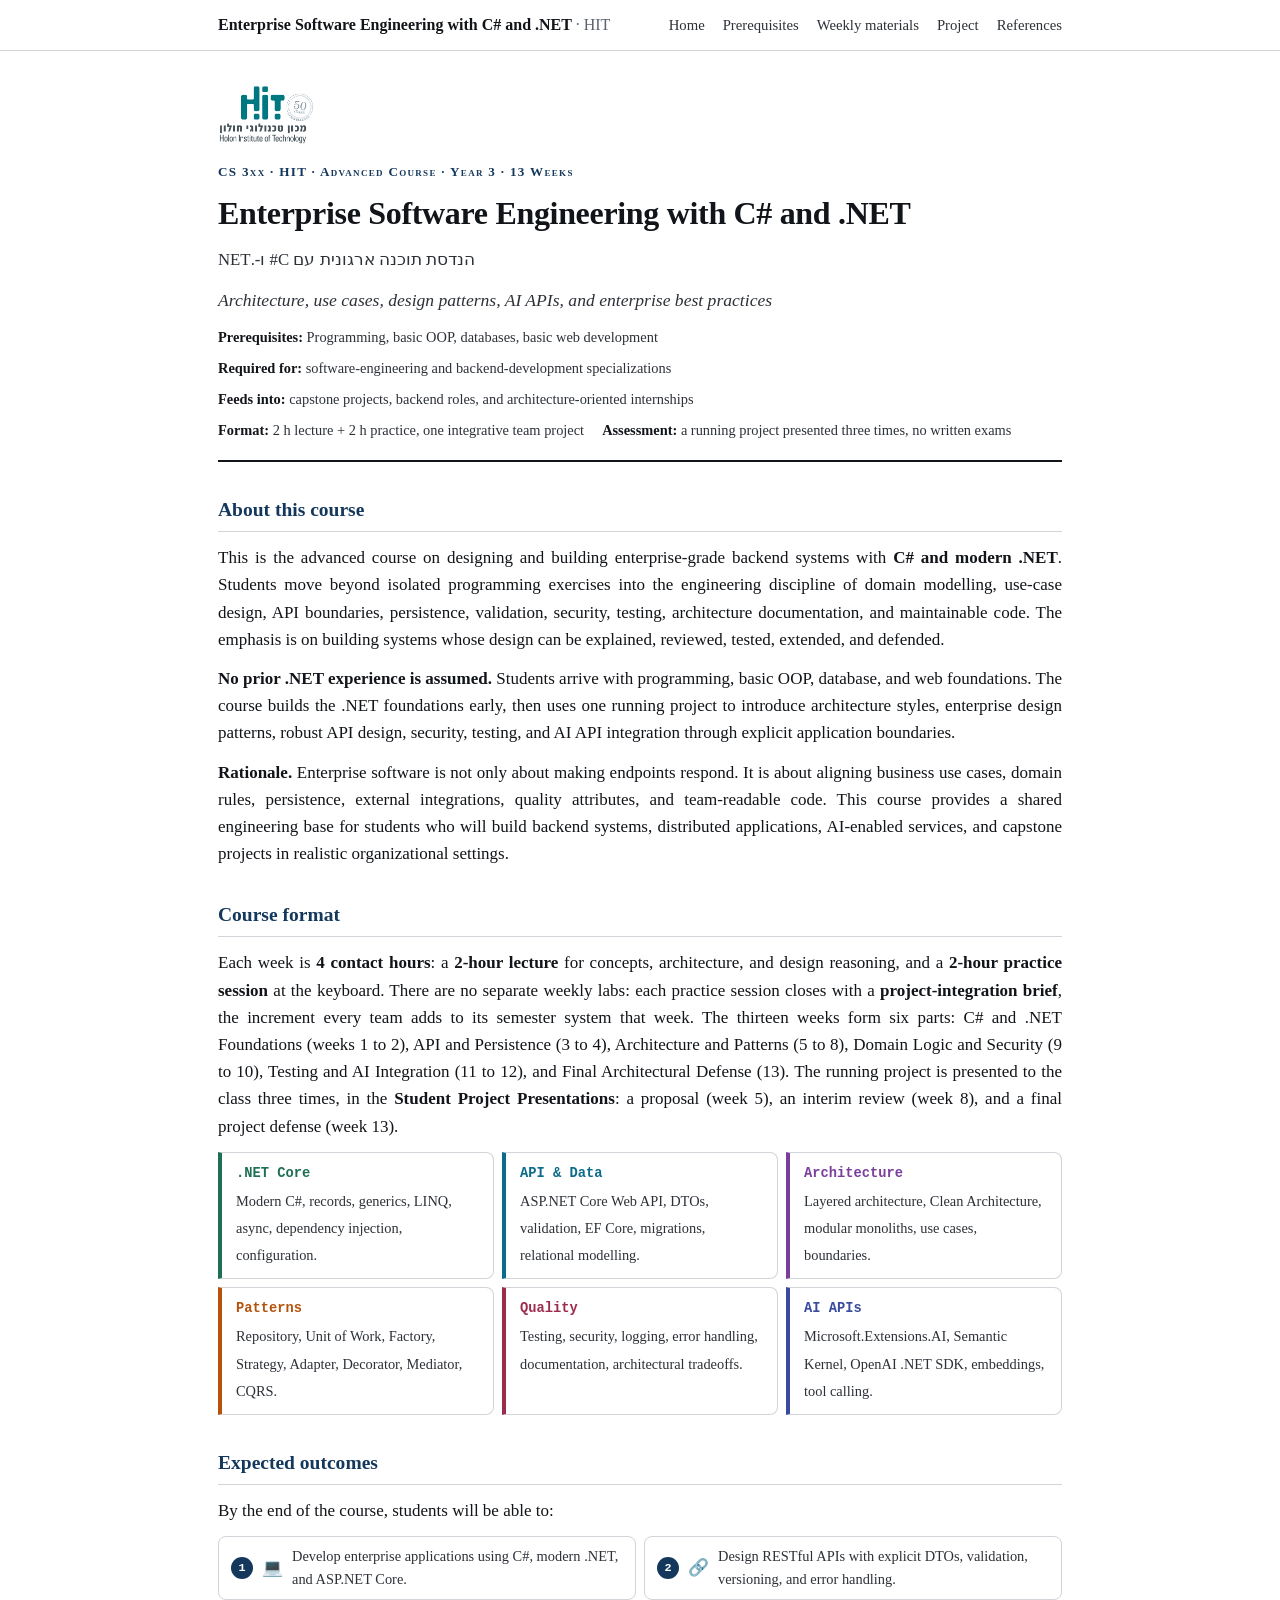
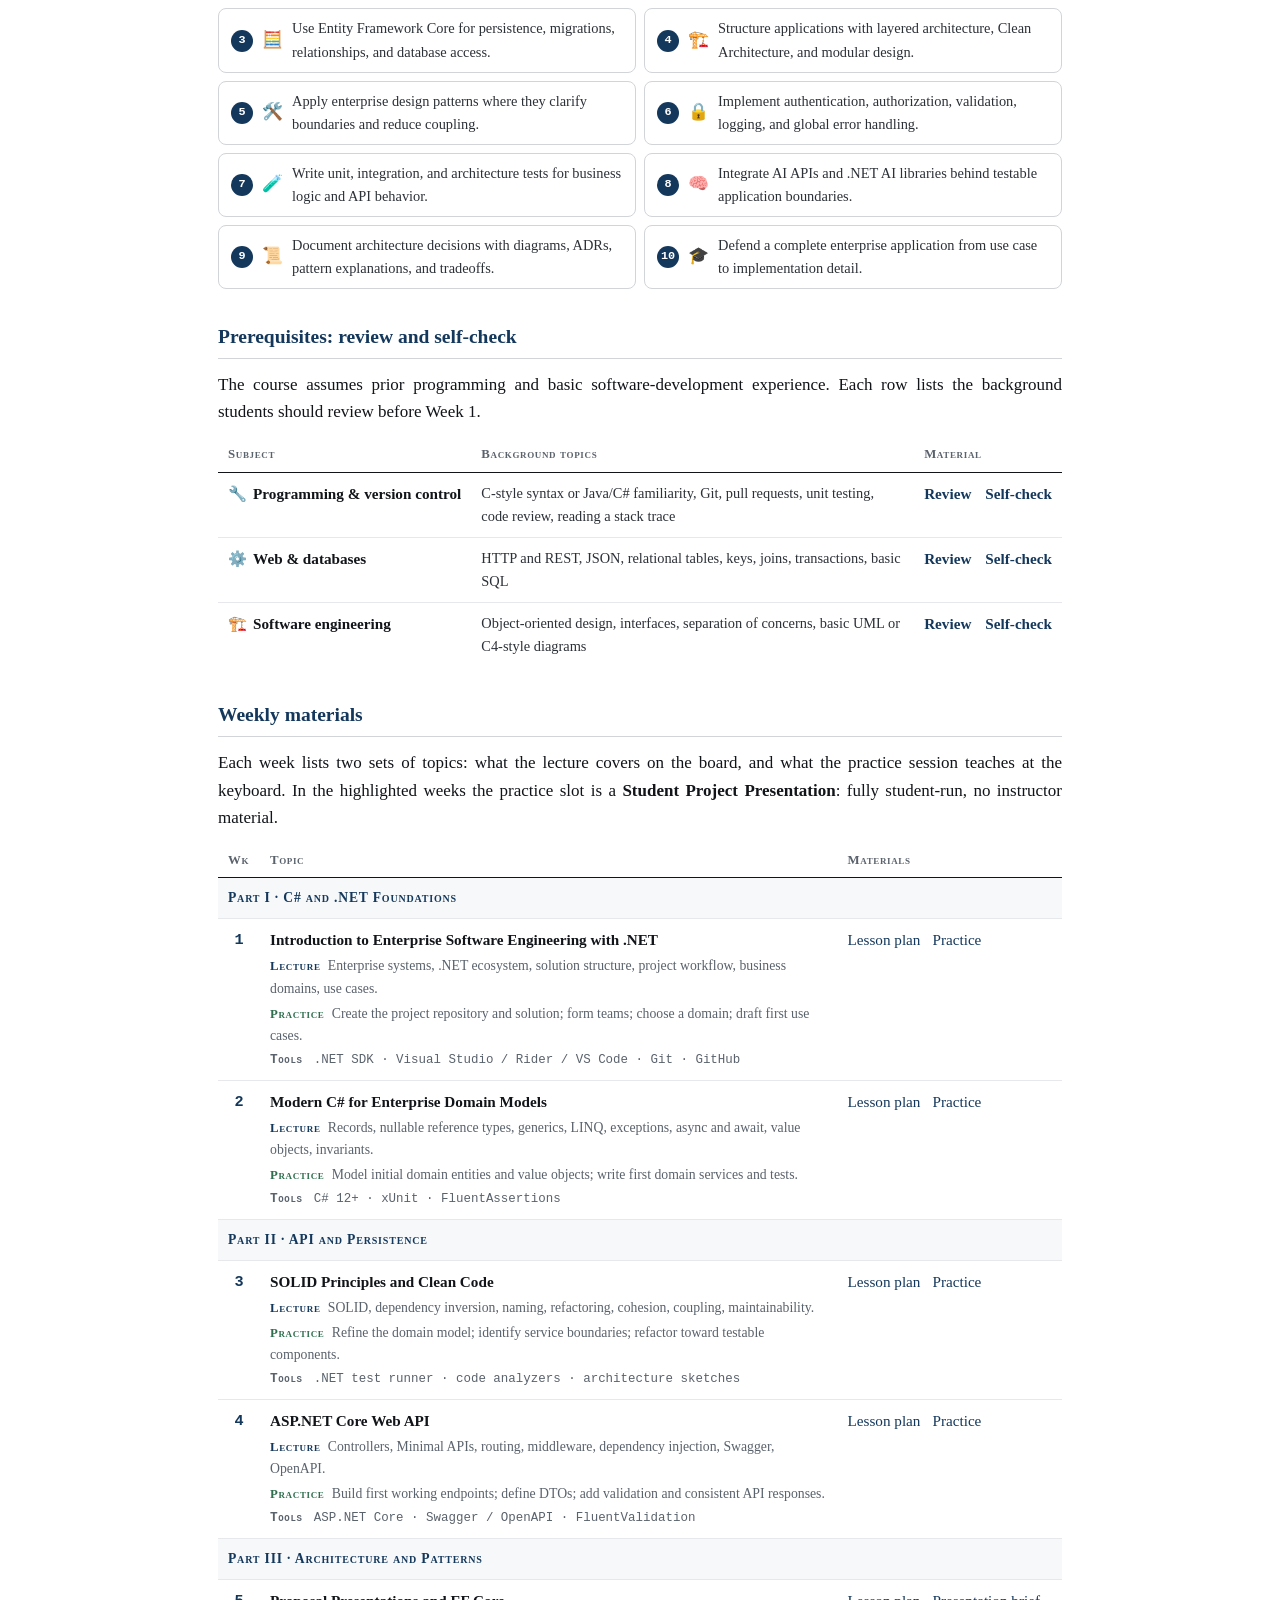
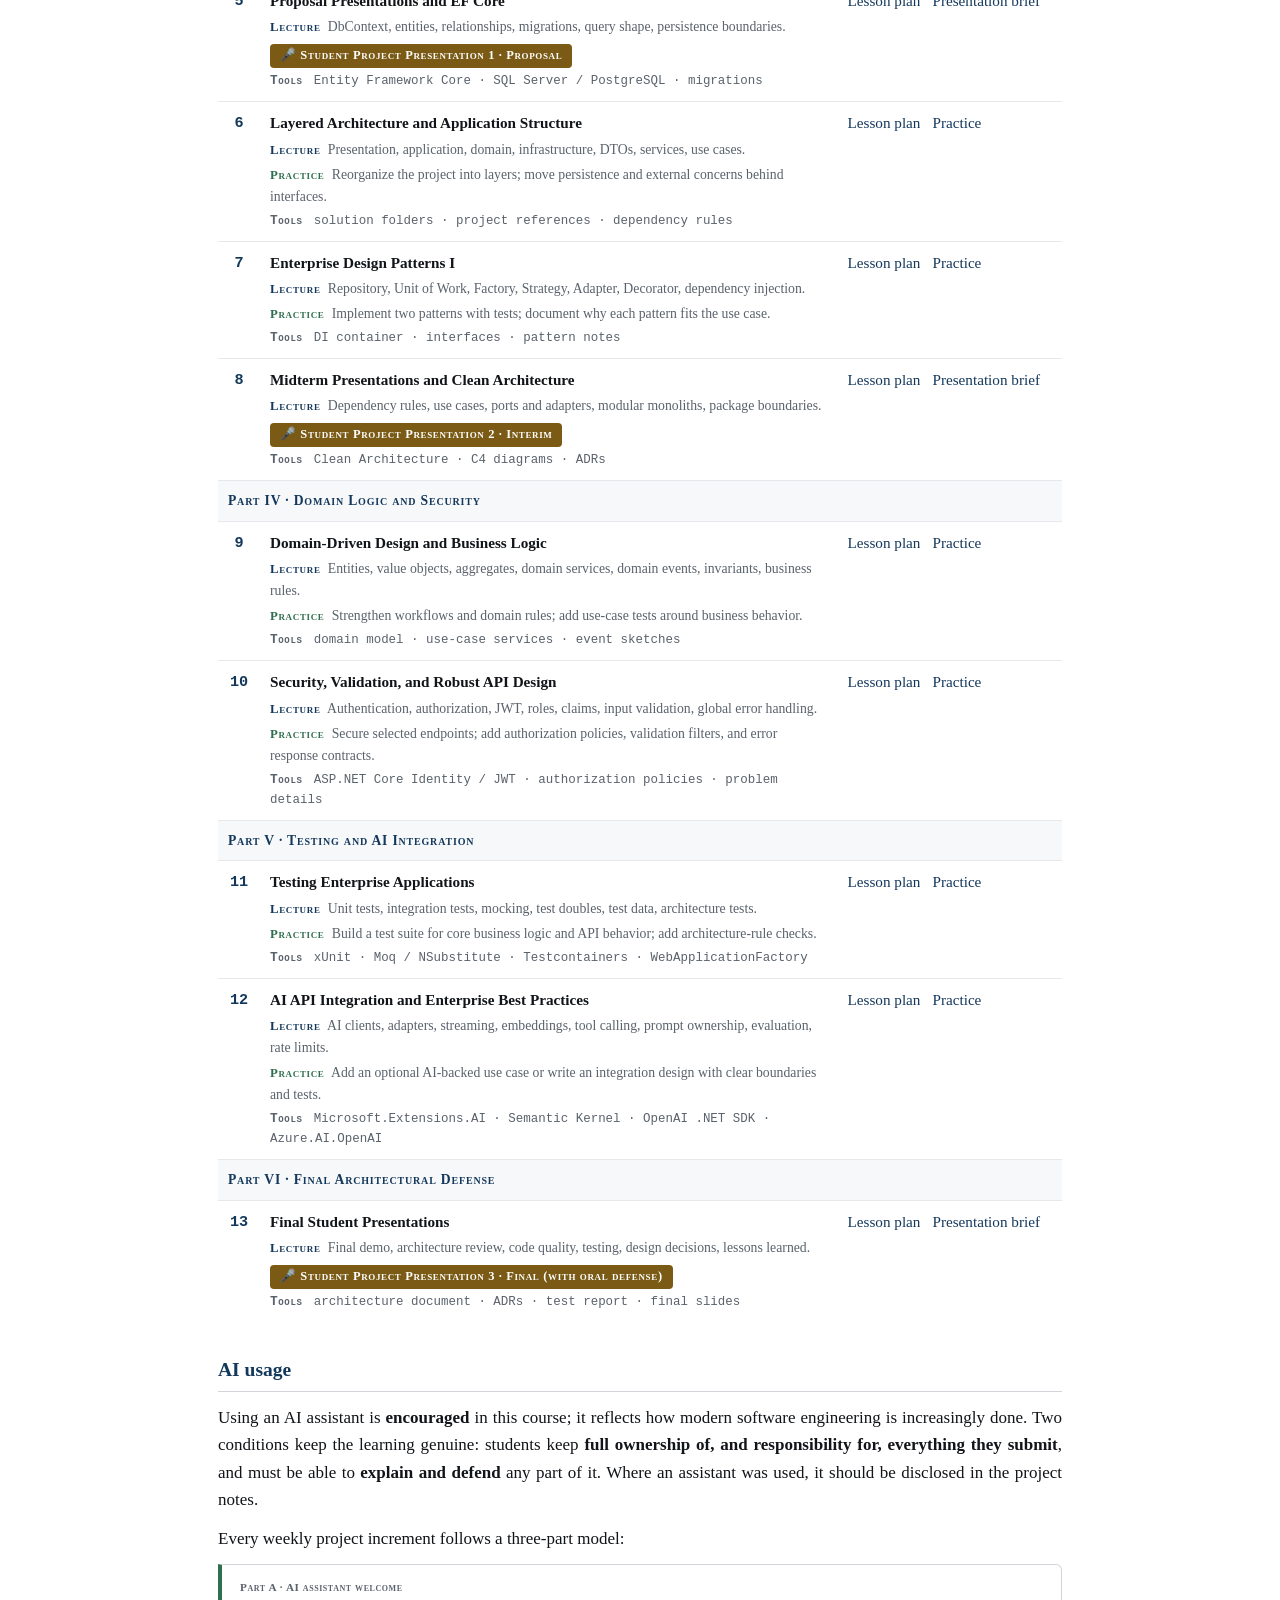
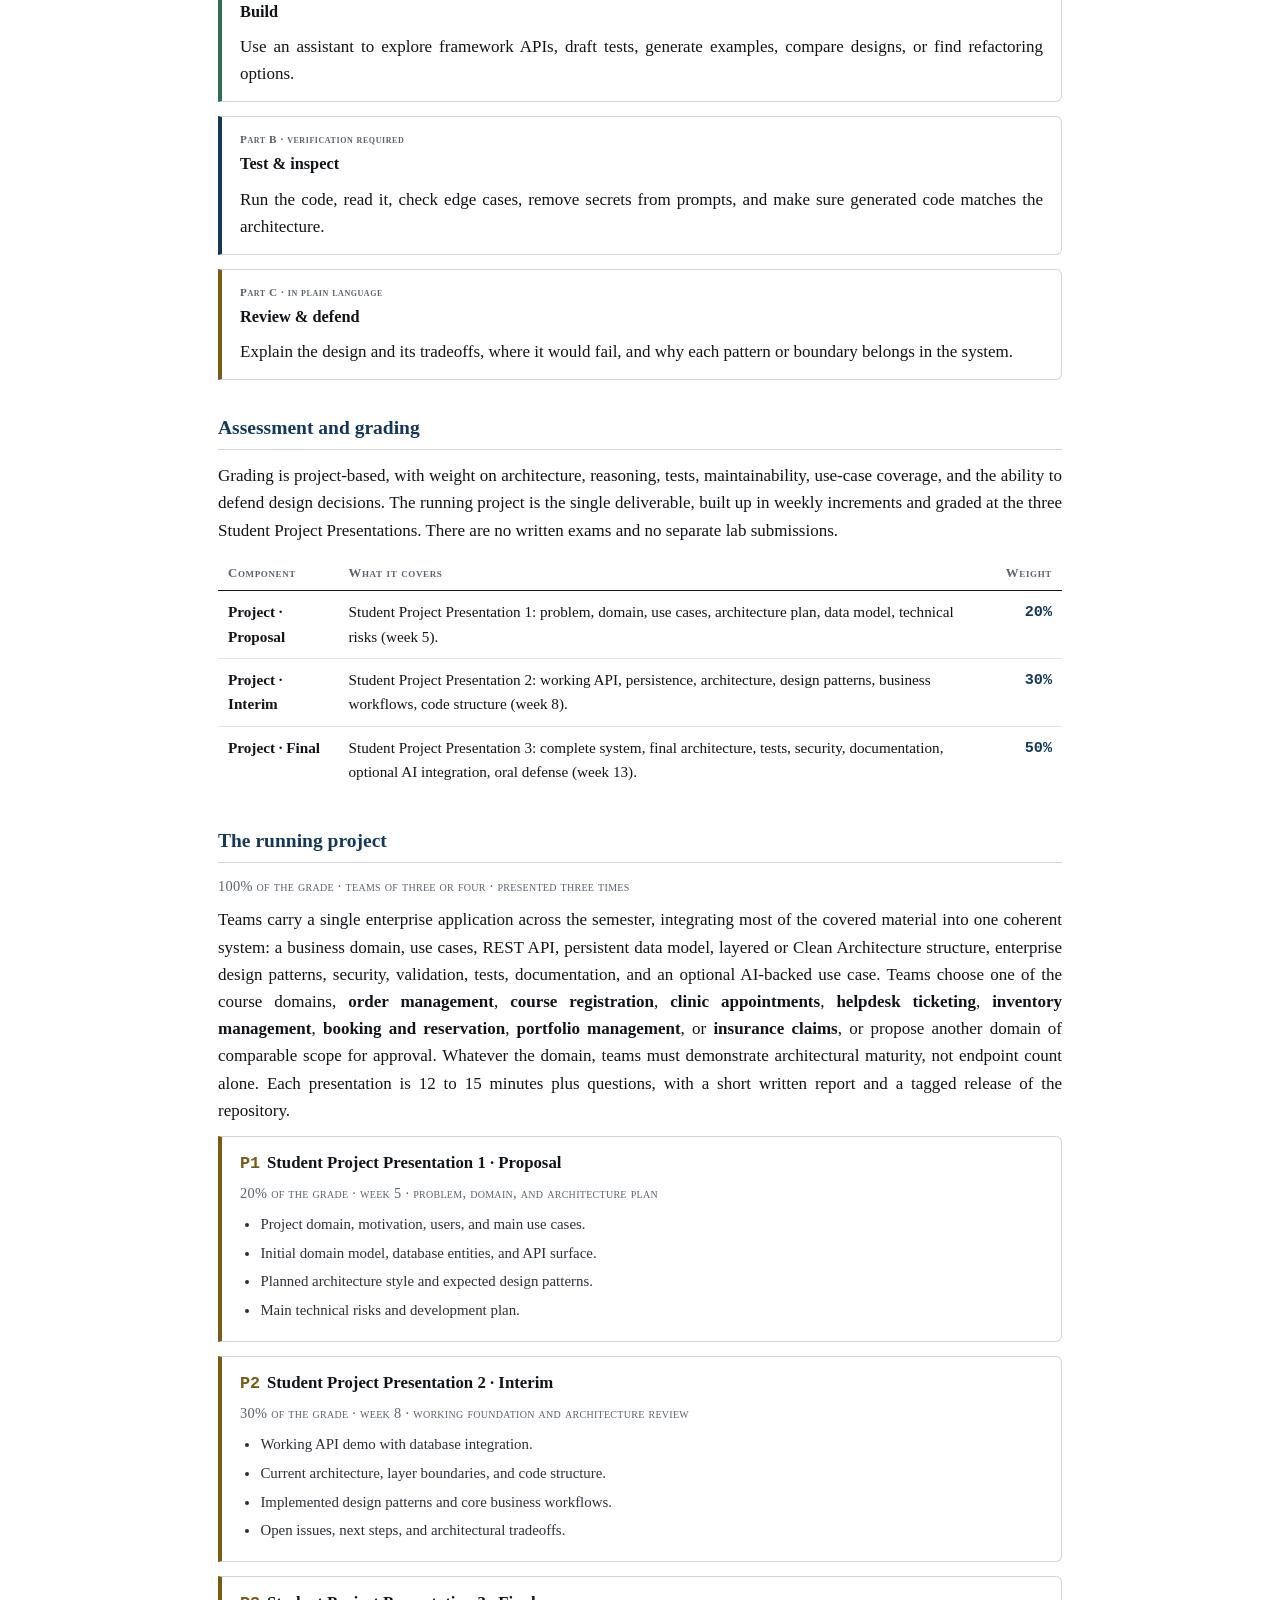
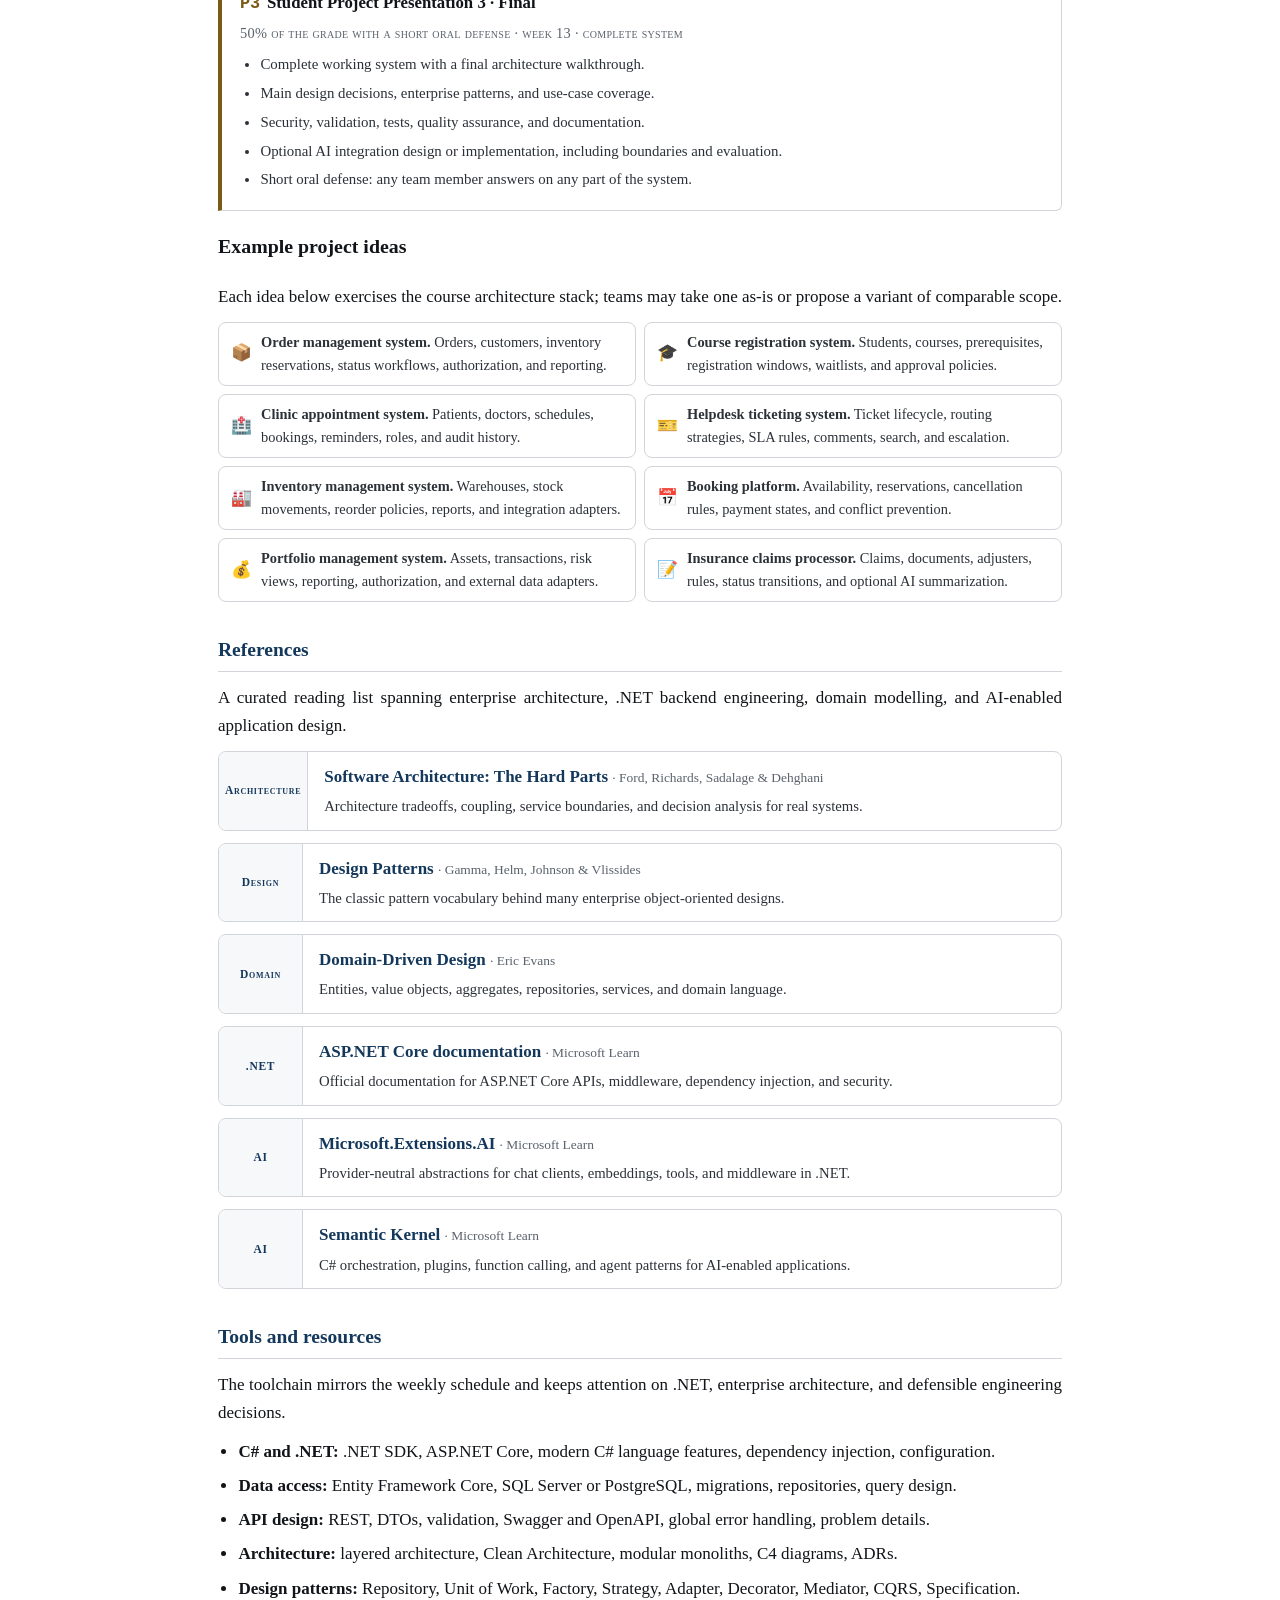
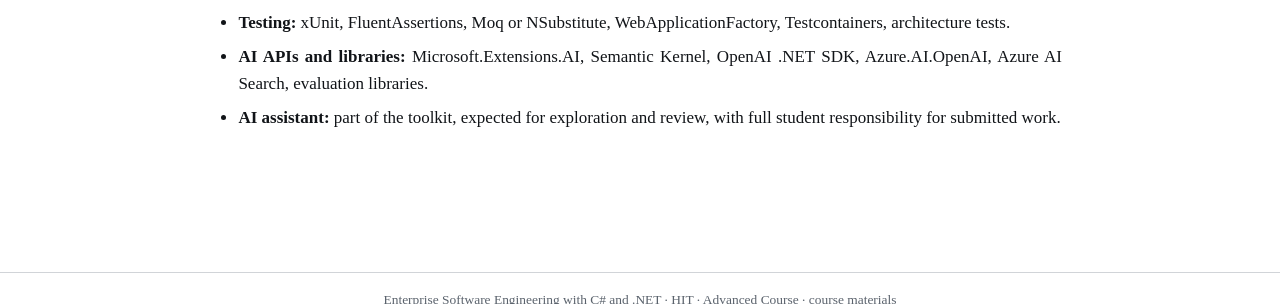
==== index.html @ 1888a698 "Create .NET course site" ====
<!DOCTYPE html>
<html lang="en">
<head>
<meta charset="utf-8">
<meta name="viewport" content="width=device-width, initial-scale=1">
<title>Enterprise Software Engineering with C# and .NET (HIT)</title>
<link rel="stylesheet" href="styles.css">
</head>
<body>

<div class="topnav"><div class="inner">
  <a class="brand" href="index.html">Enterprise Software Engineering with C# and .NET <span>&middot; HIT</span></a>
  <nav>
    <a href="index.html">Home</a>
    <a href="#prereq">Prerequisites</a>
    <a href="#weekly">Weekly materials</a>
    <a href="#project">Project</a>
    <a href="#references">References</a>
  </nav>
</div></div>

<div class="wrap">

  <div class="hero">
    <img class="hitlogo" src="hit-logo.png" alt="Holon Institute of Technology">
    <p class="eyebrow">CS 3xx &middot; HIT &middot; Advanced Course &middot; Year 3 &middot; 13 Weeks</p>
    <h1>Enterprise Software Engineering with C# and .NET</h1>
    <p class="heb" lang="he">הנדסת תוכנה ארגונית עם C# ו-.NET</p>
    <p class="sub">Architecture, use cases, design patterns, AI APIs, and enterprise best practices</p>
    <div class="meta">
      <span><b>Prerequisites:</b> Programming, basic OOP, databases, basic web development</span>
      <span><b>Required for:</b> software-engineering and backend-development specializations</span>
      <span><b>Feeds into:</b> capstone projects, backend roles, and architecture-oriented internships</span>
      <span><b>Format:</b> 2 h lecture + 2 h practice, one integrative team project</span>
      <span><b>Assessment:</b> a running project presented three times, no written exams</span>
    </div>
  </div>

  <h2>About this course</h2>
  <p>This is the advanced course on designing and building enterprise-grade backend systems with <b>C# and modern .NET</b>. Students move beyond isolated programming exercises into the engineering discipline of domain modelling, use-case design, API boundaries, persistence, validation, security, testing, architecture documentation, and maintainable code. The emphasis is on building systems whose design can be explained, reviewed, tested, extended, and defended.</p>
  <p><b>No prior .NET experience is assumed.</b> Students arrive with programming, basic OOP, database, and web foundations. The course builds the .NET foundations early, then uses one running project to introduce architecture styles, enterprise design patterns, robust API design, security, testing, and AI API integration through explicit application boundaries.</p>
  <p><b>Rationale.</b> Enterprise software is not only about making endpoints respond. It is about aligning business use cases, domain rules, persistence, external integrations, quality attributes, and team-readable code. This course provides a shared engineering base for students who will build backend systems, distributed applications, AI-enabled services, and capstone projects in realistic organizational settings.</p>

  <h2>Course format</h2>
  <p>Each week is <b>4 contact hours</b>: a <b>2-hour lecture</b> for concepts, architecture, and design reasoning, and a <b>2-hour practice session</b> at the keyboard. There are no separate weekly labs: each practice session closes with a <b>project-integration brief</b>, the increment every team adds to its semester system that week. The thirteen weeks form six parts: C# and .NET Foundations (weeks 1 to 2), API and Persistence (3 to 4), Architecture and Patterns (5 to 8), Domain Logic and Security (9 to 10), Testing and AI Integration (11 to 12), and Final Architectural Defense (13). The running project is presented to the class three times, in the <b>Student Project Presentations</b>: a proposal (week 5), an interim review (week 8), and a final project defense (week 13).</p>
  <div class="layers">
    <div class="layer l1"><span class="nm">.NET Core</span><span class="ds">Modern C#, records, generics, LINQ, async, dependency injection, configuration.</span></div>
    <div class="layer l2"><span class="nm">API &amp; Data</span><span class="ds">ASP.NET Core Web API, DTOs, validation, EF Core, migrations, relational modelling.</span></div>
    <div class="layer l3"><span class="nm">Architecture</span><span class="ds">Layered architecture, Clean Architecture, modular monoliths, use cases, boundaries.</span></div>
    <div class="layer l4"><span class="nm">Patterns</span><span class="ds">Repository, Unit of Work, Factory, Strategy, Adapter, Decorator, Mediator, CQRS.</span></div>
    <div class="layer l5"><span class="nm">Quality</span><span class="ds">Testing, security, logging, error handling, documentation, architectural tradeoffs.</span></div>
    <div class="layer l6"><span class="nm">AI APIs</span><span class="ds">Microsoft.Extensions.AI, Semantic Kernel, OpenAI .NET SDK, embeddings, tool calling.</span></div>
  </div>

  <h2>Expected outcomes</h2>
  <p>By the end of the course, students will be able to:</p>
  <div class="ocards">
    <div class="ocard"><span class="n">1</span><span class="oi">&#128187;</span><span class="ot">Develop enterprise applications using C#, modern .NET, and ASP.NET Core.</span></div>
    <div class="ocard"><span class="n">2</span><span class="oi">&#128279;</span><span class="ot">Design RESTful APIs with explicit DTOs, validation, versioning, and error handling.</span></div>
    <div class="ocard"><span class="n">3</span><span class="oi">&#129518;</span><span class="ot">Use Entity Framework Core for persistence, migrations, relationships, and database access.</span></div>
    <div class="ocard"><span class="n">4</span><span class="oi">&#127959;&#65039;</span><span class="ot">Structure applications with layered architecture, Clean Architecture, and modular design.</span></div>
    <div class="ocard"><span class="n">5</span><span class="oi">&#128736;&#65039;</span><span class="ot">Apply enterprise design patterns where they clarify boundaries and reduce coupling.</span></div>
    <div class="ocard"><span class="n">6</span><span class="oi">&#128274;</span><span class="ot">Implement authentication, authorization, validation, logging, and global error handling.</span></div>
    <div class="ocard"><span class="n">7</span><span class="oi">&#129514;</span><span class="ot">Write unit, integration, and architecture tests for business logic and API behavior.</span></div>
    <div class="ocard"><span class="n">8</span><span class="oi">&#129504;</span><span class="ot">Integrate AI APIs and .NET AI libraries behind testable application boundaries.</span></div>
    <div class="ocard"><span class="n">9</span><span class="oi">&#128220;</span><span class="ot">Document architecture decisions with diagrams, ADRs, pattern explanations, and tradeoffs.</span></div>
    <div class="ocard"><span class="n">10</span><span class="oi">&#127891;</span><span class="ot">Defend a complete enterprise application from use case to implementation detail.</span></div>
  </div>

  <h2 id="prereq">Prerequisites: review and self-check</h2>
  <p>The course assumes prior programming and basic software-development experience. Each row lists the background students should review before Week 1.</p>
  <table class="prereqs">
    <thead><tr><th>Subject</th><th>Background topics</th><th>Material</th></tr></thead>
    <tbody>
      <tr>
        <td class="subj"><span class="pi">&#128295;</span>Programming &amp; version control</td>
        <td class="top">C-style syntax or Java/C# familiarity, Git, pull requests, unit testing, code review, reading a stack trace</td>
        <td class="lk"><a href="#prereq">Review</a><a href="#prereq">Self-check</a></td>
      </tr>
      <tr>
        <td class="subj"><span class="pi">&#9881;&#65039;</span>Web &amp; databases</td>
        <td class="top">HTTP and REST, JSON, relational tables, keys, joins, transactions, basic SQL</td>
        <td class="lk"><a href="#prereq">Review</a><a href="#prereq">Self-check</a></td>
      </tr>
      <tr>
        <td class="subj"><span class="pi">&#127959;&#65039;</span>Software engineering</td>
        <td class="top">Object-oriented design, interfaces, separation of concerns, basic UML or C4-style diagrams</td>
        <td class="lk"><a href="#prereq">Review</a><a href="#prereq">Self-check</a></td>
      </tr>
    </tbody>
  </table>

  <h2 id="weekly">Weekly materials</h2>
  <p>Each week lists two sets of topics: what the lecture covers on the board, and what the practice session teaches at the keyboard. In the highlighted weeks the practice slot is a <b>Student Project Presentation</b>: fully student-run, no instructor material.</p>
  <table class="weeks">
    <thead><tr><th>Wk</th><th>Topic</th><th>Materials</th></tr></thead>
    <tbody>
      <tr class="part"><td colspan="3">Part I &middot; C# and .NET Foundations</td></tr>
      <tr>
        <td class="wk">1</td>
        <td class="t"><b>Introduction to Enterprise Software Engineering with .NET</b>
          <span class="lp"><i>Lecture</i> Enterprise systems, .NET ecosystem, solution structure, project workflow, business domains, use cases.</span>
          <span class="lp pr"><i>Practice</i> Create the project repository and solution; form teams; choose a domain; draft first use cases.</span>
          <span class="lp tl"><i>Tools</i> .NET SDK &middot; Visual Studio / Rider / VS Code &middot; Git &middot; GitHub</span></td>
        <td class="lk"><a href="lessons/week01.html">Lesson plan</a><a href="lessons/week01.html#practice">Practice</a></td>
      </tr>
      <tr>
        <td class="wk">2</td>
        <td class="t"><b>Modern C# for Enterprise Domain Models</b>
          <span class="lp"><i>Lecture</i> Records, nullable reference types, generics, LINQ, exceptions, async and await, value objects, invariants.</span>
          <span class="lp pr"><i>Practice</i> Model initial domain entities and value objects; write first domain services and tests.</span>
          <span class="lp tl"><i>Tools</i> C# 12+ &middot; xUnit &middot; FluentAssertions</span></td>
        <td class="lk"><a href="lessons/week02.html">Lesson plan</a><a href="lessons/week02.html#practice">Practice</a></td>
      </tr>

      <tr class="part"><td colspan="3">Part II &middot; API and Persistence</td></tr>
      <tr>
        <td class="wk">3</td>
        <td class="t"><b>SOLID Principles and Clean Code</b>
          <span class="lp"><i>Lecture</i> SOLID, dependency inversion, naming, refactoring, cohesion, coupling, maintainability.</span>
          <span class="lp pr"><i>Practice</i> Refine the domain model; identify service boundaries; refactor toward testable components.</span>
          <span class="lp tl"><i>Tools</i> .NET test runner &middot; code analyzers &middot; architecture sketches</span></td>
        <td class="lk"><a href="lessons/week03.html">Lesson plan</a><a href="lessons/week03.html#practice">Practice</a></td>
      </tr>
      <tr>
        <td class="wk">4</td>
        <td class="t"><b>ASP.NET Core Web API</b>
          <span class="lp"><i>Lecture</i> Controllers, Minimal APIs, routing, middleware, dependency injection, Swagger, OpenAPI.</span>
          <span class="lp pr"><i>Practice</i> Build first working endpoints; define DTOs; add validation and consistent API responses.</span>
          <span class="lp tl"><i>Tools</i> ASP.NET Core &middot; Swagger / OpenAPI &middot; FluentValidation</span></td>
        <td class="lk"><a href="lessons/week04.html">Lesson plan</a><a href="lessons/week04.html#practice">Practice</a></td>
      </tr>

      <tr class="part"><td colspan="3">Part III &middot; Architecture and Patterns</td></tr>
      <tr>
        <td class="wk">5</td>
        <td class="t"><b>Proposal Presentations and EF Core</b>
          <span class="lp"><i>Lecture</i> DbContext, entities, relationships, migrations, query shape, persistence boundaries.</span>
          <span class="pres">&#127908; Student Project Presentation 1 &middot; Proposal</span>
          <span class="lp tl"><i>Tools</i> Entity Framework Core &middot; SQL Server / PostgreSQL &middot; migrations</span></td>
        <td class="lk"><a href="lessons/week05.html">Lesson plan</a><a href="lessons/week05.html#practice">Presentation brief</a></td>
      </tr>
      <tr>
        <td class="wk">6</td>
        <td class="t"><b>Layered Architecture and Application Structure</b>
          <span class="lp"><i>Lecture</i> Presentation, application, domain, infrastructure, DTOs, services, use cases.</span>
          <span class="lp pr"><i>Practice</i> Reorganize the project into layers; move persistence and external concerns behind interfaces.</span>
          <span class="lp tl"><i>Tools</i> solution folders &middot; project references &middot; dependency rules</span></td>
        <td class="lk"><a href="lessons/week06.html">Lesson plan</a><a href="lessons/week06.html#practice">Practice</a></td>
      </tr>
      <tr>
        <td class="wk">7</td>
        <td class="t"><b>Enterprise Design Patterns I</b>
          <span class="lp"><i>Lecture</i> Repository, Unit of Work, Factory, Strategy, Adapter, Decorator, dependency injection.</span>
          <span class="lp pr"><i>Practice</i> Implement two patterns with tests; document why each pattern fits the use case.</span>
          <span class="lp tl"><i>Tools</i> DI container &middot; interfaces &middot; pattern notes</span></td>
        <td class="lk"><a href="lessons/week07.html">Lesson plan</a><a href="lessons/week07.html#practice">Practice</a></td>
      </tr>
      <tr>
        <td class="wk">8</td>
        <td class="t"><b>Midterm Presentations and Clean Architecture</b>
          <span class="lp"><i>Lecture</i> Dependency rules, use cases, ports and adapters, modular monoliths, package boundaries.</span>
          <span class="pres">&#127908; Student Project Presentation 2 &middot; Interim</span>
          <span class="lp tl"><i>Tools</i> Clean Architecture &middot; C4 diagrams &middot; ADRs</span></td>
        <td class="lk"><a href="lessons/week08.html">Lesson plan</a><a href="lessons/week08.html#practice">Presentation brief</a></td>
      </tr>

      <tr class="part"><td colspan="3">Part IV &middot; Domain Logic and Security</td></tr>
      <tr>
        <td class="wk">9</td>
        <td class="t"><b>Domain-Driven Design and Business Logic</b>
          <span class="lp"><i>Lecture</i> Entities, value objects, aggregates, domain services, domain events, invariants, business rules.</span>
          <span class="lp pr"><i>Practice</i> Strengthen workflows and domain rules; add use-case tests around business behavior.</span>
          <span class="lp tl"><i>Tools</i> domain model &middot; use-case services &middot; event sketches</span></td>
        <td class="lk"><a href="lessons/week09.html">Lesson plan</a><a href="lessons/week09.html#practice">Practice</a></td>
      </tr>
      <tr>
        <td class="wk">10</td>
        <td class="t"><b>Security, Validation, and Robust API Design</b>
          <span class="lp"><i>Lecture</i> Authentication, authorization, JWT, roles, claims, input validation, global error handling.</span>
          <span class="lp pr"><i>Practice</i> Secure selected endpoints; add authorization policies, validation filters, and error response contracts.</span>
          <span class="lp tl"><i>Tools</i> ASP.NET Core Identity / JWT &middot; authorization policies &middot; problem details</span></td>
        <td class="lk"><a href="lessons/week10.html">Lesson plan</a><a href="lessons/week10.html#practice">Practice</a></td>
      </tr>

      <tr class="part"><td colspan="3">Part V &middot; Testing and AI Integration</td></tr>
      <tr>
        <td class="wk">11</td>
        <td class="t"><b>Testing Enterprise Applications</b>
          <span class="lp"><i>Lecture</i> Unit tests, integration tests, mocking, test doubles, test data, architecture tests.</span>
          <span class="lp pr"><i>Practice</i> Build a test suite for core business logic and API behavior; add architecture-rule checks.</span>
          <span class="lp tl"><i>Tools</i> xUnit &middot; Moq / NSubstitute &middot; Testcontainers &middot; WebApplicationFactory</span></td>
        <td class="lk"><a href="lessons/week11.html">Lesson plan</a><a href="lessons/week11.html#practice">Practice</a></td>
      </tr>
      <tr>
        <td class="wk">12</td>
        <td class="t"><b>AI API Integration and Enterprise Best Practices</b>
          <span class="lp"><i>Lecture</i> AI clients, adapters, streaming, embeddings, tool calling, prompt ownership, evaluation, rate limits.</span>
          <span class="lp pr"><i>Practice</i> Add an optional AI-backed use case or write an integration design with clear boundaries and tests.</span>
          <span class="lp tl"><i>Tools</i> Microsoft.Extensions.AI &middot; Semantic Kernel &middot; OpenAI .NET SDK &middot; Azure.AI.OpenAI</span></td>
        <td class="lk"><a href="lessons/week12.html">Lesson plan</a><a href="lessons/week12.html#practice">Practice</a></td>
      </tr>

      <tr class="part"><td colspan="3">Part VI &middot; Final Architectural Defense</td></tr>
      <tr>
        <td class="wk">13</td>
        <td class="t"><b>Final Student Presentations</b>
          <span class="lp"><i>Lecture</i> Final demo, architecture review, code quality, testing, design decisions, lessons learned.</span>
          <span class="pres">&#127908; Student Project Presentation 3 &middot; Final (with oral defense)</span>
          <span class="lp tl"><i>Tools</i> architecture document &middot; ADRs &middot; test report &middot; final slides</span></td>
        <td class="lk"><a href="lessons/week13.html">Lesson plan</a><a href="lessons/week13.html#practice">Presentation brief</a></td>
      </tr>
    </tbody>
  </table>

  <h2 id="ai-usage">AI usage</h2>
  <p>Using an AI assistant is <b>encouraged</b> in this course; it reflects how modern software engineering is increasingly done. Two conditions keep the learning genuine: students keep <b>full ownership of, and responsibility for, everything they submit</b>, and must be able to <b>explain and defend</b> any part of it. Where an assistant was used, it should be disclosed in the project notes.</p>
  <p>Every weekly project increment follows a three-part model:</p>
  <div class="steps">
    <div class="step a"><h3><span class="tag">Part A &middot; AI assistant welcome</span>Build</h3><p>Use an assistant to explore framework APIs, draft tests, generate examples, compare designs, or find refactoring options.</p></div>
    <div class="step b"><h3><span class="tag">Part B &middot; verification required</span>Test &amp; inspect</h3><p>Run the code, read it, check edge cases, remove secrets from prompts, and make sure generated code matches the architecture.</p></div>
    <div class="step c"><h3><span class="tag">Part C &middot; in plain language</span>Review &amp; defend</h3><p>Explain the design and its tradeoffs, where it would fail, and why each pattern or boundary belongs in the system.</p></div>
  </div>

  <h2>Assessment and grading</h2>
  <p>Grading is project-based, with weight on architecture, reasoning, tests, maintainability, use-case coverage, and the ability to defend design decisions. The running project is the single deliverable, built up in weekly increments and graded at the three Student Project Presentations. There are no written exams and no separate lab submissions.</p>
  <table class="gtab">
    <thead><tr><th>Component</th><th>What it covers</th><th>Weight</th></tr></thead>
    <tbody>
      <tr><td><b>Project &middot; Proposal</b></td><td>Student Project Presentation 1: problem, domain, use cases, architecture plan, data model, technical risks (week 5).</td><td class="pct">20%</td></tr>
      <tr><td><b>Project &middot; Interim</b></td><td>Student Project Presentation 2: working API, persistence, architecture, design patterns, business workflows, code structure (week 8).</td><td class="pct">30%</td></tr>
      <tr><td><b>Project &middot; Final</b></td><td>Student Project Presentation 3: complete system, final architecture, tests, security, documentation, optional AI integration, oral defense (week 13).</td><td class="pct">50%</td></tr>
    </tbody>
  </table>

  <h2 id="project">The running project</h2>
  <p class="projmeta">100% of the grade &middot; teams of three or four &middot; presented three times</p>
  <p>Teams carry a single enterprise application across the semester, integrating most of the covered material into one coherent system: a business domain, use cases, REST API, persistent data model, layered or Clean Architecture structure, enterprise design patterns, security, validation, tests, documentation, and an optional AI-backed use case. Teams choose one of the course domains, <b>order management</b>, <b>course registration</b>, <b>clinic appointments</b>, <b>helpdesk ticketing</b>, <b>inventory management</b>, <b>booking and reservation</b>, <b>portfolio management</b>, or <b>insurance claims</b>, or propose another domain of comparable scope for approval. Whatever the domain, teams must demonstrate architectural maturity, not endpoint count alone. Each presentation is 12 to 15 minutes plus questions, with a short written report and a tagged release of the repository.</p>

  <div class="pcard">
    <h3><span class="n">P1</span>Student Project Presentation 1 &middot; Proposal</h3>
    <p class="projmeta">20% of the grade &middot; week 5 &middot; problem, domain, and architecture plan</p>
    <ul>
      <li>Project domain, motivation, users, and main use cases.</li>
      <li>Initial domain model, database entities, and API surface.</li>
      <li>Planned architecture style and expected design patterns.</li>
      <li>Main technical risks and development plan.</li>
    </ul>
  </div>
  <div class="pcard">
    <h3><span class="n">P2</span>Student Project Presentation 2 &middot; Interim</h3>
    <p class="projmeta">30% of the grade &middot; week 8 &middot; working foundation and architecture review</p>
    <ul>
      <li>Working API demo with database integration.</li>
      <li>Current architecture, layer boundaries, and code structure.</li>
      <li>Implemented design patterns and core business workflows.</li>
      <li>Open issues, next steps, and architectural tradeoffs.</li>
    </ul>
  </div>
  <div class="pcard">
    <h3><span class="n">P3</span>Student Project Presentation 3 &middot; Final</h3>
    <p class="projmeta">50% of the grade with a short oral defense &middot; week 13 &middot; complete system</p>
    <ul>
      <li>Complete working system with a final architecture walkthrough.</li>
      <li>Main design decisions, enterprise patterns, and use-case coverage.</li>
      <li>Security, validation, tests, quality assurance, and documentation.</li>
      <li>Optional AI integration design or implementation, including boundaries and evaluation.</li>
      <li>Short oral defense: any team member answers on any part of the system.</li>
    </ul>
  </div>

  <h3 id="ideas">Example project ideas</h3>
  <p>Each idea below exercises the course architecture stack; teams may take one as-is or propose a variant of comparable scope.</p>
  <div class="ocards">
    <div class="ocard"><span class="oi">&#128230;</span><span class="ot"><b>Order management system.</b> Orders, customers, inventory reservations, status workflows, authorization, and reporting.</span></div>
    <div class="ocard"><span class="oi">&#127891;</span><span class="ot"><b>Course registration system.</b> Students, courses, prerequisites, registration windows, waitlists, and approval policies.</span></div>
    <div class="ocard"><span class="oi">&#127973;</span><span class="ot"><b>Clinic appointment system.</b> Patients, doctors, schedules, bookings, reminders, roles, and audit history.</span></div>
    <div class="ocard"><span class="oi">&#127915;</span><span class="ot"><b>Helpdesk ticketing system.</b> Ticket lifecycle, routing strategies, SLA rules, comments, search, and escalation.</span></div>
    <div class="ocard"><span class="oi">&#127981;</span><span class="ot"><b>Inventory management system.</b> Warehouses, stock movements, reorder policies, reports, and integration adapters.</span></div>
    <div class="ocard"><span class="oi">&#128197;</span><span class="ot"><b>Booking platform.</b> Availability, reservations, cancellation rules, payment states, and conflict prevention.</span></div>
    <div class="ocard"><span class="oi">&#128176;</span><span class="ot"><b>Portfolio management system.</b> Assets, transactions, risk views, reporting, authorization, and external data adapters.</span></div>
    <div class="ocard"><span class="oi">&#128221;</span><span class="ot"><b>Insurance claims processor.</b> Claims, documents, adjusters, rules, status transitions, and optional AI summarization.</span></div>
  </div>

  <h2 id="references">References</h2>
  <p>A curated reading list spanning enterprise architecture, .NET backend engineering, domain modelling, and AI-enabled application design.</p>
  <div class="refgrid">
    <div class="refcard"><div class="kind">Architecture</div><div class="body"><a href="https://www.oreilly.com/library/view/software-architecture-the/9781492086888/">Software Architecture: The Hard Parts</a> <span class="by">&middot; Ford, Richards, Sadalage &amp; Dehghani</span><p class="note">Architecture tradeoffs, coupling, service boundaries, and decision analysis for real systems.</p></div></div>
    <div class="refcard"><div class="kind">Design</div><div class="body"><a href="https://www.oreilly.com/library/view/design-patterns-elements/0201633612/">Design Patterns</a> <span class="by">&middot; Gamma, Helm, Johnson &amp; Vlissides</span><p class="note">The classic pattern vocabulary behind many enterprise object-oriented designs.</p></div></div>
    <div class="refcard"><div class="kind">Domain</div><div class="body"><a href="https://www.domainlanguage.com/ddd/">Domain-Driven Design</a> <span class="by">&middot; Eric Evans</span><p class="note">Entities, value objects, aggregates, repositories, services, and domain language.</p></div></div>
    <div class="refcard"><div class="kind">.NET</div><div class="body"><a href="https://learn.microsoft.com/en-us/aspnet/core/">ASP.NET Core documentation</a> <span class="by">&middot; Microsoft Learn</span><p class="note">Official documentation for ASP.NET Core APIs, middleware, dependency injection, and security.</p></div></div>
    <div class="refcard"><div class="kind">AI</div><div class="body"><a href="https://learn.microsoft.com/en-us/dotnet/ai/microsoft-extensions-ai">Microsoft.Extensions.AI</a> <span class="by">&middot; Microsoft Learn</span><p class="note">Provider-neutral abstractions for chat clients, embeddings, tools, and middleware in .NET.</p></div></div>
    <div class="refcard"><div class="kind">AI</div><div class="body"><a href="https://learn.microsoft.com/en-us/semantic-kernel/">Semantic Kernel</a> <span class="by">&middot; Microsoft Learn</span><p class="note">C# orchestration, plugins, function calling, and agent patterns for AI-enabled applications.</p></div></div>
  </div>

  <h2 id="tools">Tools and resources</h2>
  <p>The toolchain mirrors the weekly schedule and keeps attention on .NET, enterprise architecture, and defensible engineering decisions.</p>
  <ul class="clean">
    <li><b>C# and .NET:</b> .NET SDK, ASP.NET Core, modern C# language features, dependency injection, configuration.</li>
    <li><b>Data access:</b> Entity Framework Core, SQL Server or PostgreSQL, migrations, repositories, query design.</li>
    <li><b>API design:</b> REST, DTOs, validation, Swagger and OpenAPI, global error handling, problem details.</li>
    <li><b>Architecture:</b> layered architecture, Clean Architecture, modular monoliths, C4 diagrams, ADRs.</li>
    <li><b>Design patterns:</b> Repository, Unit of Work, Factory, Strategy, Adapter, Decorator, Mediator, CQRS, Specification.</li>
    <li><b>Testing:</b> xUnit, FluentAssertions, Moq or NSubstitute, WebApplicationFactory, Testcontainers, architecture tests.</li>
    <li><b>AI APIs and libraries:</b> Microsoft.Extensions.AI, Semantic Kernel, OpenAI .NET SDK, Azure.AI.OpenAI, Azure AI Search, evaluation libraries.</li>
    <li><b>AI assistant:</b> part of the toolkit, expected for exploration and review, with full student responsibility for submitted work.</li>
  </ul>

</div>

<footer>Enterprise Software Engineering with C# and .NET &middot; HIT &middot; Advanced Course &middot; course materials</footer>

</body>
</html>
---- styles.css ----
*{ box-sizing:border-box; }
html{ -webkit-text-size-adjust:100%; }
body{
  font-family:"Charter","Iowan Old Style","Source Serif Pro",Georgia,"Times New Roman",serif;
  color:#111418; background:#fff; margin:0; line-height:1.6; font-size:17px;
  hyphens:auto; -webkit-hyphens:auto;
}
p, li, .step li, .timeline .dt, .selfcheck .ans{ text-align:justify; }
.sub, .meta, .eyebrow, .lbl, .wbadge, .secttag, footer, .projmeta, .pager a{ text-align:left; hyphens:none; }
a{ color:#14385c; }
code,.mono{ font-family:ui-monospace,SFMono-Regular,Menlo,Consolas,monospace;
  background:#f4f5f7; padding:1px 5px; border-radius:4px; font-size:.92em; }

.topnav{ border-bottom:1px solid #d1d4d8; background:#fff; position:sticky; top:0; z-index:5; }
.topnav .inner{ max-width:900px; margin:0 auto; padding:12px 28px; display:flex; align-items:baseline; gap:18px; }
.topnav .brand{ font-weight:700; color:#111418; text-decoration:none; font-size:1rem; }
.topnav .brand span{ color:#5a626c; font-weight:400; }
.topnav nav{ margin-left:auto; display:flex; gap:18px; font-size:.92rem; }
.topnav nav a{ text-decoration:none; color:#2c3138; }
.topnav nav a:hover{ color:#14385c; }

.wrap{ max-width:900px; margin:0 auto; padding:34px 28px 80px; }

.hero{ border-bottom:2px solid #111418; padding-bottom:18px; margin-bottom:8px; }
.hitlogo{ display:block; height:60px; width:auto; margin:0 0 16px; }
.hero .eyebrow{ font-size:.82rem; }
.hero h1{ font-size:2rem; margin:0 0 8px; font-weight:700; letter-spacing:-.01em; }
.hero .sub{ color:#2c3138; font-style:italic; font-size:1.1rem; margin:0 0 12px; }
.hero .meta{ display:flex; flex-wrap:wrap; gap:8px 18px; font-size:.9rem; color:#2c3138; }
.hero .meta b{ color:#111418; }
.hero .heb{ color:#2c3138; font-size:1.05rem; margin:0 0 12px; direction:rtl; text-align:left; }

.whead{ border-bottom:2px solid #111418; padding-bottom:16px; margin-bottom:6px; }
.eyebrow{ font-variant:small-caps; letter-spacing:.1em; color:#14385c; font-weight:700; font-size:.8rem; margin:0 0 6px; }
.whead h1{ font-size:1.8rem; line-height:1.2; margin:0 0 8px; font-weight:700; letter-spacing:-.01em; }
.whead .sub{ color:#2c3138; font-size:1.02rem; margin:0; }
.wbadge{ display:inline-block; background:#14385c; color:#fff; font-weight:700; font-size:.78rem;
  letter-spacing:.06em; padding:3px 10px; border-radius:4px; font-variant:small-caps; }
.wbadge.presb{ background:#7a5a14; }
.secttag.presi{ background:#7a5a14; }

h2{ font-size:1.22rem; color:#14385c; font-weight:700; margin:32px 0 12px; padding-bottom:6px; border-bottom:1px solid #d1d4d8; }
h2 .ic{ font-size:.9em; margin-right:.4em; }
h3{ color:#111418; }
p{ margin:0 0 12px; }
ul.clean{ margin:6px 0 14px; padding-left:1.2em; }
ul.clean li{ margin:0 0 7px; }

.btnrow{ display:flex; flex-wrap:wrap; gap:10px; margin:16px 0 0; }
.btn{ border:1px solid #14385c; color:#14385c; text-decoration:none; border-radius:6px; padding:7px 14px; font-size:.9rem; font-weight:700; }
.btn:hover{ background:#14385c; color:#fff; }

.secttag{ display:inline-block; font-variant:small-caps; letter-spacing:.06em; color:#fff;
  background:#14385c; padding:2px 11px; border-radius:4px; font-size:.74rem; font-weight:700; }
.secttag.prac{ background:#2f6f4f; }

.timeline{ border-collapse:collapse; width:100%; font-size:.92rem; margin-top:8px; }
.timeline td{ padding:8px 10px; border-top:1px solid #e6e8eb; vertical-align:top; }
.timeline tr:first-child td{ border-top:0; }
.timeline td.tm{ font-family:ui-monospace,Menlo,Consolas,monospace; color:#14385c; white-space:nowrap; width:104px; font-weight:700; font-size:.85rem; }
.timeline td.mn{ color:#5a626c; white-space:nowrap; width:60px; font-size:.82rem; }
.timeline .dt{ display:block; color:#2c3138; font-size:.9rem; margin-top:2px; }
.timeline .dt-list{ margin:5px 0 0; padding-left:1.15em; }
.timeline .dt-list li{ color:#2c3138; font-size:.9rem; margin:2px 0; text-align:left; }

.callout{ background:#f4f5f7; border-left:3px solid #14385c; border-radius:0 5px 5px 0; padding:12px 16px; margin:14px 0 0; font-size:.96rem; color:#2c3138; }
.callout.hint{ border-left-color:#7a5a14; }
.callout.miss{ border-left-color:#9c3b2e; background:#fbf4f2; }
.callout.check{ border-left-color:#1c6b4a; background:#f1f8f4; }
.callout b{ color:#111418; }

.goals{ background:#f7f8fa; border:1px solid #d1d4d8; border-radius:8px; padding:14px 18px; margin:18px 0 0; }
.goals h2{ border:0; margin:0 0 6px; padding:0; font-size:1.02rem; }

.toolchips{ margin:2px 0 0; text-align:left; }
.toolchips .tc{ display:inline-block; font-family:ui-monospace,SFMono-Regular,Menlo,Consolas,monospace;
  font-size:.78rem; background:#fff; border:1px solid #d1d4d8; border-radius:14px;
  padding:2px 10px; margin:2px 6px 2px 0; color:#14385c; white-space:nowrap; }

.reading li{ margin:0 0 8px; }
.reading li a{ font-weight:700; text-decoration:none; }
.reading li a:hover{ text-decoration:underline; }
.reading .rdnote{ color:#2c3138; }

.selfcheck details{ border:1px solid #d1d4d8; border-radius:6px; padding:9px 14px; margin:0 0 8px; background:#fff; }
.selfcheck summary{ cursor:pointer; font-weight:600; color:#111418; }
.selfcheck summary::marker{ color:#14385c; }
.selfcheck details[open]{ background:#f7f8fa; border-color:#c4ccd6; }
.selfcheck .ans{ margin:9px 0 0; color:#2c3138; }

.pager{ display:flex; justify-content:space-between; gap:12px; margin:26px 0 0; font-size:.9rem; }
.pager a{ text-decoration:none; color:#2c3138; border:1px solid #d1d4d8; border-radius:6px; padding:8px 12px; max-width:46%; }
.pager a:hover{ border-color:#14385c; color:#14385c; }
.pager .nx{ text-align:right; margin-left:auto; }
.pager .lbl{ display:block; font-variant:small-caps; letter-spacing:.06em; font-size:.7rem; color:#5a626c; }

.layers{ display:grid; grid-template-columns:repeat(auto-fill,minmax(250px,1fr)); gap:8px; margin-top:10px; }
.layer{ border:1px solid #d1d4d8; border-left:4px solid #14385c; border-radius:0 8px 8px 0; padding:10px 14px; background:#fff; }
.layer .nm{ font-weight:700; font-family:ui-monospace,Menlo,Consolas,monospace; font-size:.86rem; color:#14385c; display:block; margin-bottom:2px; }
.layer .ds{ color:#2c3138; font-size:.9rem; }
.layer.l1{ border-left-color:#1f6f54; } .layer.l1 .nm{ color:#1f6f54; }
.layer.l2{ border-left-color:#0b6b8a; } .layer.l2 .nm{ color:#0b6b8a; }
.layer.l3{ border-left-color:#7a3e9d; } .layer.l3 .nm{ color:#7a3e9d; }
.layer.l4{ border-left-color:#b5530b; } .layer.l4 .nm{ color:#b5530b; }
.layer.l5{ border-left-color:#9d2b4e; } .layer.l5 .nm{ color:#9d2b4e; }
.layer.l6{ border-left-color:#3a4b9d; } .layer.l6 .nm{ color:#3a4b9d; }

.ocards{ display:grid; grid-template-columns:repeat(auto-fill,minmax(300px,1fr)); gap:8px; margin-top:10px; }
.ocard{ display:flex; align-items:center; gap:9px; border:1px solid #d1d4d8; border-radius:8px; padding:8px 12px; background:#fff; font-size:.9rem; text-align:left; }
.ocard:hover{ border-color:#14385c; }
.ocard .n{ flex:0 0 auto; width:22px; height:22px; border-radius:50%; background:#14385c; color:#fff; font-weight:700; font-size:.74rem; display:flex; align-items:center; justify-content:center; font-family:ui-monospace,Menlo,Consolas,monospace; }
.ocard .oi{ flex:0 0 auto; font-size:1.05rem; line-height:1; }
.ocard .ot{ color:#2c3138; }

.steps{ display:grid; gap:14px; margin:8px 0 0; }
.step{ border:1px solid #d1d4d8; border-left:4px solid #14385c; border-radius:0 6px 6px 0; padding:14px 18px; background:#fff; }
.step.a{ border-left-color:#2f6f4f; }
.step.b{ border-left-color:#14385c; }
.step.c{ border-left-color:#7a5a14; }
.step h3{ margin:0 0 8px; font-size:1.02rem; color:#111418; }
.step h3 .tag{ font-variant:small-caps; letter-spacing:.05em; font-size:.7rem; font-weight:700; color:#5a626c; display:block; margin-bottom:2px; }
.step p{ margin:0; }

.weeks{ border-collapse:collapse; width:100%; font-size:.95rem; margin-top:8px; }
.weeks th{ text-align:left; font-variant:small-caps; letter-spacing:.05em; color:#5a626c; font-weight:700; font-size:.8rem; border-bottom:1.5px solid #111418; padding:7px 10px; }
.weeks td{ padding:9px 10px; border-top:1px solid #e6e8eb; vertical-align:top; }
.weeks tr.part td{ background:#f7f8fa; color:#14385c; font-variant:small-caps; letter-spacing:.06em; font-weight:700; font-size:.85rem; }
.weeks td.wk{ font-family:ui-monospace,Menlo,Consolas,monospace; font-weight:700; color:#14385c; text-align:center; width:42px; }
.weeks td.lk a{ text-decoration:none; margin-right:12px; white-space:nowrap; }
.weeks .t b{ display:block; }
.weeks .t span{ color:#5a626c; font-size:.86rem; }
.weeks .t .lp{ display:block; margin-top:3px; }
.weeks .t .lp i{ font-style:normal; font-variant:small-caps; letter-spacing:.05em; font-weight:700; font-size:.8rem; color:#14385c; margin-right:.3em; }
.weeks .t .lp.pr i{ color:#2f6f4f; }
.weeks .t .lp.tl i{ color:#5a626c; }
.weeks .t .lp.tl{ font-family:ui-monospace,SFMono-Regular,Menlo,Consolas,monospace; font-size:.78rem; }
.weeks .t .pres{ display:inline-block; margin-top:6px; background:#7a5a14; color:#fff; padding:2px 10px; border-radius:4px; font-variant:small-caps; letter-spacing:.05em; font-weight:700; font-size:.78rem; }

.pcard{ border:1px solid #d1d4d8; border-left:4px solid #7a5a14; border-radius:0 6px 6px 0; padding:13px 18px; margin:0 0 14px; background:#fff; }
.pcard h3{ margin:0 0 4px; font-size:1.05rem; color:#111418; }
.pcard h3 .n{ color:#7a5a14; font-family:ui-monospace,Menlo,Consolas,monospace; margin-right:.4em; }
.projmeta{ color:#5a626c; font-size:.9rem; margin:0 0 8px; font-variant:small-caps; letter-spacing:.02em; }
.pcard ul{ margin:6px 0 0; padding-left:1.2em; }
.pcard li{ margin:0 0 5px; font-size:.93rem; color:#2c3138; }

.gtab{ border-collapse:collapse; width:100%; font-size:.95rem; margin-top:8px; }
.gtab th{ text-align:left; font-variant:small-caps; letter-spacing:.05em; color:#5a626c; font-weight:700; font-size:.8rem; border-bottom:1.5px solid #111418; padding:7px 10px; }
.gtab td{ padding:9px 10px; border-top:1px solid #e6e8eb; vertical-align:top; }
.gtab td.pct{ font-family:ui-monospace,Menlo,Consolas,monospace; font-weight:700; text-align:right; color:#14385c; white-space:nowrap; }
.gtab tr.sum td{ border-top:1.5px solid #111418; font-weight:700; }

.prereqs{ border-collapse:collapse; width:100%; font-size:.95rem; margin-top:8px; }
.prereqs th{ text-align:left; font-variant:small-caps; letter-spacing:.05em; color:#5a626c; font-weight:700; font-size:.8rem; border-bottom:1.5px solid #111418; padding:7px 10px; }
.prereqs td{ padding:9px 10px; border-top:1px solid #e6e8eb; vertical-align:top; }
.prereqs td.subj{ white-space:nowrap; font-weight:700; }
.prereqs td.subj .pi{ margin-right:.4em; }
.prereqs td.top{ color:#2c3138; font-size:.9rem; }
.prereqs td.lk a{ white-space:nowrap; text-decoration:none; font-weight:700; }
.prereqs td.lk a+a{ margin-left:14px; }

.refgrid{ display:grid; gap:12px; margin-top:8px; }
.refcard{ border:1px solid #d1d4d8; border-radius:8px; padding:0; overflow:hidden; display:flex; }
.refcard .kind{ flex:0 0 84px; background:#f7f8fa; border-right:1px solid #d1d4d8; display:flex; align-items:center; justify-content:center; text-align:center; font-variant:small-caps; letter-spacing:.06em; font-weight:700; font-size:.72rem; color:#14385c; padding:6px; }
.refcard .body{ padding:11px 16px; }
.refcard .body a{ font-weight:700; text-decoration:none; }
.refcard .body a:hover{ text-decoration:underline; }
.refcard .by{ color:#5a626c; font-size:.84rem; }
.refcard .note{ color:#2c3138; font-size:.92rem; margin:5px 0 0; }

footer{ margin-top:46px; padding-top:16px; border-top:1px solid #d1d4d8; color:#5a626c; font-size:.84rem; text-align:center; }

@media (max-width:680px){
  body{ font-size:16px; }
  .wrap{ padding:24px 18px 64px; }
  .topnav .inner{ padding:10px 18px; }
  .topnav nav{ gap:12px; }
  .refcard{ flex-direction:column; }
  .refcard .kind{ flex-basis:auto; border-right:0; border-bottom:1px solid #d1d4d8; }
}
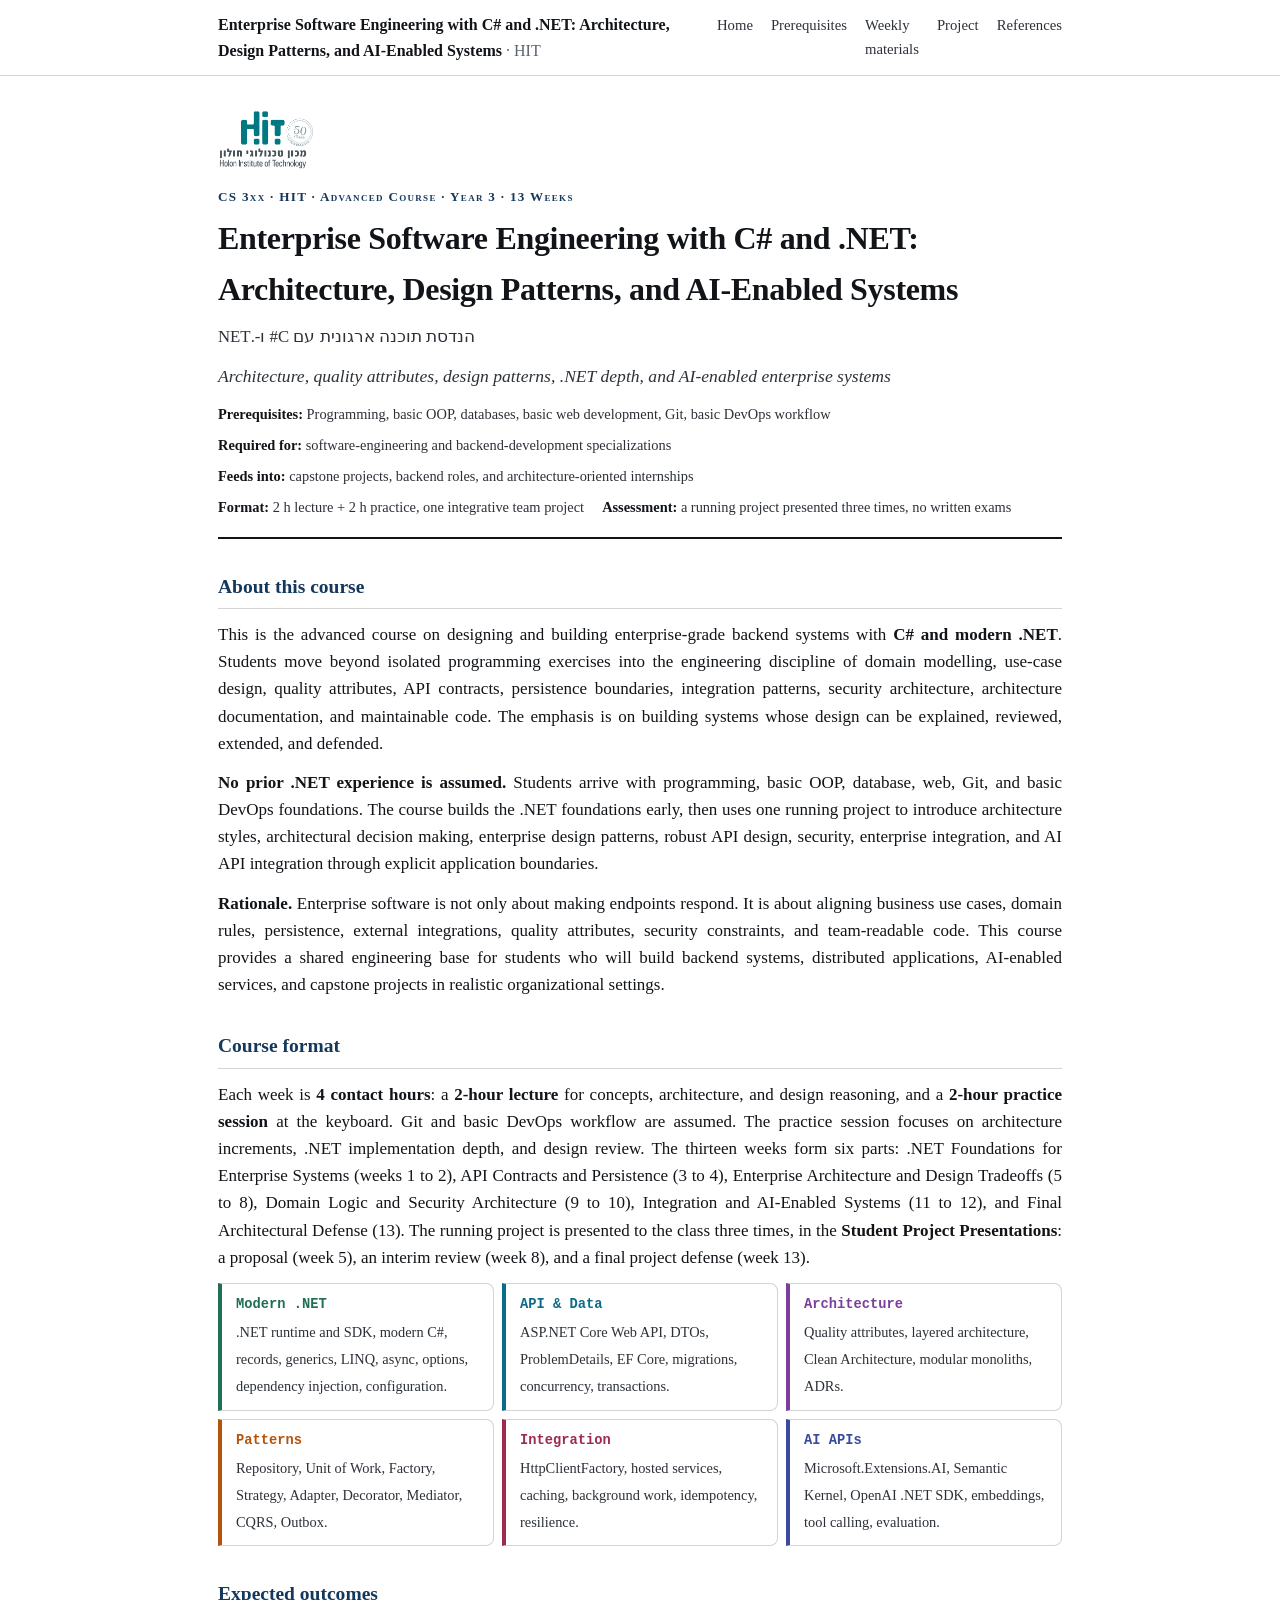
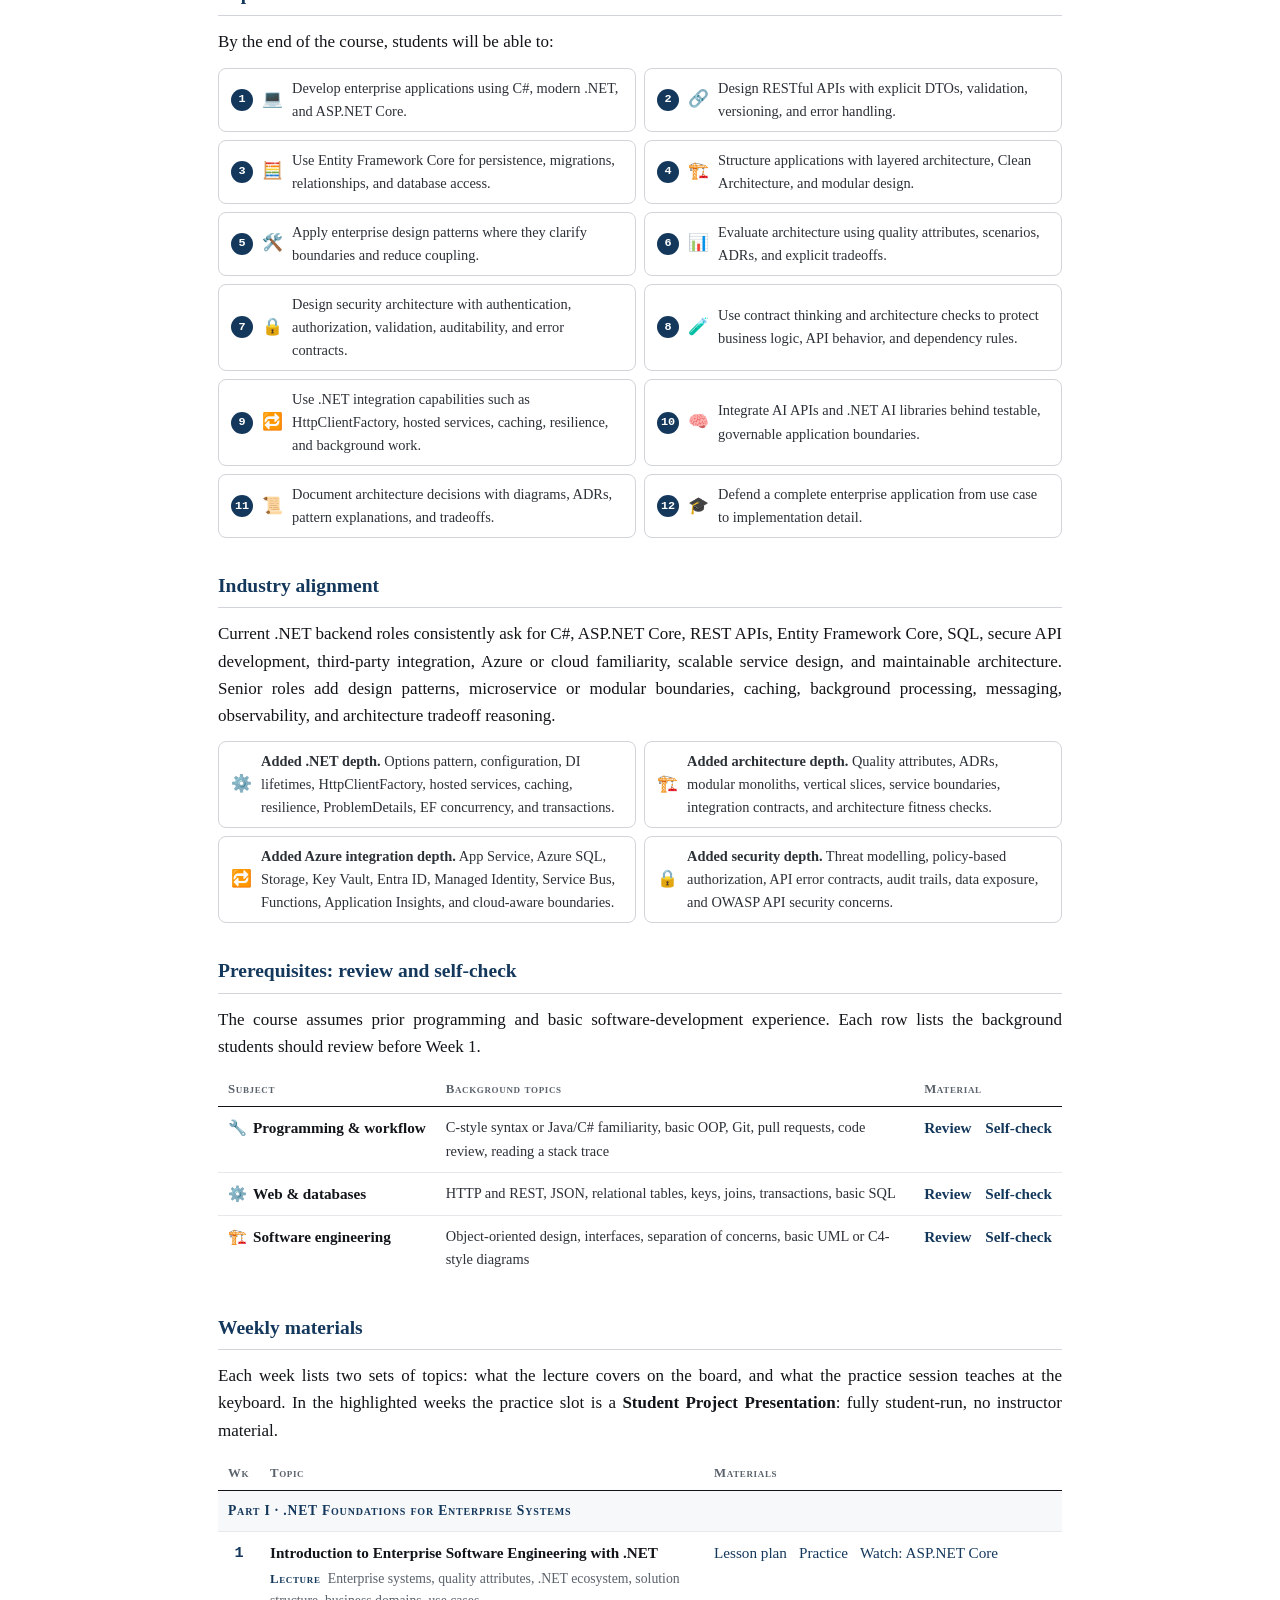
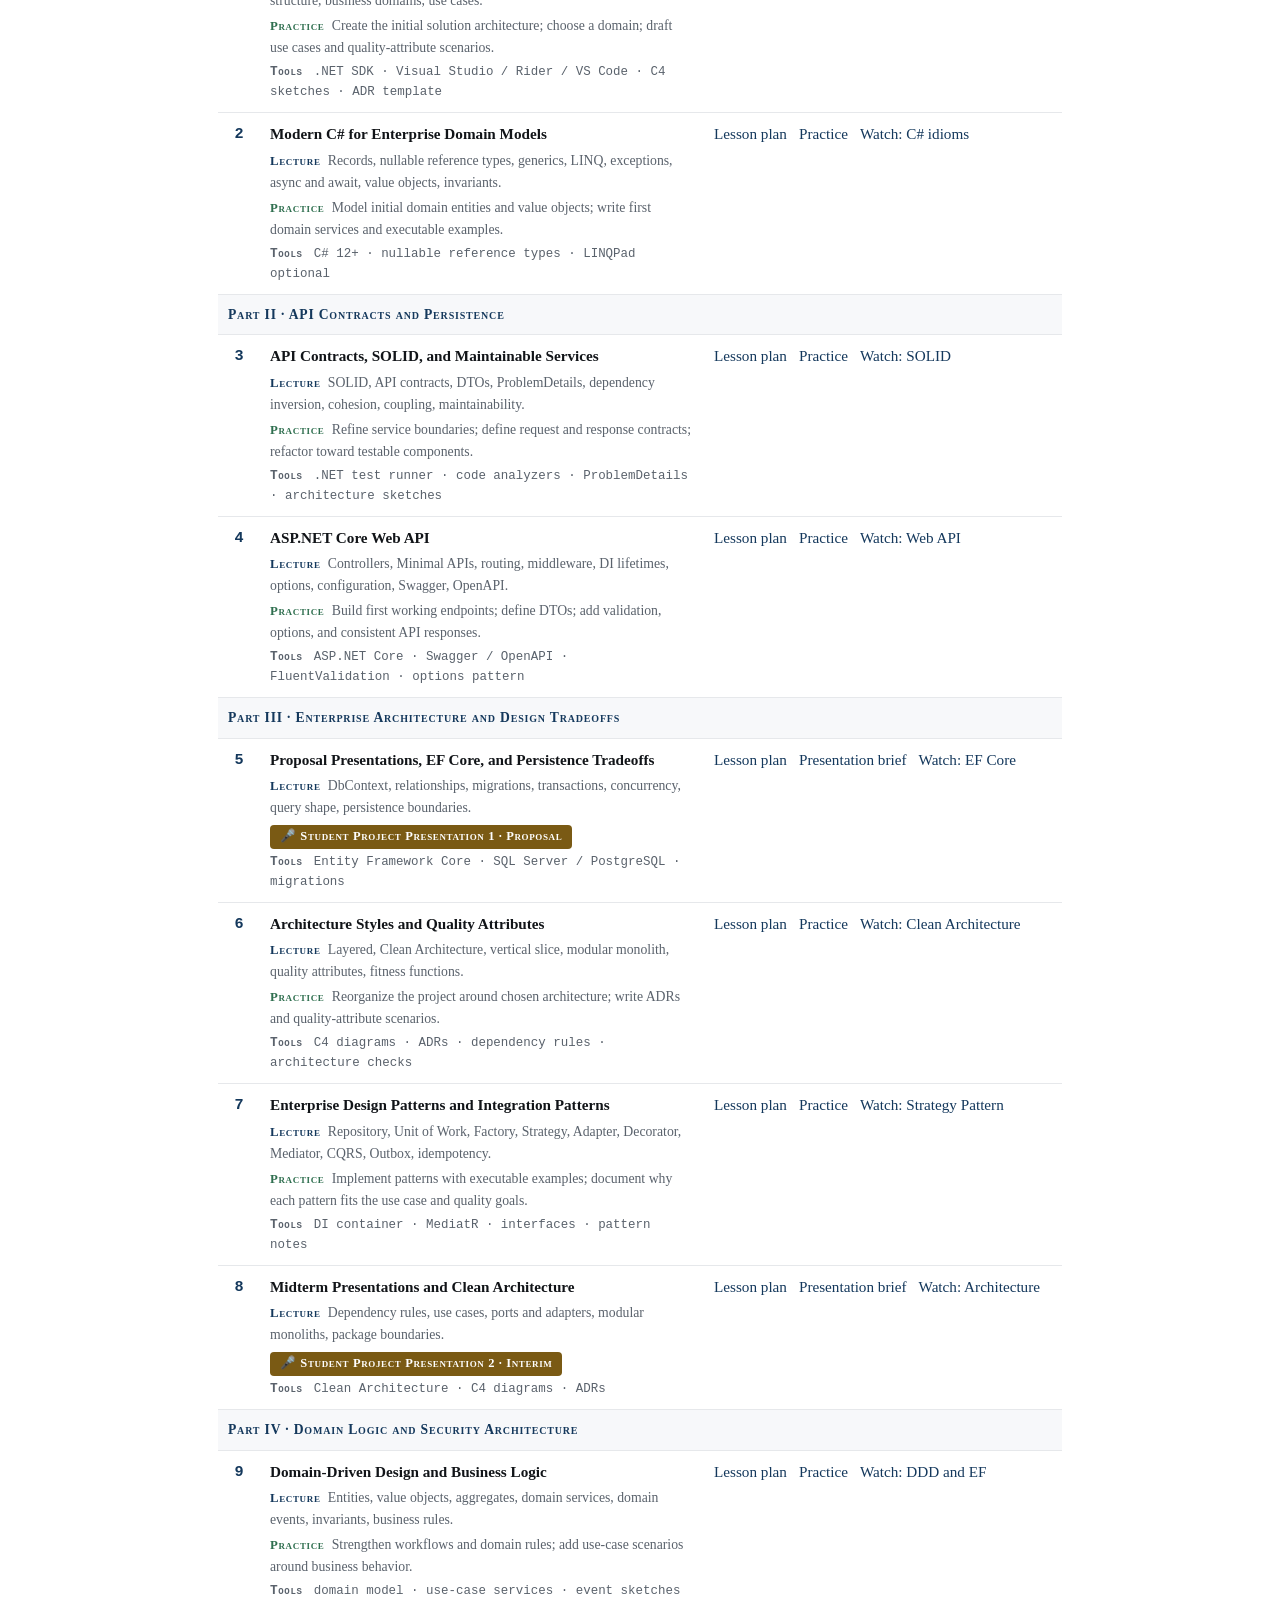
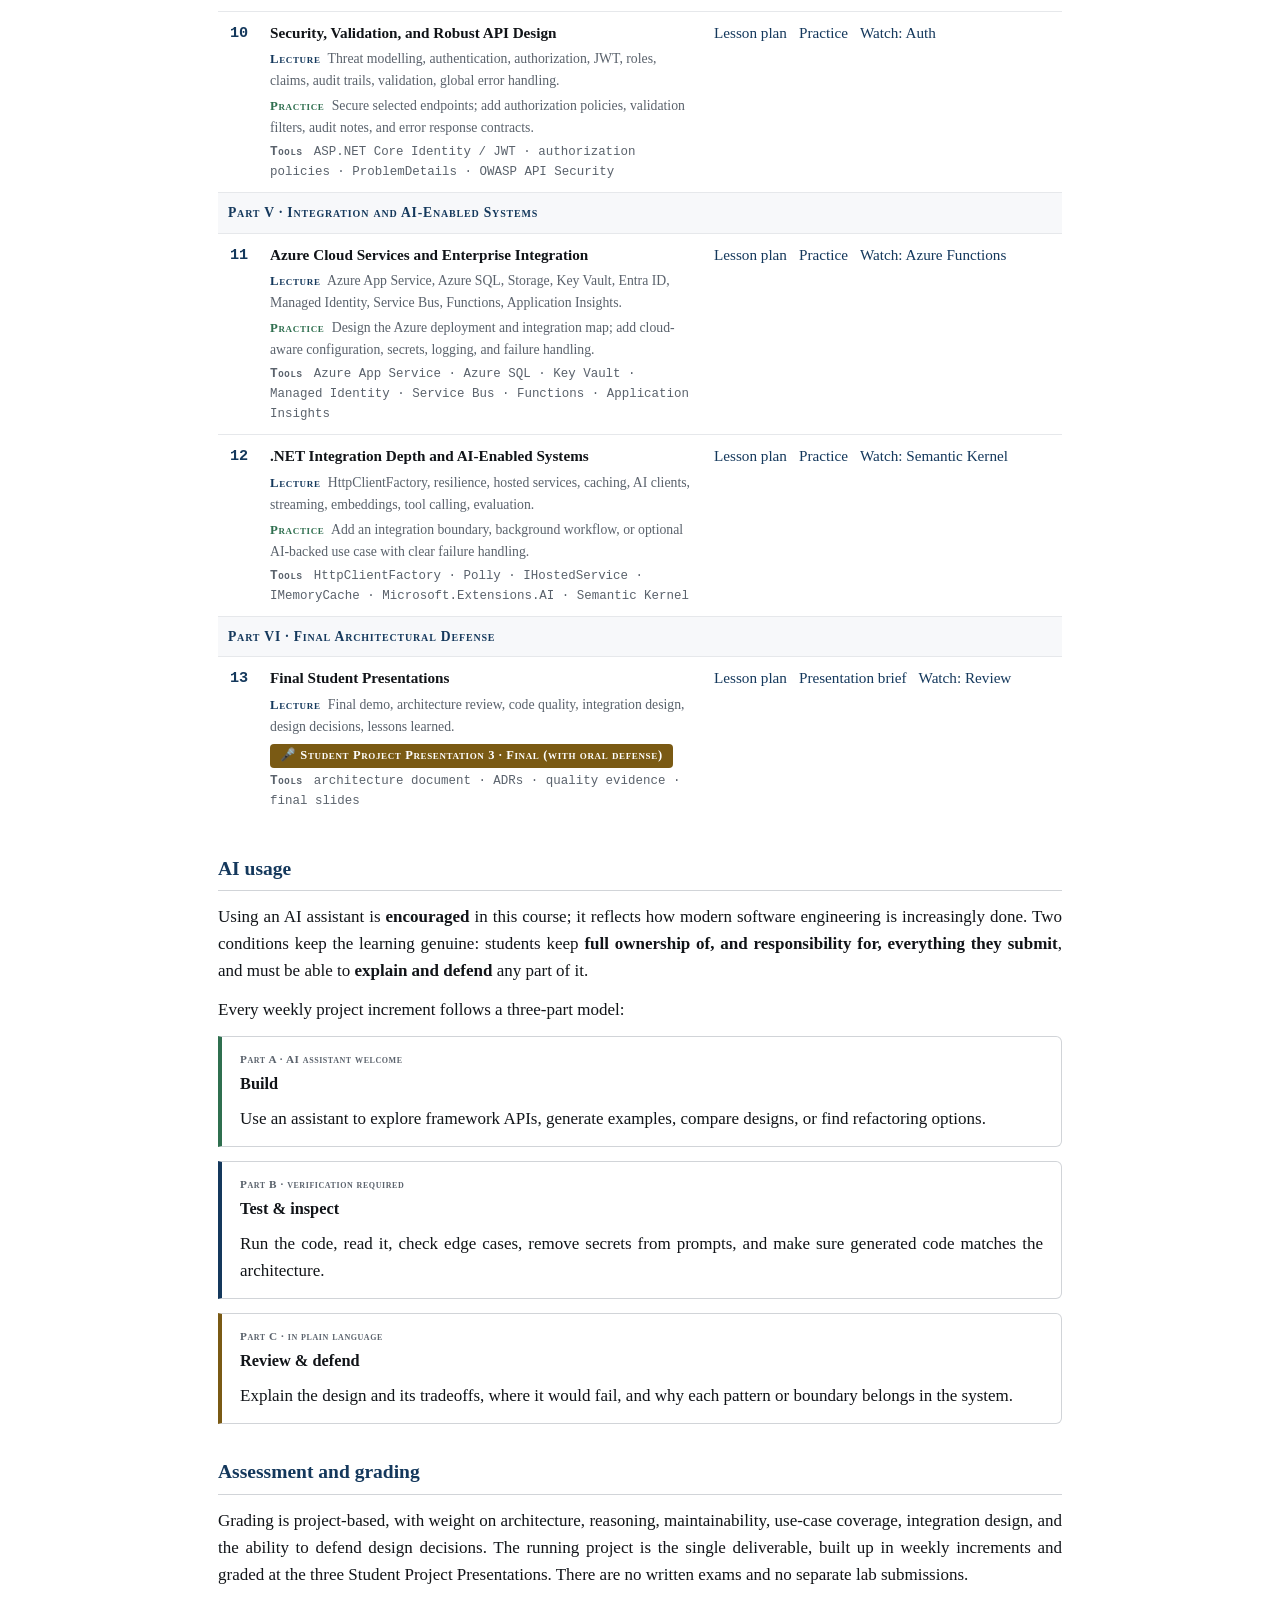
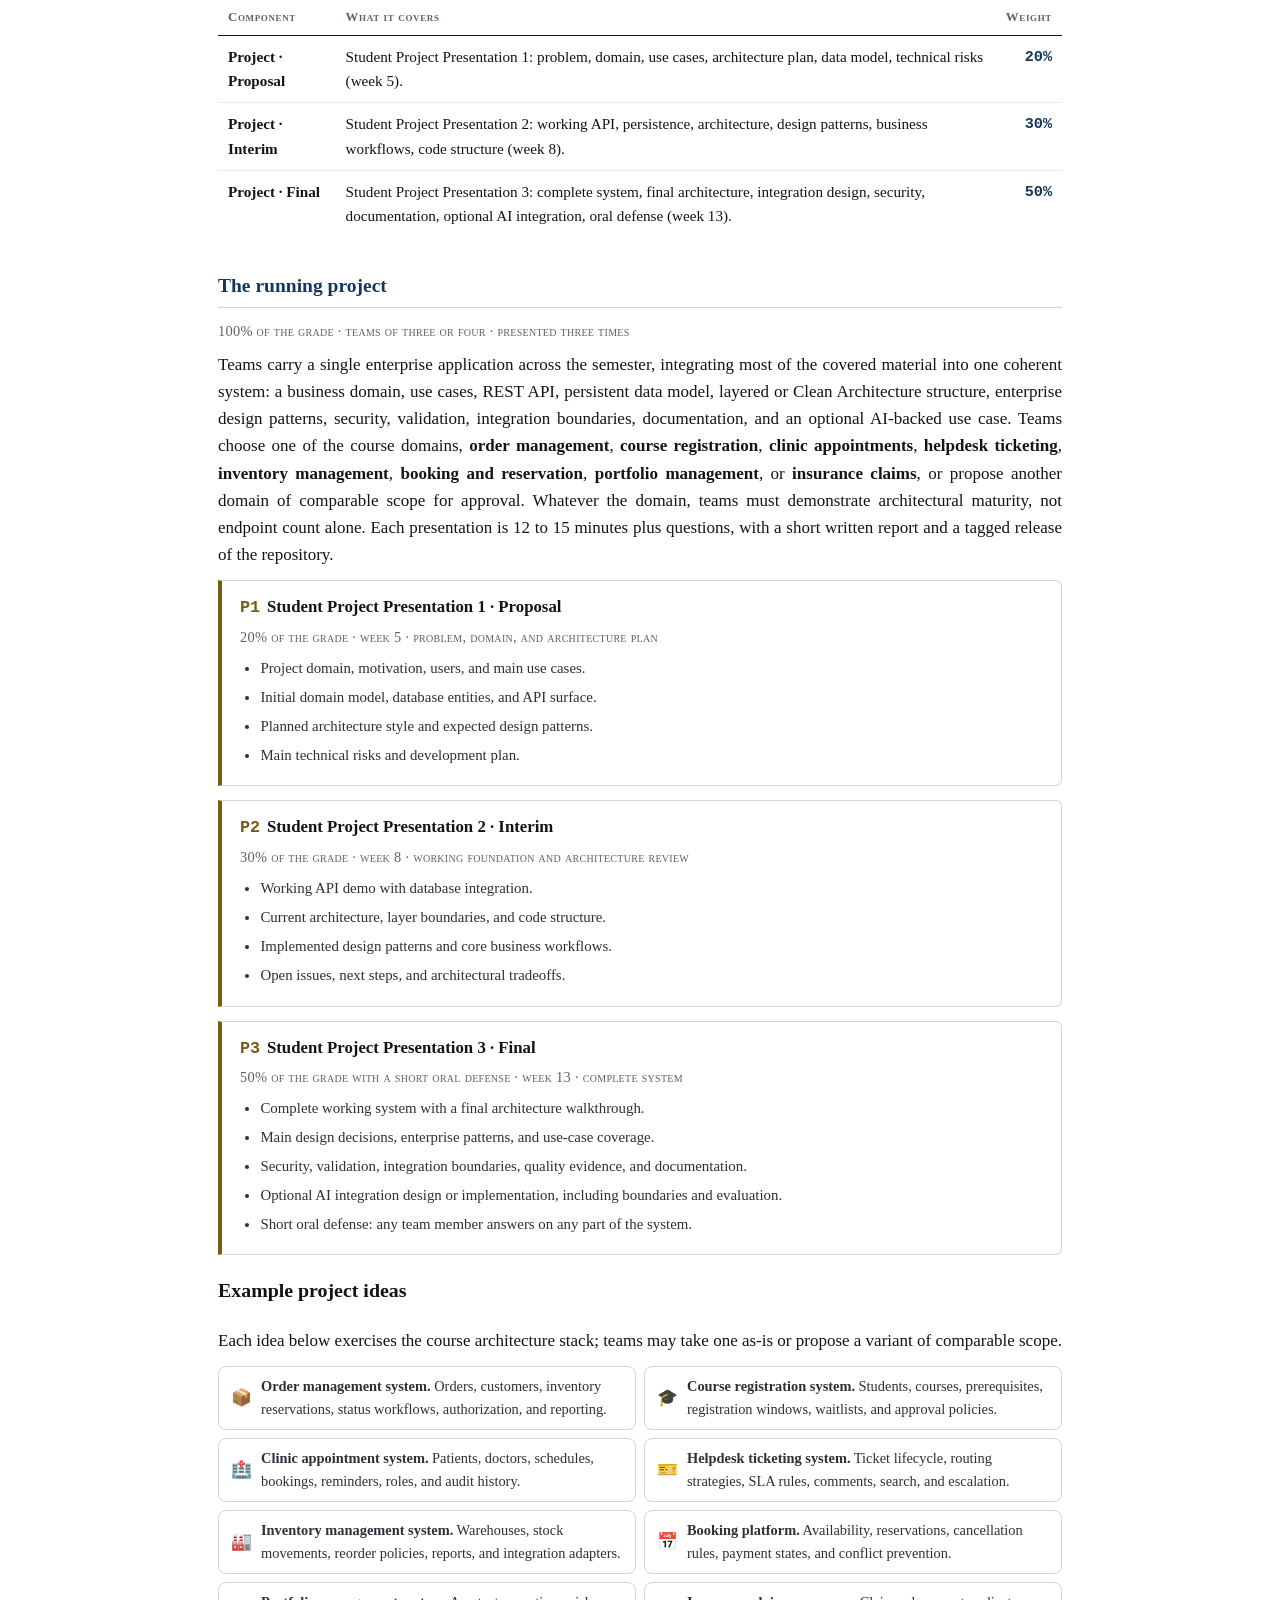
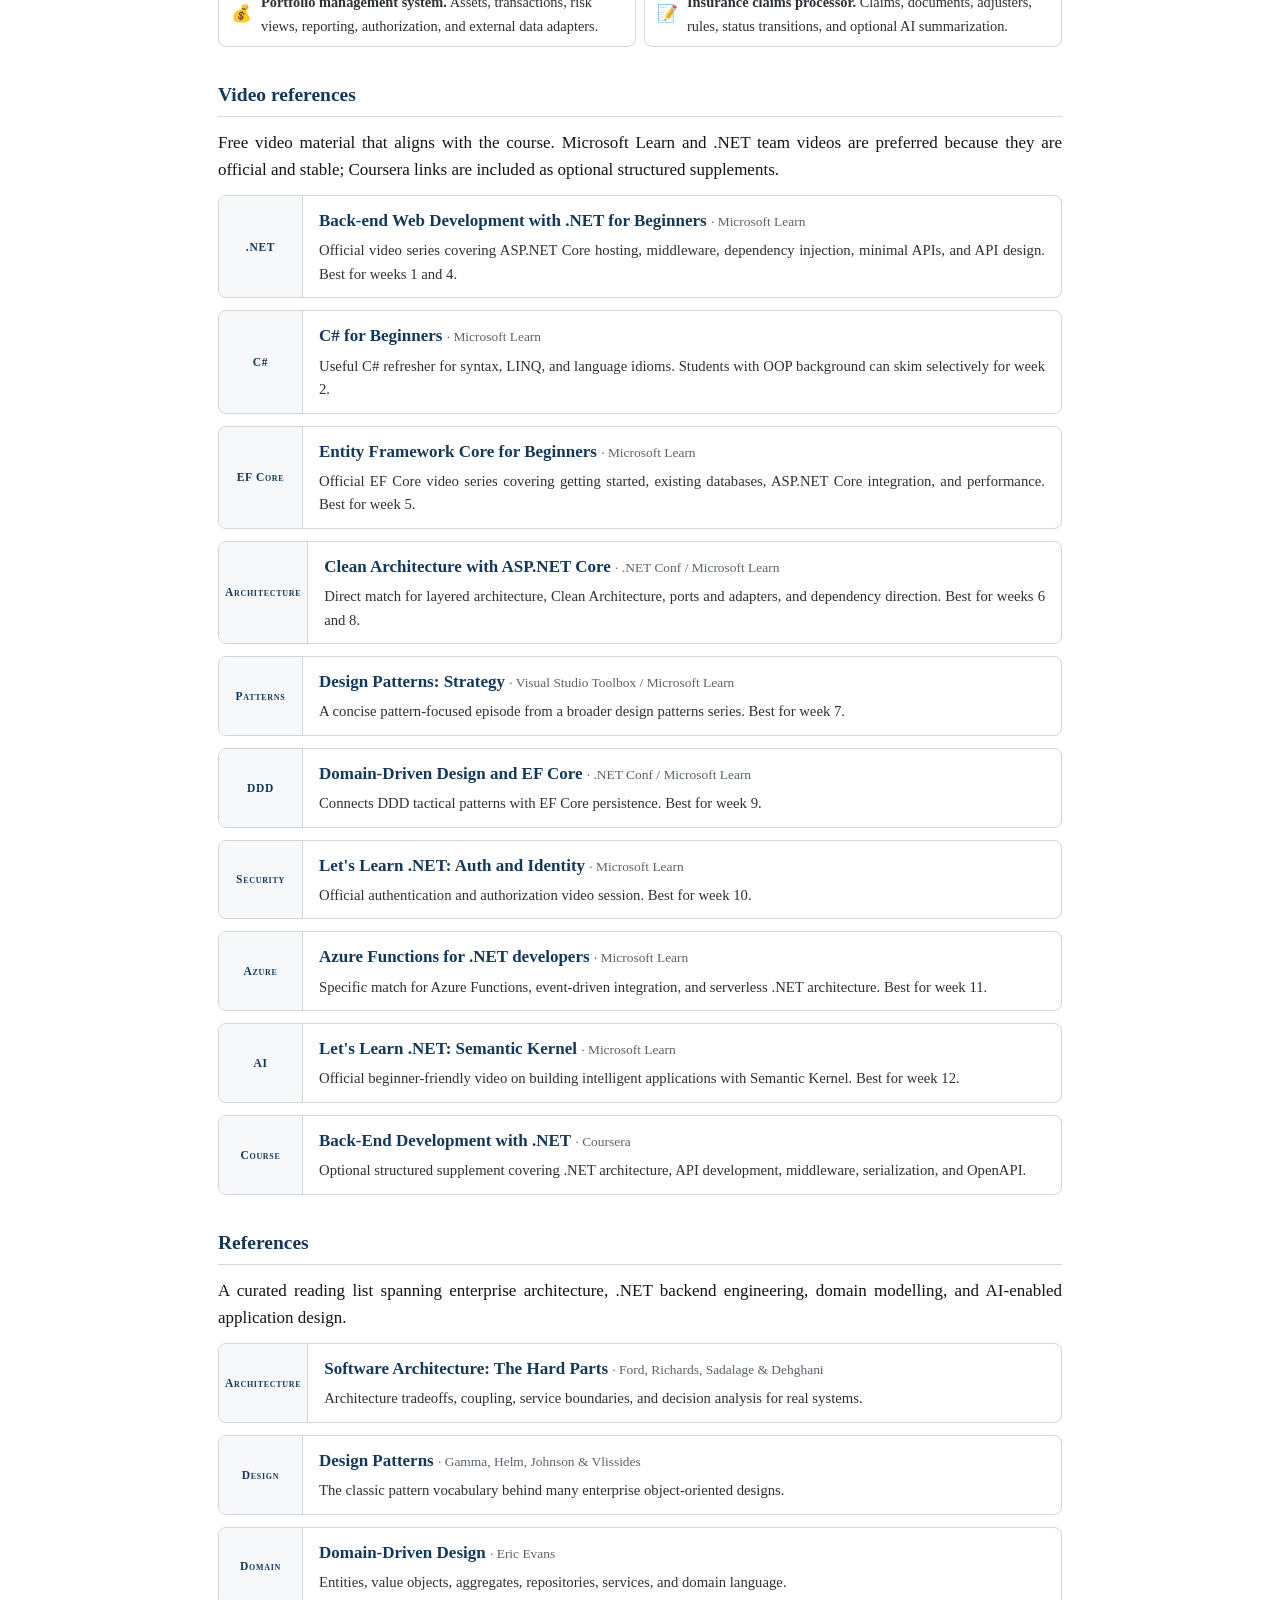
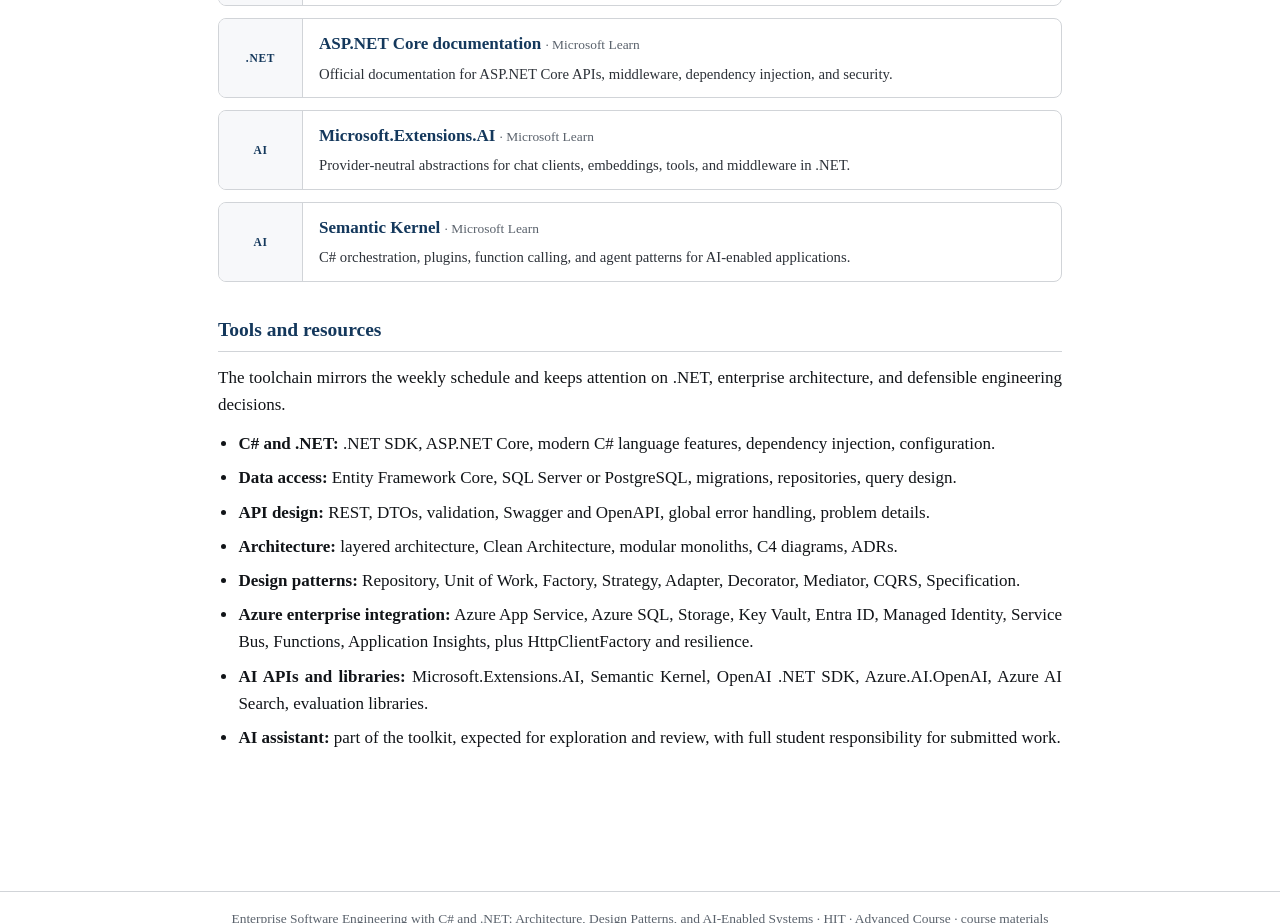
==== commit 47924a41: "Strengthen .NET architecture and Azure course coverage" ====
--- a/index.html
+++ b/index.html
@@ -3,13 +3,13 @@
 <head>
 <meta charset="utf-8">
 <meta name="viewport" content="width=device-width, initial-scale=1">
-<title>Enterprise Software Engineering with C# and .NET (HIT)</title>
+<title>Enterprise Software Engineering with C# and .NET: Architecture, Design Patterns, and AI-Enabled Systems (HIT)</title>
 <link rel="stylesheet" href="styles.css">
 </head>
 <body>
 
 <div class="topnav"><div class="inner">
-  <a class="brand" href="index.html">Enterprise Software Engineering with C# and .NET <span>&middot; HIT</span></a>
+  <a class="brand" href="index.html">Enterprise Software Engineering with C# and .NET: Architecture, Design Patterns, and AI-Enabled Systems <span>&middot; HIT</span></a>
   <nav>
     <a href="index.html">Home</a>
     <a href="#prereq">Prerequisites</a>
@@ -24,11 +24,11 @@
   <div class="hero">
     <img class="hitlogo" src="hit-logo.png" alt="Holon Institute of Technology">
     <p class="eyebrow">CS 3xx &middot; HIT &middot; Advanced Course &middot; Year 3 &middot; 13 Weeks</p>
-    <h1>Enterprise Software Engineering with C# and .NET</h1>
+    <h1>Enterprise Software Engineering with C# and .NET: Architecture, Design Patterns, and AI-Enabled Systems</h1>
     <p class="heb" lang="he">הנדסת תוכנה ארגונית עם C# ו-.NET</p>
-    <p class="sub">Architecture, use cases, design patterns, AI APIs, and enterprise best practices</p>
+    <p class="sub">Architecture, quality attributes, design patterns, .NET depth, and AI-enabled enterprise systems</p>
     <div class="meta">
-      <span><b>Prerequisites:</b> Programming, basic OOP, databases, basic web development</span>
+      <span><b>Prerequisites:</b> Programming, basic OOP, databases, basic web development, Git, basic DevOps workflow</span>
       <span><b>Required for:</b> software-engineering and backend-development specializations</span>
       <span><b>Feeds into:</b> capstone projects, backend roles, and architecture-oriented internships</span>
       <span><b>Format:</b> 2 h lecture + 2 h practice, one integrative team project</span>
@@ -37,19 +37,19 @@
   </div>
 
   <h2>About this course</h2>
-  <p>This is the advanced course on designing and building enterprise-grade backend systems with <b>C# and modern .NET</b>. Students move beyond isolated programming exercises into the engineering discipline of domain modelling, use-case design, API boundaries, persistence, validation, security, testing, architecture documentation, and maintainable code. The emphasis is on building systems whose design can be explained, reviewed, tested, extended, and defended.</p>
-  <p><b>No prior .NET experience is assumed.</b> Students arrive with programming, basic OOP, database, and web foundations. The course builds the .NET foundations early, then uses one running project to introduce architecture styles, enterprise design patterns, robust API design, security, testing, and AI API integration through explicit application boundaries.</p>
-  <p><b>Rationale.</b> Enterprise software is not only about making endpoints respond. It is about aligning business use cases, domain rules, persistence, external integrations, quality attributes, and team-readable code. This course provides a shared engineering base for students who will build backend systems, distributed applications, AI-enabled services, and capstone projects in realistic organizational settings.</p>
+  <p>This is the advanced course on designing and building enterprise-grade backend systems with <b>C# and modern .NET</b>. Students move beyond isolated programming exercises into the engineering discipline of domain modelling, use-case design, quality attributes, API contracts, persistence boundaries, integration patterns, security architecture, architecture documentation, and maintainable code. The emphasis is on building systems whose design can be explained, reviewed, extended, and defended.</p>
+  <p><b>No prior .NET experience is assumed.</b> Students arrive with programming, basic OOP, database, web, Git, and basic DevOps foundations. The course builds the .NET foundations early, then uses one running project to introduce architecture styles, architectural decision making, enterprise design patterns, robust API design, security, enterprise integration, and AI API integration through explicit application boundaries.</p>
+  <p><b>Rationale.</b> Enterprise software is not only about making endpoints respond. It is about aligning business use cases, domain rules, persistence, external integrations, quality attributes, security constraints, and team-readable code. This course provides a shared engineering base for students who will build backend systems, distributed applications, AI-enabled services, and capstone projects in realistic organizational settings.</p>
 
   <h2>Course format</h2>
-  <p>Each week is <b>4 contact hours</b>: a <b>2-hour lecture</b> for concepts, architecture, and design reasoning, and a <b>2-hour practice session</b> at the keyboard. There are no separate weekly labs: each practice session closes with a <b>project-integration brief</b>, the increment every team adds to its semester system that week. The thirteen weeks form six parts: C# and .NET Foundations (weeks 1 to 2), API and Persistence (3 to 4), Architecture and Patterns (5 to 8), Domain Logic and Security (9 to 10), Testing and AI Integration (11 to 12), and Final Architectural Defense (13). The running project is presented to the class three times, in the <b>Student Project Presentations</b>: a proposal (week 5), an interim review (week 8), and a final project defense (week 13).</p>
+  <p>Each week is <b>4 contact hours</b>: a <b>2-hour lecture</b> for concepts, architecture, and design reasoning, and a <b>2-hour practice session</b> at the keyboard. Git and basic DevOps workflow are assumed. The practice session focuses on architecture increments, .NET implementation depth, and design review. The thirteen weeks form six parts: .NET Foundations for Enterprise Systems (weeks 1 to 2), API Contracts and Persistence (3 to 4), Enterprise Architecture and Design Tradeoffs (5 to 8), Domain Logic and Security Architecture (9 to 10), Integration and AI-Enabled Systems (11 to 12), and Final Architectural Defense (13). The running project is presented to the class three times, in the <b>Student Project Presentations</b>: a proposal (week 5), an interim review (week 8), and a final project defense (week 13).</p>
   <div class="layers">
-    <div class="layer l1"><span class="nm">.NET Core</span><span class="ds">Modern C#, records, generics, LINQ, async, dependency injection, configuration.</span></div>
-    <div class="layer l2"><span class="nm">API &amp; Data</span><span class="ds">ASP.NET Core Web API, DTOs, validation, EF Core, migrations, relational modelling.</span></div>
-    <div class="layer l3"><span class="nm">Architecture</span><span class="ds">Layered architecture, Clean Architecture, modular monoliths, use cases, boundaries.</span></div>
-    <div class="layer l4"><span class="nm">Patterns</span><span class="ds">Repository, Unit of Work, Factory, Strategy, Adapter, Decorator, Mediator, CQRS.</span></div>
-    <div class="layer l5"><span class="nm">Quality</span><span class="ds">Testing, security, logging, error handling, documentation, architectural tradeoffs.</span></div>
-    <div class="layer l6"><span class="nm">AI APIs</span><span class="ds">Microsoft.Extensions.AI, Semantic Kernel, OpenAI .NET SDK, embeddings, tool calling.</span></div>
+    <div class="layer l1"><span class="nm">Modern .NET</span><span class="ds">.NET runtime and SDK, modern C#, records, generics, LINQ, async, options, dependency injection, configuration.</span></div>
+    <div class="layer l2"><span class="nm">API &amp; Data</span><span class="ds">ASP.NET Core Web API, DTOs, ProblemDetails, EF Core, migrations, concurrency, transactions.</span></div>
+    <div class="layer l3"><span class="nm">Architecture</span><span class="ds">Quality attributes, layered architecture, Clean Architecture, modular monoliths, ADRs.</span></div>
+    <div class="layer l4"><span class="nm">Patterns</span><span class="ds">Repository, Unit of Work, Factory, Strategy, Adapter, Decorator, Mediator, CQRS, Outbox.</span></div>
+    <div class="layer l5"><span class="nm">Integration</span><span class="ds">HttpClientFactory, hosted services, caching, background work, idempotency, resilience.</span></div>
+    <div class="layer l6"><span class="nm">AI APIs</span><span class="ds">Microsoft.Extensions.AI, Semantic Kernel, OpenAI .NET SDK, embeddings, tool calling, evaluation.</span></div>
   </div>
 
   <h2>Expected outcomes</h2>
@@ -60,11 +60,22 @@
     <div class="ocard"><span class="n">3</span><span class="oi">&#129518;</span><span class="ot">Use Entity Framework Core for persistence, migrations, relationships, and database access.</span></div>
     <div class="ocard"><span class="n">4</span><span class="oi">&#127959;&#65039;</span><span class="ot">Structure applications with layered architecture, Clean Architecture, and modular design.</span></div>
     <div class="ocard"><span class="n">5</span><span class="oi">&#128736;&#65039;</span><span class="ot">Apply enterprise design patterns where they clarify boundaries and reduce coupling.</span></div>
-    <div class="ocard"><span class="n">6</span><span class="oi">&#128274;</span><span class="ot">Implement authentication, authorization, validation, logging, and global error handling.</span></div>
-    <div class="ocard"><span class="n">7</span><span class="oi">&#129514;</span><span class="ot">Write unit, integration, and architecture tests for business logic and API behavior.</span></div>
-    <div class="ocard"><span class="n">8</span><span class="oi">&#129504;</span><span class="ot">Integrate AI APIs and .NET AI libraries behind testable application boundaries.</span></div>
-    <div class="ocard"><span class="n">9</span><span class="oi">&#128220;</span><span class="ot">Document architecture decisions with diagrams, ADRs, pattern explanations, and tradeoffs.</span></div>
-    <div class="ocard"><span class="n">10</span><span class="oi">&#127891;</span><span class="ot">Defend a complete enterprise application from use case to implementation detail.</span></div>
+    <div class="ocard"><span class="n">6</span><span class="oi">&#128202;</span><span class="ot">Evaluate architecture using quality attributes, scenarios, ADRs, and explicit tradeoffs.</span></div>
+    <div class="ocard"><span class="n">7</span><span class="oi">&#128274;</span><span class="ot">Design security architecture with authentication, authorization, validation, auditability, and error contracts.</span></div>
+    <div class="ocard"><span class="n">8</span><span class="oi">&#129514;</span><span class="ot">Use contract thinking and architecture checks to protect business logic, API behavior, and dependency rules.</span></div>
+    <div class="ocard"><span class="n">9</span><span class="oi">&#128257;</span><span class="ot">Use .NET integration capabilities such as HttpClientFactory, hosted services, caching, resilience, and background work.</span></div>
+    <div class="ocard"><span class="n">10</span><span class="oi">&#129504;</span><span class="ot">Integrate AI APIs and .NET AI libraries behind testable, governable application boundaries.</span></div>
+    <div class="ocard"><span class="n">11</span><span class="oi">&#128220;</span><span class="ot">Document architecture decisions with diagrams, ADRs, pattern explanations, and tradeoffs.</span></div>
+    <div class="ocard"><span class="n">12</span><span class="oi">&#127891;</span><span class="ot">Defend a complete enterprise application from use case to implementation detail.</span></div>
+  </div>
+
+  <h2>Industry alignment</h2>
+  <p>Current .NET backend roles consistently ask for C#, ASP.NET Core, REST APIs, Entity Framework Core, SQL, secure API development, third-party integration, Azure or cloud familiarity, scalable service design, and maintainable architecture. Senior roles add design patterns, microservice or modular boundaries, caching, background processing, messaging, observability, and architecture tradeoff reasoning.</p>
+  <div class="ocards">
+    <div class="ocard"><span class="oi">&#9881;&#65039;</span><span class="ot"><b>Added .NET depth.</b> Options pattern, configuration, DI lifetimes, HttpClientFactory, hosted services, caching, resilience, ProblemDetails, EF concurrency, and transactions.</span></div>
+    <div class="ocard"><span class="oi">&#127959;&#65039;</span><span class="ot"><b>Added architecture depth.</b> Quality attributes, ADRs, modular monoliths, vertical slices, service boundaries, integration contracts, and architecture fitness checks.</span></div>
+    <div class="ocard"><span class="oi">&#128257;</span><span class="ot"><b>Added Azure integration depth.</b> App Service, Azure SQL, Storage, Key Vault, Entra ID, Managed Identity, Service Bus, Functions, Application Insights, and cloud-aware boundaries.</span></div>
+    <div class="ocard"><span class="oi">&#128274;</span><span class="ot"><b>Added security depth.</b> Threat modelling, policy-based authorization, API error contracts, audit trails, data exposure, and OWASP API security concerns.</span></div>
   </div>
 
   <h2 id="prereq">Prerequisites: review and self-check</h2>
@@ -73,8 +84,8 @@
     <thead><tr><th>Subject</th><th>Background topics</th><th>Material</th></tr></thead>
     <tbody>
       <tr>
-        <td class="subj"><span class="pi">&#128295;</span>Programming &amp; version control</td>
-        <td class="top">C-style syntax or Java/C# familiarity, Git, pull requests, unit testing, code review, reading a stack trace</td>
+        <td class="subj"><span class="pi">&#128295;</span>Programming &amp; workflow</td>
+        <td class="top">C-style syntax or Java/C# familiarity, basic OOP, Git, pull requests, code review, reading a stack trace</td>
         <td class="lk"><a href="#prereq">Review</a><a href="#prereq">Self-check</a></td>
       </tr>
       <tr>
@@ -95,66 +106,66 @@
   <table class="weeks">
     <thead><tr><th>Wk</th><th>Topic</th><th>Materials</th></tr></thead>
     <tbody>
-      <tr class="part"><td colspan="3">Part I &middot; C# and .NET Foundations</td></tr>
+      <tr class="part"><td colspan="3">Part I &middot; .NET Foundations for Enterprise Systems</td></tr>
       <tr>
         <td class="wk">1</td>
         <td class="t"><b>Introduction to Enterprise Software Engineering with .NET</b>
-          <span class="lp"><i>Lecture</i> Enterprise systems, .NET ecosystem, solution structure, project workflow, business domains, use cases.</span>
-          <span class="lp pr"><i>Practice</i> Create the project repository and solution; form teams; choose a domain; draft first use cases.</span>
-          <span class="lp tl"><i>Tools</i> .NET SDK &middot; Visual Studio / Rider / VS Code &middot; Git &middot; GitHub</span></td>
-        <td class="lk"><a href="lessons/week01.html">Lesson plan</a><a href="lessons/week01.html#practice">Practice</a></td>
+          <span class="lp"><i>Lecture</i> Enterprise systems, quality attributes, .NET ecosystem, solution structure, business domains, use cases.</span>
+          <span class="lp pr"><i>Practice</i> Create the initial solution architecture; choose a domain; draft use cases and quality-attribute scenarios.</span>
+          <span class="lp tl"><i>Tools</i> .NET SDK &middot; Visual Studio / Rider / VS Code &middot; C4 sketches &middot; ADR template</span></td>
+        <td class="lk"><a href="lessons/week01.html">Lesson plan</a><a href="lessons/week01.html#practice">Practice</a><a href="https://learn.microsoft.com/en-us/shows/back-end-web-development-with-dotnet-for-beginners/what-is-aspnet-core-back-end">Watch: ASP.NET Core</a></td>
       </tr>
       <tr>
         <td class="wk">2</td>
         <td class="t"><b>Modern C# for Enterprise Domain Models</b>
           <span class="lp"><i>Lecture</i> Records, nullable reference types, generics, LINQ, exceptions, async and await, value objects, invariants.</span>
-          <span class="lp pr"><i>Practice</i> Model initial domain entities and value objects; write first domain services and tests.</span>
-          <span class="lp tl"><i>Tools</i> C# 12+ &middot; xUnit &middot; FluentAssertions</span></td>
-        <td class="lk"><a href="lessons/week02.html">Lesson plan</a><a href="lessons/week02.html#practice">Practice</a></td>
-      </tr>
-
-      <tr class="part"><td colspan="3">Part II &middot; API and Persistence</td></tr>
+          <span class="lp pr"><i>Practice</i> Model initial domain entities and value objects; write first domain services and executable examples.</span>
+          <span class="lp tl"><i>Tools</i> C# 12+ &middot; nullable reference types &middot; LINQPad optional</span></td>
+        <td class="lk"><a href="lessons/week02.html">Lesson plan</a><a href="lessons/week02.html#practice">Practice</a><a href="https://learn.microsoft.com/en-us/shows/csharp-for-beginners/">Watch: C# idioms</a></td>
+      </tr>
+
+      <tr class="part"><td colspan="3">Part II &middot; API Contracts and Persistence</td></tr>
       <tr>
         <td class="wk">3</td>
-        <td class="t"><b>SOLID Principles and Clean Code</b>
-          <span class="lp"><i>Lecture</i> SOLID, dependency inversion, naming, refactoring, cohesion, coupling, maintainability.</span>
-          <span class="lp pr"><i>Practice</i> Refine the domain model; identify service boundaries; refactor toward testable components.</span>
-          <span class="lp tl"><i>Tools</i> .NET test runner &middot; code analyzers &middot; architecture sketches</span></td>
-        <td class="lk"><a href="lessons/week03.html">Lesson plan</a><a href="lessons/week03.html#practice">Practice</a></td>
+        <td class="t"><b>API Contracts, SOLID, and Maintainable Services</b>
+          <span class="lp"><i>Lecture</i> SOLID, API contracts, DTOs, ProblemDetails, dependency inversion, cohesion, coupling, maintainability.</span>
+          <span class="lp pr"><i>Practice</i> Refine service boundaries; define request and response contracts; refactor toward testable components.</span>
+          <span class="lp tl"><i>Tools</i> .NET test runner &middot; code analyzers &middot; ProblemDetails &middot; architecture sketches</span></td>
+        <td class="lk"><a href="lessons/week03.html">Lesson plan</a><a href="lessons/week03.html#practice">Practice</a><a href="https://www.coursera.org/learn/packt-asp-net-core-solid-and-clean-architecture-net-5-and-up-iqwi9">Watch: SOLID</a></td>
       </tr>
       <tr>
         <td class="wk">4</td>
         <td class="t"><b>ASP.NET Core Web API</b>
-          <span class="lp"><i>Lecture</i> Controllers, Minimal APIs, routing, middleware, dependency injection, Swagger, OpenAPI.</span>
-          <span class="lp pr"><i>Practice</i> Build first working endpoints; define DTOs; add validation and consistent API responses.</span>
-          <span class="lp tl"><i>Tools</i> ASP.NET Core &middot; Swagger / OpenAPI &middot; FluentValidation</span></td>
-        <td class="lk"><a href="lessons/week04.html">Lesson plan</a><a href="lessons/week04.html#practice">Practice</a></td>
-      </tr>
-
-      <tr class="part"><td colspan="3">Part III &middot; Architecture and Patterns</td></tr>
+          <span class="lp"><i>Lecture</i> Controllers, Minimal APIs, routing, middleware, DI lifetimes, options, configuration, Swagger, OpenAPI.</span>
+          <span class="lp pr"><i>Practice</i> Build first working endpoints; define DTOs; add validation, options, and consistent API responses.</span>
+          <span class="lp tl"><i>Tools</i> ASP.NET Core &middot; Swagger / OpenAPI &middot; FluentValidation &middot; options pattern</span></td>
+        <td class="lk"><a href="lessons/week04.html">Lesson plan</a><a href="lessons/week04.html#practice">Practice</a><a href="https://learn.microsoft.com/en-us/shows/back-end-web-development-with-dotnet-for-beginners/implementing-a-web-api-in-dotnet-backend-web-development-with-dotnet-for-beginners">Watch: Web API</a></td>
+      </tr>
+
+      <tr class="part"><td colspan="3">Part III &middot; Enterprise Architecture and Design Tradeoffs</td></tr>
       <tr>
         <td class="wk">5</td>
-        <td class="t"><b>Proposal Presentations and EF Core</b>
-          <span class="lp"><i>Lecture</i> DbContext, entities, relationships, migrations, query shape, persistence boundaries.</span>
+        <td class="t"><b>Proposal Presentations, EF Core, and Persistence Tradeoffs</b>
+          <span class="lp"><i>Lecture</i> DbContext, relationships, migrations, transactions, concurrency, query shape, persistence boundaries.</span>
           <span class="pres">&#127908; Student Project Presentation 1 &middot; Proposal</span>
           <span class="lp tl"><i>Tools</i> Entity Framework Core &middot; SQL Server / PostgreSQL &middot; migrations</span></td>
-        <td class="lk"><a href="lessons/week05.html">Lesson plan</a><a href="lessons/week05.html#practice">Presentation brief</a></td>
+        <td class="lk"><a href="lessons/week05.html">Lesson plan</a><a href="lessons/week05.html#practice">Presentation brief</a><a href="https://learn.microsoft.com/en-us/shows/entity-framework-core-for-beginners/getting-started-with-entity-framework-core">Watch: EF Core</a></td>
       </tr>
       <tr>
         <td class="wk">6</td>
-        <td class="t"><b>Layered Architecture and Application Structure</b>
-          <span class="lp"><i>Lecture</i> Presentation, application, domain, infrastructure, DTOs, services, use cases.</span>
-          <span class="lp pr"><i>Practice</i> Reorganize the project into layers; move persistence and external concerns behind interfaces.</span>
-          <span class="lp tl"><i>Tools</i> solution folders &middot; project references &middot; dependency rules</span></td>
-        <td class="lk"><a href="lessons/week06.html">Lesson plan</a><a href="lessons/week06.html#practice">Practice</a></td>
+        <td class="t"><b>Architecture Styles and Quality Attributes</b>
+          <span class="lp"><i>Lecture</i> Layered, Clean Architecture, vertical slice, modular monolith, quality attributes, fitness functions.</span>
+          <span class="lp pr"><i>Practice</i> Reorganize the project around chosen architecture; write ADRs and quality-attribute scenarios.</span>
+          <span class="lp tl"><i>Tools</i> C4 diagrams &middot; ADRs &middot; dependency rules &middot; architecture checks</span></td>
+        <td class="lk"><a href="lessons/week06.html">Lesson plan</a><a href="lessons/week06.html#practice">Practice</a><a href="https://learn.microsoft.com/en-us/shows/dotnetconf-2021/clean-architecture-with-aspnet-core-6">Watch: Clean Architecture</a></td>
       </tr>
       <tr>
         <td class="wk">7</td>
-        <td class="t"><b>Enterprise Design Patterns I</b>
-          <span class="lp"><i>Lecture</i> Repository, Unit of Work, Factory, Strategy, Adapter, Decorator, dependency injection.</span>
-          <span class="lp pr"><i>Practice</i> Implement two patterns with tests; document why each pattern fits the use case.</span>
-          <span class="lp tl"><i>Tools</i> DI container &middot; interfaces &middot; pattern notes</span></td>
-        <td class="lk"><a href="lessons/week07.html">Lesson plan</a><a href="lessons/week07.html#practice">Practice</a></td>
+        <td class="t"><b>Enterprise Design Patterns and Integration Patterns</b>
+          <span class="lp"><i>Lecture</i> Repository, Unit of Work, Factory, Strategy, Adapter, Decorator, Mediator, CQRS, Outbox, idempotency.</span>
+          <span class="lp pr"><i>Practice</i> Implement patterns with executable examples; document why each pattern fits the use case and quality goals.</span>
+          <span class="lp tl"><i>Tools</i> DI container &middot; MediatR &middot; interfaces &middot; pattern notes</span></td>
+        <td class="lk"><a href="lessons/week07.html">Lesson plan</a><a href="lessons/week07.html#practice">Practice</a><a href="https://learn.microsoft.com/en-us/shows/visual-studio-toolbox/design-patterns-strategy">Watch: Strategy Pattern</a></td>
       </tr>
       <tr>
         <td class="wk">8</td>
@@ -162,80 +173,80 @@
           <span class="lp"><i>Lecture</i> Dependency rules, use cases, ports and adapters, modular monoliths, package boundaries.</span>
           <span class="pres">&#127908; Student Project Presentation 2 &middot; Interim</span>
           <span class="lp tl"><i>Tools</i> Clean Architecture &middot; C4 diagrams &middot; ADRs</span></td>
-        <td class="lk"><a href="lessons/week08.html">Lesson plan</a><a href="lessons/week08.html#practice">Presentation brief</a></td>
-      </tr>
-
-      <tr class="part"><td colspan="3">Part IV &middot; Domain Logic and Security</td></tr>
+        <td class="lk"><a href="lessons/week08.html">Lesson plan</a><a href="lessons/week08.html#practice">Presentation brief</a><a href="https://learn.microsoft.com/en-us/shows/dotnetconf-2021/clean-architecture-with-aspnet-core-6">Watch: Architecture</a></td>
+      </tr>
+
+      <tr class="part"><td colspan="3">Part IV &middot; Domain Logic and Security Architecture</td></tr>
       <tr>
         <td class="wk">9</td>
         <td class="t"><b>Domain-Driven Design and Business Logic</b>
           <span class="lp"><i>Lecture</i> Entities, value objects, aggregates, domain services, domain events, invariants, business rules.</span>
-          <span class="lp pr"><i>Practice</i> Strengthen workflows and domain rules; add use-case tests around business behavior.</span>
+          <span class="lp pr"><i>Practice</i> Strengthen workflows and domain rules; add use-case scenarios around business behavior.</span>
           <span class="lp tl"><i>Tools</i> domain model &middot; use-case services &middot; event sketches</span></td>
-        <td class="lk"><a href="lessons/week09.html">Lesson plan</a><a href="lessons/week09.html#practice">Practice</a></td>
+        <td class="lk"><a href="lessons/week09.html">Lesson plan</a><a href="lessons/week09.html#practice">Practice</a><a href="https://learn.microsoft.com/en-us/shows/dotnetconf-focus-on-microservices/the-intersection-of-microservices-domain-driven-design-and-entity-framework-core">Watch: DDD and EF</a></td>
       </tr>
       <tr>
         <td class="wk">10</td>
         <td class="t"><b>Security, Validation, and Robust API Design</b>
-          <span class="lp"><i>Lecture</i> Authentication, authorization, JWT, roles, claims, input validation, global error handling.</span>
-          <span class="lp pr"><i>Practice</i> Secure selected endpoints; add authorization policies, validation filters, and error response contracts.</span>
-          <span class="lp tl"><i>Tools</i> ASP.NET Core Identity / JWT &middot; authorization policies &middot; problem details</span></td>
-        <td class="lk"><a href="lessons/week10.html">Lesson plan</a><a href="lessons/week10.html#practice">Practice</a></td>
-      </tr>
-
-      <tr class="part"><td colspan="3">Part V &middot; Testing and AI Integration</td></tr>
+          <span class="lp"><i>Lecture</i> Threat modelling, authentication, authorization, JWT, roles, claims, audit trails, validation, global error handling.</span>
+          <span class="lp pr"><i>Practice</i> Secure selected endpoints; add authorization policies, validation filters, audit notes, and error response contracts.</span>
+          <span class="lp tl"><i>Tools</i> ASP.NET Core Identity / JWT &middot; authorization policies &middot; ProblemDetails &middot; OWASP API Security</span></td>
+        <td class="lk"><a href="lessons/week10.html">Lesson plan</a><a href="lessons/week10.html#practice">Practice</a><a href="https://learn.microsoft.com/en-us/shows/lets-learn-dotnet/lets-learn-dotnet-auth-and-identity">Watch: Auth</a></td>
+      </tr>
+
+      <tr class="part"><td colspan="3">Part V &middot; Integration and AI-Enabled Systems</td></tr>
       <tr>
         <td class="wk">11</td>
-        <td class="t"><b>Testing Enterprise Applications</b>
-          <span class="lp"><i>Lecture</i> Unit tests, integration tests, mocking, test doubles, test data, architecture tests.</span>
-          <span class="lp pr"><i>Practice</i> Build a test suite for core business logic and API behavior; add architecture-rule checks.</span>
-          <span class="lp tl"><i>Tools</i> xUnit &middot; Moq / NSubstitute &middot; Testcontainers &middot; WebApplicationFactory</span></td>
-        <td class="lk"><a href="lessons/week11.html">Lesson plan</a><a href="lessons/week11.html#practice">Practice</a></td>
+        <td class="t"><b>Azure Cloud Services and Enterprise Integration</b>
+          <span class="lp"><i>Lecture</i> Azure App Service, Azure SQL, Storage, Key Vault, Entra ID, Managed Identity, Service Bus, Functions, Application Insights.</span>
+          <span class="lp pr"><i>Practice</i> Design the Azure deployment and integration map; add cloud-aware configuration, secrets, logging, and failure handling.</span>
+          <span class="lp tl"><i>Tools</i> Azure App Service &middot; Azure SQL &middot; Key Vault &middot; Managed Identity &middot; Service Bus &middot; Functions &middot; Application Insights</span></td>
+        <td class="lk"><a href="lessons/week11.html">Lesson plan</a><a href="lessons/week11.html#practice">Practice</a><a href="https://learn.microsoft.com/en-us/shows/visual-studio-live-2023/azure-functions-for-dotnet-developers-everything-you-need-to-know">Watch: Azure Functions</a></td>
       </tr>
       <tr>
         <td class="wk">12</td>
-        <td class="t"><b>AI API Integration and Enterprise Best Practices</b>
-          <span class="lp"><i>Lecture</i> AI clients, adapters, streaming, embeddings, tool calling, prompt ownership, evaluation, rate limits.</span>
-          <span class="lp pr"><i>Practice</i> Add an optional AI-backed use case or write an integration design with clear boundaries and tests.</span>
-          <span class="lp tl"><i>Tools</i> Microsoft.Extensions.AI &middot; Semantic Kernel &middot; OpenAI .NET SDK &middot; Azure.AI.OpenAI</span></td>
-        <td class="lk"><a href="lessons/week12.html">Lesson plan</a><a href="lessons/week12.html#practice">Practice</a></td>
+        <td class="t"><b>.NET Integration Depth and AI-Enabled Systems</b>
+          <span class="lp"><i>Lecture</i> HttpClientFactory, resilience, hosted services, caching, AI clients, streaming, embeddings, tool calling, evaluation.</span>
+          <span class="lp pr"><i>Practice</i> Add an integration boundary, background workflow, or optional AI-backed use case with clear failure handling.</span>
+          <span class="lp tl"><i>Tools</i> HttpClientFactory &middot; Polly &middot; IHostedService &middot; IMemoryCache &middot; Microsoft.Extensions.AI &middot; Semantic Kernel</span></td>
+        <td class="lk"><a href="lessons/week12.html">Lesson plan</a><a href="lessons/week12.html#practice">Practice</a><a href="https://learn.microsoft.com/en-us/shows/lets-learn-dotnet/lets-learn-dotnet-semantic-kernel">Watch: Semantic Kernel</a></td>
       </tr>
 
       <tr class="part"><td colspan="3">Part VI &middot; Final Architectural Defense</td></tr>
       <tr>
         <td class="wk">13</td>
         <td class="t"><b>Final Student Presentations</b>
-          <span class="lp"><i>Lecture</i> Final demo, architecture review, code quality, testing, design decisions, lessons learned.</span>
+          <span class="lp"><i>Lecture</i> Final demo, architecture review, code quality, integration design, design decisions, lessons learned.</span>
           <span class="pres">&#127908; Student Project Presentation 3 &middot; Final (with oral defense)</span>
-          <span class="lp tl"><i>Tools</i> architecture document &middot; ADRs &middot; test report &middot; final slides</span></td>
-        <td class="lk"><a href="lessons/week13.html">Lesson plan</a><a href="lessons/week13.html#practice">Presentation brief</a></td>
+          <span class="lp tl"><i>Tools</i> architecture document &middot; ADRs &middot; quality evidence &middot; final slides</span></td>
+        <td class="lk"><a href="lessons/week13.html">Lesson plan</a><a href="lessons/week13.html#practice">Presentation brief</a><a href="https://learn.microsoft.com/en-us/shows/dotnetconf-2021/clean-architecture-with-aspnet-core-6">Watch: Review</a></td>
       </tr>
     </tbody>
   </table>
 
   <h2 id="ai-usage">AI usage</h2>
-  <p>Using an AI assistant is <b>encouraged</b> in this course; it reflects how modern software engineering is increasingly done. Two conditions keep the learning genuine: students keep <b>full ownership of, and responsibility for, everything they submit</b>, and must be able to <b>explain and defend</b> any part of it. Where an assistant was used, it should be disclosed in the project notes.</p>
+  <p>Using an AI assistant is <b>encouraged</b> in this course; it reflects how modern software engineering is increasingly done. Two conditions keep the learning genuine: students keep <b>full ownership of, and responsibility for, everything they submit</b>, and must be able to <b>explain and defend</b> any part of it.</p>
   <p>Every weekly project increment follows a three-part model:</p>
   <div class="steps">
-    <div class="step a"><h3><span class="tag">Part A &middot; AI assistant welcome</span>Build</h3><p>Use an assistant to explore framework APIs, draft tests, generate examples, compare designs, or find refactoring options.</p></div>
+    <div class="step a"><h3><span class="tag">Part A &middot; AI assistant welcome</span>Build</h3><p>Use an assistant to explore framework APIs, generate examples, compare designs, or find refactoring options.</p></div>
     <div class="step b"><h3><span class="tag">Part B &middot; verification required</span>Test &amp; inspect</h3><p>Run the code, read it, check edge cases, remove secrets from prompts, and make sure generated code matches the architecture.</p></div>
     <div class="step c"><h3><span class="tag">Part C &middot; in plain language</span>Review &amp; defend</h3><p>Explain the design and its tradeoffs, where it would fail, and why each pattern or boundary belongs in the system.</p></div>
   </div>
 
   <h2>Assessment and grading</h2>
-  <p>Grading is project-based, with weight on architecture, reasoning, tests, maintainability, use-case coverage, and the ability to defend design decisions. The running project is the single deliverable, built up in weekly increments and graded at the three Student Project Presentations. There are no written exams and no separate lab submissions.</p>
+  <p>Grading is project-based, with weight on architecture, reasoning, maintainability, use-case coverage, integration design, and the ability to defend design decisions. The running project is the single deliverable, built up in weekly increments and graded at the three Student Project Presentations. There are no written exams and no separate lab submissions.</p>
   <table class="gtab">
     <thead><tr><th>Component</th><th>What it covers</th><th>Weight</th></tr></thead>
     <tbody>
       <tr><td><b>Project &middot; Proposal</b></td><td>Student Project Presentation 1: problem, domain, use cases, architecture plan, data model, technical risks (week 5).</td><td class="pct">20%</td></tr>
       <tr><td><b>Project &middot; Interim</b></td><td>Student Project Presentation 2: working API, persistence, architecture, design patterns, business workflows, code structure (week 8).</td><td class="pct">30%</td></tr>
-      <tr><td><b>Project &middot; Final</b></td><td>Student Project Presentation 3: complete system, final architecture, tests, security, documentation, optional AI integration, oral defense (week 13).</td><td class="pct">50%</td></tr>
+      <tr><td><b>Project &middot; Final</b></td><td>Student Project Presentation 3: complete system, final architecture, integration design, security, documentation, optional AI integration, oral defense (week 13).</td><td class="pct">50%</td></tr>
     </tbody>
   </table>
 
   <h2 id="project">The running project</h2>
   <p class="projmeta">100% of the grade &middot; teams of three or four &middot; presented three times</p>
-  <p>Teams carry a single enterprise application across the semester, integrating most of the covered material into one coherent system: a business domain, use cases, REST API, persistent data model, layered or Clean Architecture structure, enterprise design patterns, security, validation, tests, documentation, and an optional AI-backed use case. Teams choose one of the course domains, <b>order management</b>, <b>course registration</b>, <b>clinic appointments</b>, <b>helpdesk ticketing</b>, <b>inventory management</b>, <b>booking and reservation</b>, <b>portfolio management</b>, or <b>insurance claims</b>, or propose another domain of comparable scope for approval. Whatever the domain, teams must demonstrate architectural maturity, not endpoint count alone. Each presentation is 12 to 15 minutes plus questions, with a short written report and a tagged release of the repository.</p>
+  <p>Teams carry a single enterprise application across the semester, integrating most of the covered material into one coherent system: a business domain, use cases, REST API, persistent data model, layered or Clean Architecture structure, enterprise design patterns, security, validation, integration boundaries, documentation, and an optional AI-backed use case. Teams choose one of the course domains, <b>order management</b>, <b>course registration</b>, <b>clinic appointments</b>, <b>helpdesk ticketing</b>, <b>inventory management</b>, <b>booking and reservation</b>, <b>portfolio management</b>, or <b>insurance claims</b>, or propose another domain of comparable scope for approval. Whatever the domain, teams must demonstrate architectural maturity, not endpoint count alone. Each presentation is 12 to 15 minutes plus questions, with a short written report and a tagged release of the repository.</p>
 
   <div class="pcard">
     <h3><span class="n">P1</span>Student Project Presentation 1 &middot; Proposal</h3>
@@ -263,7 +274,7 @@
     <ul>
       <li>Complete working system with a final architecture walkthrough.</li>
       <li>Main design decisions, enterprise patterns, and use-case coverage.</li>
-      <li>Security, validation, tests, quality assurance, and documentation.</li>
+      <li>Security, validation, integration boundaries, quality evidence, and documentation.</li>
       <li>Optional AI integration design or implementation, including boundaries and evaluation.</li>
       <li>Short oral defense: any team member answers on any part of the system.</li>
     </ul>
@@ -282,6 +293,21 @@
     <div class="ocard"><span class="oi">&#128221;</span><span class="ot"><b>Insurance claims processor.</b> Claims, documents, adjusters, rules, status transitions, and optional AI summarization.</span></div>
   </div>
 
+  <h2 id="video-references">Video references</h2>
+  <p>Free video material that aligns with the course. Microsoft Learn and .NET team videos are preferred because they are official and stable; Coursera links are included as optional structured supplements.</p>
+  <div class="refgrid">
+    <div class="refcard"><div class="kind">.NET</div><div class="body"><a href="https://learn.microsoft.com/en-us/shows/back-end-web-development-with-dotnet-for-beginners/">Back-end Web Development with .NET for Beginners</a> <span class="by">&middot; Microsoft Learn</span><p class="note">Official video series covering ASP.NET Core hosting, middleware, dependency injection, minimal APIs, and API design. Best for weeks 1 and 4.</p></div></div>
+    <div class="refcard"><div class="kind">C#</div><div class="body"><a href="https://learn.microsoft.com/en-us/shows/csharp-for-beginners/">C# for Beginners</a> <span class="by">&middot; Microsoft Learn</span><p class="note">Useful C# refresher for syntax, LINQ, and language idioms. Students with OOP background can skim selectively for week 2.</p></div></div>
+    <div class="refcard"><div class="kind">EF Core</div><div class="body"><a href="https://learn.microsoft.com/en-us/shows/entity-framework-core-for-beginners/">Entity Framework Core for Beginners</a> <span class="by">&middot; Microsoft Learn</span><p class="note">Official EF Core video series covering getting started, existing databases, ASP.NET Core integration, and performance. Best for week 5.</p></div></div>
+    <div class="refcard"><div class="kind">Architecture</div><div class="body"><a href="https://learn.microsoft.com/en-us/shows/dotnetconf-2021/clean-architecture-with-aspnet-core-6">Clean Architecture with ASP.NET Core</a> <span class="by">&middot; .NET Conf / Microsoft Learn</span><p class="note">Direct match for layered architecture, Clean Architecture, ports and adapters, and dependency direction. Best for weeks 6 and 8.</p></div></div>
+    <div class="refcard"><div class="kind">Patterns</div><div class="body"><a href="https://learn.microsoft.com/en-us/shows/visual-studio-toolbox/design-patterns-strategy">Design Patterns: Strategy</a> <span class="by">&middot; Visual Studio Toolbox / Microsoft Learn</span><p class="note">A concise pattern-focused episode from a broader design patterns series. Best for week 7.</p></div></div>
+    <div class="refcard"><div class="kind">DDD</div><div class="body"><a href="https://learn.microsoft.com/en-us/shows/dotnetconf-focus-on-microservices/the-intersection-of-microservices-domain-driven-design-and-entity-framework-core">Domain-Driven Design and EF Core</a> <span class="by">&middot; .NET Conf / Microsoft Learn</span><p class="note">Connects DDD tactical patterns with EF Core persistence. Best for week 9.</p></div></div>
+    <div class="refcard"><div class="kind">Security</div><div class="body"><a href="https://learn.microsoft.com/en-us/shows/lets-learn-dotnet/lets-learn-dotnet-auth-and-identity">Let's Learn .NET: Auth and Identity</a> <span class="by">&middot; Microsoft Learn</span><p class="note">Official authentication and authorization video session. Best for week 10.</p></div></div>
+    <div class="refcard"><div class="kind">Azure</div><div class="body"><a href="https://learn.microsoft.com/en-us/shows/visual-studio-live-2023/azure-functions-for-dotnet-developers-everything-you-need-to-know">Azure Functions for .NET developers</a> <span class="by">&middot; Microsoft Learn</span><p class="note">Specific match for Azure Functions, event-driven integration, and serverless .NET architecture. Best for week 11.</p></div></div>
+    <div class="refcard"><div class="kind">AI</div><div class="body"><a href="https://learn.microsoft.com/en-us/shows/lets-learn-dotnet/lets-learn-dotnet-semantic-kernel">Let's Learn .NET: Semantic Kernel</a> <span class="by">&middot; Microsoft Learn</span><p class="note">Official beginner-friendly video on building intelligent applications with Semantic Kernel. Best for week 12.</p></div></div>
+    <div class="refcard"><div class="kind">Course</div><div class="body"><a href="https://www.coursera.org/learn/back-end-development-with-dotnet">Back-End Development with .NET</a> <span class="by">&middot; Coursera</span><p class="note">Optional structured supplement covering .NET architecture, API development, middleware, serialization, and OpenAPI.</p></div></div>
+  </div>
+
   <h2 id="references">References</h2>
   <p>A curated reading list spanning enterprise architecture, .NET backend engineering, domain modelling, and AI-enabled application design.</p>
   <div class="refgrid">
@@ -301,14 +327,14 @@
     <li><b>API design:</b> REST, DTOs, validation, Swagger and OpenAPI, global error handling, problem details.</li>
     <li><b>Architecture:</b> layered architecture, Clean Architecture, modular monoliths, C4 diagrams, ADRs.</li>
     <li><b>Design patterns:</b> Repository, Unit of Work, Factory, Strategy, Adapter, Decorator, Mediator, CQRS, Specification.</li>
-    <li><b>Testing:</b> xUnit, FluentAssertions, Moq or NSubstitute, WebApplicationFactory, Testcontainers, architecture tests.</li>
+    <li><b>Azure enterprise integration:</b> Azure App Service, Azure SQL, Storage, Key Vault, Entra ID, Managed Identity, Service Bus, Functions, Application Insights, plus HttpClientFactory and resilience.</li>
     <li><b>AI APIs and libraries:</b> Microsoft.Extensions.AI, Semantic Kernel, OpenAI .NET SDK, Azure.AI.OpenAI, Azure AI Search, evaluation libraries.</li>
     <li><b>AI assistant:</b> part of the toolkit, expected for exploration and review, with full student responsibility for submitted work.</li>
   </ul>
 
 </div>
 
-<footer>Enterprise Software Engineering with C# and .NET &middot; HIT &middot; Advanced Course &middot; course materials</footer>
+<footer>Enterprise Software Engineering with C# and .NET: Architecture, Design Patterns, and AI-Enabled Systems &middot; HIT &middot; Advanced Course &middot; course materials</footer>
 
 </body>
 </html>
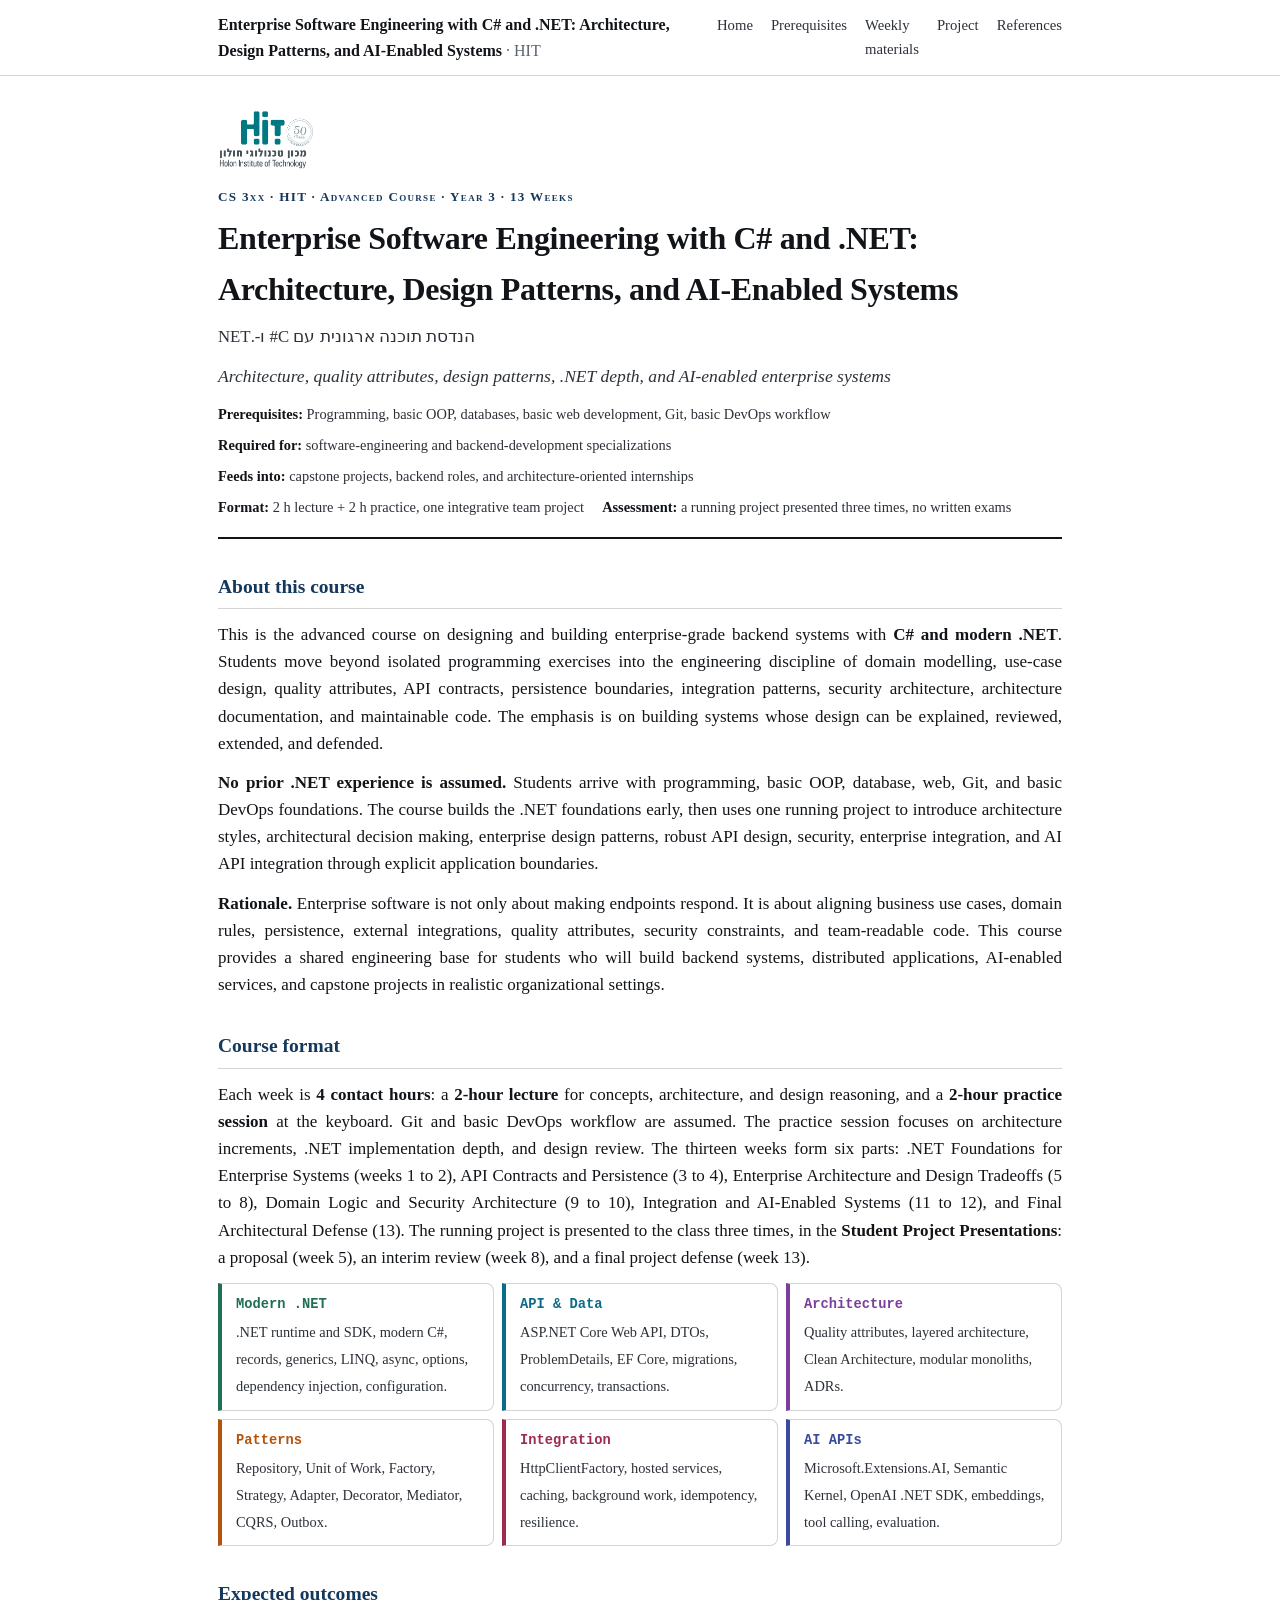
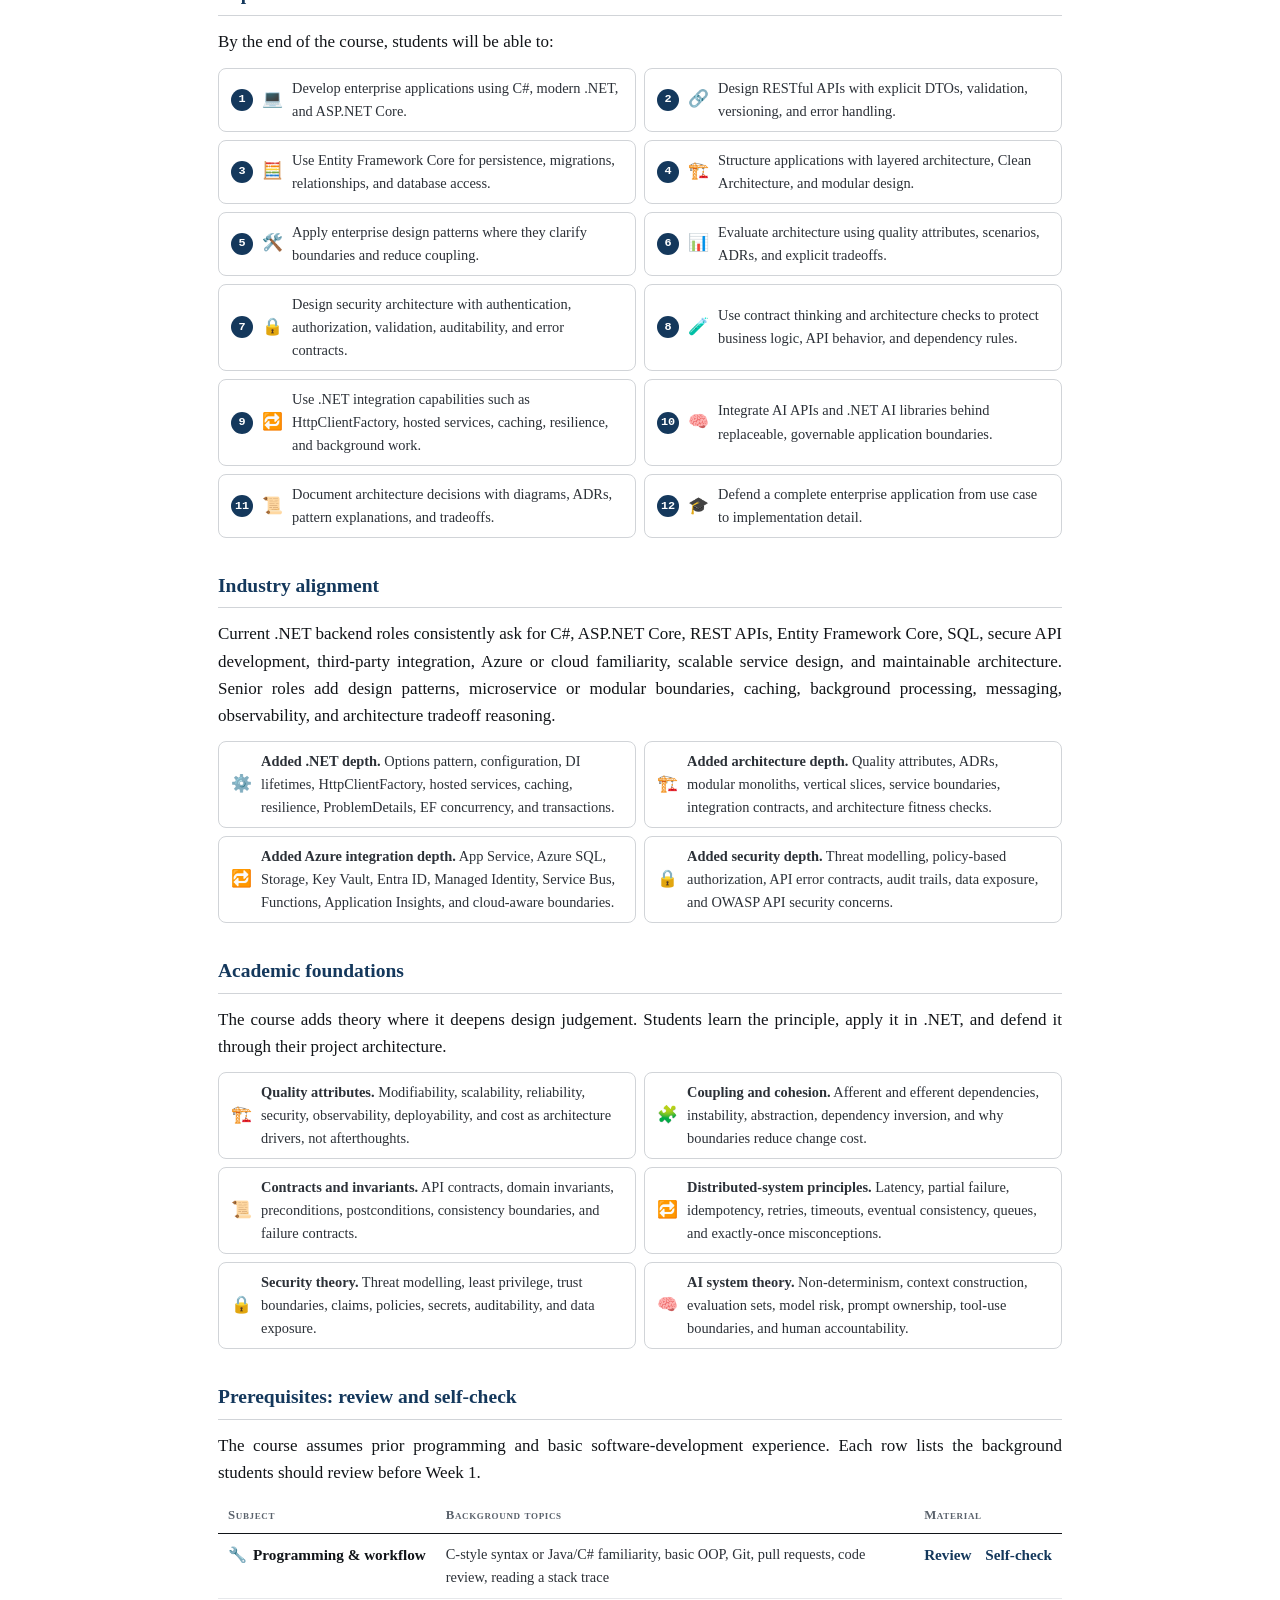
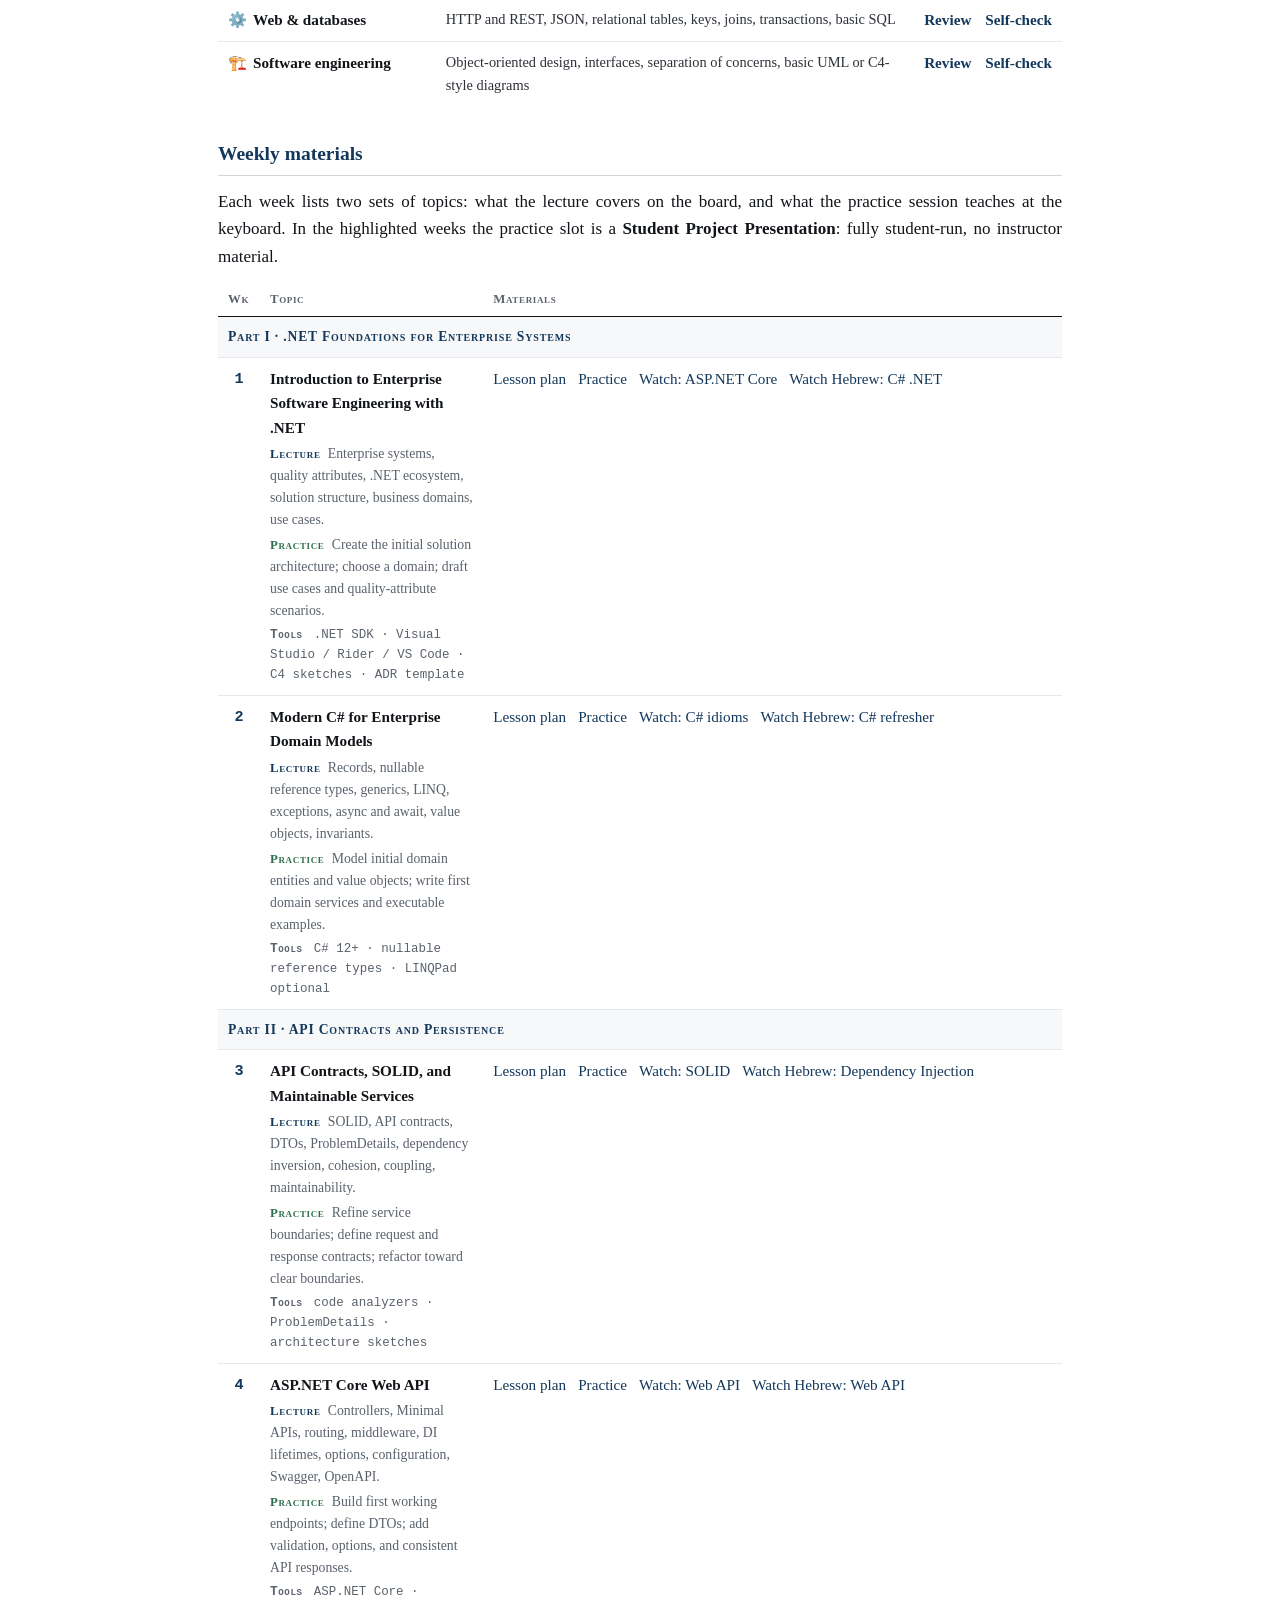
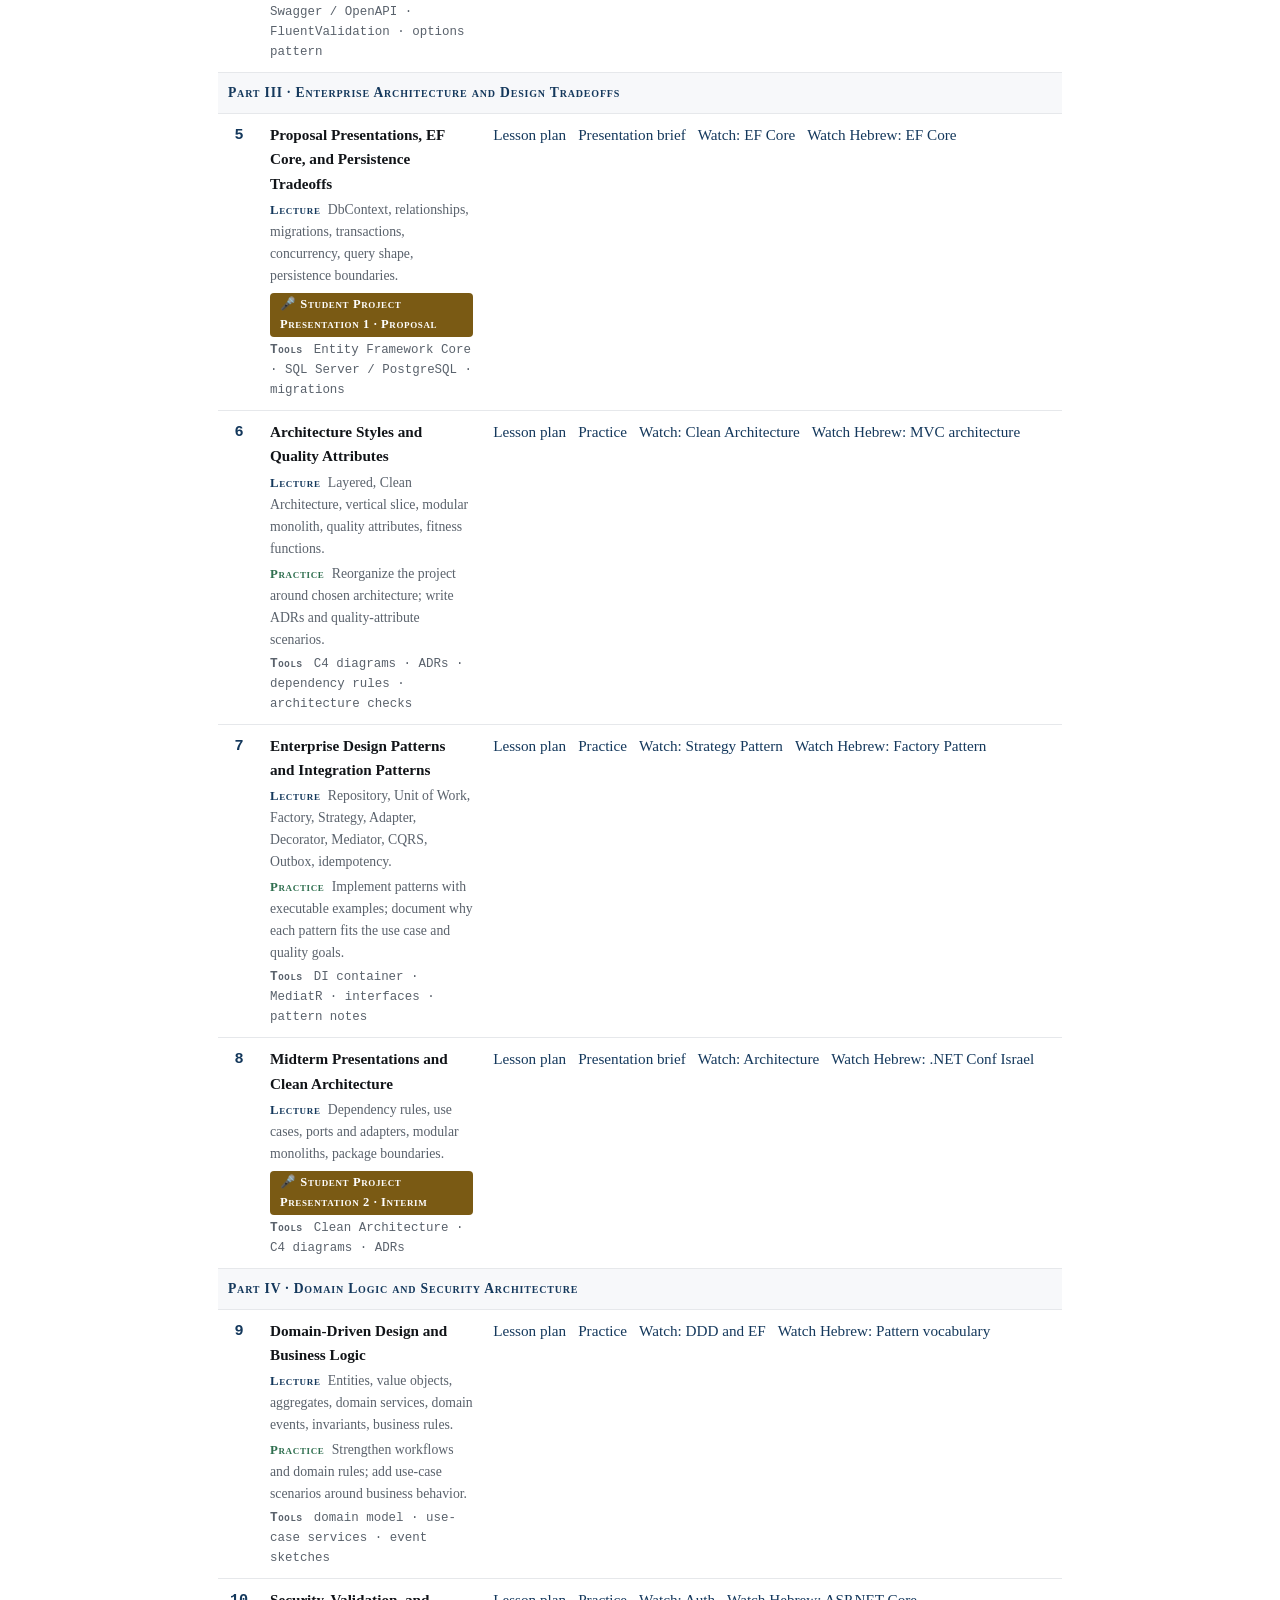
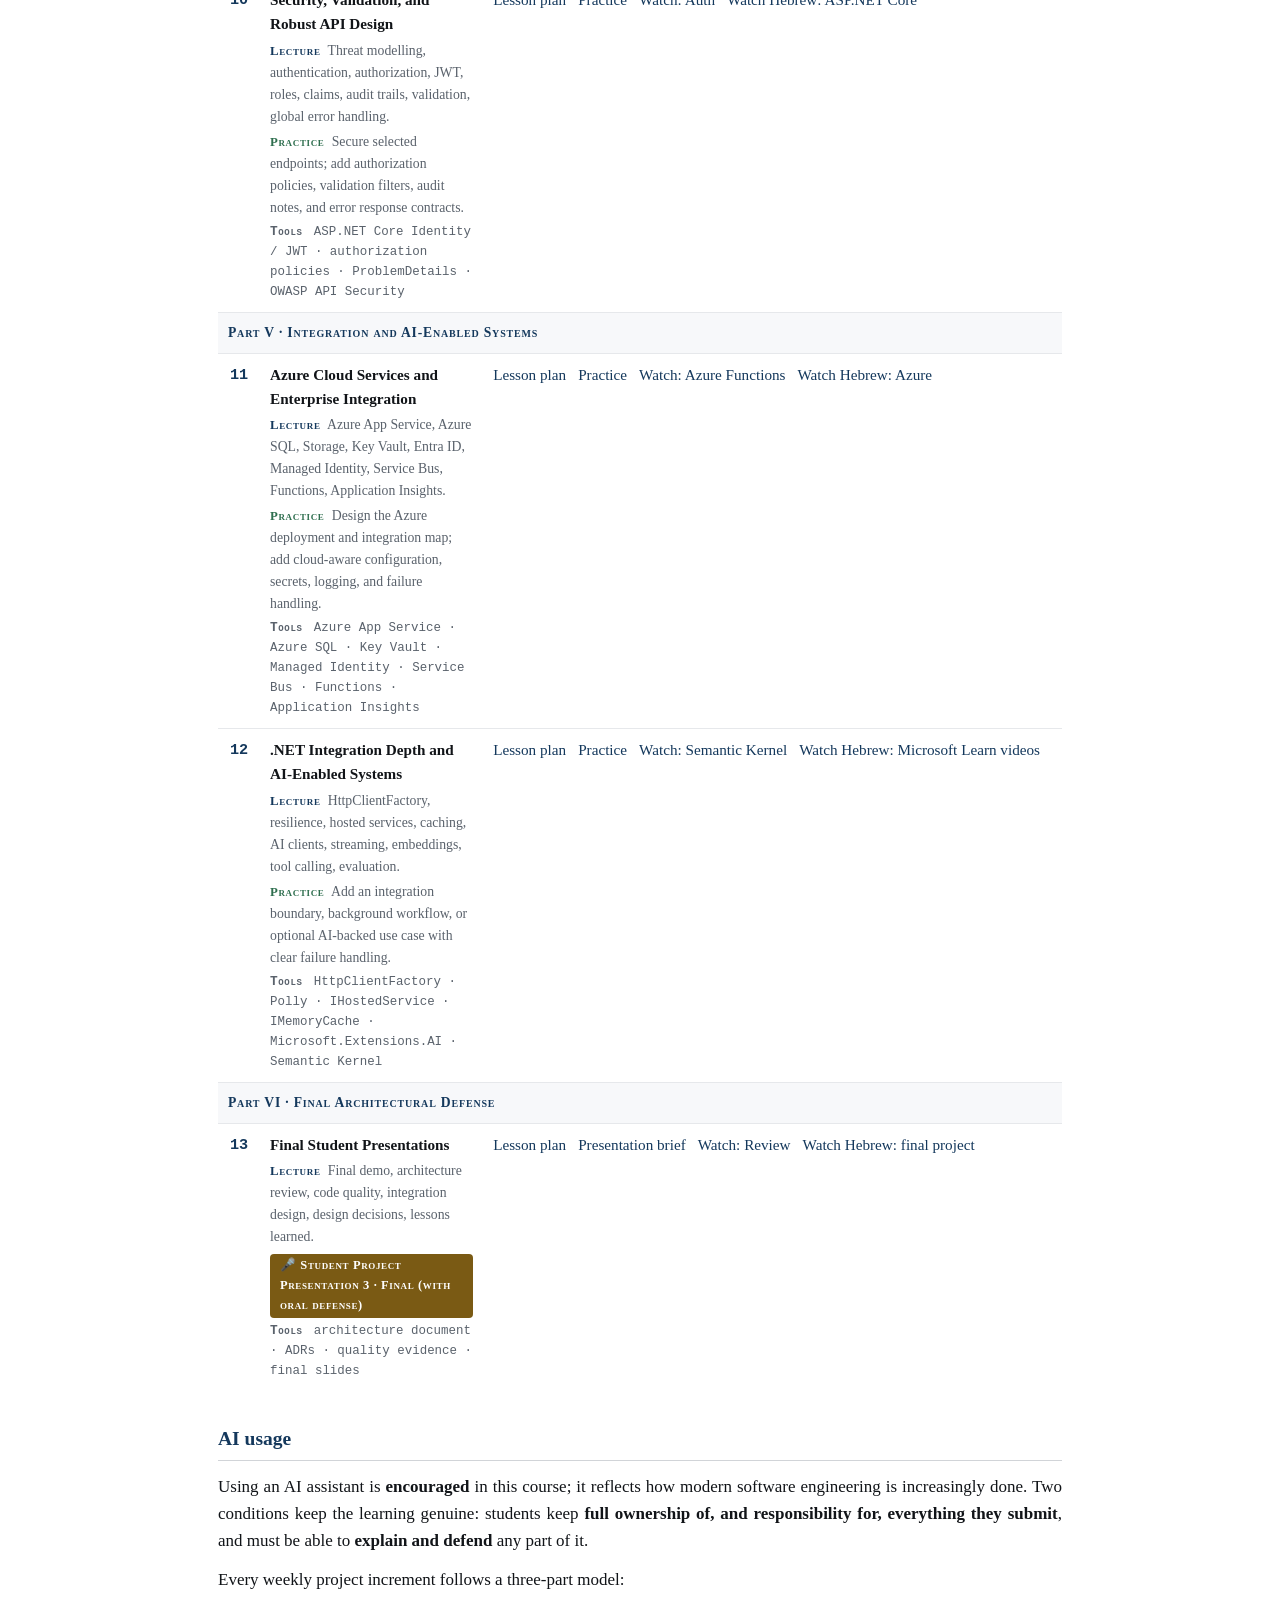
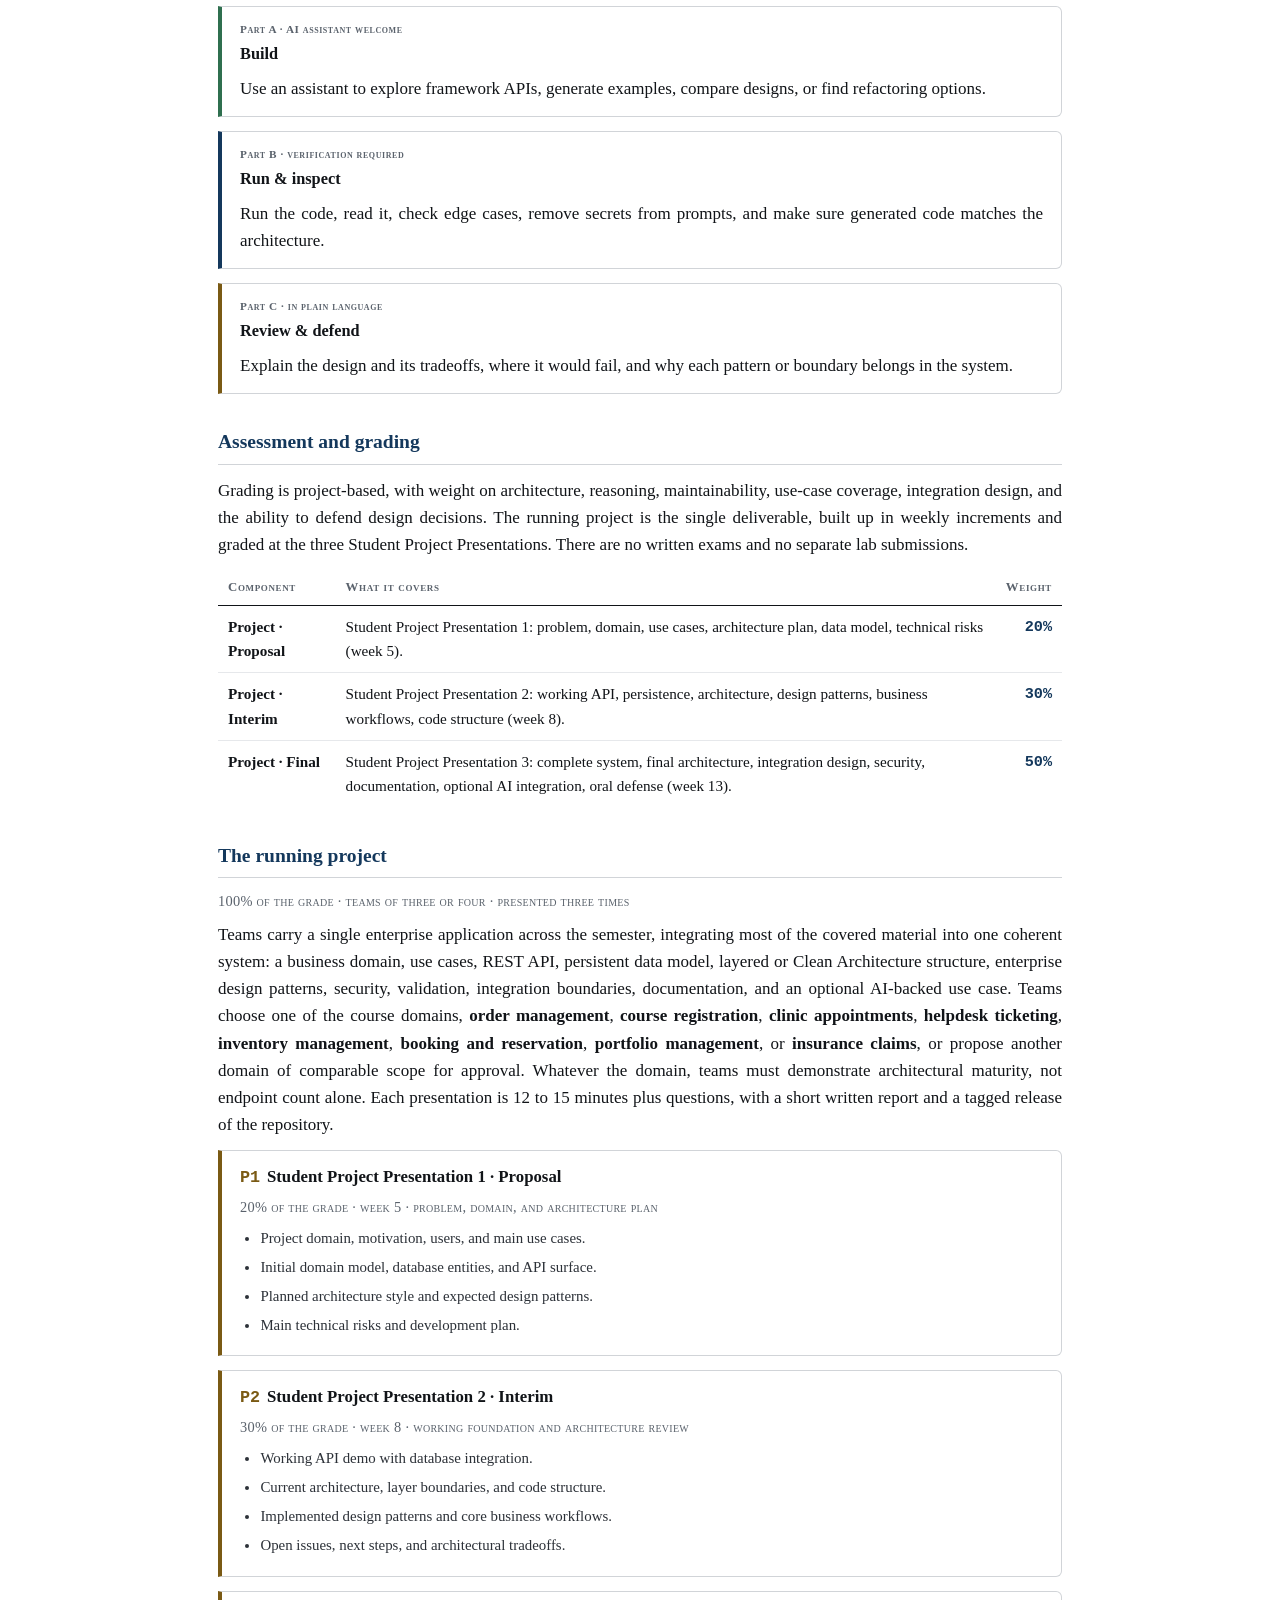
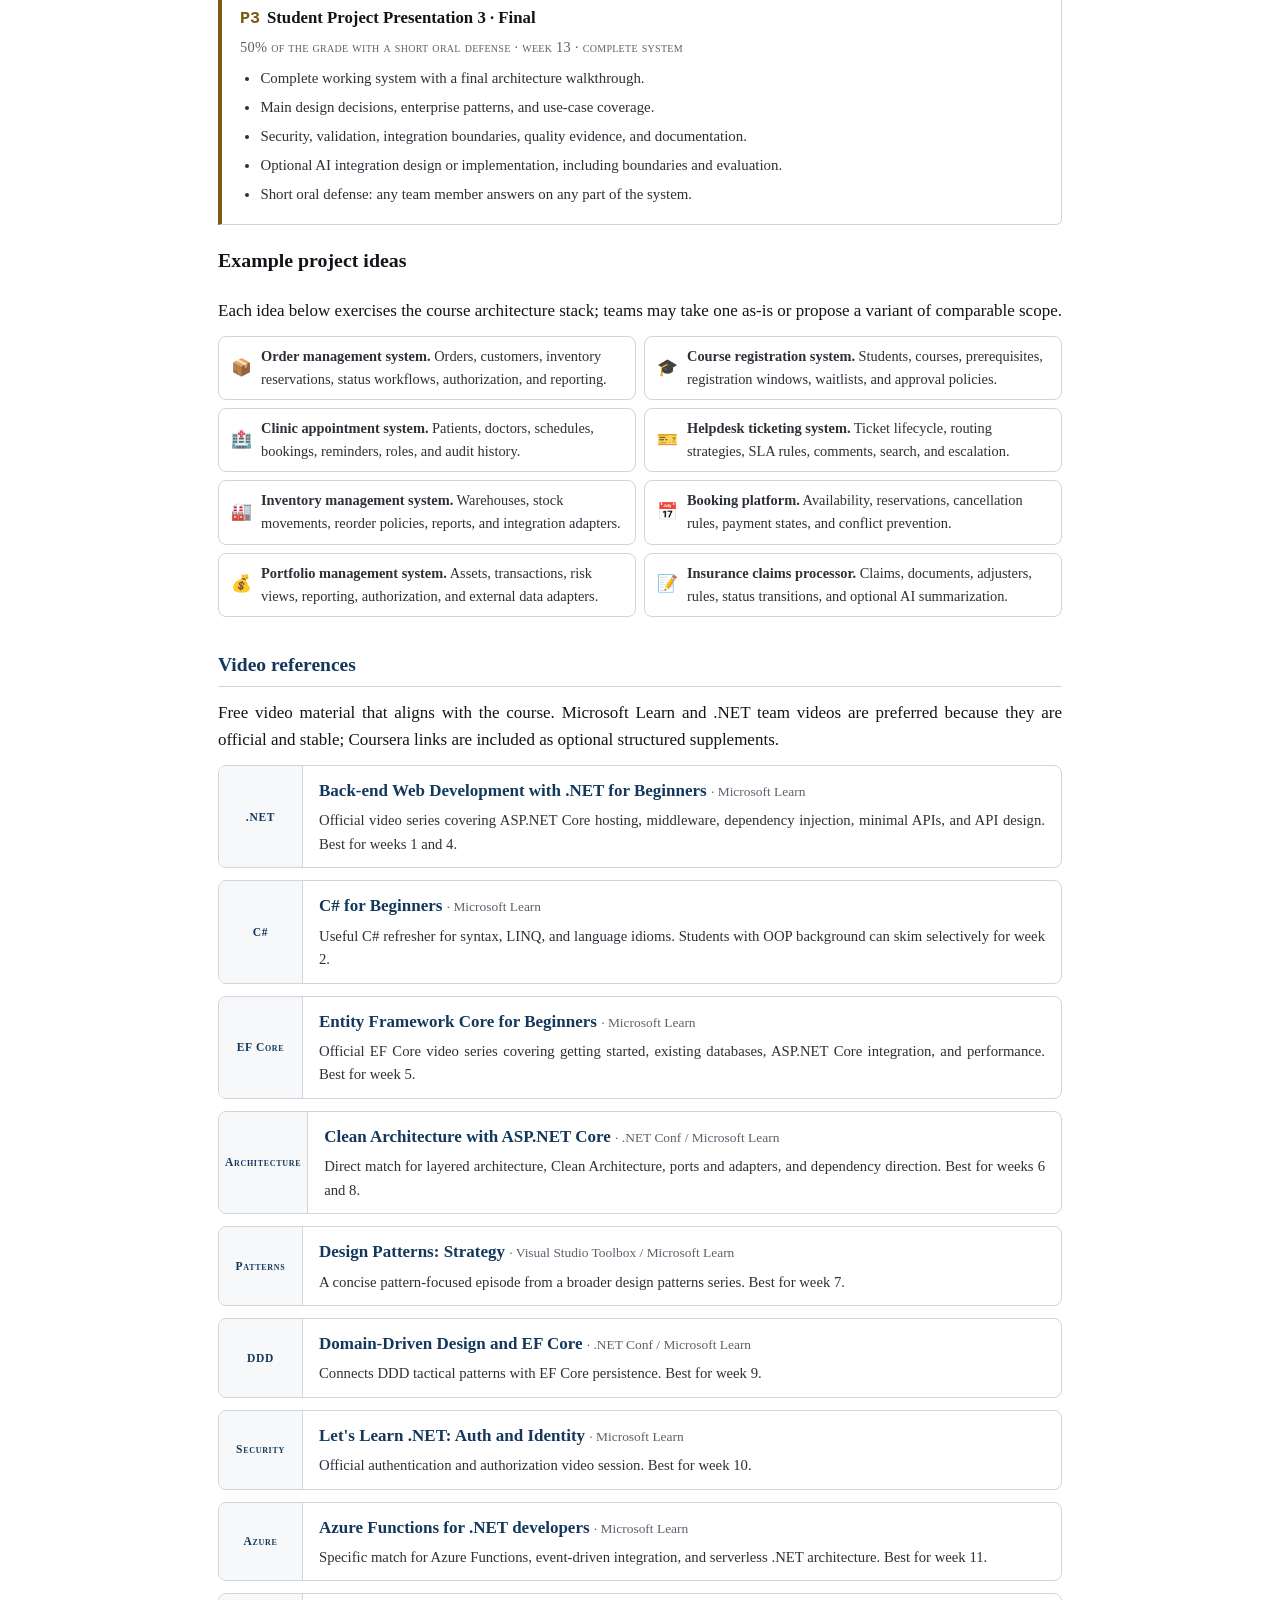
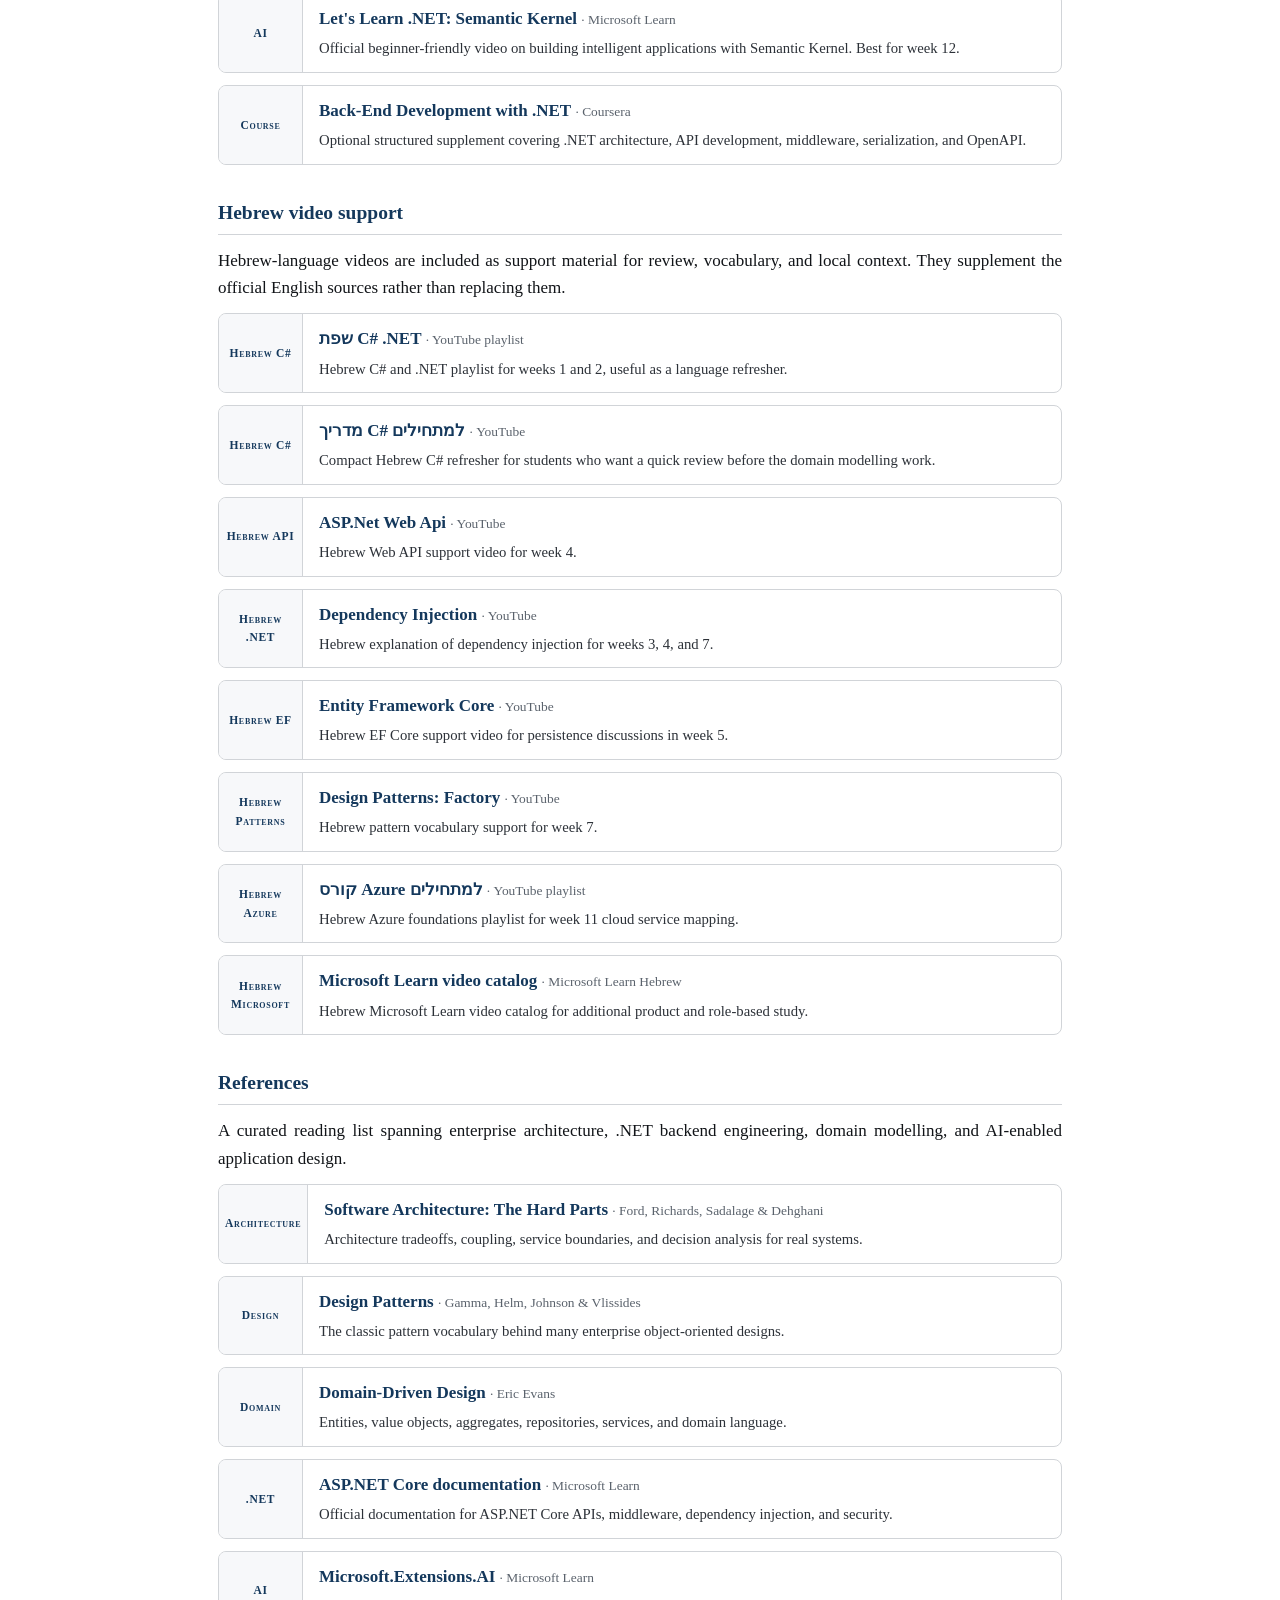
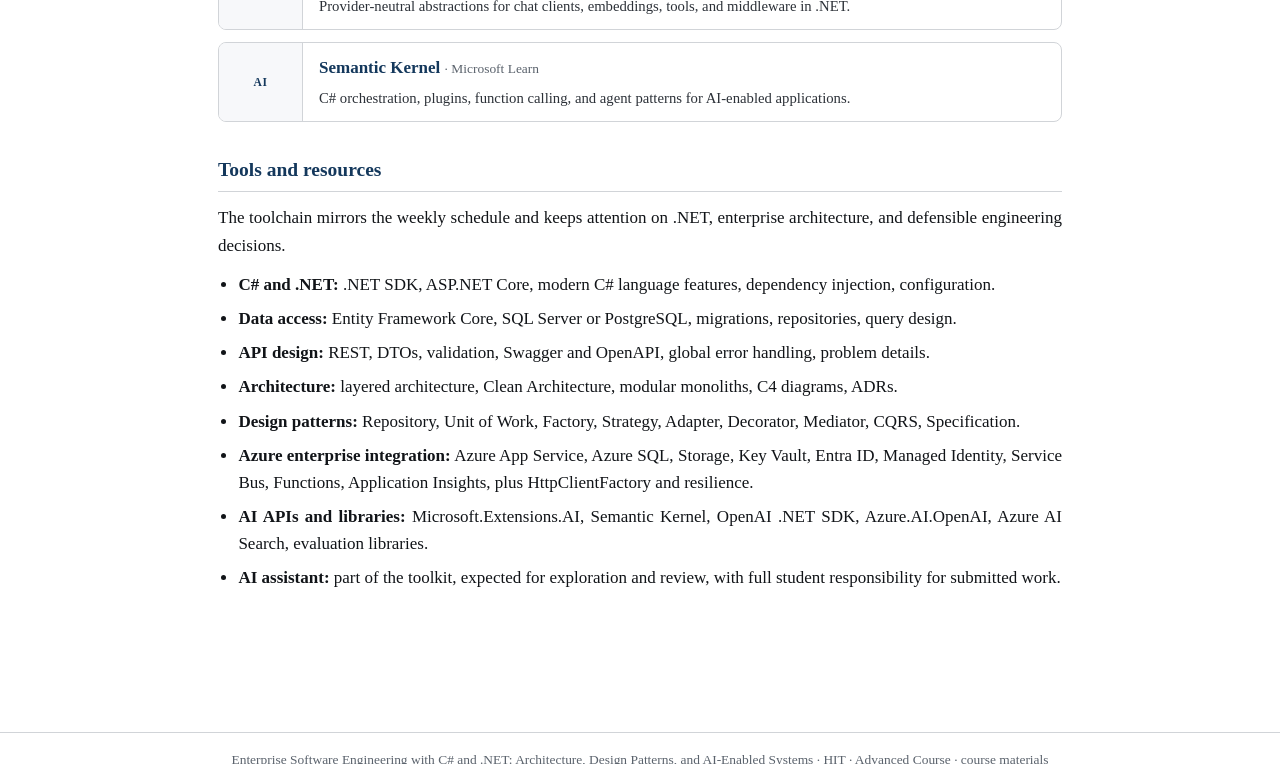
==== commit 7f630590: "Add Hebrew video support and academic foundations" ====
--- a/index.html
+++ b/index.html
@@ -64,7 +64,7 @@
     <div class="ocard"><span class="n">7</span><span class="oi">&#128274;</span><span class="ot">Design security architecture with authentication, authorization, validation, auditability, and error contracts.</span></div>
     <div class="ocard"><span class="n">8</span><span class="oi">&#129514;</span><span class="ot">Use contract thinking and architecture checks to protect business logic, API behavior, and dependency rules.</span></div>
     <div class="ocard"><span class="n">9</span><span class="oi">&#128257;</span><span class="ot">Use .NET integration capabilities such as HttpClientFactory, hosted services, caching, resilience, and background work.</span></div>
-    <div class="ocard"><span class="n">10</span><span class="oi">&#129504;</span><span class="ot">Integrate AI APIs and .NET AI libraries behind testable, governable application boundaries.</span></div>
+    <div class="ocard"><span class="n">10</span><span class="oi">&#129504;</span><span class="ot">Integrate AI APIs and .NET AI libraries behind replaceable, governable application boundaries.</span></div>
     <div class="ocard"><span class="n">11</span><span class="oi">&#128220;</span><span class="ot">Document architecture decisions with diagrams, ADRs, pattern explanations, and tradeoffs.</span></div>
     <div class="ocard"><span class="n">12</span><span class="oi">&#127891;</span><span class="ot">Defend a complete enterprise application from use case to implementation detail.</span></div>
   </div>
@@ -78,6 +78,17 @@
     <div class="ocard"><span class="oi">&#128274;</span><span class="ot"><b>Added security depth.</b> Threat modelling, policy-based authorization, API error contracts, audit trails, data exposure, and OWASP API security concerns.</span></div>
   </div>
 
+  <h2>Academic foundations</h2>
+  <p>The course adds theory where it deepens design judgement. Students learn the principle, apply it in .NET, and defend it through their project architecture.</p>
+  <div class="ocards">
+    <div class="ocard"><span class="oi">&#127959;&#65039;</span><span class="ot"><b>Quality attributes.</b> Modifiability, scalability, reliability, security, observability, deployability, and cost as architecture drivers, not afterthoughts.</span></div>
+    <div class="ocard"><span class="oi">&#129513;</span><span class="ot"><b>Coupling and cohesion.</b> Afferent and efferent dependencies, instability, abstraction, dependency inversion, and why boundaries reduce change cost.</span></div>
+    <div class="ocard"><span class="oi">&#128220;</span><span class="ot"><b>Contracts and invariants.</b> API contracts, domain invariants, preconditions, postconditions, consistency boundaries, and failure contracts.</span></div>
+    <div class="ocard"><span class="oi">&#128257;</span><span class="ot"><b>Distributed-system principles.</b> Latency, partial failure, idempotency, retries, timeouts, eventual consistency, queues, and exactly-once misconceptions.</span></div>
+    <div class="ocard"><span class="oi">&#128274;</span><span class="ot"><b>Security theory.</b> Threat modelling, least privilege, trust boundaries, claims, policies, secrets, auditability, and data exposure.</span></div>
+    <div class="ocard"><span class="oi">&#129504;</span><span class="ot"><b>AI system theory.</b> Non-determinism, context construction, evaluation sets, model risk, prompt ownership, tool-use boundaries, and human accountability.</span></div>
+  </div>
+
   <h2 id="prereq">Prerequisites: review and self-check</h2>
   <p>The course assumes prior programming and basic software-development experience. Each row lists the background students should review before Week 1.</p>
   <table class="prereqs">
@@ -113,7 +124,7 @@
           <span class="lp"><i>Lecture</i> Enterprise systems, quality attributes, .NET ecosystem, solution structure, business domains, use cases.</span>
           <span class="lp pr"><i>Practice</i> Create the initial solution architecture; choose a domain; draft use cases and quality-attribute scenarios.</span>
           <span class="lp tl"><i>Tools</i> .NET SDK &middot; Visual Studio / Rider / VS Code &middot; C4 sketches &middot; ADR template</span></td>
-        <td class="lk"><a href="lessons/week01.html">Lesson plan</a><a href="lessons/week01.html#practice">Practice</a><a href="https://learn.microsoft.com/en-us/shows/back-end-web-development-with-dotnet-for-beginners/what-is-aspnet-core-back-end">Watch: ASP.NET Core</a></td>
+        <td class="lk"><a href="lessons/week01.html">Lesson plan</a><a href="lessons/week01.html#practice">Practice</a><a href="https://learn.microsoft.com/en-us/shows/back-end-web-development-with-dotnet-for-beginners/what-is-aspnet-core-back-end">Watch: ASP.NET Core</a><a href="https://www.youtube.com/playlist?list=PL3LHCvSXd3vr4uvpvkYGT3muNy_lXV3wT">Watch Hebrew: C# .NET</a></td>
       </tr>
       <tr>
         <td class="wk">2</td>
@@ -121,7 +132,7 @@
           <span class="lp"><i>Lecture</i> Records, nullable reference types, generics, LINQ, exceptions, async and await, value objects, invariants.</span>
           <span class="lp pr"><i>Practice</i> Model initial domain entities and value objects; write first domain services and executable examples.</span>
           <span class="lp tl"><i>Tools</i> C# 12+ &middot; nullable reference types &middot; LINQPad optional</span></td>
-        <td class="lk"><a href="lessons/week02.html">Lesson plan</a><a href="lessons/week02.html#practice">Practice</a><a href="https://learn.microsoft.com/en-us/shows/csharp-for-beginners/">Watch: C# idioms</a></td>
+        <td class="lk"><a href="lessons/week02.html">Lesson plan</a><a href="lessons/week02.html#practice">Practice</a><a href="https://learn.microsoft.com/en-us/shows/csharp-for-beginners/">Watch: C# idioms</a><a href="https://www.youtube.com/watch?v=3QIvNWXvtxY">Watch Hebrew: C# refresher</a></td>
       </tr>
 
       <tr class="part"><td colspan="3">Part II &middot; API Contracts and Persistence</td></tr>
@@ -129,9 +140,9 @@
         <td class="wk">3</td>
         <td class="t"><b>API Contracts, SOLID, and Maintainable Services</b>
           <span class="lp"><i>Lecture</i> SOLID, API contracts, DTOs, ProblemDetails, dependency inversion, cohesion, coupling, maintainability.</span>
-          <span class="lp pr"><i>Practice</i> Refine service boundaries; define request and response contracts; refactor toward testable components.</span>
-          <span class="lp tl"><i>Tools</i> .NET test runner &middot; code analyzers &middot; ProblemDetails &middot; architecture sketches</span></td>
-        <td class="lk"><a href="lessons/week03.html">Lesson plan</a><a href="lessons/week03.html#practice">Practice</a><a href="https://www.coursera.org/learn/packt-asp-net-core-solid-and-clean-architecture-net-5-and-up-iqwi9">Watch: SOLID</a></td>
+          <span class="lp pr"><i>Practice</i> Refine service boundaries; define request and response contracts; refactor toward clear boundaries.</span>
+          <span class="lp tl"><i>Tools</i> code analyzers &middot; ProblemDetails &middot; architecture sketches</span></td>
+        <td class="lk"><a href="lessons/week03.html">Lesson plan</a><a href="lessons/week03.html#practice">Practice</a><a href="https://www.coursera.org/learn/packt-asp-net-core-solid-and-clean-architecture-net-5-and-up-iqwi9">Watch: SOLID</a><a href="https://www.youtube.com/watch?v=tV2PAF2Ea30">Watch Hebrew: Dependency Injection</a></td>
       </tr>
       <tr>
         <td class="wk">4</td>
@@ -139,7 +150,7 @@
           <span class="lp"><i>Lecture</i> Controllers, Minimal APIs, routing, middleware, DI lifetimes, options, configuration, Swagger, OpenAPI.</span>
           <span class="lp pr"><i>Practice</i> Build first working endpoints; define DTOs; add validation, options, and consistent API responses.</span>
           <span class="lp tl"><i>Tools</i> ASP.NET Core &middot; Swagger / OpenAPI &middot; FluentValidation &middot; options pattern</span></td>
-        <td class="lk"><a href="lessons/week04.html">Lesson plan</a><a href="lessons/week04.html#practice">Practice</a><a href="https://learn.microsoft.com/en-us/shows/back-end-web-development-with-dotnet-for-beginners/implementing-a-web-api-in-dotnet-backend-web-development-with-dotnet-for-beginners">Watch: Web API</a></td>
+        <td class="lk"><a href="lessons/week04.html">Lesson plan</a><a href="lessons/week04.html#practice">Practice</a><a href="https://learn.microsoft.com/en-us/shows/back-end-web-development-with-dotnet-for-beginners/implementing-a-web-api-in-dotnet-backend-web-development-with-dotnet-for-beginners">Watch: Web API</a><a href="https://www.youtube.com/watch?v=dR7lTKiCC1M">Watch Hebrew: Web API</a></td>
       </tr>
 
       <tr class="part"><td colspan="3">Part III &middot; Enterprise Architecture and Design Tradeoffs</td></tr>
@@ -149,7 +160,7 @@
           <span class="lp"><i>Lecture</i> DbContext, relationships, migrations, transactions, concurrency, query shape, persistence boundaries.</span>
           <span class="pres">&#127908; Student Project Presentation 1 &middot; Proposal</span>
           <span class="lp tl"><i>Tools</i> Entity Framework Core &middot; SQL Server / PostgreSQL &middot; migrations</span></td>
-        <td class="lk"><a href="lessons/week05.html">Lesson plan</a><a href="lessons/week05.html#practice">Presentation brief</a><a href="https://learn.microsoft.com/en-us/shows/entity-framework-core-for-beginners/getting-started-with-entity-framework-core">Watch: EF Core</a></td>
+        <td class="lk"><a href="lessons/week05.html">Lesson plan</a><a href="lessons/week05.html#practice">Presentation brief</a><a href="https://learn.microsoft.com/en-us/shows/entity-framework-core-for-beginners/getting-started-with-entity-framework-core">Watch: EF Core</a><a href="https://www.youtube.com/watch?v=6x9EXYKLHuE">Watch Hebrew: EF Core</a></td>
       </tr>
       <tr>
         <td class="wk">6</td>
@@ -157,7 +168,7 @@
           <span class="lp"><i>Lecture</i> Layered, Clean Architecture, vertical slice, modular monolith, quality attributes, fitness functions.</span>
           <span class="lp pr"><i>Practice</i> Reorganize the project around chosen architecture; write ADRs and quality-attribute scenarios.</span>
           <span class="lp tl"><i>Tools</i> C4 diagrams &middot; ADRs &middot; dependency rules &middot; architecture checks</span></td>
-        <td class="lk"><a href="lessons/week06.html">Lesson plan</a><a href="lessons/week06.html#practice">Practice</a><a href="https://learn.microsoft.com/en-us/shows/dotnetconf-2021/clean-architecture-with-aspnet-core-6">Watch: Clean Architecture</a></td>
+        <td class="lk"><a href="lessons/week06.html">Lesson plan</a><a href="lessons/week06.html#practice">Practice</a><a href="https://learn.microsoft.com/en-us/shows/dotnetconf-2021/clean-architecture-with-aspnet-core-6">Watch: Clean Architecture</a><a href="https://www.youtube.com/watch?v=ksqeTyX1Pe4">Watch Hebrew: MVC architecture</a></td>
       </tr>
       <tr>
         <td class="wk">7</td>
@@ -165,7 +176,7 @@
           <span class="lp"><i>Lecture</i> Repository, Unit of Work, Factory, Strategy, Adapter, Decorator, Mediator, CQRS, Outbox, idempotency.</span>
           <span class="lp pr"><i>Practice</i> Implement patterns with executable examples; document why each pattern fits the use case and quality goals.</span>
           <span class="lp tl"><i>Tools</i> DI container &middot; MediatR &middot; interfaces &middot; pattern notes</span></td>
-        <td class="lk"><a href="lessons/week07.html">Lesson plan</a><a href="lessons/week07.html#practice">Practice</a><a href="https://learn.microsoft.com/en-us/shows/visual-studio-toolbox/design-patterns-strategy">Watch: Strategy Pattern</a></td>
+        <td class="lk"><a href="lessons/week07.html">Lesson plan</a><a href="lessons/week07.html#practice">Practice</a><a href="https://learn.microsoft.com/en-us/shows/visual-studio-toolbox/design-patterns-strategy">Watch: Strategy Pattern</a><a href="https://www.youtube.com/watch?v=WxRHA9PnYSg">Watch Hebrew: Factory Pattern</a></td>
       </tr>
       <tr>
         <td class="wk">8</td>
@@ -173,7 +184,7 @@
           <span class="lp"><i>Lecture</i> Dependency rules, use cases, ports and adapters, modular monoliths, package boundaries.</span>
           <span class="pres">&#127908; Student Project Presentation 2 &middot; Interim</span>
           <span class="lp tl"><i>Tools</i> Clean Architecture &middot; C4 diagrams &middot; ADRs</span></td>
-        <td class="lk"><a href="lessons/week08.html">Lesson plan</a><a href="lessons/week08.html#practice">Presentation brief</a><a href="https://learn.microsoft.com/en-us/shows/dotnetconf-2021/clean-architecture-with-aspnet-core-6">Watch: Architecture</a></td>
+        <td class="lk"><a href="lessons/week08.html">Lesson plan</a><a href="lessons/week08.html#practice">Presentation brief</a><a href="https://learn.microsoft.com/en-us/shows/dotnetconf-2021/clean-architecture-with-aspnet-core-6">Watch: Architecture</a><a href="https://www.youtube.com/watch?v=QpOtg8Y6NSU">Watch Hebrew: .NET Conf Israel</a></td>
       </tr>
 
       <tr class="part"><td colspan="3">Part IV &middot; Domain Logic and Security Architecture</td></tr>
@@ -183,7 +194,7 @@
           <span class="lp"><i>Lecture</i> Entities, value objects, aggregates, domain services, domain events, invariants, business rules.</span>
           <span class="lp pr"><i>Practice</i> Strengthen workflows and domain rules; add use-case scenarios around business behavior.</span>
           <span class="lp tl"><i>Tools</i> domain model &middot; use-case services &middot; event sketches</span></td>
-        <td class="lk"><a href="lessons/week09.html">Lesson plan</a><a href="lessons/week09.html#practice">Practice</a><a href="https://learn.microsoft.com/en-us/shows/dotnetconf-focus-on-microservices/the-intersection-of-microservices-domain-driven-design-and-entity-framework-core">Watch: DDD and EF</a></td>
+        <td class="lk"><a href="lessons/week09.html">Lesson plan</a><a href="lessons/week09.html#practice">Practice</a><a href="https://learn.microsoft.com/en-us/shows/dotnetconf-focus-on-microservices/the-intersection-of-microservices-domain-driven-design-and-entity-framework-core">Watch: DDD and EF</a><a href="https://www.youtube.com/watch?v=AIs6tFCt6Tg">Watch Hebrew: Pattern vocabulary</a></td>
       </tr>
       <tr>
         <td class="wk">10</td>
@@ -191,7 +202,7 @@
           <span class="lp"><i>Lecture</i> Threat modelling, authentication, authorization, JWT, roles, claims, audit trails, validation, global error handling.</span>
           <span class="lp pr"><i>Practice</i> Secure selected endpoints; add authorization policies, validation filters, audit notes, and error response contracts.</span>
           <span class="lp tl"><i>Tools</i> ASP.NET Core Identity / JWT &middot; authorization policies &middot; ProblemDetails &middot; OWASP API Security</span></td>
-        <td class="lk"><a href="lessons/week10.html">Lesson plan</a><a href="lessons/week10.html#practice">Practice</a><a href="https://learn.microsoft.com/en-us/shows/lets-learn-dotnet/lets-learn-dotnet-auth-and-identity">Watch: Auth</a></td>
+        <td class="lk"><a href="lessons/week10.html">Lesson plan</a><a href="lessons/week10.html#practice">Practice</a><a href="https://learn.microsoft.com/en-us/shows/lets-learn-dotnet/lets-learn-dotnet-auth-and-identity">Watch: Auth</a><a href="https://www.youtube.com/watch?v=uHllKQrVB-E">Watch Hebrew: ASP.NET Core</a></td>
       </tr>
 
       <tr class="part"><td colspan="3">Part V &middot; Integration and AI-Enabled Systems</td></tr>
@@ -201,7 +212,7 @@
           <span class="lp"><i>Lecture</i> Azure App Service, Azure SQL, Storage, Key Vault, Entra ID, Managed Identity, Service Bus, Functions, Application Insights.</span>
           <span class="lp pr"><i>Practice</i> Design the Azure deployment and integration map; add cloud-aware configuration, secrets, logging, and failure handling.</span>
           <span class="lp tl"><i>Tools</i> Azure App Service &middot; Azure SQL &middot; Key Vault &middot; Managed Identity &middot; Service Bus &middot; Functions &middot; Application Insights</span></td>
-        <td class="lk"><a href="lessons/week11.html">Lesson plan</a><a href="lessons/week11.html#practice">Practice</a><a href="https://learn.microsoft.com/en-us/shows/visual-studio-live-2023/azure-functions-for-dotnet-developers-everything-you-need-to-know">Watch: Azure Functions</a></td>
+        <td class="lk"><a href="lessons/week11.html">Lesson plan</a><a href="lessons/week11.html#practice">Practice</a><a href="https://learn.microsoft.com/en-us/shows/visual-studio-live-2023/azure-functions-for-dotnet-developers-everything-you-need-to-know">Watch: Azure Functions</a><a href="https://www.youtube.com/playlist?list=PL3LHCvSXd3vqMjufSR6IITKZn9W7JL-nu">Watch Hebrew: Azure</a></td>
       </tr>
       <tr>
         <td class="wk">12</td>
@@ -209,7 +220,7 @@
           <span class="lp"><i>Lecture</i> HttpClientFactory, resilience, hosted services, caching, AI clients, streaming, embeddings, tool calling, evaluation.</span>
           <span class="lp pr"><i>Practice</i> Add an integration boundary, background workflow, or optional AI-backed use case with clear failure handling.</span>
           <span class="lp tl"><i>Tools</i> HttpClientFactory &middot; Polly &middot; IHostedService &middot; IMemoryCache &middot; Microsoft.Extensions.AI &middot; Semantic Kernel</span></td>
-        <td class="lk"><a href="lessons/week12.html">Lesson plan</a><a href="lessons/week12.html#practice">Practice</a><a href="https://learn.microsoft.com/en-us/shows/lets-learn-dotnet/lets-learn-dotnet-semantic-kernel">Watch: Semantic Kernel</a></td>
+        <td class="lk"><a href="lessons/week12.html">Lesson plan</a><a href="lessons/week12.html#practice">Practice</a><a href="https://learn.microsoft.com/en-us/shows/lets-learn-dotnet/lets-learn-dotnet-semantic-kernel">Watch: Semantic Kernel</a><a href="https://learn.microsoft.com/he-il/training/course-videos-on-shows">Watch Hebrew: Microsoft Learn videos</a></td>
       </tr>
 
       <tr class="part"><td colspan="3">Part VI &middot; Final Architectural Defense</td></tr>
@@ -219,7 +230,7 @@
           <span class="lp"><i>Lecture</i> Final demo, architecture review, code quality, integration design, design decisions, lessons learned.</span>
           <span class="pres">&#127908; Student Project Presentation 3 &middot; Final (with oral defense)</span>
           <span class="lp tl"><i>Tools</i> architecture document &middot; ADRs &middot; quality evidence &middot; final slides</span></td>
-        <td class="lk"><a href="lessons/week13.html">Lesson plan</a><a href="lessons/week13.html#practice">Presentation brief</a><a href="https://learn.microsoft.com/en-us/shows/dotnetconf-2021/clean-architecture-with-aspnet-core-6">Watch: Review</a></td>
+        <td class="lk"><a href="lessons/week13.html">Lesson plan</a><a href="lessons/week13.html#practice">Presentation brief</a><a href="https://learn.microsoft.com/en-us/shows/dotnetconf-2021/clean-architecture-with-aspnet-core-6">Watch: Review</a><a href="https://www.youtube.com/watch?v=dRnRZDqKD0Y">Watch Hebrew: final project</a></td>
       </tr>
     </tbody>
   </table>
@@ -229,7 +240,7 @@
   <p>Every weekly project increment follows a three-part model:</p>
   <div class="steps">
     <div class="step a"><h3><span class="tag">Part A &middot; AI assistant welcome</span>Build</h3><p>Use an assistant to explore framework APIs, generate examples, compare designs, or find refactoring options.</p></div>
-    <div class="step b"><h3><span class="tag">Part B &middot; verification required</span>Test &amp; inspect</h3><p>Run the code, read it, check edge cases, remove secrets from prompts, and make sure generated code matches the architecture.</p></div>
+    <div class="step b"><h3><span class="tag">Part B &middot; verification required</span>Run &amp; inspect</h3><p>Run the code, read it, check edge cases, remove secrets from prompts, and make sure generated code matches the architecture.</p></div>
     <div class="step c"><h3><span class="tag">Part C &middot; in plain language</span>Review &amp; defend</h3><p>Explain the design and its tradeoffs, where it would fail, and why each pattern or boundary belongs in the system.</p></div>
   </div>
 
@@ -308,6 +319,19 @@
     <div class="refcard"><div class="kind">Course</div><div class="body"><a href="https://www.coursera.org/learn/back-end-development-with-dotnet">Back-End Development with .NET</a> <span class="by">&middot; Coursera</span><p class="note">Optional structured supplement covering .NET architecture, API development, middleware, serialization, and OpenAPI.</p></div></div>
   </div>
 
+  <h2 id="hebrew-videos">Hebrew video support</h2>
+  <p>Hebrew-language videos are included as support material for review, vocabulary, and local context. They supplement the official English sources rather than replacing them.</p>
+  <div class="refgrid">
+    <div class="refcard"><div class="kind">Hebrew C#</div><div class="body"><a href="https://www.youtube.com/playlist?list=PL3LHCvSXd3vr4uvpvkYGT3muNy_lXV3wT">שפת C# .NET</a> <span class="by">&middot; YouTube playlist</span><p class="note">Hebrew C# and .NET playlist for weeks 1 and 2, useful as a language refresher.</p></div></div>
+    <div class="refcard"><div class="kind">Hebrew C#</div><div class="body"><a href="https://www.youtube.com/watch?v=3QIvNWXvtxY">מדריך C# למתחילים</a> <span class="by">&middot; YouTube</span><p class="note">Compact Hebrew C# refresher for students who want a quick review before the domain modelling work.</p></div></div>
+    <div class="refcard"><div class="kind">Hebrew API</div><div class="body"><a href="https://www.youtube.com/watch?v=dR7lTKiCC1M">ASP.Net Web Api</a> <span class="by">&middot; YouTube</span><p class="note">Hebrew Web API support video for week 4.</p></div></div>
+    <div class="refcard"><div class="kind">Hebrew .NET</div><div class="body"><a href="https://www.youtube.com/watch?v=tV2PAF2Ea30">Dependency Injection</a> <span class="by">&middot; YouTube</span><p class="note">Hebrew explanation of dependency injection for weeks 3, 4, and 7.</p></div></div>
+    <div class="refcard"><div class="kind">Hebrew EF</div><div class="body"><a href="https://www.youtube.com/watch?v=6x9EXYKLHuE">Entity Framework Core</a> <span class="by">&middot; YouTube</span><p class="note">Hebrew EF Core support video for persistence discussions in week 5.</p></div></div>
+    <div class="refcard"><div class="kind">Hebrew Patterns</div><div class="body"><a href="https://www.youtube.com/watch?v=WxRHA9PnYSg">Design Patterns: Factory</a> <span class="by">&middot; YouTube</span><p class="note">Hebrew pattern vocabulary support for week 7.</p></div></div>
+    <div class="refcard"><div class="kind">Hebrew Azure</div><div class="body"><a href="https://www.youtube.com/playlist?list=PL3LHCvSXd3vqMjufSR6IITKZn9W7JL-nu">קורס Azure למתחילים</a> <span class="by">&middot; YouTube playlist</span><p class="note">Hebrew Azure foundations playlist for week 11 cloud service mapping.</p></div></div>
+    <div class="refcard"><div class="kind">Hebrew Microsoft</div><div class="body"><a href="https://learn.microsoft.com/he-il/training/course-videos-on-shows">Microsoft Learn video catalog</a> <span class="by">&middot; Microsoft Learn Hebrew</span><p class="note">Hebrew Microsoft Learn video catalog for additional product and role-based study.</p></div></div>
+  </div>
+
   <h2 id="references">References</h2>
   <p>A curated reading list spanning enterprise architecture, .NET backend engineering, domain modelling, and AI-enabled application design.</p>
   <div class="refgrid">
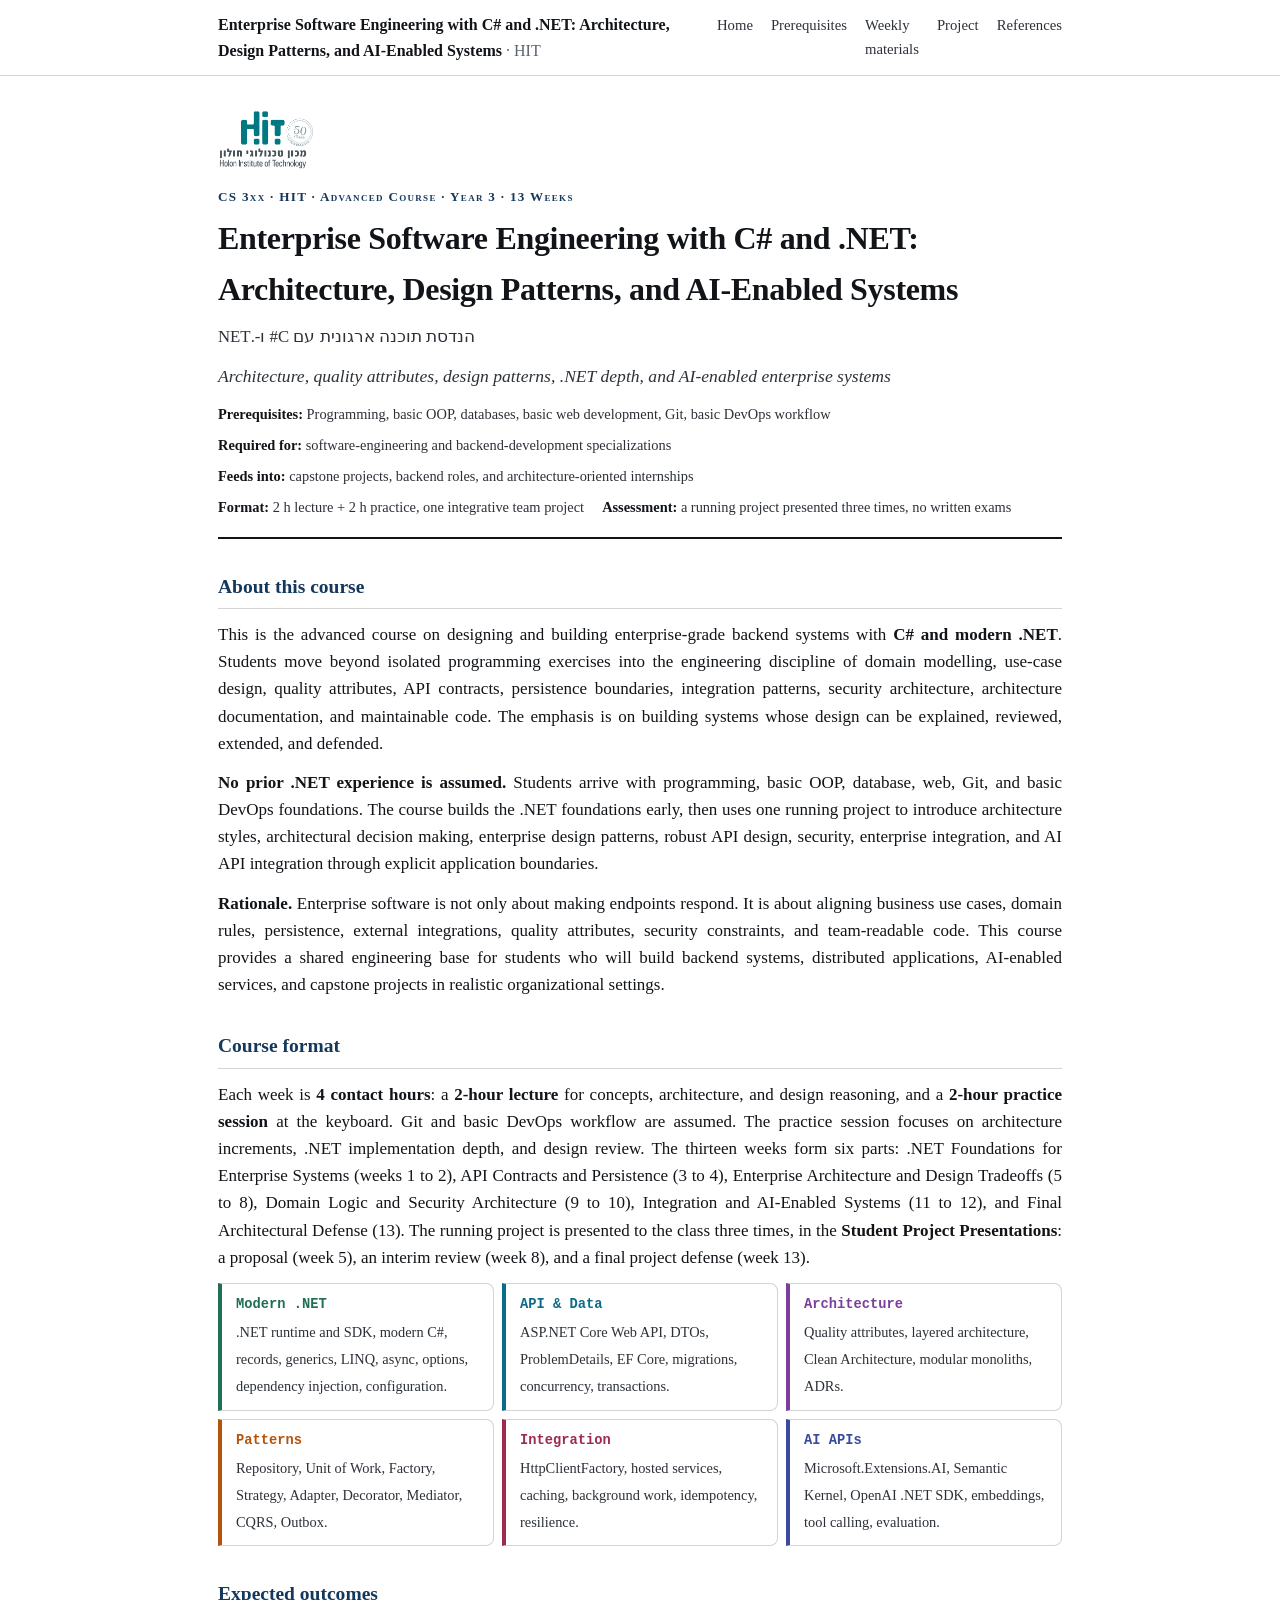
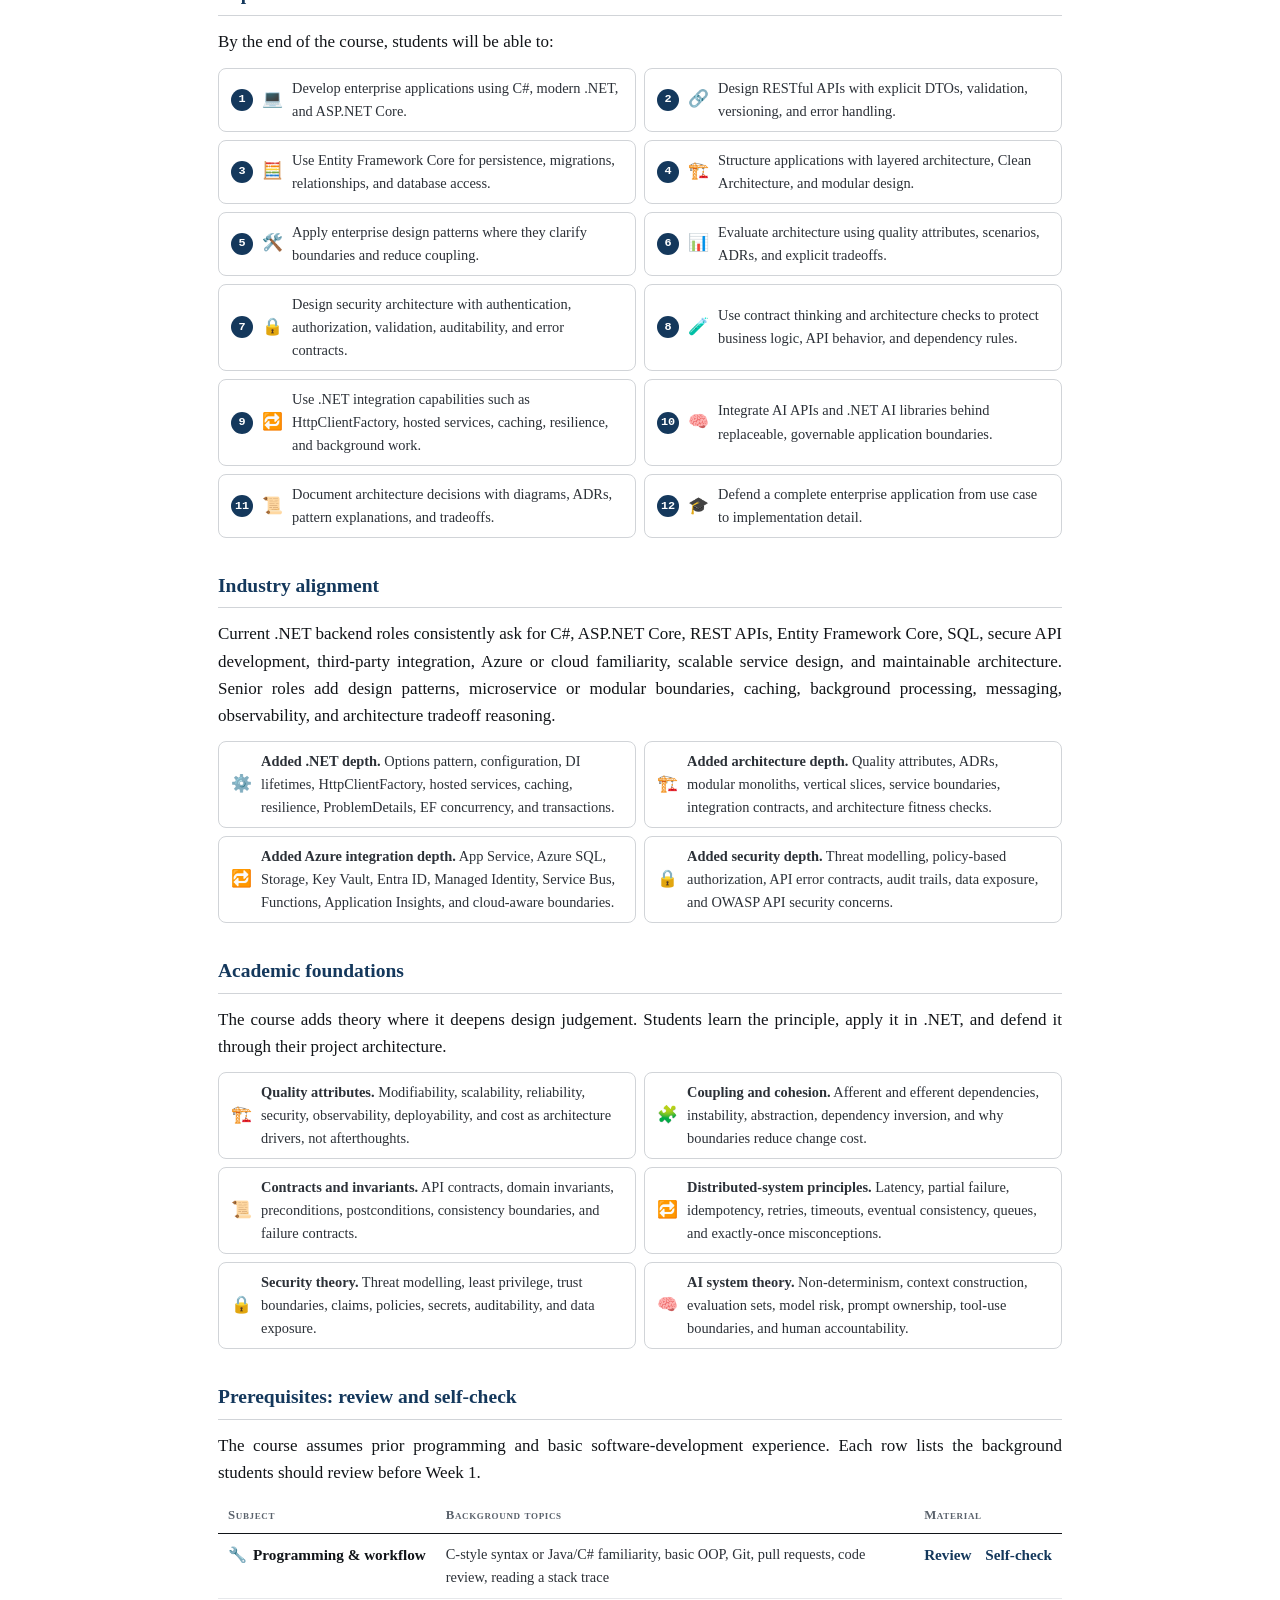
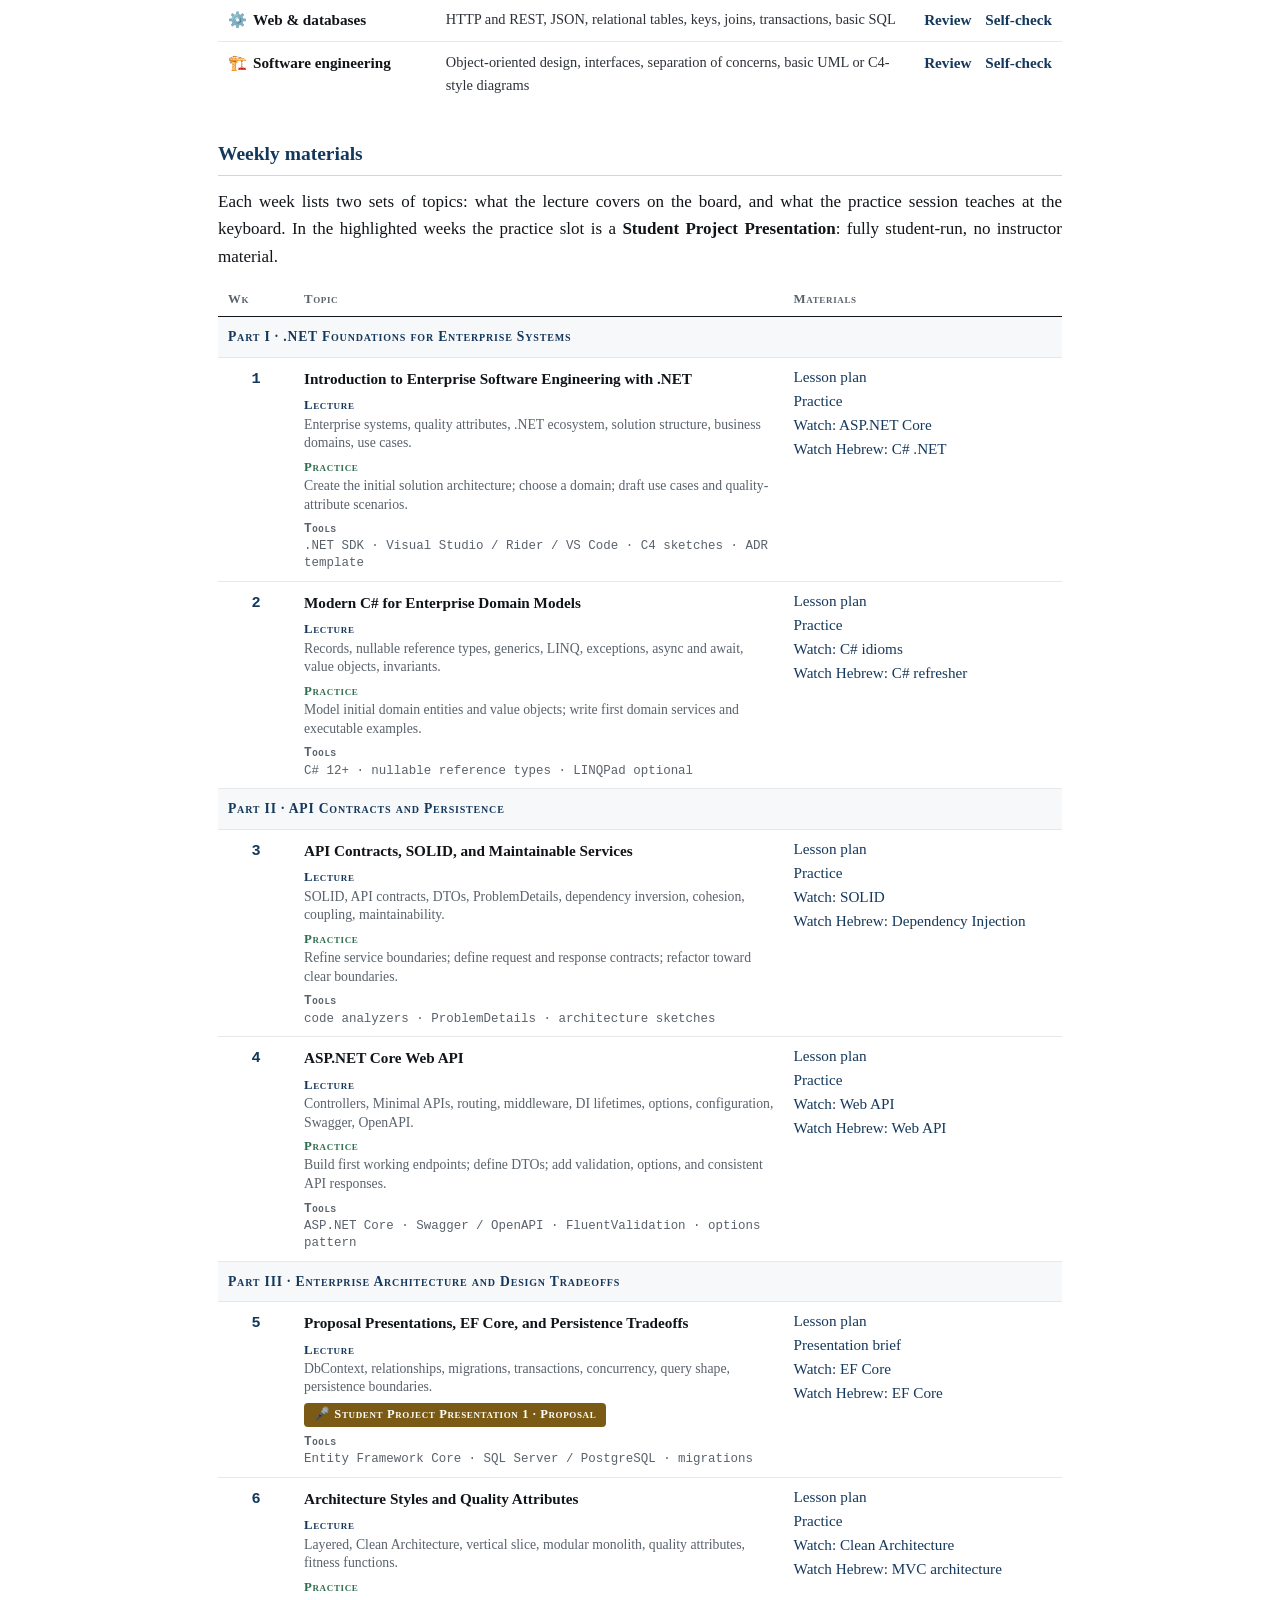
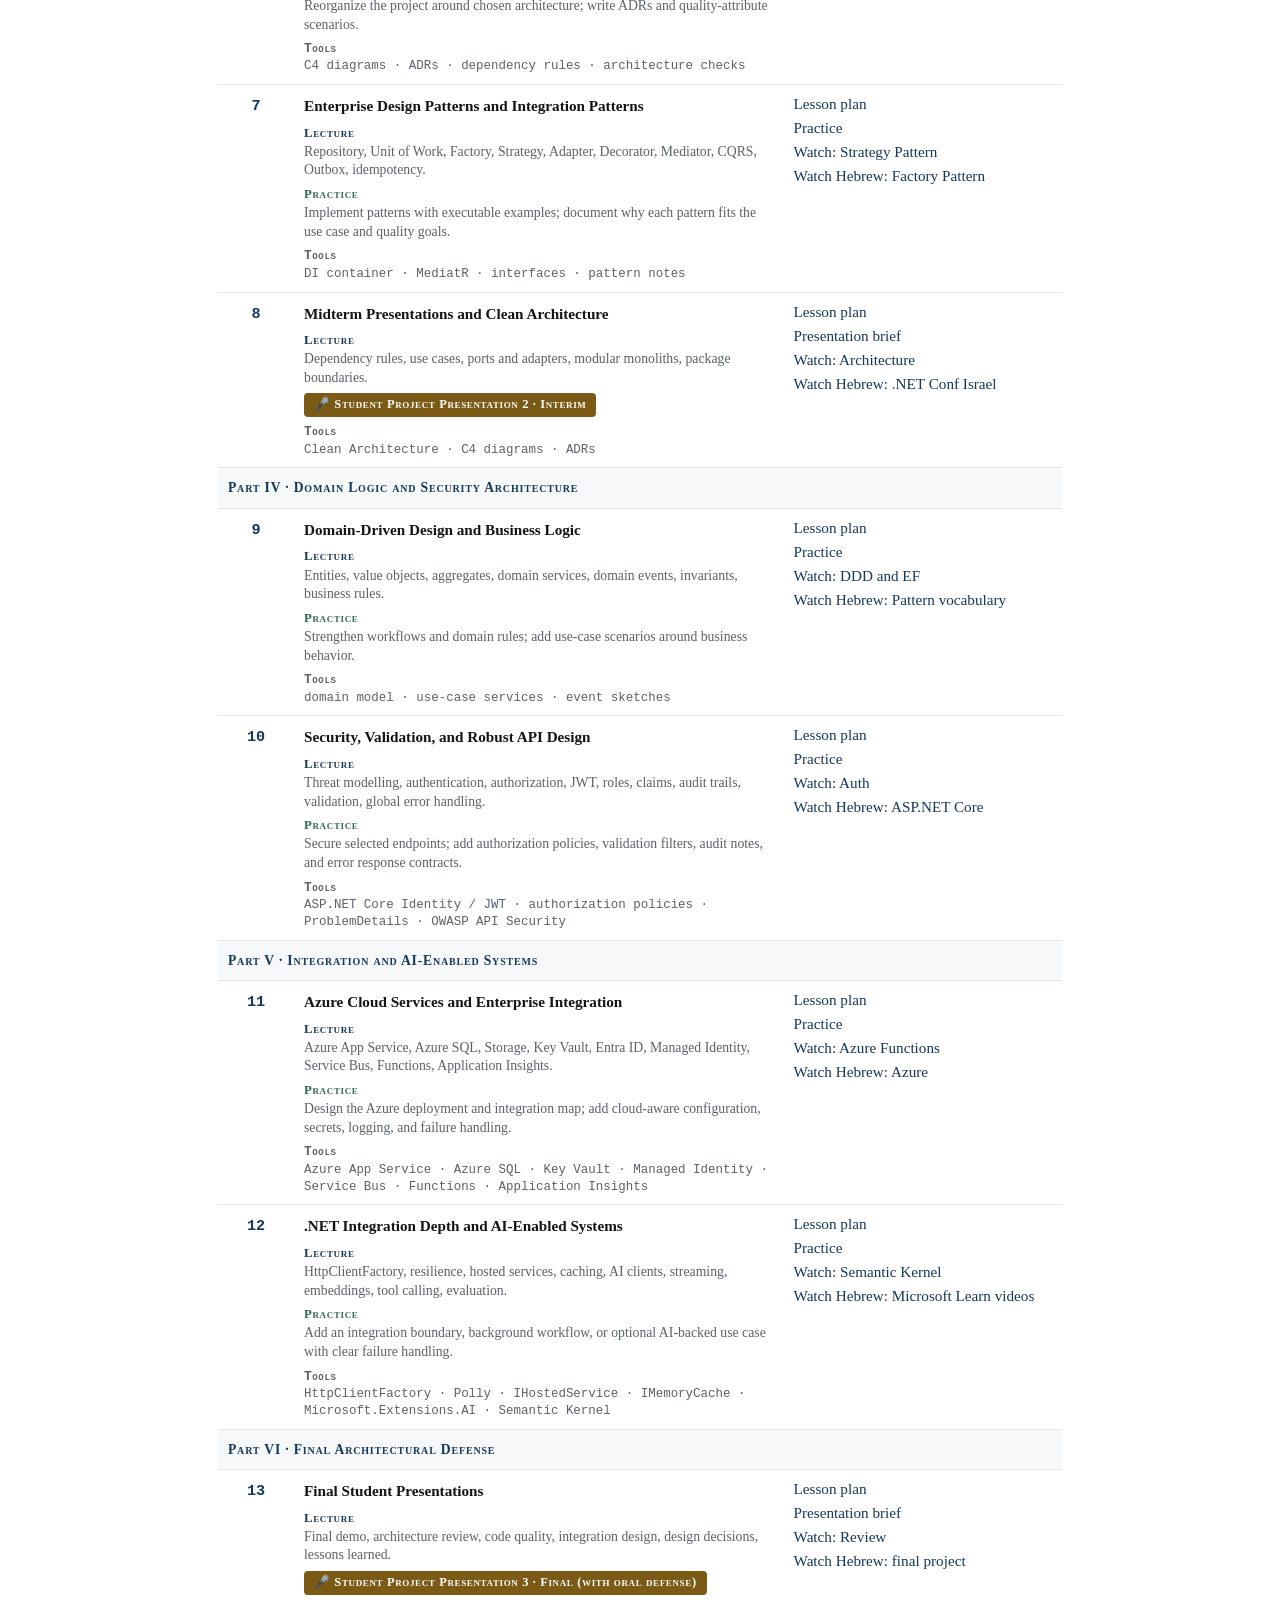
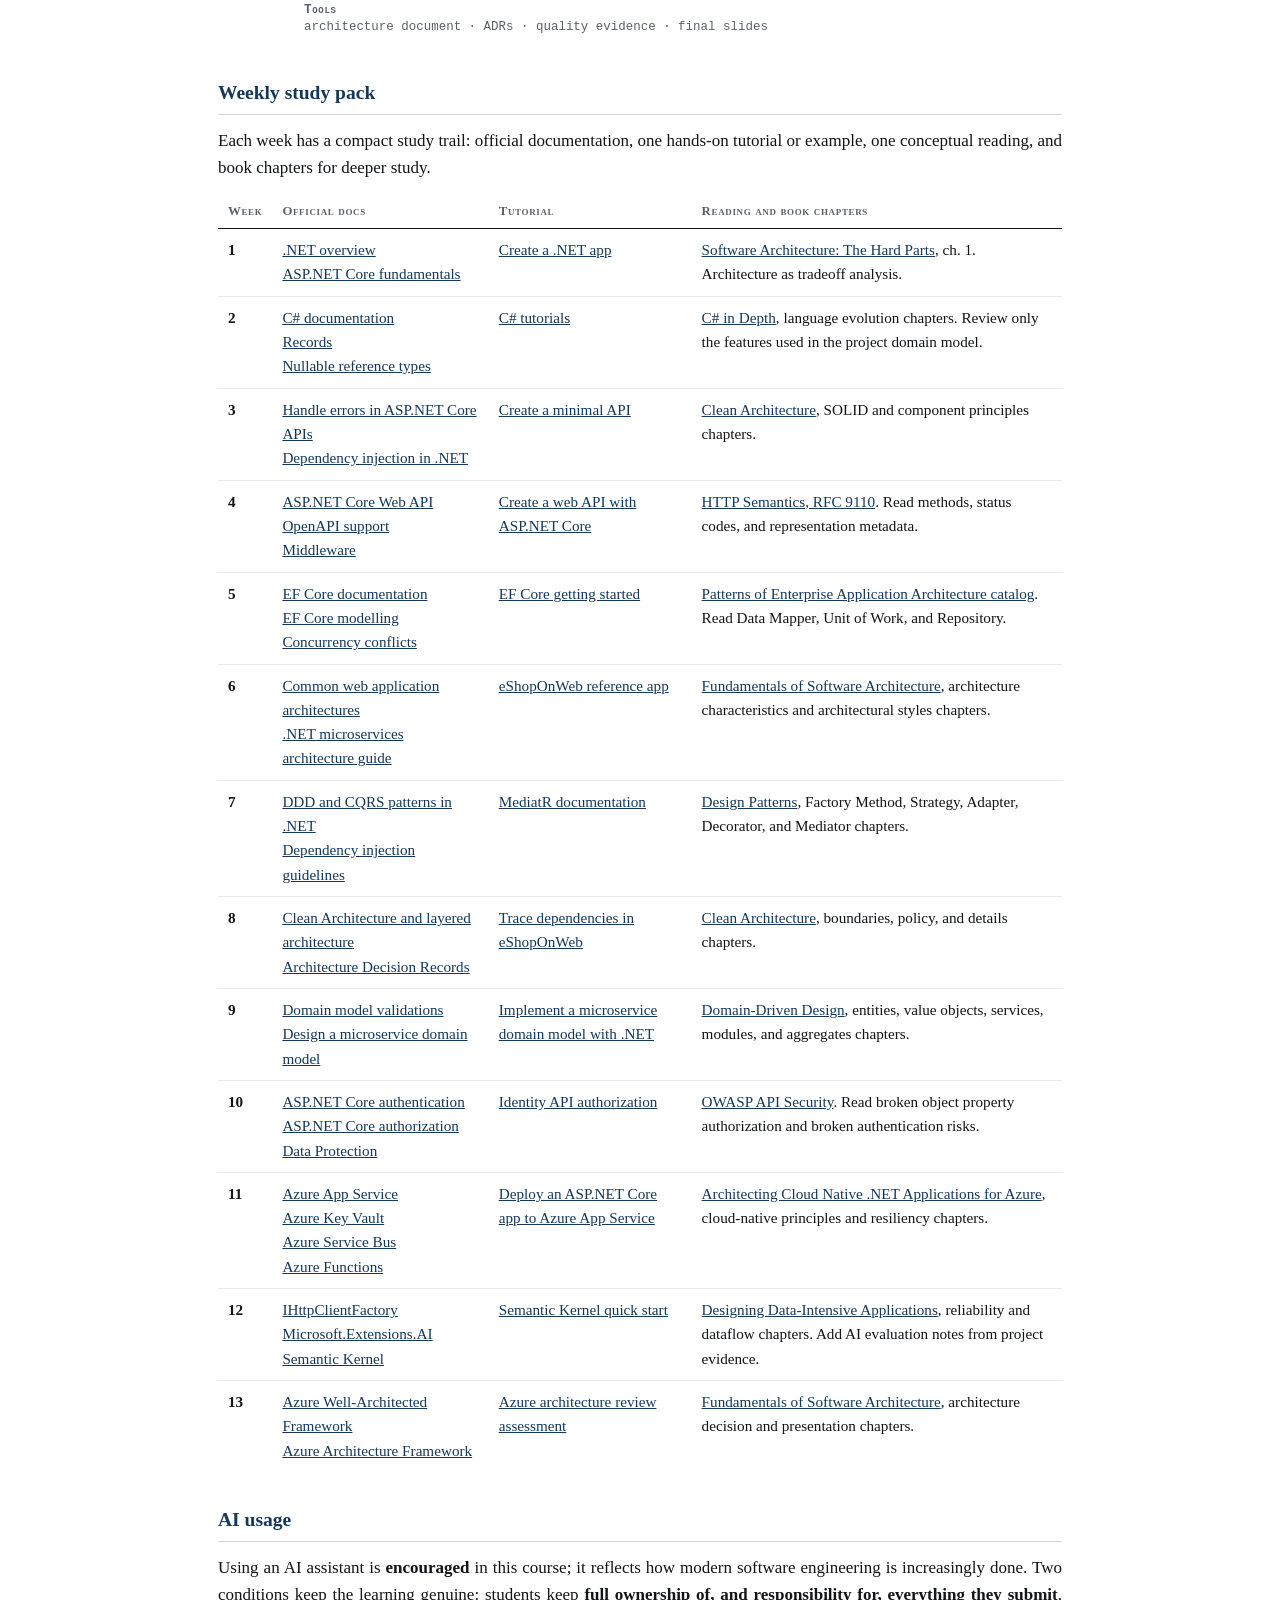
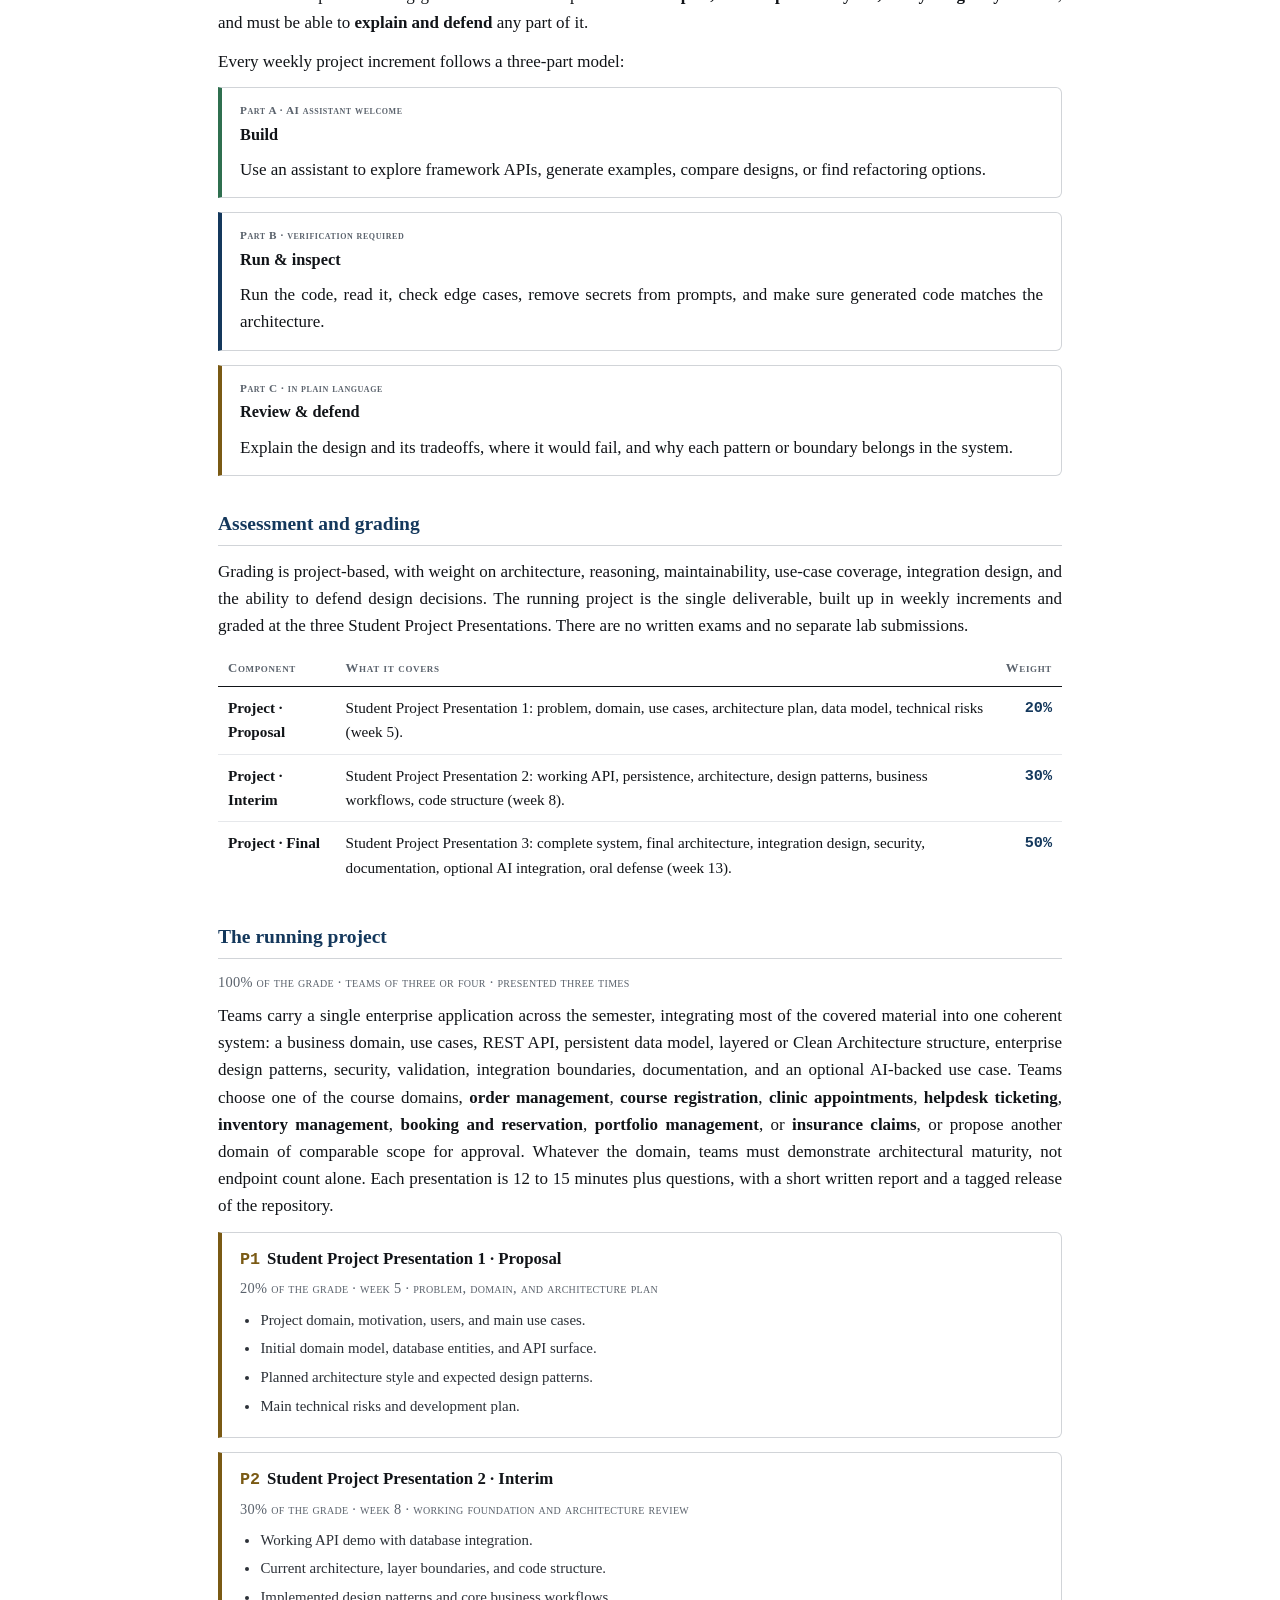
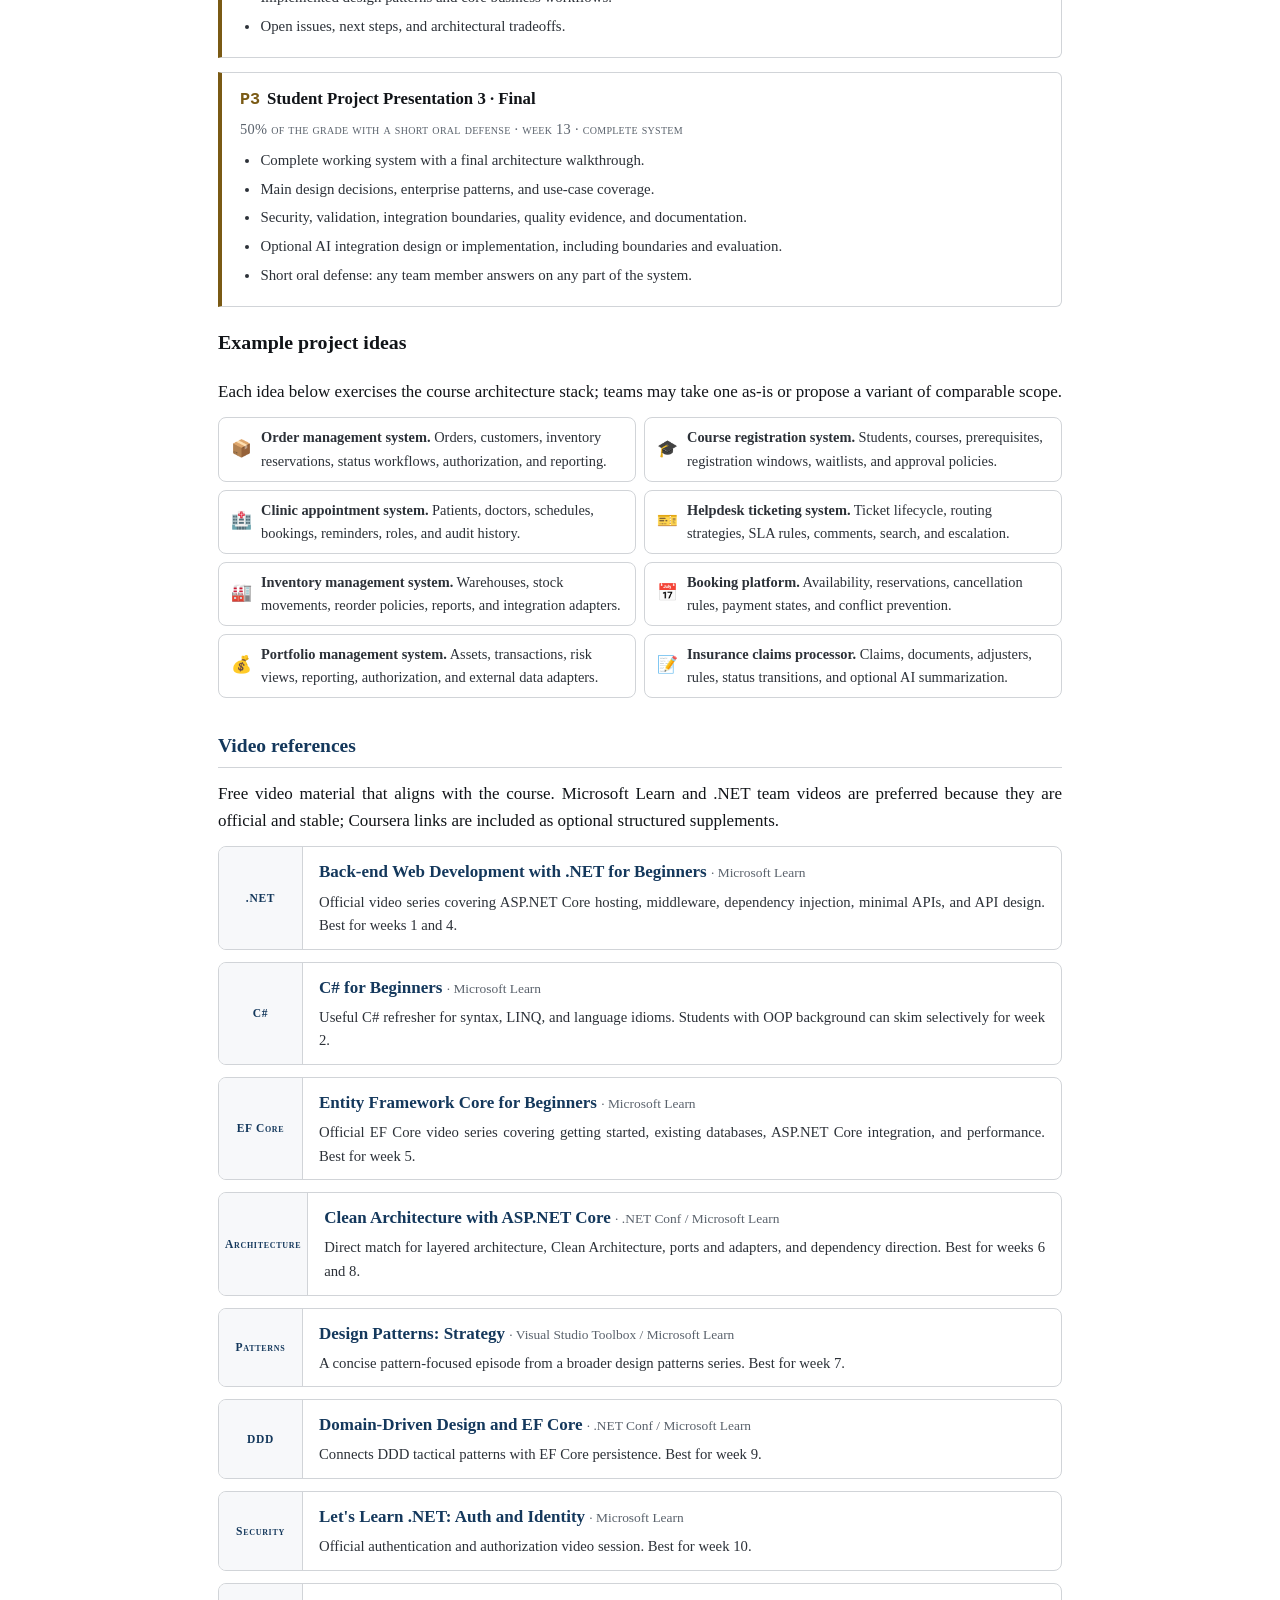
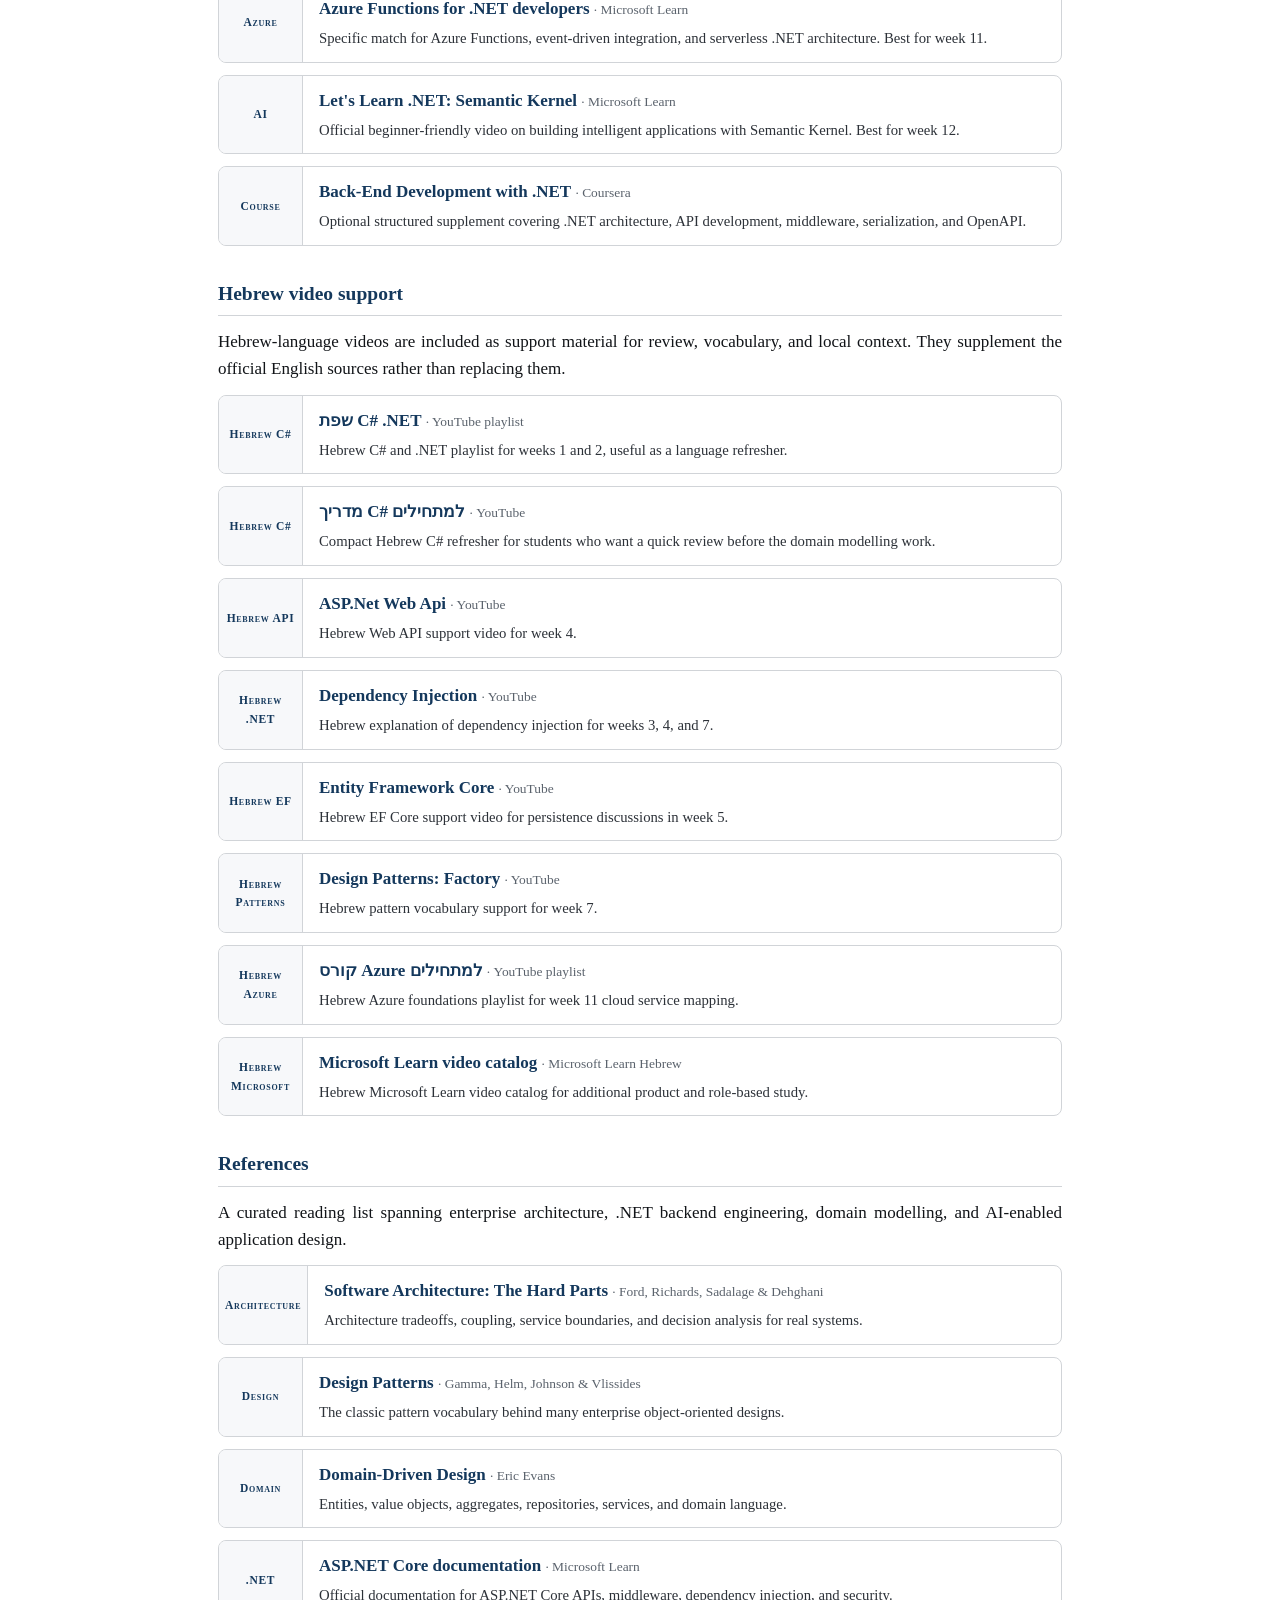
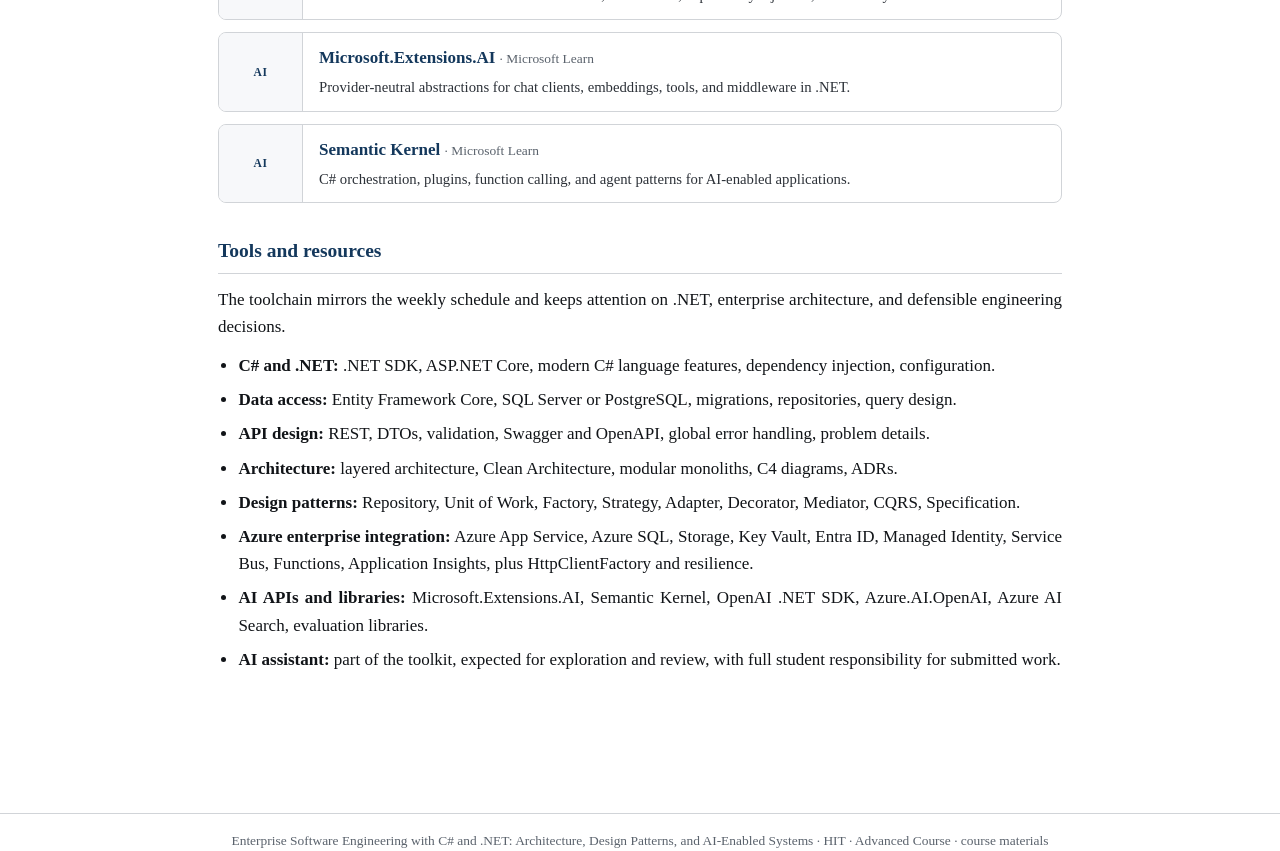
==== commit f63e1963: "Add weekly study pack and improve schedule layout" ====
--- a/index.html
+++ b/index.html
@@ -235,6 +235,92 @@
     </tbody>
   </table>
 
+  <h2 id="study-pack">Weekly study pack</h2>
+  <p>Each week has a compact study trail: official documentation, one hands-on tutorial or example, one conceptual reading, and book chapters for deeper study.</p>
+  <table class="gtab">
+    <thead><tr><th>Week</th><th>Official docs</th><th>Tutorial</th><th>Reading and book chapters</th></tr></thead>
+    <tbody>
+      <tr>
+        <td><b>1</b></td>
+        <td><a href="https://learn.microsoft.com/en-us/dotnet/core/introduction">.NET overview</a><br><a href="https://learn.microsoft.com/en-us/aspnet/core/fundamentals/">ASP.NET Core fundamentals</a></td>
+        <td><a href="https://learn.microsoft.com/en-us/dotnet/core/tutorials/with-visual-studio-code">Create a .NET app</a></td>
+        <td><a href="https://www.oreilly.com/library/view/software-architecture-the/9781492086888/">Software Architecture: The Hard Parts</a>, ch. 1. Architecture as tradeoff analysis.</td>
+      </tr>
+      <tr>
+        <td><b>2</b></td>
+        <td><a href="https://learn.microsoft.com/en-us/dotnet/csharp/">C# documentation</a><br><a href="https://learn.microsoft.com/en-us/dotnet/csharp/language-reference/builtin-types/record">Records</a><br><a href="https://learn.microsoft.com/en-us/dotnet/csharp/nullable-references">Nullable reference types</a></td>
+        <td><a href="https://learn.microsoft.com/en-us/dotnet/csharp/tour-of-csharp/tutorials/">C# tutorials</a></td>
+        <td><a href="https://csharpindepth.com/">C# in Depth</a>, language evolution chapters. Review only the features used in the project domain model.</td>
+      </tr>
+      <tr>
+        <td><b>3</b></td>
+        <td><a href="https://learn.microsoft.com/en-us/aspnet/core/web-api/handle-errors">Handle errors in ASP.NET Core APIs</a><br><a href="https://learn.microsoft.com/en-us/dotnet/core/extensions/dependency-injection">Dependency injection in .NET</a></td>
+        <td><a href="https://learn.microsoft.com/en-us/aspnet/core/tutorials/min-web-api">Create a minimal API</a></td>
+        <td><a href="https://www.oreilly.com/library/view/clean-architecture-a/9780134494272/">Clean Architecture</a>, SOLID and component principles chapters.</td>
+      </tr>
+      <tr>
+        <td><b>4</b></td>
+        <td><a href="https://learn.microsoft.com/en-us/aspnet/core/web-api/">ASP.NET Core Web API</a><br><a href="https://learn.microsoft.com/en-us/aspnet/core/fundamentals/openapi/">OpenAPI support</a><br><a href="https://learn.microsoft.com/en-us/aspnet/core/fundamentals/middleware/">Middleware</a></td>
+        <td><a href="https://learn.microsoft.com/en-us/aspnet/core/tutorials/first-web-api">Create a web API with ASP.NET Core</a></td>
+        <td><a href="https://www.rfc-editor.org/rfc/rfc9110">HTTP Semantics, RFC 9110</a>. Read methods, status codes, and representation metadata.</td>
+      </tr>
+      <tr>
+        <td><b>5</b></td>
+        <td><a href="https://learn.microsoft.com/en-us/ef/core/">EF Core documentation</a><br><a href="https://learn.microsoft.com/en-us/ef/core/modeling/">EF Core modelling</a><br><a href="https://learn.microsoft.com/en-us/ef/core/saving/concurrency">Concurrency conflicts</a></td>
+        <td><a href="https://learn.microsoft.com/en-us/ef/core/get-started/overview/first-app">EF Core getting started</a></td>
+        <td><a href="https://martinfowler.com/eaaCatalog/">Patterns of Enterprise Application Architecture catalog</a>. Read Data Mapper, Unit of Work, and Repository.</td>
+      </tr>
+      <tr>
+        <td><b>6</b></td>
+        <td><a href="https://learn.microsoft.com/en-us/dotnet/architecture/modern-web-apps-azure/common-web-application-architectures">Common web application architectures</a><br><a href="https://learn.microsoft.com/en-us/dotnet/architecture/microservices/">.NET microservices architecture guide</a></td>
+        <td><a href="https://github.com/dotnet-architecture/eShopOnWeb">eShopOnWeb reference app</a></td>
+        <td><a href="https://www.oreilly.com/library/view/fundamentals-of-software/9781492043447/">Fundamentals of Software Architecture</a>, architecture characteristics and architectural styles chapters.</td>
+      </tr>
+      <tr>
+        <td><b>7</b></td>
+        <td><a href="https://learn.microsoft.com/en-us/dotnet/architecture/microservices/microservice-ddd-cqrs-patterns/">DDD and CQRS patterns in .NET</a><br><a href="https://learn.microsoft.com/en-us/dotnet/core/extensions/dependency-injection-guidelines">Dependency injection guidelines</a></td>
+        <td><a href="https://github.com/jbogard/MediatR/wiki">MediatR documentation</a></td>
+        <td><a href="https://www.oreilly.com/library/view/design-patterns-elements/0201633612/">Design Patterns</a>, Factory Method, Strategy, Adapter, Decorator, and Mediator chapters.</td>
+      </tr>
+      <tr>
+        <td><b>8</b></td>
+        <td><a href="https://learn.microsoft.com/en-us/dotnet/architecture/modern-web-apps-azure/common-web-application-architectures">Clean Architecture and layered architecture</a><br><a href="https://adr.github.io/">Architecture Decision Records</a></td>
+        <td><a href="https://github.com/dotnet-architecture/eShopOnWeb">Trace dependencies in eShopOnWeb</a></td>
+        <td><a href="https://www.oreilly.com/library/view/clean-architecture-a/9780134494272/">Clean Architecture</a>, boundaries, policy, and details chapters.</td>
+      </tr>
+      <tr>
+        <td><b>9</b></td>
+        <td><a href="https://learn.microsoft.com/en-us/dotnet/architecture/microservices/microservice-ddd-cqrs-patterns/domain-model-layer-validations">Domain model validations</a><br><a href="https://learn.microsoft.com/en-us/dotnet/architecture/microservices/microservice-ddd-cqrs-patterns/microservice-domain-model">Design a microservice domain model</a></td>
+        <td><a href="https://learn.microsoft.com/en-us/dotnet/architecture/microservices/microservice-ddd-cqrs-patterns/net-core-microservice-domain-model">Implement a microservice domain model with .NET</a></td>
+        <td><a href="https://www.domainlanguage.com/ddd/">Domain-Driven Design</a>, entities, value objects, services, modules, and aggregates chapters.</td>
+      </tr>
+      <tr>
+        <td><b>10</b></td>
+        <td><a href="https://learn.microsoft.com/en-us/aspnet/core/security/authentication/">ASP.NET Core authentication</a><br><a href="https://learn.microsoft.com/en-us/aspnet/core/security/authorization/">ASP.NET Core authorization</a><br><a href="https://learn.microsoft.com/en-us/aspnet/core/security/data-protection/introduction">Data Protection</a></td>
+        <td><a href="https://learn.microsoft.com/en-us/aspnet/core/security/authentication/identity-api-authorization">Identity API authorization</a></td>
+        <td><a href="https://owasp.org/API-Security/">OWASP API Security</a>. Read broken object property authorization and broken authentication risks.</td>
+      </tr>
+      <tr>
+        <td><b>11</b></td>
+        <td><a href="https://learn.microsoft.com/en-us/azure/app-service/">Azure App Service</a><br><a href="https://learn.microsoft.com/en-us/azure/key-vault/general/overview">Azure Key Vault</a><br><a href="https://learn.microsoft.com/en-us/azure/service-bus-messaging/service-bus-messaging-overview">Azure Service Bus</a><br><a href="https://learn.microsoft.com/en-us/azure/azure-functions/functions-overview">Azure Functions</a></td>
+        <td><a href="https://learn.microsoft.com/en-us/azure/app-service/quickstart-dotnetcore">Deploy an ASP.NET Core app to Azure App Service</a></td>
+        <td><a href="https://learn.microsoft.com/en-us/dotnet/architecture/cloud-native/">Architecting Cloud Native .NET Applications for Azure</a>, cloud-native principles and resiliency chapters.</td>
+      </tr>
+      <tr>
+        <td><b>12</b></td>
+        <td><a href="https://learn.microsoft.com/en-us/dotnet/core/extensions/httpclient-factory">IHttpClientFactory</a><br><a href="https://learn.microsoft.com/en-us/dotnet/ai/microsoft-extensions-ai">Microsoft.Extensions.AI</a><br><a href="https://learn.microsoft.com/en-us/semantic-kernel/">Semantic Kernel</a></td>
+        <td><a href="https://learn.microsoft.com/en-us/semantic-kernel/get-started/quick-start-guide">Semantic Kernel quick start</a></td>
+        <td><a href="https://www.oreilly.com/library/view/designing-data-intensive-applications/9781491903063/">Designing Data-Intensive Applications</a>, reliability and dataflow chapters. Add AI evaluation notes from project evidence.</td>
+      </tr>
+      <tr>
+        <td><b>13</b></td>
+        <td><a href="https://learn.microsoft.com/en-us/azure/well-architected/">Azure Well-Architected Framework</a><br><a href="https://learn.microsoft.com/en-us/azure/architecture/framework/">Azure Architecture Framework</a></td>
+        <td><a href="https://learn.microsoft.com/en-us/assessments/azure-architecture-review/">Azure architecture review assessment</a></td>
+        <td><a href="https://www.oreilly.com/library/view/fundamentals-of-software/9781492043447/">Fundamentals of Software Architecture</a>, architecture decision and presentation chapters.</td>
+      </tr>
+    </tbody>
+  </table>
+
   <h2 id="ai-usage">AI usage</h2>
   <p>Using an AI assistant is <b>encouraged</b> in this course; it reflects how modern software engineering is increasingly done. Two conditions keep the learning genuine: students keep <b>full ownership of, and responsibility for, everything they submit</b>, and must be able to <b>explain and defend</b> any part of it.</p>
   <p>Every weekly project increment follows a three-part model:</p>
--- a/styles.css
+++ b/styles.css
@@ -121,16 +121,20 @@
 .step h3 .tag{ font-variant:small-caps; letter-spacing:.05em; font-size:.7rem; font-weight:700; color:#5a626c; display:block; margin-bottom:2px; }
 .step p{ margin:0; }
 
-.weeks{ border-collapse:collapse; width:100%; font-size:.95rem; margin-top:8px; }
+.weeks{ border-collapse:collapse; width:100%; font-size:.95rem; margin-top:8px; table-layout:fixed; }
 .weeks th{ text-align:left; font-variant:small-caps; letter-spacing:.05em; color:#5a626c; font-weight:700; font-size:.8rem; border-bottom:1.5px solid #111418; padding:7px 10px; }
 .weeks td{ padding:9px 10px; border-top:1px solid #e6e8eb; vertical-align:top; }
+.weeks th:nth-child(1){ width:76px; }
+.weeks th:nth-child(2){ width:58%; }
+.weeks th:nth-child(3){ width:auto; }
 .weeks tr.part td{ background:#f7f8fa; color:#14385c; font-variant:small-caps; letter-spacing:.06em; font-weight:700; font-size:.85rem; }
-.weeks td.wk{ font-family:ui-monospace,Menlo,Consolas,monospace; font-weight:700; color:#14385c; text-align:center; width:42px; }
-.weeks td.lk a{ text-decoration:none; margin-right:12px; white-space:nowrap; }
+.weeks td.wk{ font-family:ui-monospace,Menlo,Consolas,monospace; font-weight:700; color:#14385c; text-align:center; width:76px; white-space:nowrap; }
+.weeks td.lk{ min-width:190px; }
+.weeks td.lk a{ display:block; text-decoration:none; margin:0 0 5px; white-space:normal; line-height:1.25; }
 .weeks .t b{ display:block; }
 .weeks .t span{ color:#5a626c; font-size:.86rem; }
-.weeks .t .lp{ display:block; margin-top:3px; }
-.weeks .t .lp i{ font-style:normal; font-variant:small-caps; letter-spacing:.05em; font-weight:700; font-size:.8rem; color:#14385c; margin-right:.3em; }
+.weeks .t .lp{ display:block; margin-top:6px; line-height:1.35; }
+.weeks .t .lp i{ display:block; font-style:normal; font-variant:small-caps; letter-spacing:.05em; font-weight:700; font-size:.8rem; color:#14385c; margin:0 0 1px; }
 .weeks .t .lp.pr i{ color:#2f6f4f; }
 .weeks .t .lp.tl i{ color:#5a626c; }
 .weeks .t .lp.tl{ font-family:ui-monospace,SFMono-Regular,Menlo,Consolas,monospace; font-size:.78rem; }
@@ -174,6 +178,13 @@
   .wrap{ padding:24px 18px 64px; }
   .topnav .inner{ padding:10px 18px; }
   .topnav nav{ gap:12px; }
+  .weeks{ table-layout:auto; font-size:.88rem; }
+  .weeks th:nth-child(1){ width:54px; }
+  .weeks th:nth-child(2){ width:auto; }
+  .weeks td.wk{ width:54px; padding-left:6px; padding-right:6px; }
+  .weeks td{ padding-left:7px; padding-right:7px; }
+  .weeks .t .lp{ margin-top:7px; }
+  .weeks td.lk{ min-width:0; }
   .refcard{ flex-direction:column; }
   .refcard .kind{ flex-basis:auto; border-right:0; border-bottom:1px solid #d1d4d8; }
 }
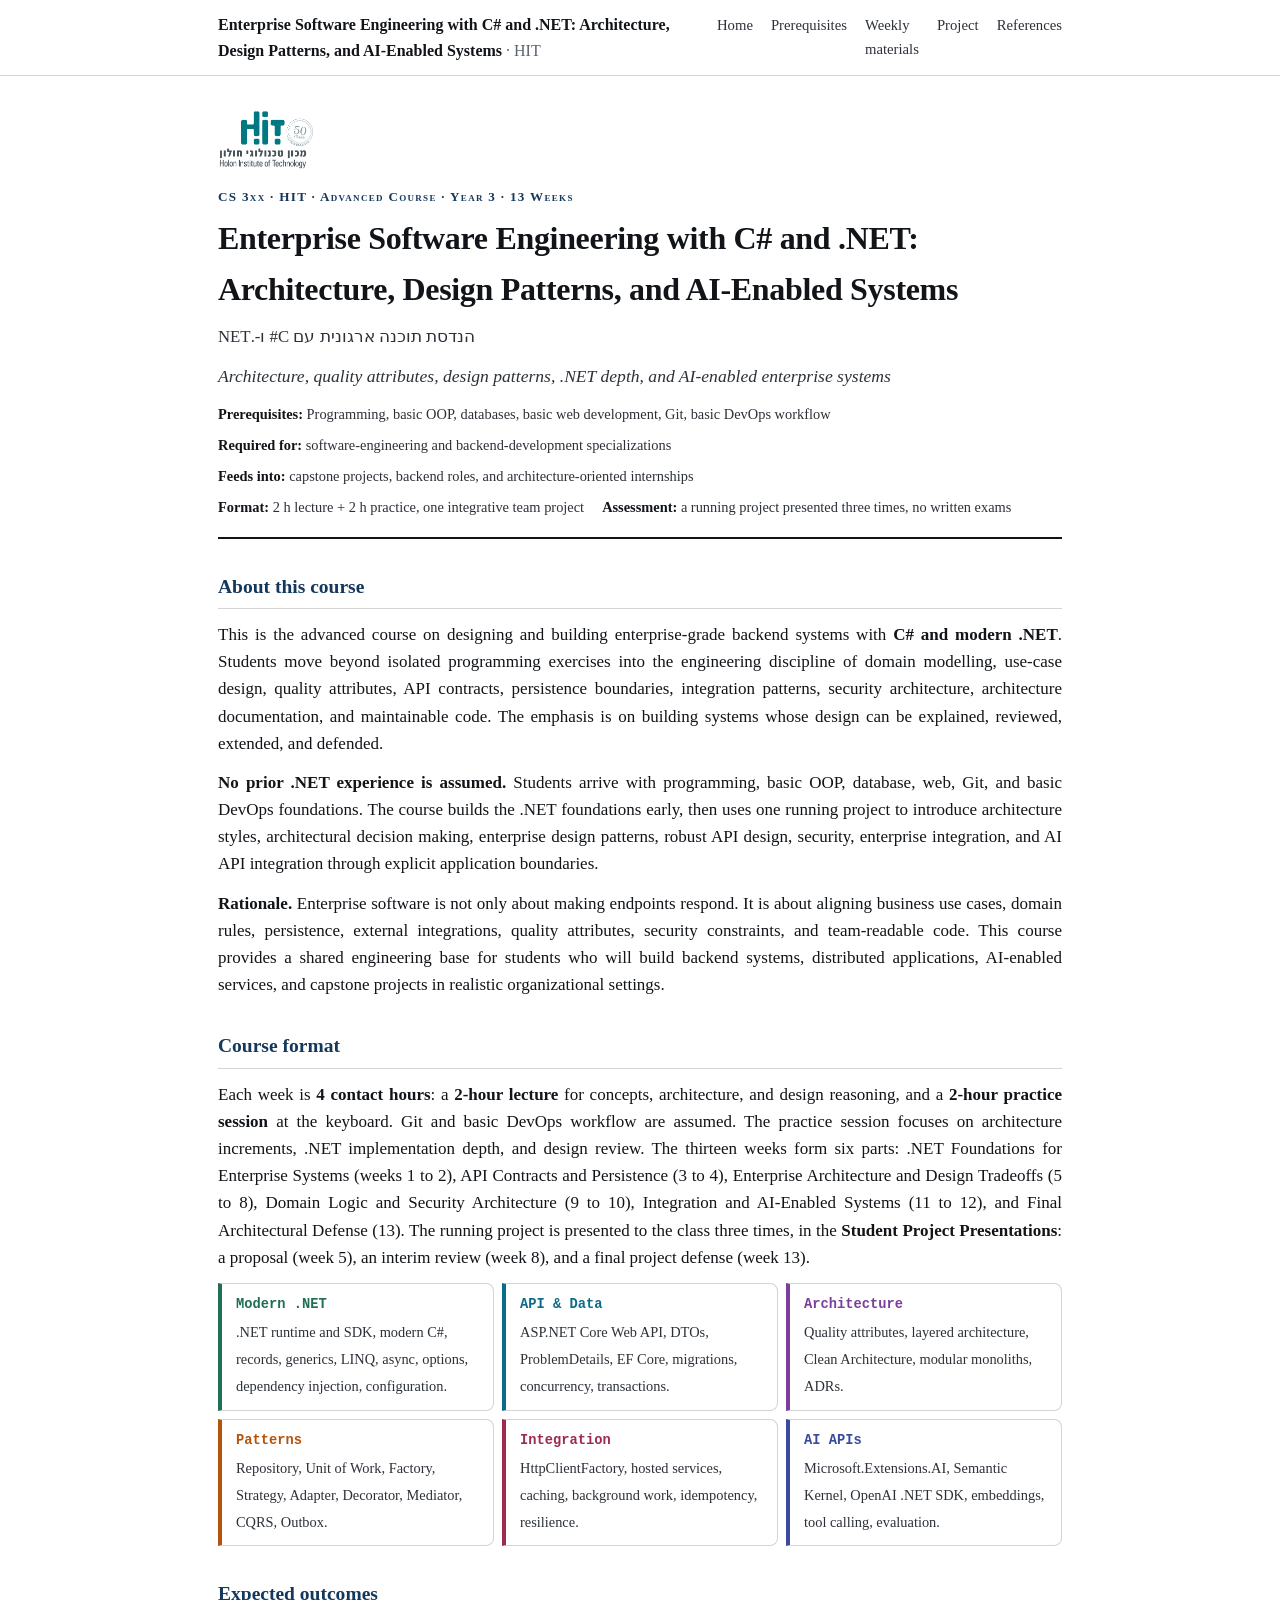
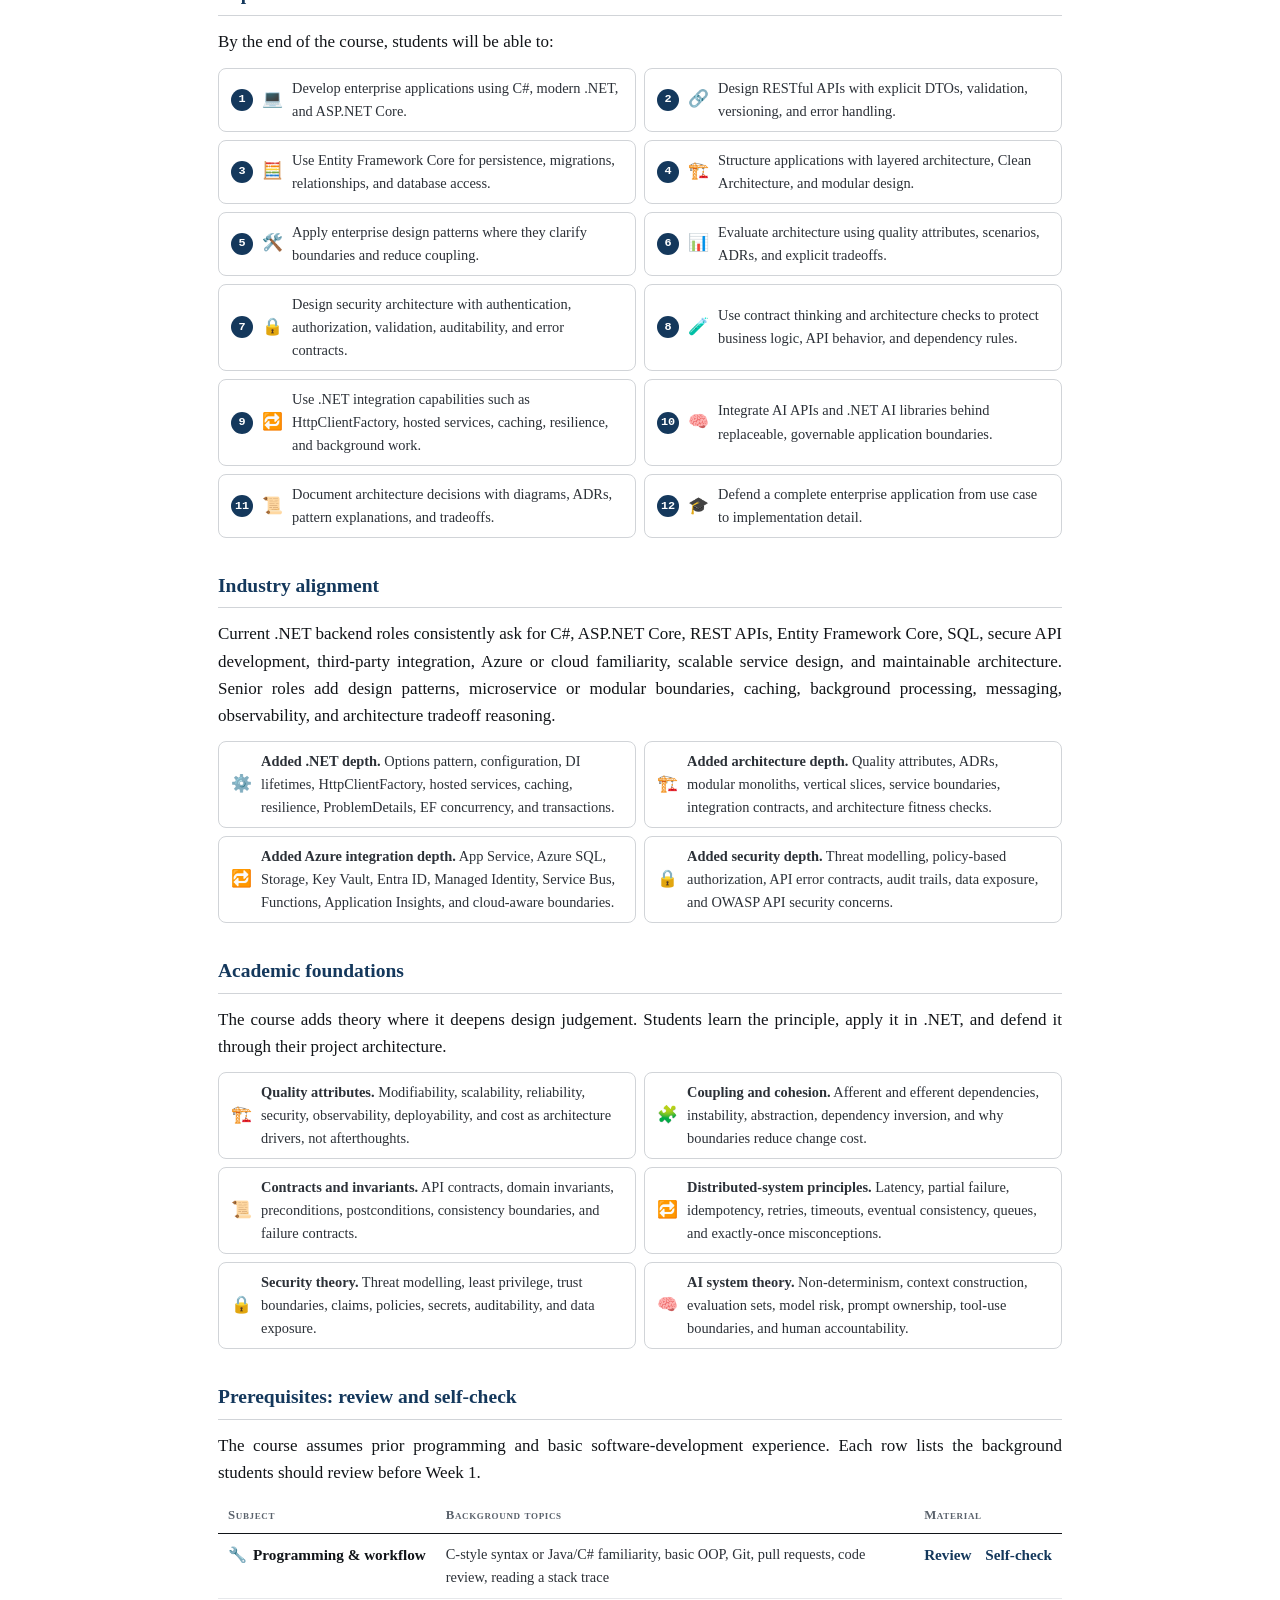
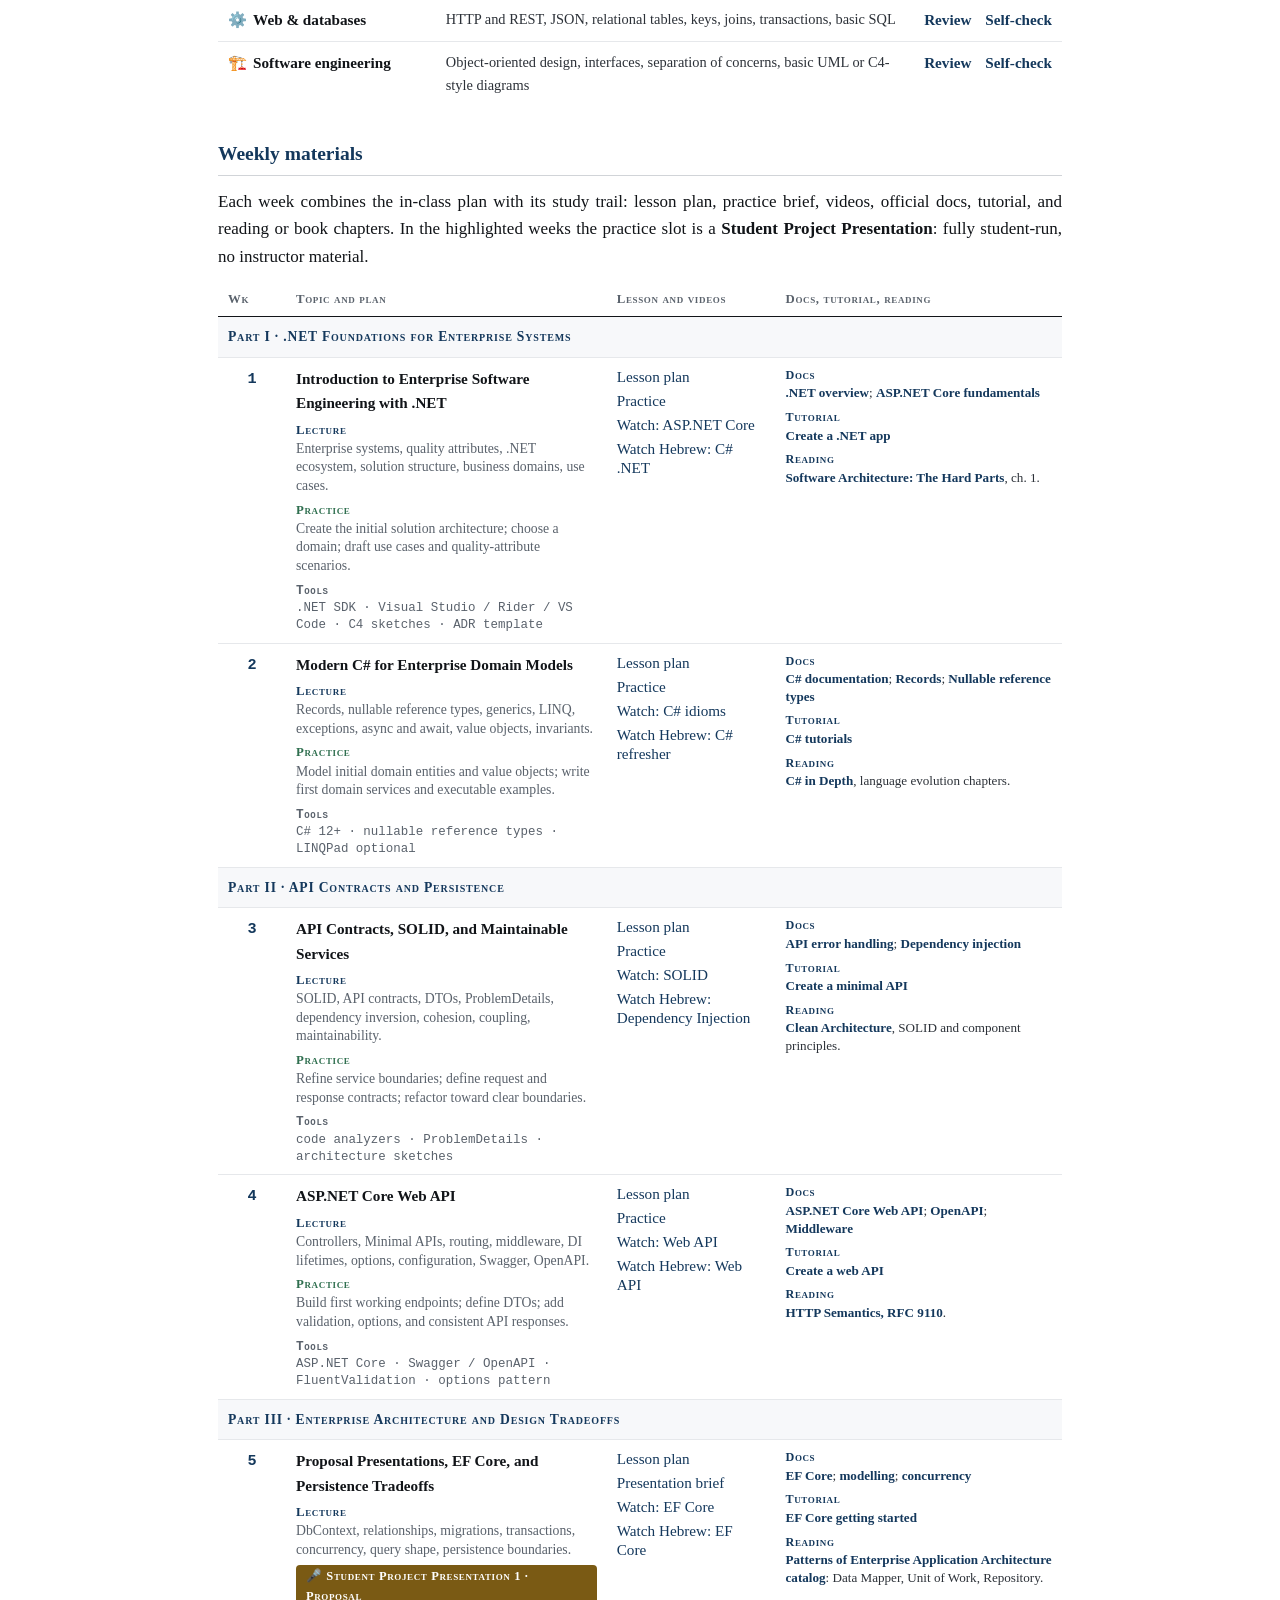
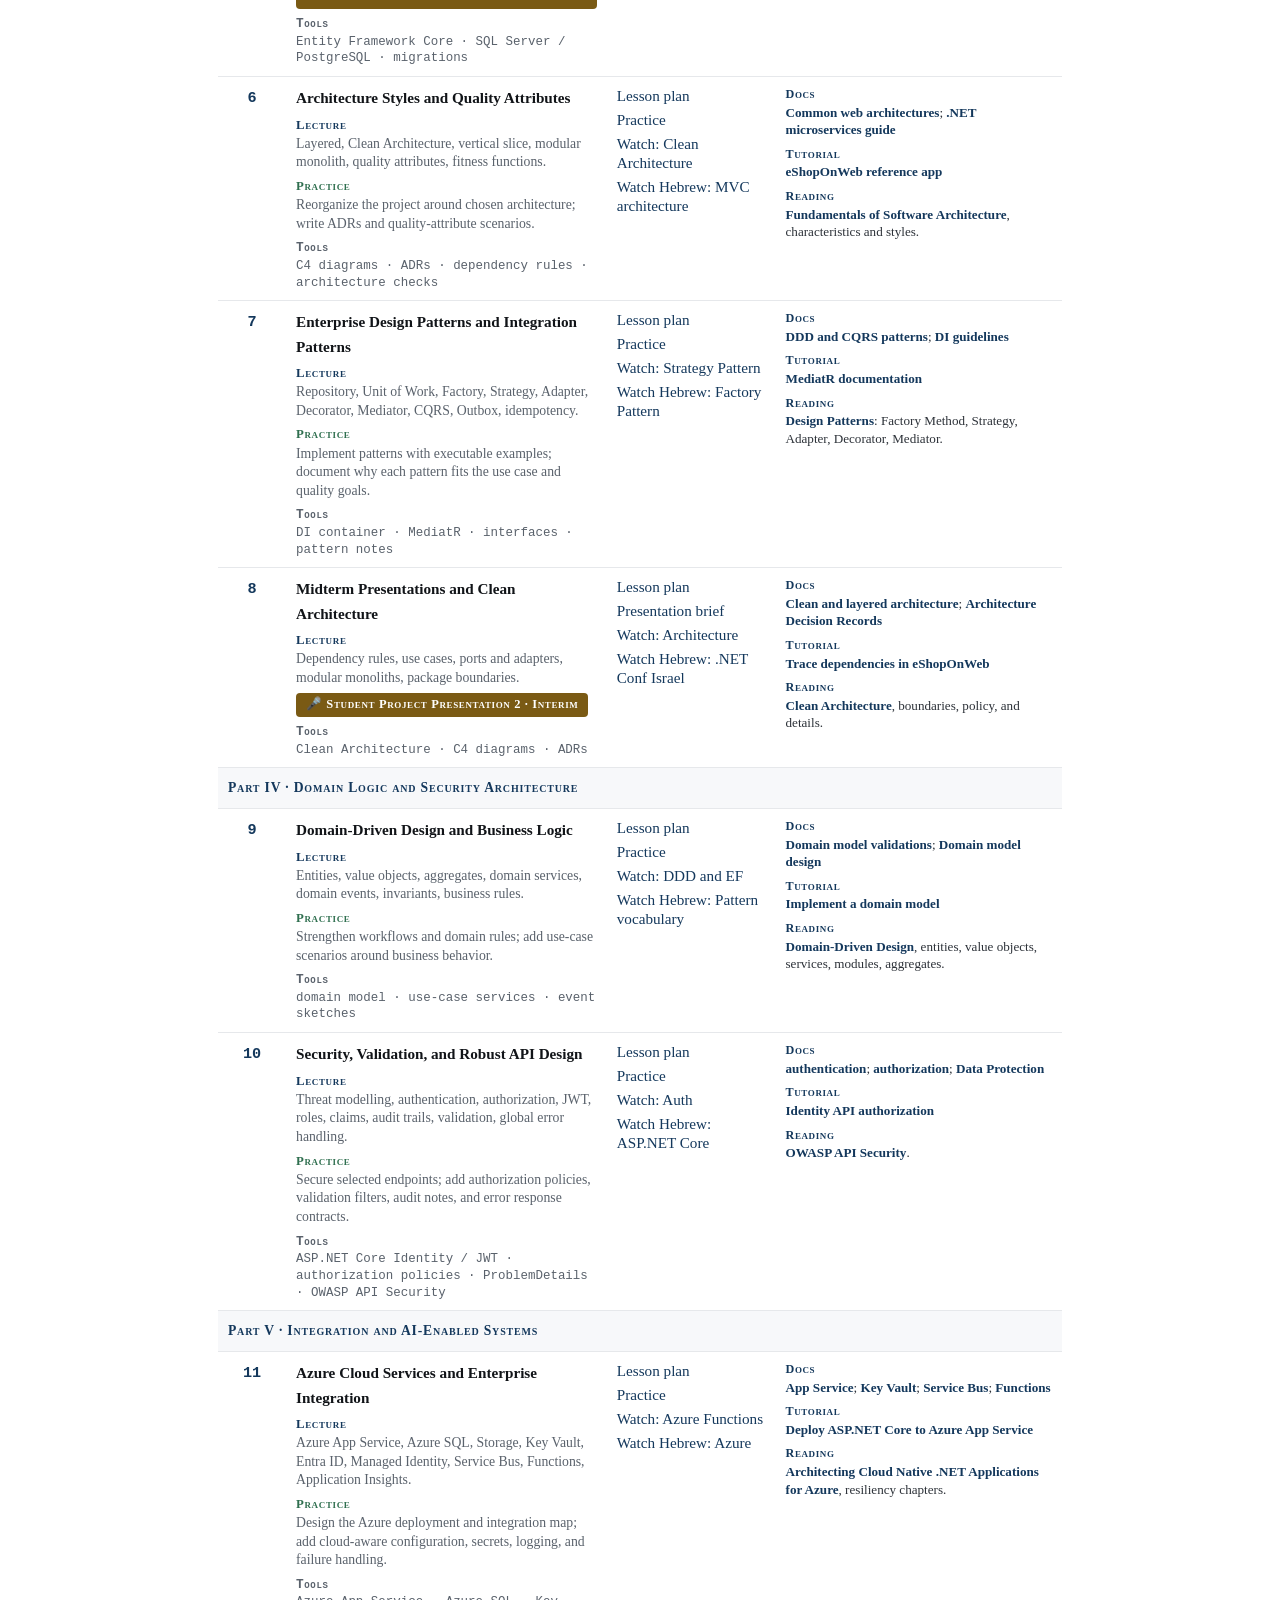
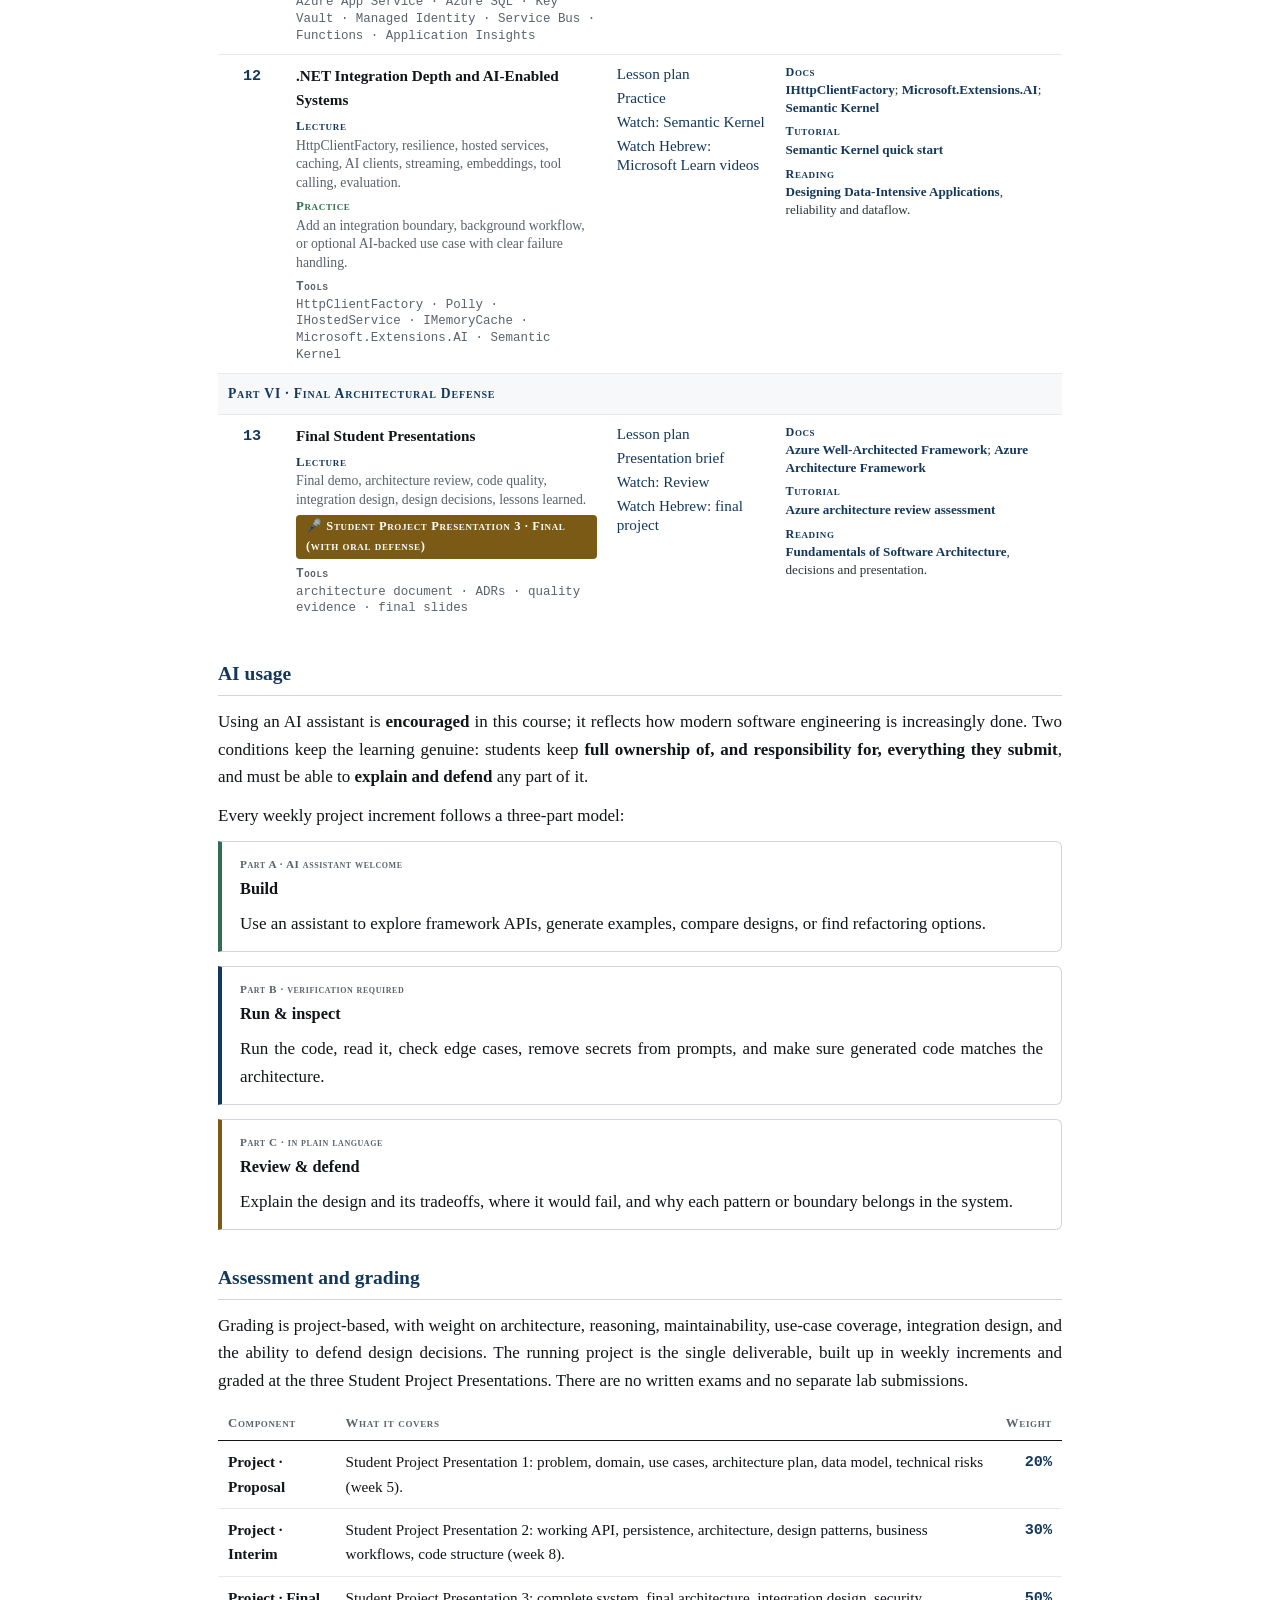
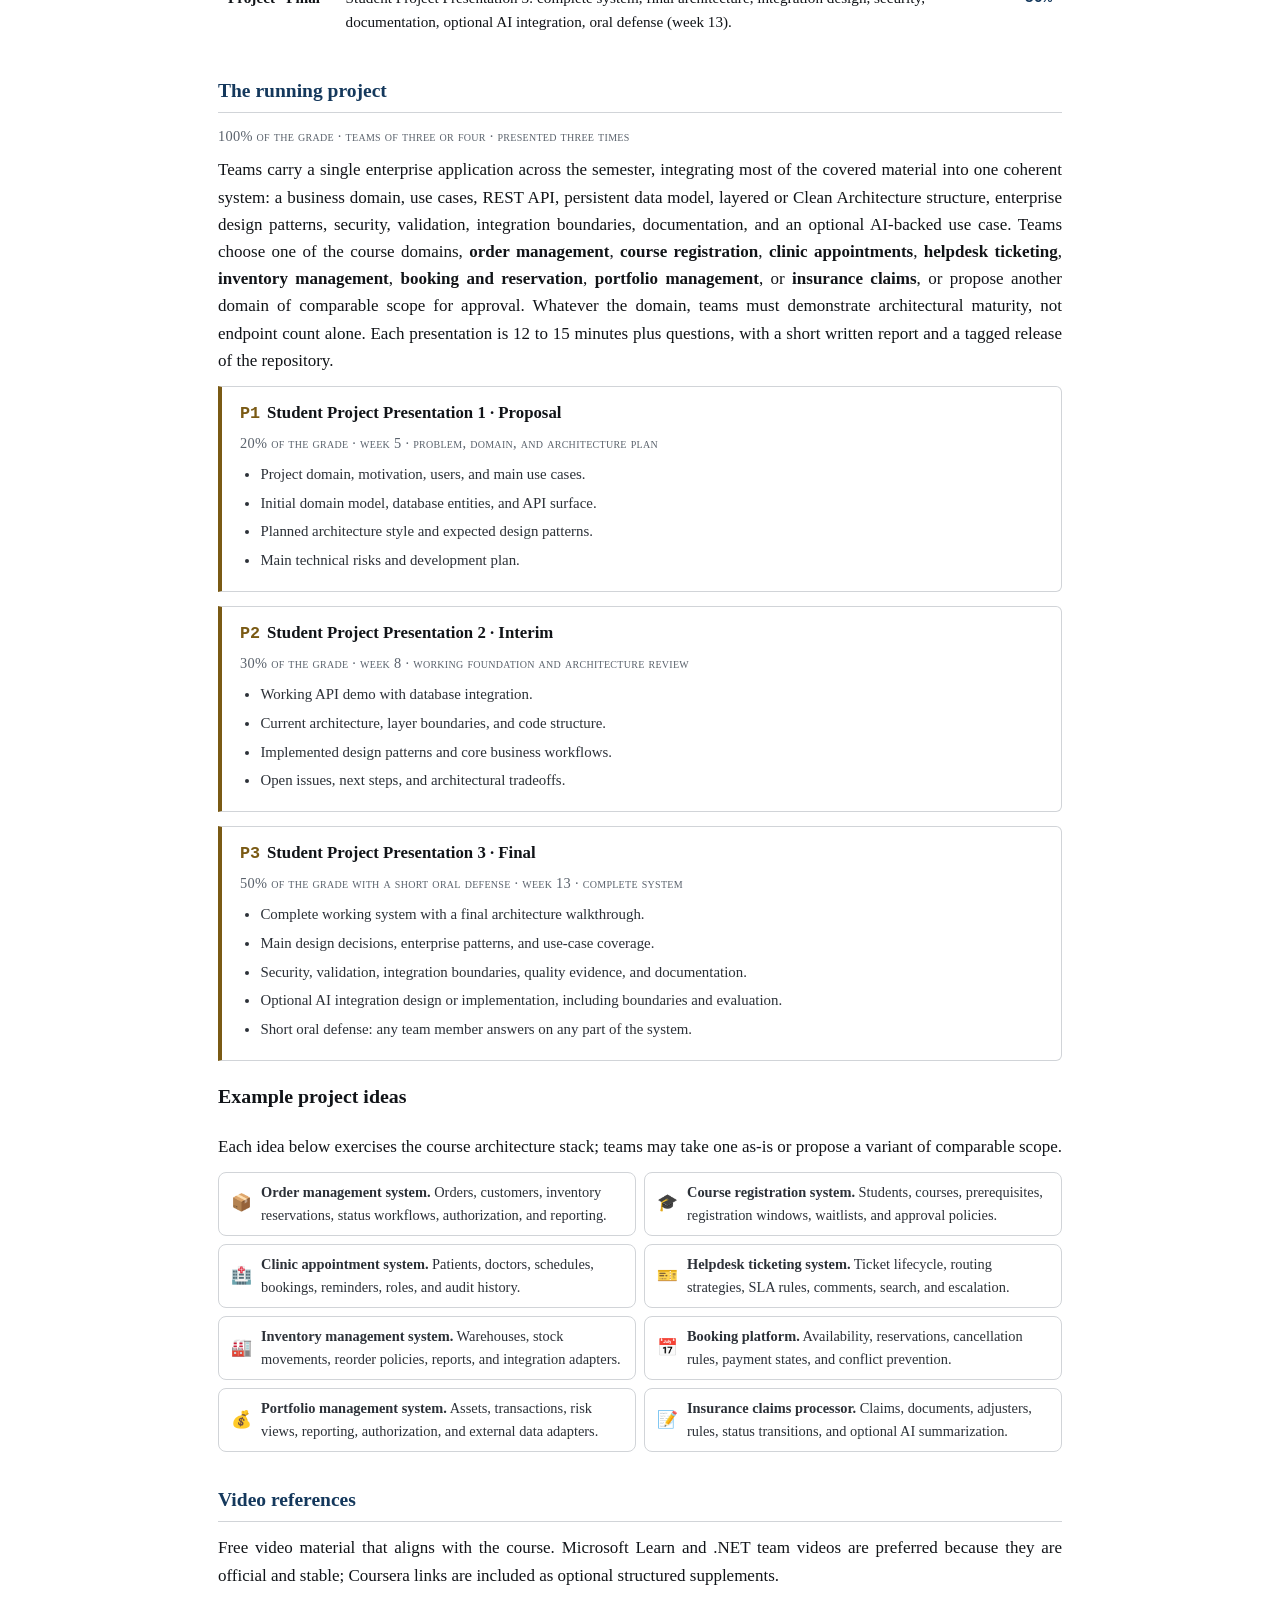
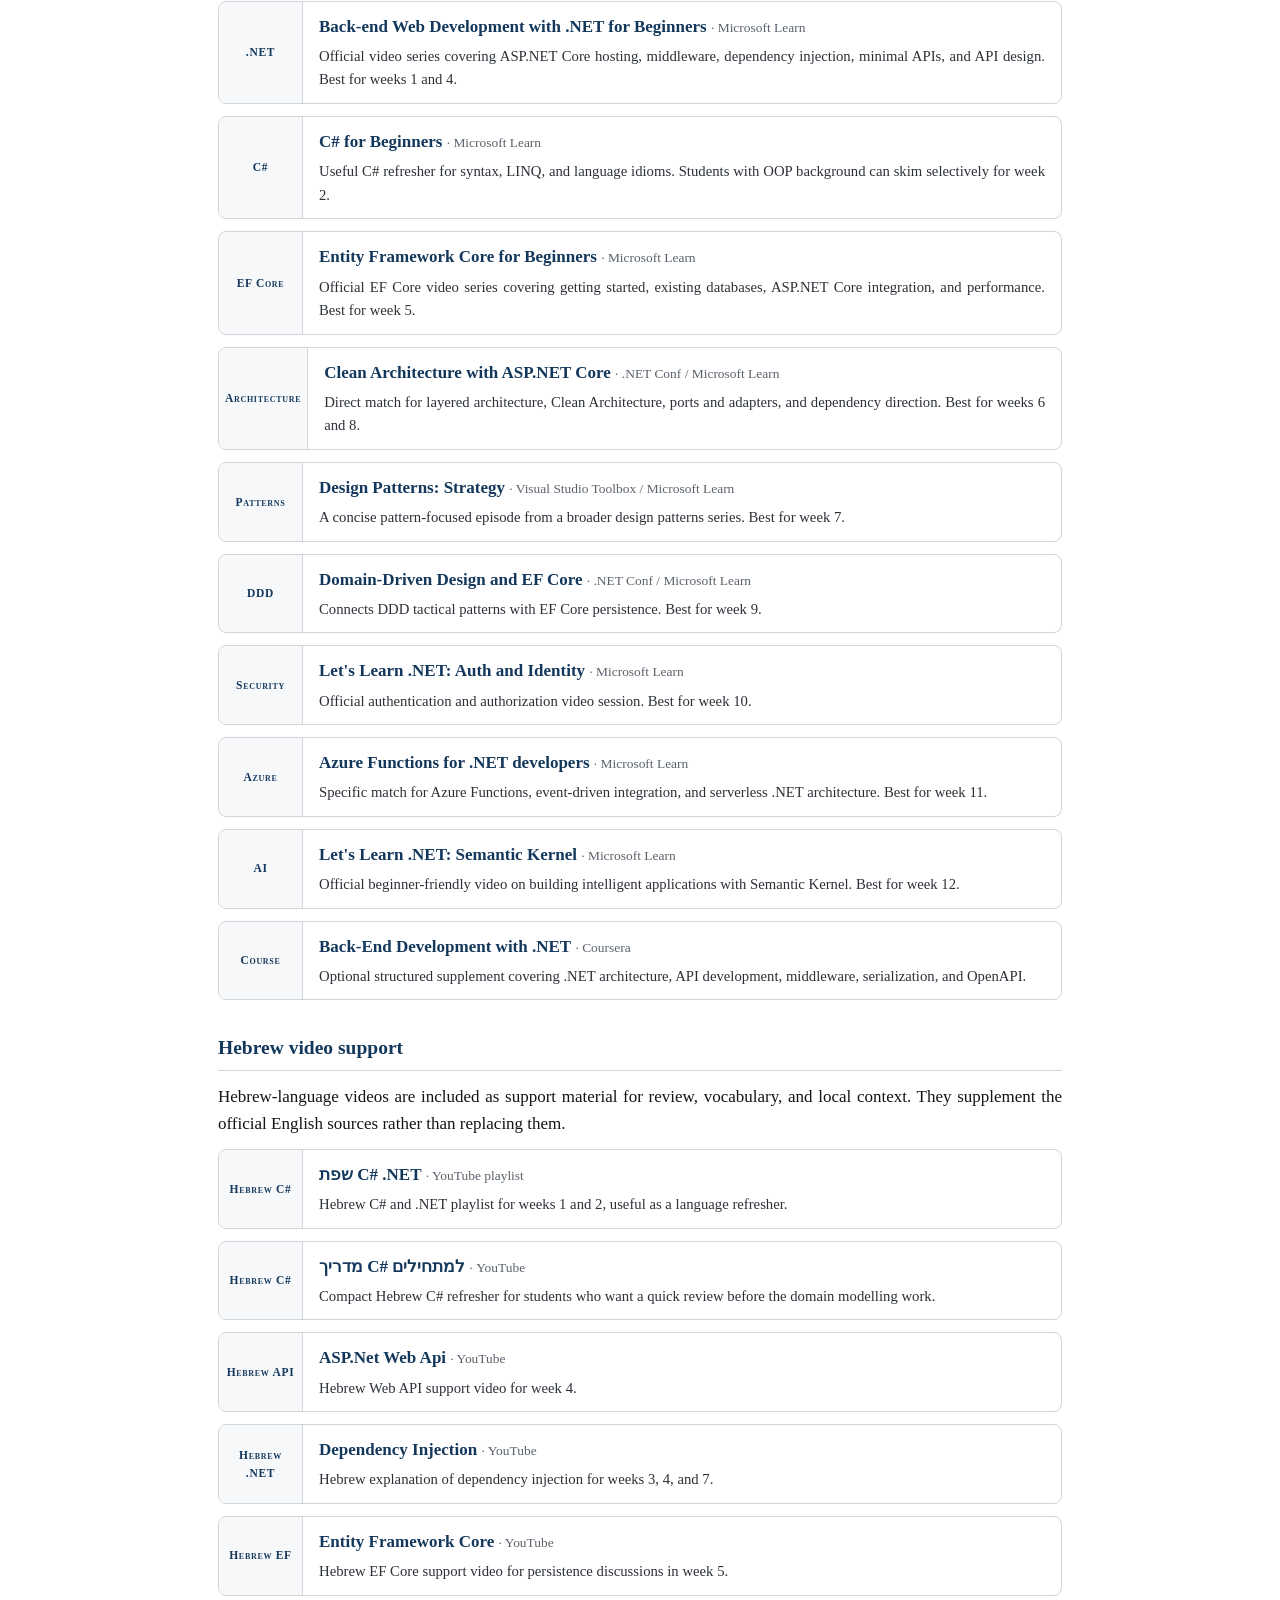
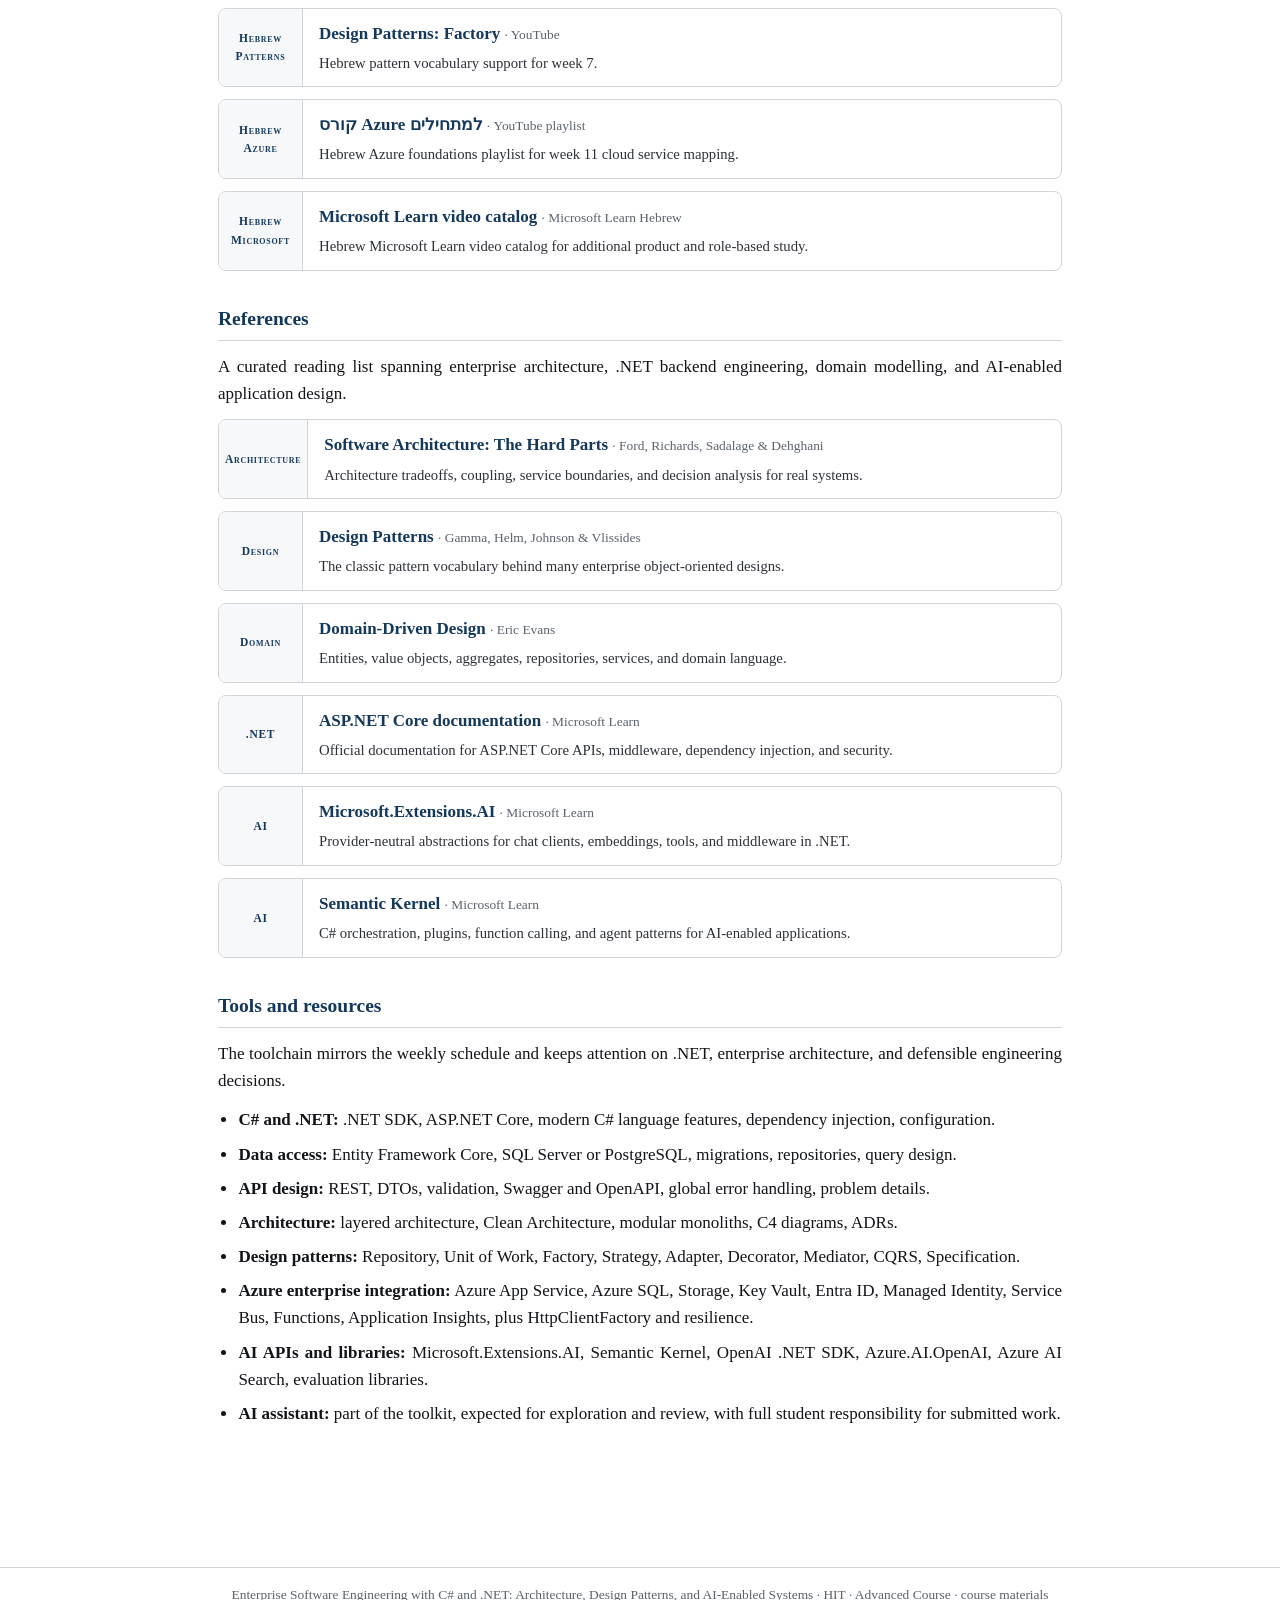
==== commit e2466d03: "Merge weekly plan with study resources" ====
--- a/index.html
+++ b/index.html
@@ -113,11 +113,11 @@
   </table>
 
   <h2 id="weekly">Weekly materials</h2>
-  <p>Each week lists two sets of topics: what the lecture covers on the board, and what the practice session teaches at the keyboard. In the highlighted weeks the practice slot is a <b>Student Project Presentation</b>: fully student-run, no instructor material.</p>
+  <p>Each week combines the in-class plan with its study trail: lesson plan, practice brief, videos, official docs, tutorial, and reading or book chapters. In the highlighted weeks the practice slot is a <b>Student Project Presentation</b>: fully student-run, no instructor material.</p>
   <table class="weeks">
-    <thead><tr><th>Wk</th><th>Topic</th><th>Materials</th></tr></thead>
+    <thead><tr><th>Wk</th><th>Topic and plan</th><th>Lesson and videos</th><th>Docs, tutorial, reading</th></tr></thead>
     <tbody>
-      <tr class="part"><td colspan="3">Part I &middot; .NET Foundations for Enterprise Systems</td></tr>
+      <tr class="part"><td colspan="4">Part I &middot; .NET Foundations for Enterprise Systems</td></tr>
       <tr>
         <td class="wk">1</td>
         <td class="t"><b>Introduction to Enterprise Software Engineering with .NET</b>
@@ -125,6 +125,7 @@
           <span class="lp pr"><i>Practice</i> Create the initial solution architecture; choose a domain; draft use cases and quality-attribute scenarios.</span>
           <span class="lp tl"><i>Tools</i> .NET SDK &middot; Visual Studio / Rider / VS Code &middot; C4 sketches &middot; ADR template</span></td>
         <td class="lk"><a href="lessons/week01.html">Lesson plan</a><a href="lessons/week01.html#practice">Practice</a><a href="https://learn.microsoft.com/en-us/shows/back-end-web-development-with-dotnet-for-beginners/what-is-aspnet-core-back-end">Watch: ASP.NET Core</a><a href="https://www.youtube.com/playlist?list=PL3LHCvSXd3vr4uvpvkYGT3muNy_lXV3wT">Watch Hebrew: C# .NET</a></td>
+        <td class="study"><span class="study-block"><i>Docs</i> <a href="https://learn.microsoft.com/en-us/dotnet/core/introduction">.NET overview</a>; <a href="https://learn.microsoft.com/en-us/aspnet/core/fundamentals/">ASP.NET Core fundamentals</a></span><span class="study-block"><i>Tutorial</i> <a href="https://learn.microsoft.com/en-us/dotnet/core/tutorials/with-visual-studio-code">Create a .NET app</a></span><span class="study-block"><i>Reading</i> <a href="https://www.oreilly.com/library/view/software-architecture-the/9781492086888/">Software Architecture: The Hard Parts</a>, ch. 1.</span></td>
       </tr>
       <tr>
         <td class="wk">2</td>
@@ -133,9 +134,10 @@
           <span class="lp pr"><i>Practice</i> Model initial domain entities and value objects; write first domain services and executable examples.</span>
           <span class="lp tl"><i>Tools</i> C# 12+ &middot; nullable reference types &middot; LINQPad optional</span></td>
         <td class="lk"><a href="lessons/week02.html">Lesson plan</a><a href="lessons/week02.html#practice">Practice</a><a href="https://learn.microsoft.com/en-us/shows/csharp-for-beginners/">Watch: C# idioms</a><a href="https://www.youtube.com/watch?v=3QIvNWXvtxY">Watch Hebrew: C# refresher</a></td>
-      </tr>
-
-      <tr class="part"><td colspan="3">Part II &middot; API Contracts and Persistence</td></tr>
+        <td class="study"><span class="study-block"><i>Docs</i> <a href="https://learn.microsoft.com/en-us/dotnet/csharp/">C# documentation</a>; <a href="https://learn.microsoft.com/en-us/dotnet/csharp/language-reference/builtin-types/record">Records</a>; <a href="https://learn.microsoft.com/en-us/dotnet/csharp/nullable-references">Nullable reference types</a></span><span class="study-block"><i>Tutorial</i> <a href="https://learn.microsoft.com/en-us/dotnet/csharp/tour-of-csharp/tutorials/">C# tutorials</a></span><span class="study-block"><i>Reading</i> <a href="https://csharpindepth.com/">C# in Depth</a>, language evolution chapters.</span></td>
+      </tr>
+
+      <tr class="part"><td colspan="4">Part II &middot; API Contracts and Persistence</td></tr>
       <tr>
         <td class="wk">3</td>
         <td class="t"><b>API Contracts, SOLID, and Maintainable Services</b>
@@ -143,6 +145,7 @@
           <span class="lp pr"><i>Practice</i> Refine service boundaries; define request and response contracts; refactor toward clear boundaries.</span>
           <span class="lp tl"><i>Tools</i> code analyzers &middot; ProblemDetails &middot; architecture sketches</span></td>
         <td class="lk"><a href="lessons/week03.html">Lesson plan</a><a href="lessons/week03.html#practice">Practice</a><a href="https://www.coursera.org/learn/packt-asp-net-core-solid-and-clean-architecture-net-5-and-up-iqwi9">Watch: SOLID</a><a href="https://www.youtube.com/watch?v=tV2PAF2Ea30">Watch Hebrew: Dependency Injection</a></td>
+        <td class="study"><span class="study-block"><i>Docs</i> <a href="https://learn.microsoft.com/en-us/aspnet/core/web-api/handle-errors">API error handling</a>; <a href="https://learn.microsoft.com/en-us/dotnet/core/extensions/dependency-injection">Dependency injection</a></span><span class="study-block"><i>Tutorial</i> <a href="https://learn.microsoft.com/en-us/aspnet/core/tutorials/min-web-api">Create a minimal API</a></span><span class="study-block"><i>Reading</i> <a href="https://www.oreilly.com/library/view/clean-architecture-a/9780134494272/">Clean Architecture</a>, SOLID and component principles.</span></td>
       </tr>
       <tr>
         <td class="wk">4</td>
@@ -151,9 +154,10 @@
           <span class="lp pr"><i>Practice</i> Build first working endpoints; define DTOs; add validation, options, and consistent API responses.</span>
           <span class="lp tl"><i>Tools</i> ASP.NET Core &middot; Swagger / OpenAPI &middot; FluentValidation &middot; options pattern</span></td>
         <td class="lk"><a href="lessons/week04.html">Lesson plan</a><a href="lessons/week04.html#practice">Practice</a><a href="https://learn.microsoft.com/en-us/shows/back-end-web-development-with-dotnet-for-beginners/implementing-a-web-api-in-dotnet-backend-web-development-with-dotnet-for-beginners">Watch: Web API</a><a href="https://www.youtube.com/watch?v=dR7lTKiCC1M">Watch Hebrew: Web API</a></td>
-      </tr>
-
-      <tr class="part"><td colspan="3">Part III &middot; Enterprise Architecture and Design Tradeoffs</td></tr>
+        <td class="study"><span class="study-block"><i>Docs</i> <a href="https://learn.microsoft.com/en-us/aspnet/core/web-api/">ASP.NET Core Web API</a>; <a href="https://learn.microsoft.com/en-us/aspnet/core/fundamentals/openapi/">OpenAPI</a>; <a href="https://learn.microsoft.com/en-us/aspnet/core/fundamentals/middleware/">Middleware</a></span><span class="study-block"><i>Tutorial</i> <a href="https://learn.microsoft.com/en-us/aspnet/core/tutorials/first-web-api">Create a web API</a></span><span class="study-block"><i>Reading</i> <a href="https://www.rfc-editor.org/rfc/rfc9110">HTTP Semantics, RFC 9110</a>.</span></td>
+      </tr>
+
+      <tr class="part"><td colspan="4">Part III &middot; Enterprise Architecture and Design Tradeoffs</td></tr>
       <tr>
         <td class="wk">5</td>
         <td class="t"><b>Proposal Presentations, EF Core, and Persistence Tradeoffs</b>
@@ -161,6 +165,7 @@
           <span class="pres">&#127908; Student Project Presentation 1 &middot; Proposal</span>
           <span class="lp tl"><i>Tools</i> Entity Framework Core &middot; SQL Server / PostgreSQL &middot; migrations</span></td>
         <td class="lk"><a href="lessons/week05.html">Lesson plan</a><a href="lessons/week05.html#practice">Presentation brief</a><a href="https://learn.microsoft.com/en-us/shows/entity-framework-core-for-beginners/getting-started-with-entity-framework-core">Watch: EF Core</a><a href="https://www.youtube.com/watch?v=6x9EXYKLHuE">Watch Hebrew: EF Core</a></td>
+        <td class="study"><span class="study-block"><i>Docs</i> <a href="https://learn.microsoft.com/en-us/ef/core/">EF Core</a>; <a href="https://learn.microsoft.com/en-us/ef/core/modeling/">modelling</a>; <a href="https://learn.microsoft.com/en-us/ef/core/saving/concurrency">concurrency</a></span><span class="study-block"><i>Tutorial</i> <a href="https://learn.microsoft.com/en-us/ef/core/get-started/overview/first-app">EF Core getting started</a></span><span class="study-block"><i>Reading</i> <a href="https://martinfowler.com/eaaCatalog/">Patterns of Enterprise Application Architecture catalog</a>: Data Mapper, Unit of Work, Repository.</span></td>
       </tr>
       <tr>
         <td class="wk">6</td>
@@ -169,6 +174,7 @@
           <span class="lp pr"><i>Practice</i> Reorganize the project around chosen architecture; write ADRs and quality-attribute scenarios.</span>
           <span class="lp tl"><i>Tools</i> C4 diagrams &middot; ADRs &middot; dependency rules &middot; architecture checks</span></td>
         <td class="lk"><a href="lessons/week06.html">Lesson plan</a><a href="lessons/week06.html#practice">Practice</a><a href="https://learn.microsoft.com/en-us/shows/dotnetconf-2021/clean-architecture-with-aspnet-core-6">Watch: Clean Architecture</a><a href="https://www.youtube.com/watch?v=ksqeTyX1Pe4">Watch Hebrew: MVC architecture</a></td>
+        <td class="study"><span class="study-block"><i>Docs</i> <a href="https://learn.microsoft.com/en-us/dotnet/architecture/modern-web-apps-azure/common-web-application-architectures">Common web architectures</a>; <a href="https://learn.microsoft.com/en-us/dotnet/architecture/microservices/">.NET microservices guide</a></span><span class="study-block"><i>Tutorial</i> <a href="https://github.com/dotnet-architecture/eShopOnWeb">eShopOnWeb reference app</a></span><span class="study-block"><i>Reading</i> <a href="https://www.oreilly.com/library/view/fundamentals-of-software/9781492043447/">Fundamentals of Software Architecture</a>, characteristics and styles.</span></td>
       </tr>
       <tr>
         <td class="wk">7</td>
@@ -177,6 +183,7 @@
           <span class="lp pr"><i>Practice</i> Implement patterns with executable examples; document why each pattern fits the use case and quality goals.</span>
           <span class="lp tl"><i>Tools</i> DI container &middot; MediatR &middot; interfaces &middot; pattern notes</span></td>
         <td class="lk"><a href="lessons/week07.html">Lesson plan</a><a href="lessons/week07.html#practice">Practice</a><a href="https://learn.microsoft.com/en-us/shows/visual-studio-toolbox/design-patterns-strategy">Watch: Strategy Pattern</a><a href="https://www.youtube.com/watch?v=WxRHA9PnYSg">Watch Hebrew: Factory Pattern</a></td>
+        <td class="study"><span class="study-block"><i>Docs</i> <a href="https://learn.microsoft.com/en-us/dotnet/architecture/microservices/microservice-ddd-cqrs-patterns/">DDD and CQRS patterns</a>; <a href="https://learn.microsoft.com/en-us/dotnet/core/extensions/dependency-injection-guidelines">DI guidelines</a></span><span class="study-block"><i>Tutorial</i> <a href="https://github.com/jbogard/MediatR/wiki">MediatR documentation</a></span><span class="study-block"><i>Reading</i> <a href="https://www.oreilly.com/library/view/design-patterns-elements/0201633612/">Design Patterns</a>: Factory Method, Strategy, Adapter, Decorator, Mediator.</span></td>
       </tr>
       <tr>
         <td class="wk">8</td>
@@ -185,9 +192,10 @@
           <span class="pres">&#127908; Student Project Presentation 2 &middot; Interim</span>
           <span class="lp tl"><i>Tools</i> Clean Architecture &middot; C4 diagrams &middot; ADRs</span></td>
         <td class="lk"><a href="lessons/week08.html">Lesson plan</a><a href="lessons/week08.html#practice">Presentation brief</a><a href="https://learn.microsoft.com/en-us/shows/dotnetconf-2021/clean-architecture-with-aspnet-core-6">Watch: Architecture</a><a href="https://www.youtube.com/watch?v=QpOtg8Y6NSU">Watch Hebrew: .NET Conf Israel</a></td>
-      </tr>
-
-      <tr class="part"><td colspan="3">Part IV &middot; Domain Logic and Security Architecture</td></tr>
+        <td class="study"><span class="study-block"><i>Docs</i> <a href="https://learn.microsoft.com/en-us/dotnet/architecture/modern-web-apps-azure/common-web-application-architectures">Clean and layered architecture</a>; <a href="https://adr.github.io/">Architecture Decision Records</a></span><span class="study-block"><i>Tutorial</i> <a href="https://github.com/dotnet-architecture/eShopOnWeb">Trace dependencies in eShopOnWeb</a></span><span class="study-block"><i>Reading</i> <a href="https://www.oreilly.com/library/view/clean-architecture-a/9780134494272/">Clean Architecture</a>, boundaries, policy, and details.</span></td>
+      </tr>
+
+      <tr class="part"><td colspan="4">Part IV &middot; Domain Logic and Security Architecture</td></tr>
       <tr>
         <td class="wk">9</td>
         <td class="t"><b>Domain-Driven Design and Business Logic</b>
@@ -195,6 +203,7 @@
           <span class="lp pr"><i>Practice</i> Strengthen workflows and domain rules; add use-case scenarios around business behavior.</span>
           <span class="lp tl"><i>Tools</i> domain model &middot; use-case services &middot; event sketches</span></td>
         <td class="lk"><a href="lessons/week09.html">Lesson plan</a><a href="lessons/week09.html#practice">Practice</a><a href="https://learn.microsoft.com/en-us/shows/dotnetconf-focus-on-microservices/the-intersection-of-microservices-domain-driven-design-and-entity-framework-core">Watch: DDD and EF</a><a href="https://www.youtube.com/watch?v=AIs6tFCt6Tg">Watch Hebrew: Pattern vocabulary</a></td>
+        <td class="study"><span class="study-block"><i>Docs</i> <a href="https://learn.microsoft.com/en-us/dotnet/architecture/microservices/microservice-ddd-cqrs-patterns/domain-model-layer-validations">Domain model validations</a>; <a href="https://learn.microsoft.com/en-us/dotnet/architecture/microservices/microservice-ddd-cqrs-patterns/microservice-domain-model">Domain model design</a></span><span class="study-block"><i>Tutorial</i> <a href="https://learn.microsoft.com/en-us/dotnet/architecture/microservices/microservice-ddd-cqrs-patterns/net-core-microservice-domain-model">Implement a domain model</a></span><span class="study-block"><i>Reading</i> <a href="https://www.domainlanguage.com/ddd/">Domain-Driven Design</a>, entities, value objects, services, modules, aggregates.</span></td>
       </tr>
       <tr>
         <td class="wk">10</td>
@@ -203,9 +212,10 @@
           <span class="lp pr"><i>Practice</i> Secure selected endpoints; add authorization policies, validation filters, audit notes, and error response contracts.</span>
           <span class="lp tl"><i>Tools</i> ASP.NET Core Identity / JWT &middot; authorization policies &middot; ProblemDetails &middot; OWASP API Security</span></td>
         <td class="lk"><a href="lessons/week10.html">Lesson plan</a><a href="lessons/week10.html#practice">Practice</a><a href="https://learn.microsoft.com/en-us/shows/lets-learn-dotnet/lets-learn-dotnet-auth-and-identity">Watch: Auth</a><a href="https://www.youtube.com/watch?v=uHllKQrVB-E">Watch Hebrew: ASP.NET Core</a></td>
-      </tr>
-
-      <tr class="part"><td colspan="3">Part V &middot; Integration and AI-Enabled Systems</td></tr>
+        <td class="study"><span class="study-block"><i>Docs</i> <a href="https://learn.microsoft.com/en-us/aspnet/core/security/authentication/">authentication</a>; <a href="https://learn.microsoft.com/en-us/aspnet/core/security/authorization/">authorization</a>; <a href="https://learn.microsoft.com/en-us/aspnet/core/security/data-protection/introduction">Data Protection</a></span><span class="study-block"><i>Tutorial</i> <a href="https://learn.microsoft.com/en-us/aspnet/core/security/authentication/identity-api-authorization">Identity API authorization</a></span><span class="study-block"><i>Reading</i> <a href="https://owasp.org/API-Security/">OWASP API Security</a>.</span></td>
+      </tr>
+
+      <tr class="part"><td colspan="4">Part V &middot; Integration and AI-Enabled Systems</td></tr>
       <tr>
         <td class="wk">11</td>
         <td class="t"><b>Azure Cloud Services and Enterprise Integration</b>
@@ -213,6 +223,7 @@
           <span class="lp pr"><i>Practice</i> Design the Azure deployment and integration map; add cloud-aware configuration, secrets, logging, and failure handling.</span>
           <span class="lp tl"><i>Tools</i> Azure App Service &middot; Azure SQL &middot; Key Vault &middot; Managed Identity &middot; Service Bus &middot; Functions &middot; Application Insights</span></td>
         <td class="lk"><a href="lessons/week11.html">Lesson plan</a><a href="lessons/week11.html#practice">Practice</a><a href="https://learn.microsoft.com/en-us/shows/visual-studio-live-2023/azure-functions-for-dotnet-developers-everything-you-need-to-know">Watch: Azure Functions</a><a href="https://www.youtube.com/playlist?list=PL3LHCvSXd3vqMjufSR6IITKZn9W7JL-nu">Watch Hebrew: Azure</a></td>
+        <td class="study"><span class="study-block"><i>Docs</i> <a href="https://learn.microsoft.com/en-us/azure/app-service/">App Service</a>; <a href="https://learn.microsoft.com/en-us/azure/key-vault/general/overview">Key Vault</a>; <a href="https://learn.microsoft.com/en-us/azure/service-bus-messaging/service-bus-messaging-overview">Service Bus</a>; <a href="https://learn.microsoft.com/en-us/azure/azure-functions/functions-overview">Functions</a></span><span class="study-block"><i>Tutorial</i> <a href="https://learn.microsoft.com/en-us/azure/app-service/quickstart-dotnetcore">Deploy ASP.NET Core to Azure App Service</a></span><span class="study-block"><i>Reading</i> <a href="https://learn.microsoft.com/en-us/dotnet/architecture/cloud-native/">Architecting Cloud Native .NET Applications for Azure</a>, resiliency chapters.</span></td>
       </tr>
       <tr>
         <td class="wk">12</td>
@@ -221,9 +232,10 @@
           <span class="lp pr"><i>Practice</i> Add an integration boundary, background workflow, or optional AI-backed use case with clear failure handling.</span>
           <span class="lp tl"><i>Tools</i> HttpClientFactory &middot; Polly &middot; IHostedService &middot; IMemoryCache &middot; Microsoft.Extensions.AI &middot; Semantic Kernel</span></td>
         <td class="lk"><a href="lessons/week12.html">Lesson plan</a><a href="lessons/week12.html#practice">Practice</a><a href="https://learn.microsoft.com/en-us/shows/lets-learn-dotnet/lets-learn-dotnet-semantic-kernel">Watch: Semantic Kernel</a><a href="https://learn.microsoft.com/he-il/training/course-videos-on-shows">Watch Hebrew: Microsoft Learn videos</a></td>
-      </tr>
-
-      <tr class="part"><td colspan="3">Part VI &middot; Final Architectural Defense</td></tr>
+        <td class="study"><span class="study-block"><i>Docs</i> <a href="https://learn.microsoft.com/en-us/dotnet/core/extensions/httpclient-factory">IHttpClientFactory</a>; <a href="https://learn.microsoft.com/en-us/dotnet/ai/microsoft-extensions-ai">Microsoft.Extensions.AI</a>; <a href="https://learn.microsoft.com/en-us/semantic-kernel/">Semantic Kernel</a></span><span class="study-block"><i>Tutorial</i> <a href="https://learn.microsoft.com/en-us/semantic-kernel/get-started/quick-start-guide">Semantic Kernel quick start</a></span><span class="study-block"><i>Reading</i> <a href="https://www.oreilly.com/library/view/designing-data-intensive-applications/9781491903063/">Designing Data-Intensive Applications</a>, reliability and dataflow.</span></td>
+      </tr>
+
+      <tr class="part"><td colspan="4">Part VI &middot; Final Architectural Defense</td></tr>
       <tr>
         <td class="wk">13</td>
         <td class="t"><b>Final Student Presentations</b>
@@ -231,97 +243,12 @@
           <span class="pres">&#127908; Student Project Presentation 3 &middot; Final (with oral defense)</span>
           <span class="lp tl"><i>Tools</i> architecture document &middot; ADRs &middot; quality evidence &middot; final slides</span></td>
         <td class="lk"><a href="lessons/week13.html">Lesson plan</a><a href="lessons/week13.html#practice">Presentation brief</a><a href="https://learn.microsoft.com/en-us/shows/dotnetconf-2021/clean-architecture-with-aspnet-core-6">Watch: Review</a><a href="https://www.youtube.com/watch?v=dRnRZDqKD0Y">Watch Hebrew: final project</a></td>
+        <td class="study"><span class="study-block"><i>Docs</i> <a href="https://learn.microsoft.com/en-us/azure/well-architected/">Azure Well-Architected Framework</a>; <a href="https://learn.microsoft.com/en-us/azure/architecture/framework/">Azure Architecture Framework</a></span><span class="study-block"><i>Tutorial</i> <a href="https://learn.microsoft.com/en-us/assessments/azure-architecture-review/">Azure architecture review assessment</a></span><span class="study-block"><i>Reading</i> <a href="https://www.oreilly.com/library/view/fundamentals-of-software/9781492043447/">Fundamentals of Software Architecture</a>, decisions and presentation.</span></td>
       </tr>
     </tbody>
   </table>
 
-  <h2 id="study-pack">Weekly study pack</h2>
-  <p>Each week has a compact study trail: official documentation, one hands-on tutorial or example, one conceptual reading, and book chapters for deeper study.</p>
-  <table class="gtab">
-    <thead><tr><th>Week</th><th>Official docs</th><th>Tutorial</th><th>Reading and book chapters</th></tr></thead>
-    <tbody>
-      <tr>
-        <td><b>1</b></td>
-        <td><a href="https://learn.microsoft.com/en-us/dotnet/core/introduction">.NET overview</a><br><a href="https://learn.microsoft.com/en-us/aspnet/core/fundamentals/">ASP.NET Core fundamentals</a></td>
-        <td><a href="https://learn.microsoft.com/en-us/dotnet/core/tutorials/with-visual-studio-code">Create a .NET app</a></td>
-        <td><a href="https://www.oreilly.com/library/view/software-architecture-the/9781492086888/">Software Architecture: The Hard Parts</a>, ch. 1. Architecture as tradeoff analysis.</td>
-      </tr>
-      <tr>
-        <td><b>2</b></td>
-        <td><a href="https://learn.microsoft.com/en-us/dotnet/csharp/">C# documentation</a><br><a href="https://learn.microsoft.com/en-us/dotnet/csharp/language-reference/builtin-types/record">Records</a><br><a href="https://learn.microsoft.com/en-us/dotnet/csharp/nullable-references">Nullable reference types</a></td>
-        <td><a href="https://learn.microsoft.com/en-us/dotnet/csharp/tour-of-csharp/tutorials/">C# tutorials</a></td>
-        <td><a href="https://csharpindepth.com/">C# in Depth</a>, language evolution chapters. Review only the features used in the project domain model.</td>
-      </tr>
-      <tr>
-        <td><b>3</b></td>
-        <td><a href="https://learn.microsoft.com/en-us/aspnet/core/web-api/handle-errors">Handle errors in ASP.NET Core APIs</a><br><a href="https://learn.microsoft.com/en-us/dotnet/core/extensions/dependency-injection">Dependency injection in .NET</a></td>
-        <td><a href="https://learn.microsoft.com/en-us/aspnet/core/tutorials/min-web-api">Create a minimal API</a></td>
-        <td><a href="https://www.oreilly.com/library/view/clean-architecture-a/9780134494272/">Clean Architecture</a>, SOLID and component principles chapters.</td>
-      </tr>
-      <tr>
-        <td><b>4</b></td>
-        <td><a href="https://learn.microsoft.com/en-us/aspnet/core/web-api/">ASP.NET Core Web API</a><br><a href="https://learn.microsoft.com/en-us/aspnet/core/fundamentals/openapi/">OpenAPI support</a><br><a href="https://learn.microsoft.com/en-us/aspnet/core/fundamentals/middleware/">Middleware</a></td>
-        <td><a href="https://learn.microsoft.com/en-us/aspnet/core/tutorials/first-web-api">Create a web API with ASP.NET Core</a></td>
-        <td><a href="https://www.rfc-editor.org/rfc/rfc9110">HTTP Semantics, RFC 9110</a>. Read methods, status codes, and representation metadata.</td>
-      </tr>
-      <tr>
-        <td><b>5</b></td>
-        <td><a href="https://learn.microsoft.com/en-us/ef/core/">EF Core documentation</a><br><a href="https://learn.microsoft.com/en-us/ef/core/modeling/">EF Core modelling</a><br><a href="https://learn.microsoft.com/en-us/ef/core/saving/concurrency">Concurrency conflicts</a></td>
-        <td><a href="https://learn.microsoft.com/en-us/ef/core/get-started/overview/first-app">EF Core getting started</a></td>
-        <td><a href="https://martinfowler.com/eaaCatalog/">Patterns of Enterprise Application Architecture catalog</a>. Read Data Mapper, Unit of Work, and Repository.</td>
-      </tr>
-      <tr>
-        <td><b>6</b></td>
-        <td><a href="https://learn.microsoft.com/en-us/dotnet/architecture/modern-web-apps-azure/common-web-application-architectures">Common web application architectures</a><br><a href="https://learn.microsoft.com/en-us/dotnet/architecture/microservices/">.NET microservices architecture guide</a></td>
-        <td><a href="https://github.com/dotnet-architecture/eShopOnWeb">eShopOnWeb reference app</a></td>
-        <td><a href="https://www.oreilly.com/library/view/fundamentals-of-software/9781492043447/">Fundamentals of Software Architecture</a>, architecture characteristics and architectural styles chapters.</td>
-      </tr>
-      <tr>
-        <td><b>7</b></td>
-        <td><a href="https://learn.microsoft.com/en-us/dotnet/architecture/microservices/microservice-ddd-cqrs-patterns/">DDD and CQRS patterns in .NET</a><br><a href="https://learn.microsoft.com/en-us/dotnet/core/extensions/dependency-injection-guidelines">Dependency injection guidelines</a></td>
-        <td><a href="https://github.com/jbogard/MediatR/wiki">MediatR documentation</a></td>
-        <td><a href="https://www.oreilly.com/library/view/design-patterns-elements/0201633612/">Design Patterns</a>, Factory Method, Strategy, Adapter, Decorator, and Mediator chapters.</td>
-      </tr>
-      <tr>
-        <td><b>8</b></td>
-        <td><a href="https://learn.microsoft.com/en-us/dotnet/architecture/modern-web-apps-azure/common-web-application-architectures">Clean Architecture and layered architecture</a><br><a href="https://adr.github.io/">Architecture Decision Records</a></td>
-        <td><a href="https://github.com/dotnet-architecture/eShopOnWeb">Trace dependencies in eShopOnWeb</a></td>
-        <td><a href="https://www.oreilly.com/library/view/clean-architecture-a/9780134494272/">Clean Architecture</a>, boundaries, policy, and details chapters.</td>
-      </tr>
-      <tr>
-        <td><b>9</b></td>
-        <td><a href="https://learn.microsoft.com/en-us/dotnet/architecture/microservices/microservice-ddd-cqrs-patterns/domain-model-layer-validations">Domain model validations</a><br><a href="https://learn.microsoft.com/en-us/dotnet/architecture/microservices/microservice-ddd-cqrs-patterns/microservice-domain-model">Design a microservice domain model</a></td>
-        <td><a href="https://learn.microsoft.com/en-us/dotnet/architecture/microservices/microservice-ddd-cqrs-patterns/net-core-microservice-domain-model">Implement a microservice domain model with .NET</a></td>
-        <td><a href="https://www.domainlanguage.com/ddd/">Domain-Driven Design</a>, entities, value objects, services, modules, and aggregates chapters.</td>
-      </tr>
-      <tr>
-        <td><b>10</b></td>
-        <td><a href="https://learn.microsoft.com/en-us/aspnet/core/security/authentication/">ASP.NET Core authentication</a><br><a href="https://learn.microsoft.com/en-us/aspnet/core/security/authorization/">ASP.NET Core authorization</a><br><a href="https://learn.microsoft.com/en-us/aspnet/core/security/data-protection/introduction">Data Protection</a></td>
-        <td><a href="https://learn.microsoft.com/en-us/aspnet/core/security/authentication/identity-api-authorization">Identity API authorization</a></td>
-        <td><a href="https://owasp.org/API-Security/">OWASP API Security</a>. Read broken object property authorization and broken authentication risks.</td>
-      </tr>
-      <tr>
-        <td><b>11</b></td>
-        <td><a href="https://learn.microsoft.com/en-us/azure/app-service/">Azure App Service</a><br><a href="https://learn.microsoft.com/en-us/azure/key-vault/general/overview">Azure Key Vault</a><br><a href="https://learn.microsoft.com/en-us/azure/service-bus-messaging/service-bus-messaging-overview">Azure Service Bus</a><br><a href="https://learn.microsoft.com/en-us/azure/azure-functions/functions-overview">Azure Functions</a></td>
-        <td><a href="https://learn.microsoft.com/en-us/azure/app-service/quickstart-dotnetcore">Deploy an ASP.NET Core app to Azure App Service</a></td>
-        <td><a href="https://learn.microsoft.com/en-us/dotnet/architecture/cloud-native/">Architecting Cloud Native .NET Applications for Azure</a>, cloud-native principles and resiliency chapters.</td>
-      </tr>
-      <tr>
-        <td><b>12</b></td>
-        <td><a href="https://learn.microsoft.com/en-us/dotnet/core/extensions/httpclient-factory">IHttpClientFactory</a><br><a href="https://learn.microsoft.com/en-us/dotnet/ai/microsoft-extensions-ai">Microsoft.Extensions.AI</a><br><a href="https://learn.microsoft.com/en-us/semantic-kernel/">Semantic Kernel</a></td>
-        <td><a href="https://learn.microsoft.com/en-us/semantic-kernel/get-started/quick-start-guide">Semantic Kernel quick start</a></td>
-        <td><a href="https://www.oreilly.com/library/view/designing-data-intensive-applications/9781491903063/">Designing Data-Intensive Applications</a>, reliability and dataflow chapters. Add AI evaluation notes from project evidence.</td>
-      </tr>
-      <tr>
-        <td><b>13</b></td>
-        <td><a href="https://learn.microsoft.com/en-us/azure/well-architected/">Azure Well-Architected Framework</a><br><a href="https://learn.microsoft.com/en-us/azure/architecture/framework/">Azure Architecture Framework</a></td>
-        <td><a href="https://learn.microsoft.com/en-us/assessments/azure-architecture-review/">Azure architecture review assessment</a></td>
-        <td><a href="https://www.oreilly.com/library/view/fundamentals-of-software/9781492043447/">Fundamentals of Software Architecture</a>, architecture decision and presentation chapters.</td>
-      </tr>
-    </tbody>
-  </table>
-
-  <h2 id="ai-usage">AI usage</h2>
+<h2 id="ai-usage">AI usage</h2>
   <p>Using an AI assistant is <b>encouraged</b> in this course; it reflects how modern software engineering is increasingly done. Two conditions keep the learning genuine: students keep <b>full ownership of, and responsibility for, everything they submit</b>, and must be able to <b>explain and defend</b> any part of it.</p>
   <p>Every weekly project increment follows a three-part model:</p>
   <div class="steps">
@@ -447,4 +374,4 @@
 <footer>Enterprise Software Engineering with C# and .NET: Architecture, Design Patterns, and AI-Enabled Systems &middot; HIT &middot; Advanced Course &middot; course materials</footer>
 
 </body>
-</html>
+</html>
--- a/styles.css
+++ b/styles.css
@@ -124,13 +124,19 @@
 .weeks{ border-collapse:collapse; width:100%; font-size:.95rem; margin-top:8px; table-layout:fixed; }
 .weeks th{ text-align:left; font-variant:small-caps; letter-spacing:.05em; color:#5a626c; font-weight:700; font-size:.8rem; border-bottom:1.5px solid #111418; padding:7px 10px; }
 .weeks td{ padding:9px 10px; border-top:1px solid #e6e8eb; vertical-align:top; }
-.weeks th:nth-child(1){ width:76px; }
-.weeks th:nth-child(2){ width:58%; }
-.weeks th:nth-child(3){ width:auto; }
+.weeks th:nth-child(1){ width:68px; }
+.weeks th:nth-child(2){ width:38%; }
+.weeks th:nth-child(3){ width:20%; }
+.weeks th:nth-child(4){ width:auto; }
 .weeks tr.part td{ background:#f7f8fa; color:#14385c; font-variant:small-caps; letter-spacing:.06em; font-weight:700; font-size:.85rem; }
-.weeks td.wk{ font-family:ui-monospace,Menlo,Consolas,monospace; font-weight:700; color:#14385c; text-align:center; width:76px; white-space:nowrap; }
-.weeks td.lk{ min-width:190px; }
+.weeks td.wk{ font-family:ui-monospace,Menlo,Consolas,monospace; font-weight:700; color:#14385c; text-align:center; width:68px; white-space:nowrap; }
+.weeks td.lk{ min-width:150px; }
 .weeks td.lk a{ display:block; text-decoration:none; margin:0 0 5px; white-space:normal; line-height:1.25; }
+.weeks td.study{ color:#2c3138; font-size:.82rem; line-height:1.35; }
+.weeks td.study .study-block{ display:block; margin:0 0 7px; }
+.weeks td.study .study-block i{ display:block; font-style:normal; font-variant:small-caps; letter-spacing:.05em; font-weight:700; font-size:.76rem; color:#14385c; margin:0 0 1px; }
+.weeks td.study a{ text-decoration:none; font-weight:700; }
+.weeks td.study a:hover{ text-decoration:underline; }
 .weeks .t b{ display:block; }
 .weeks .t span{ color:#5a626c; font-size:.86rem; }
 .weeks .t .lp{ display:block; margin-top:6px; line-height:1.35; }
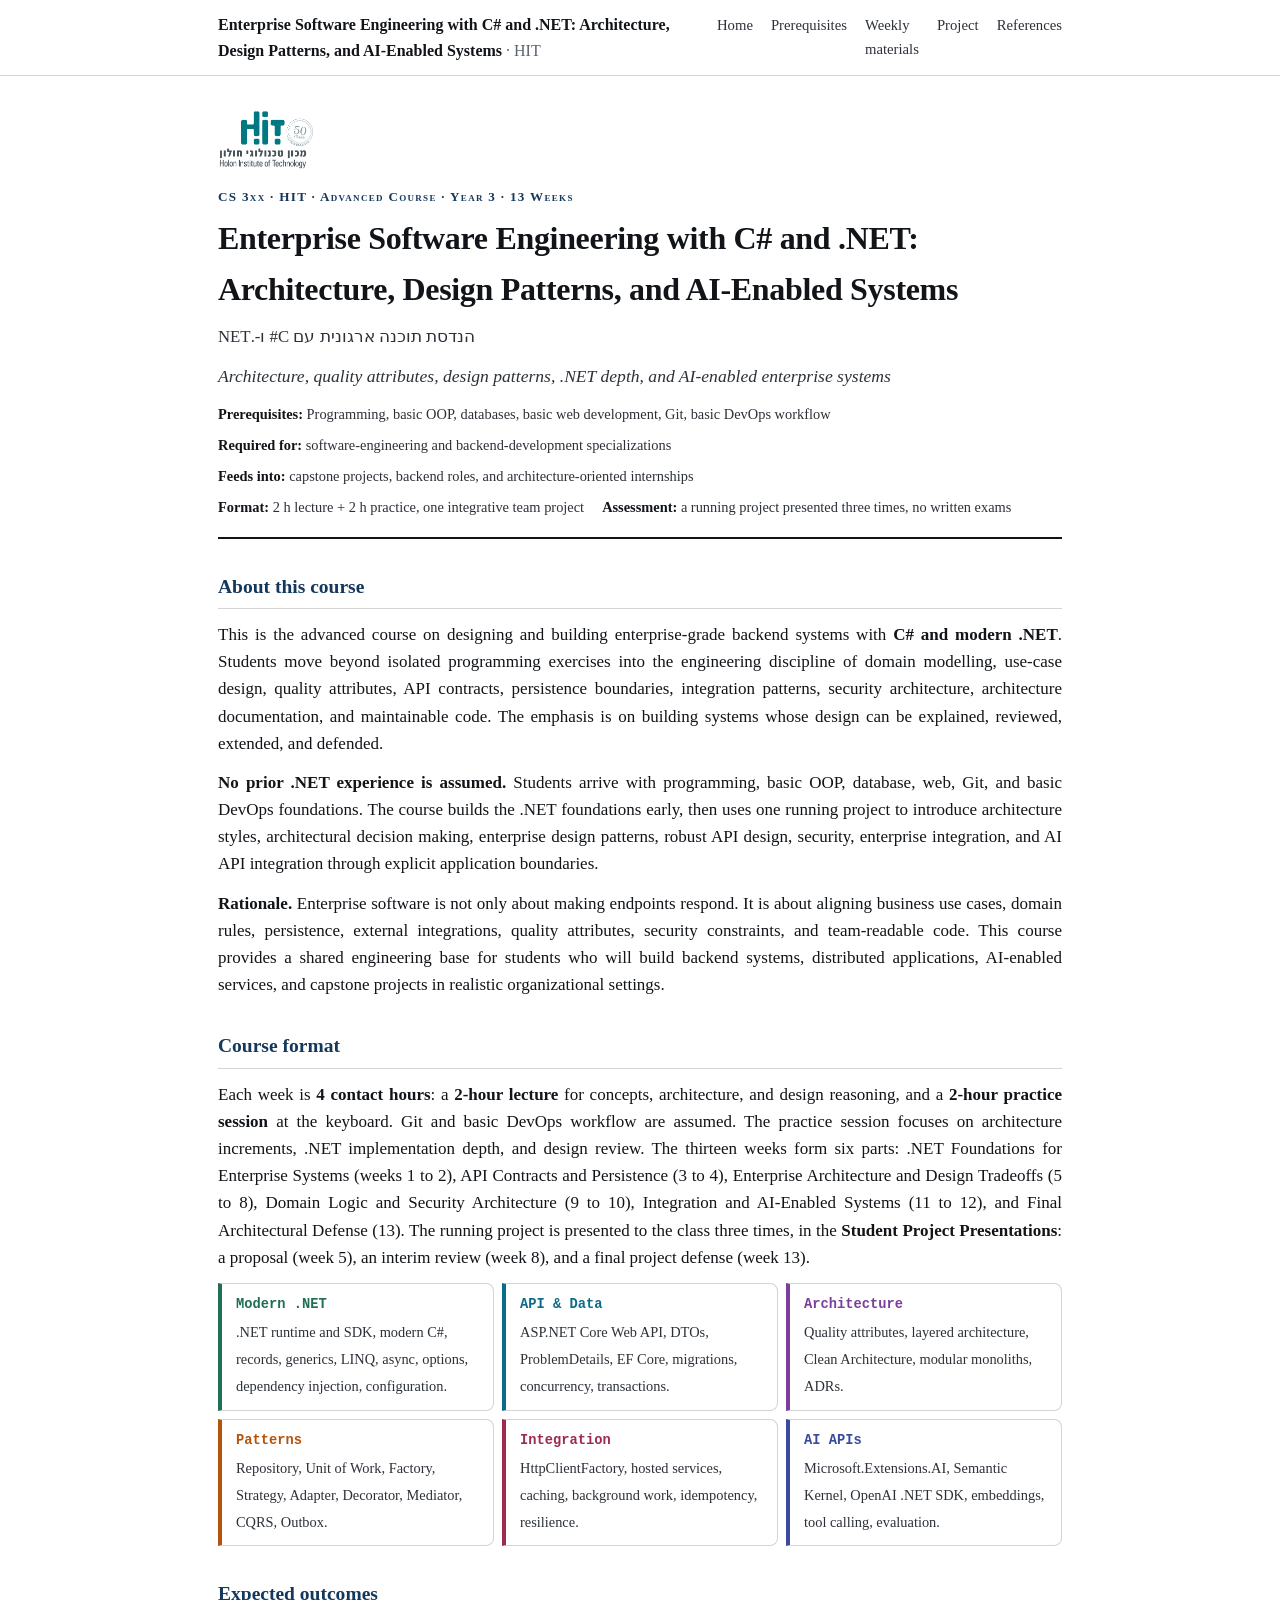
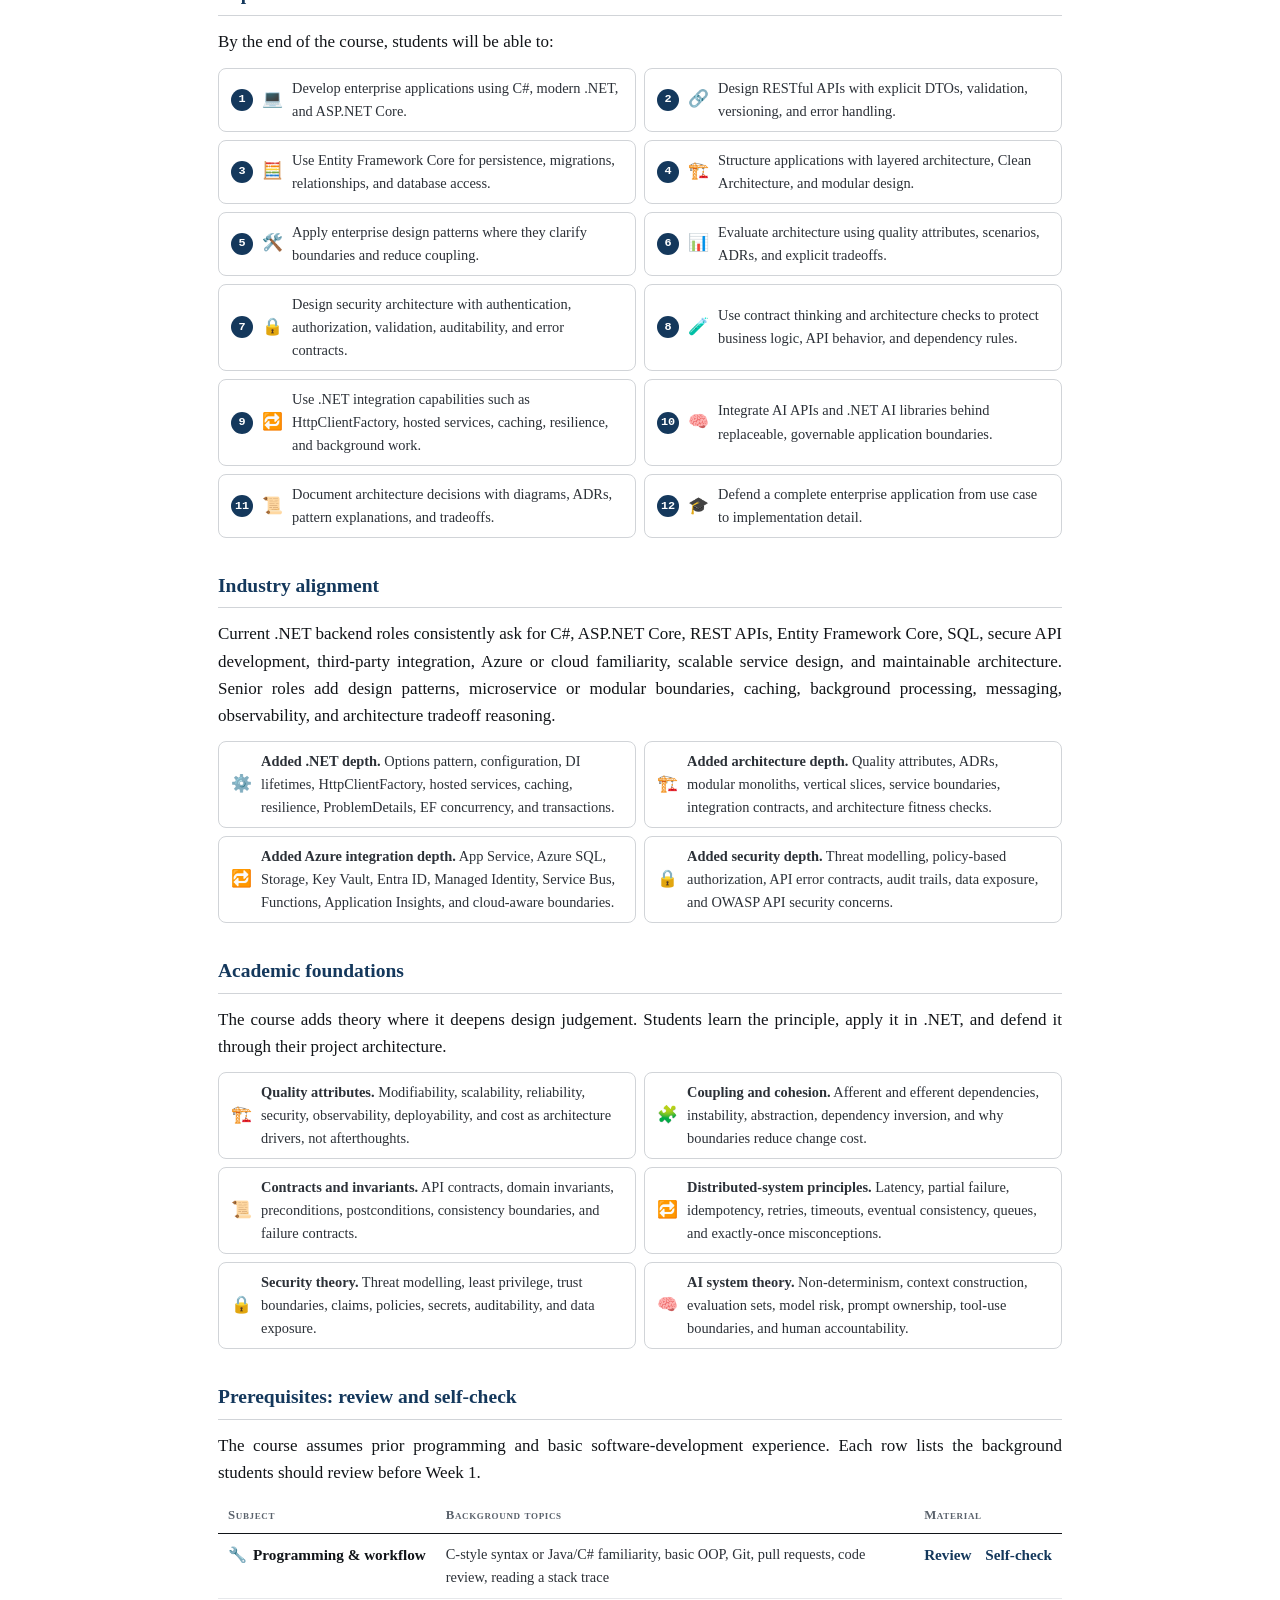
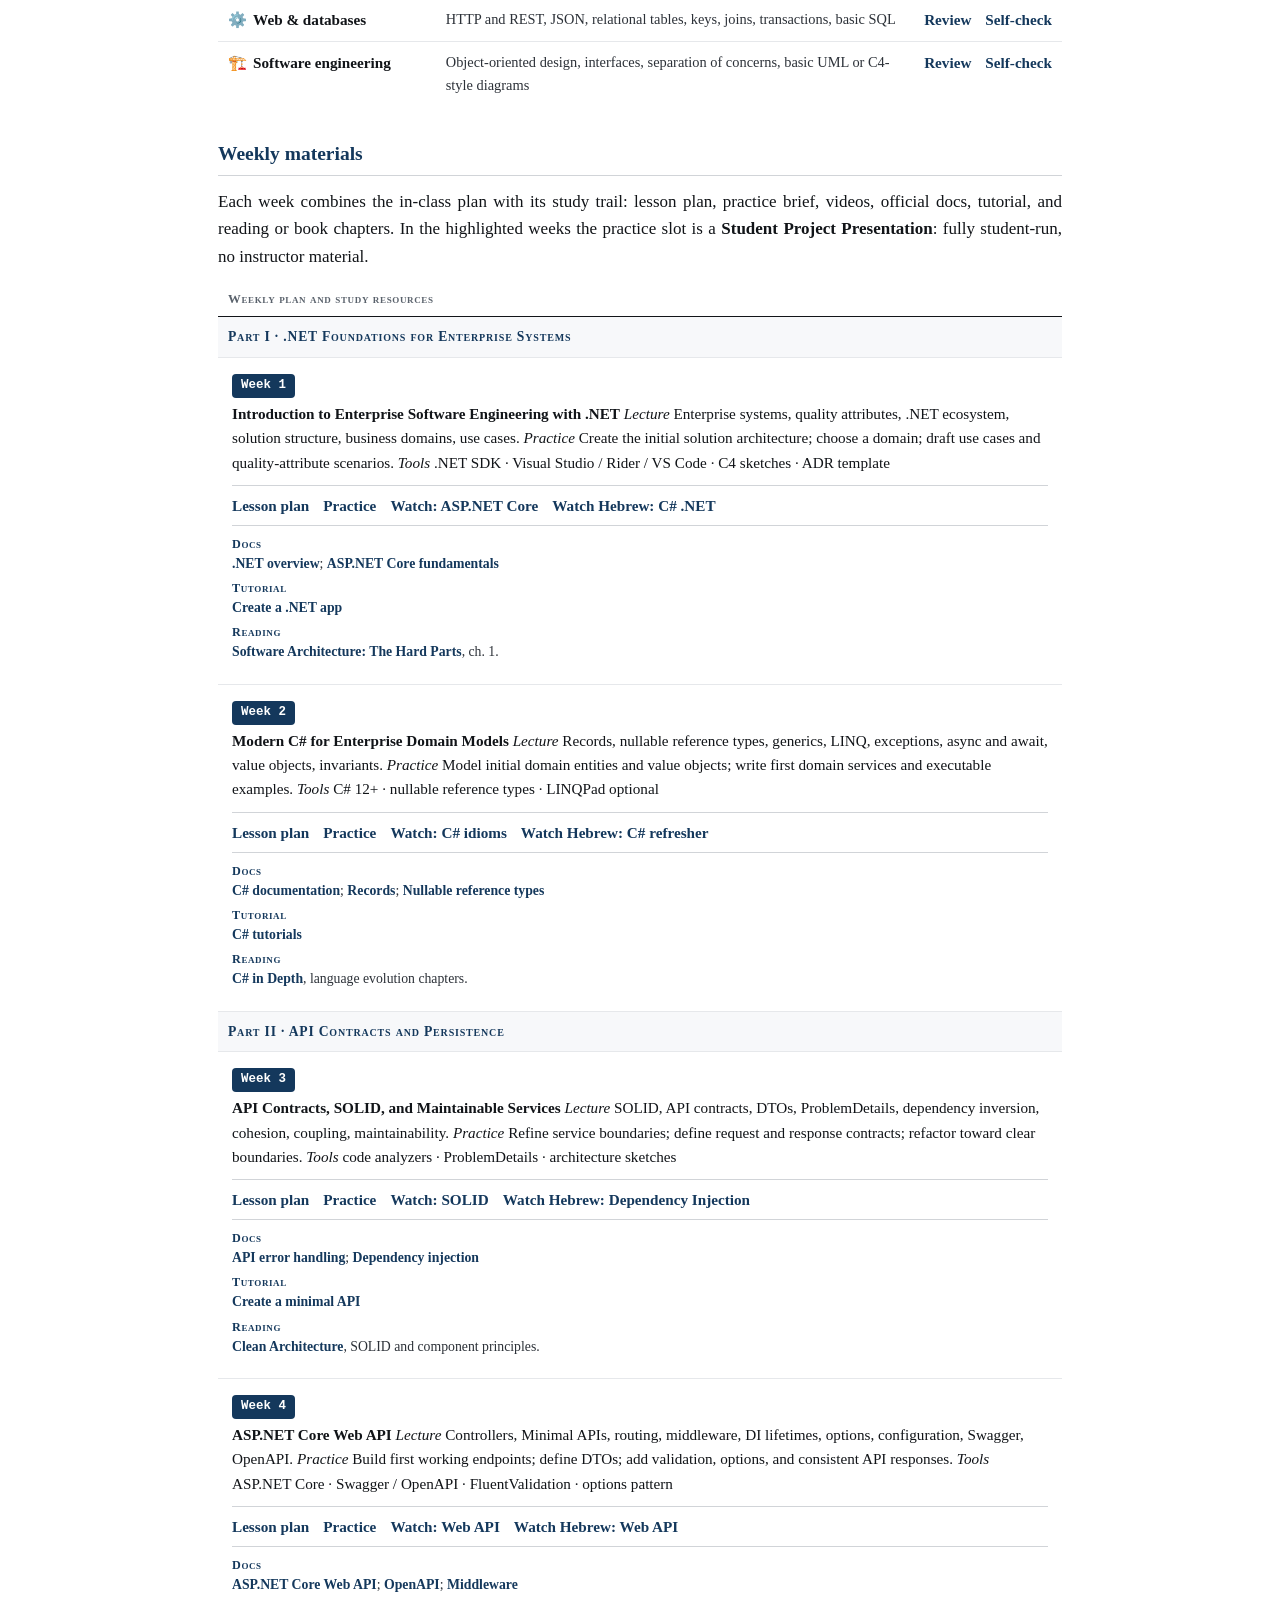
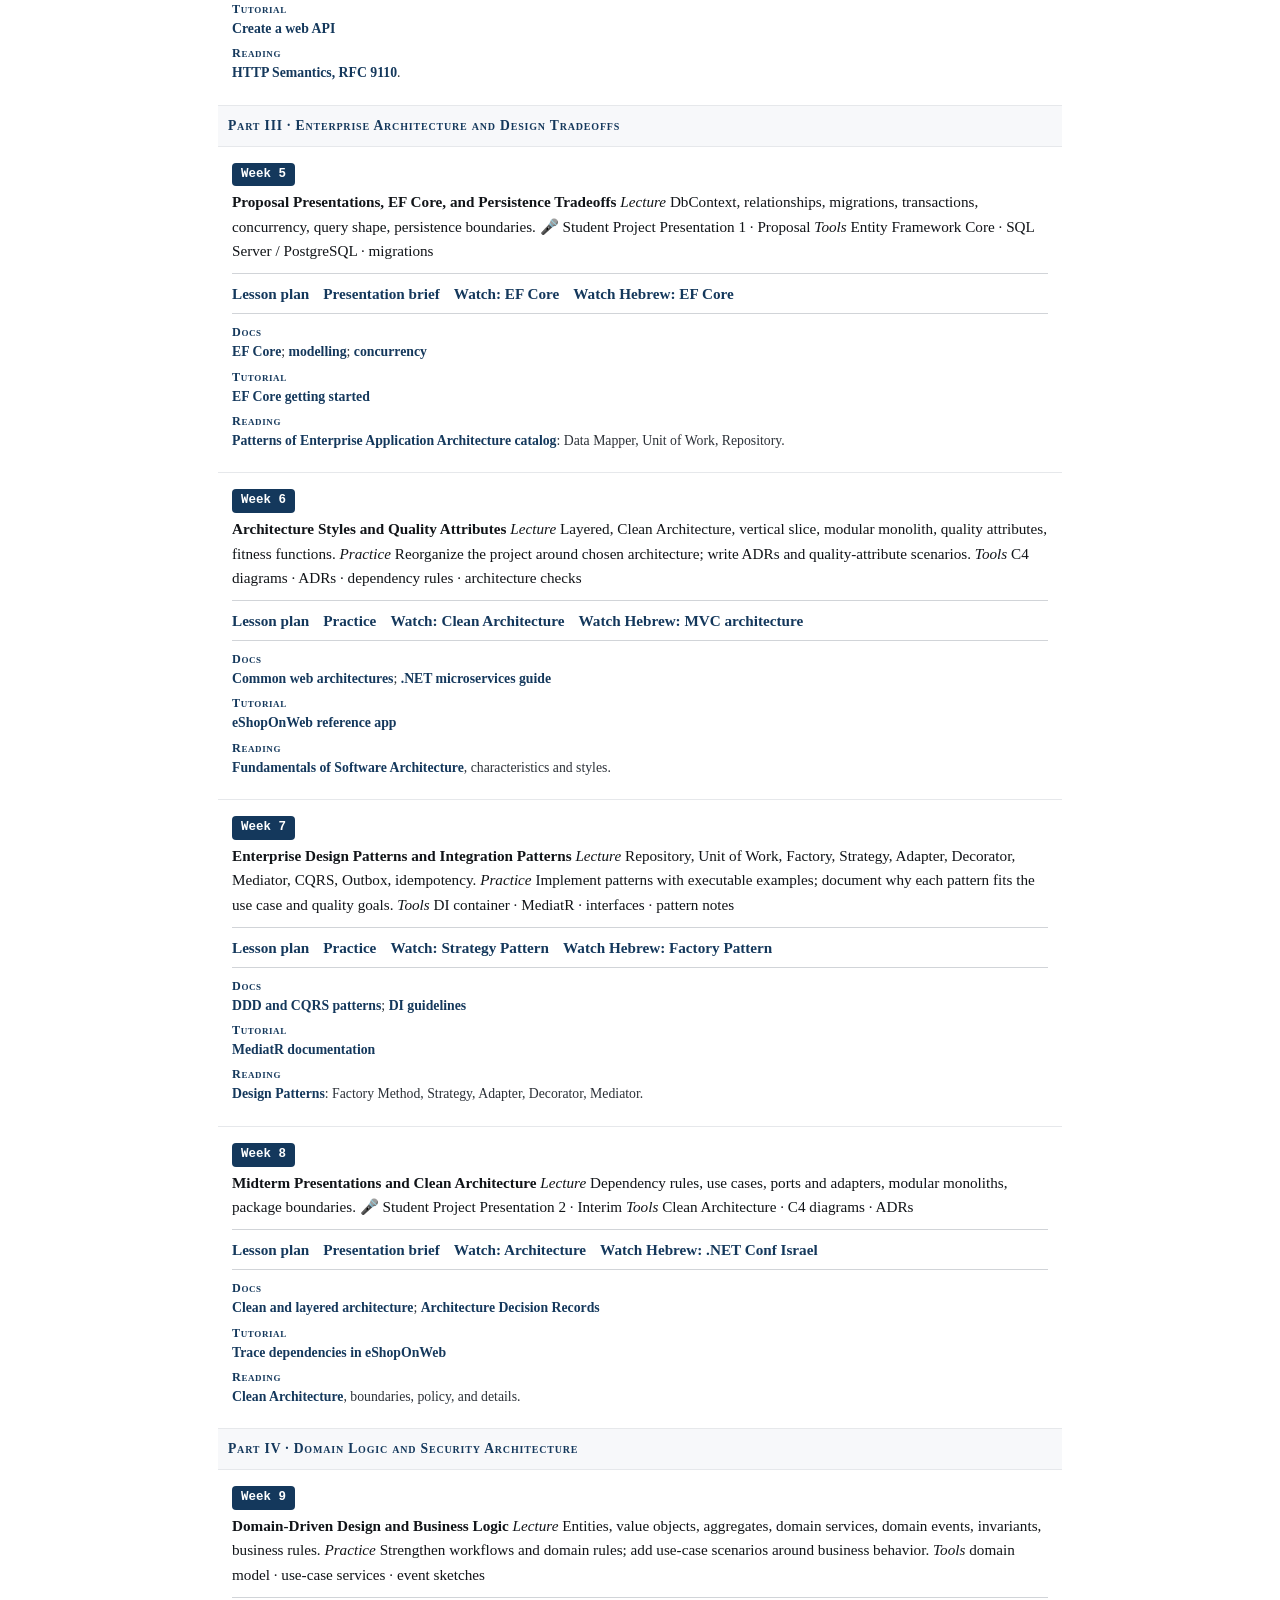
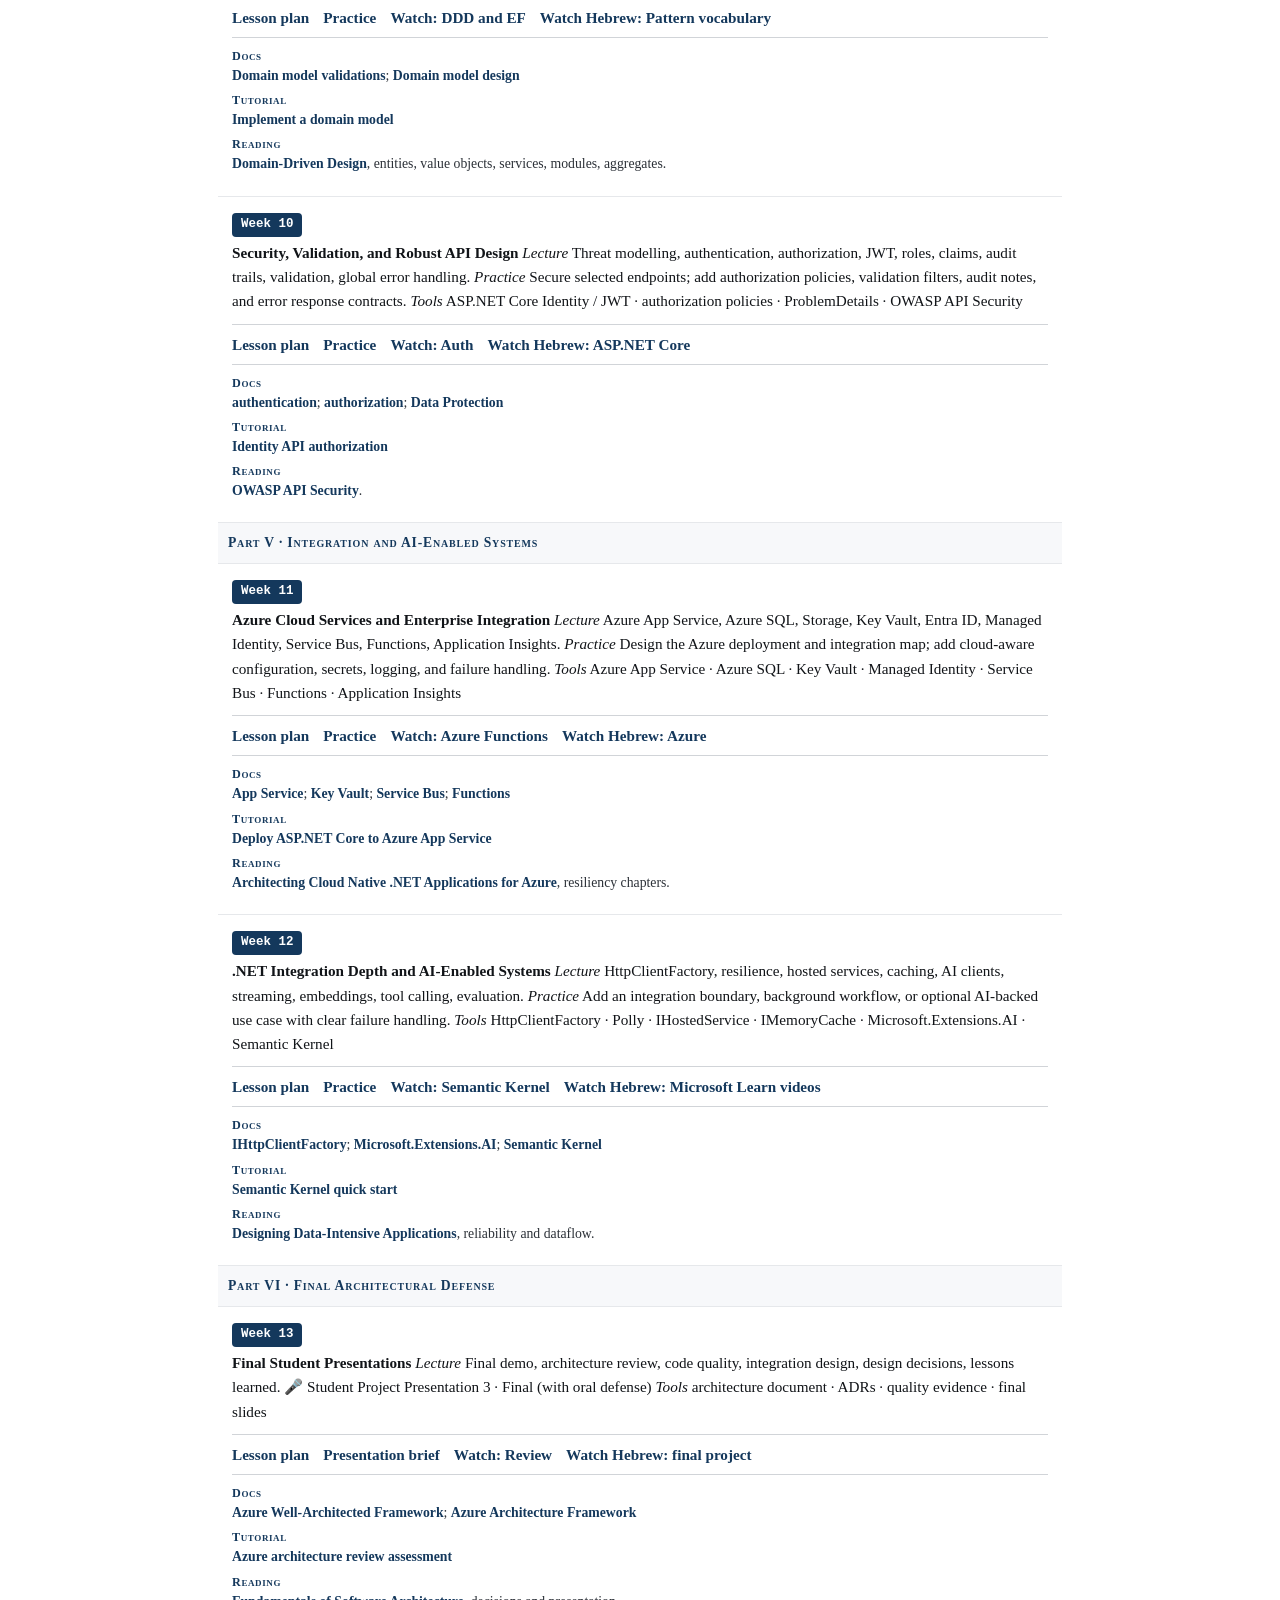
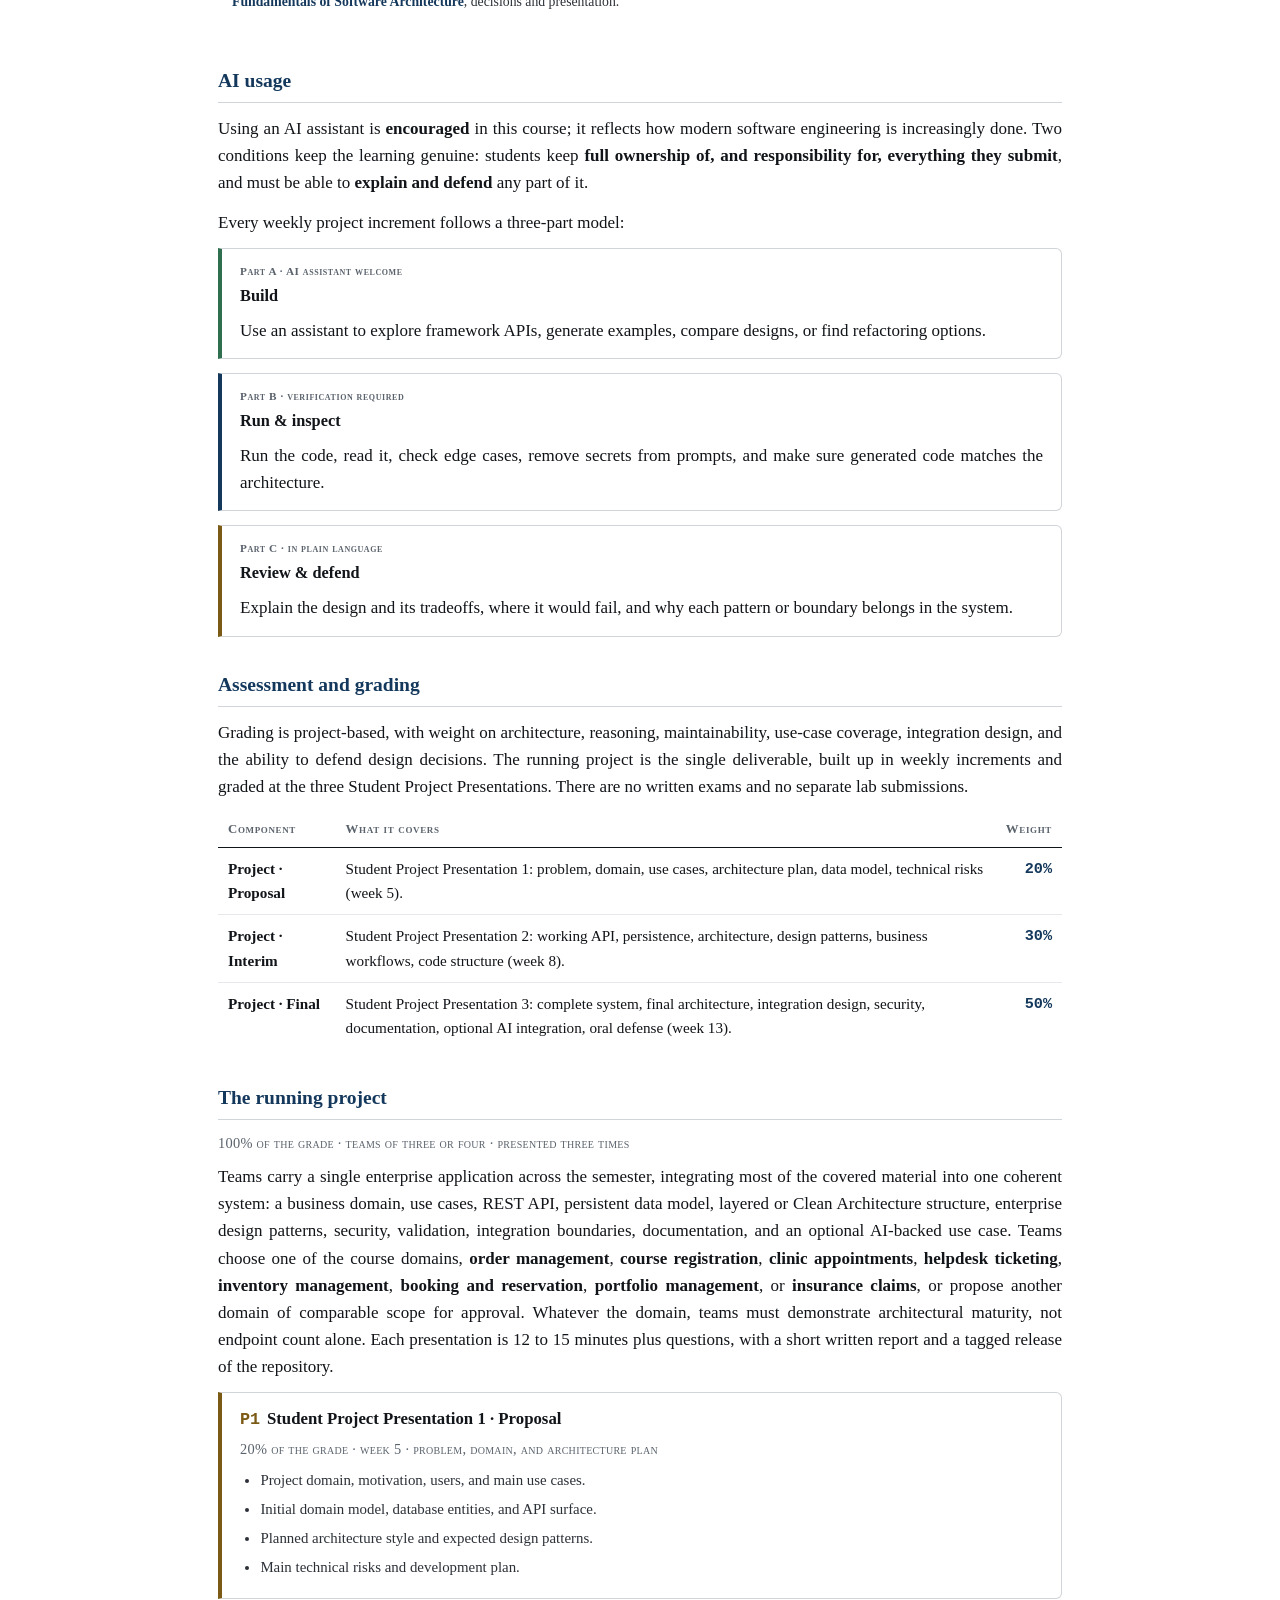
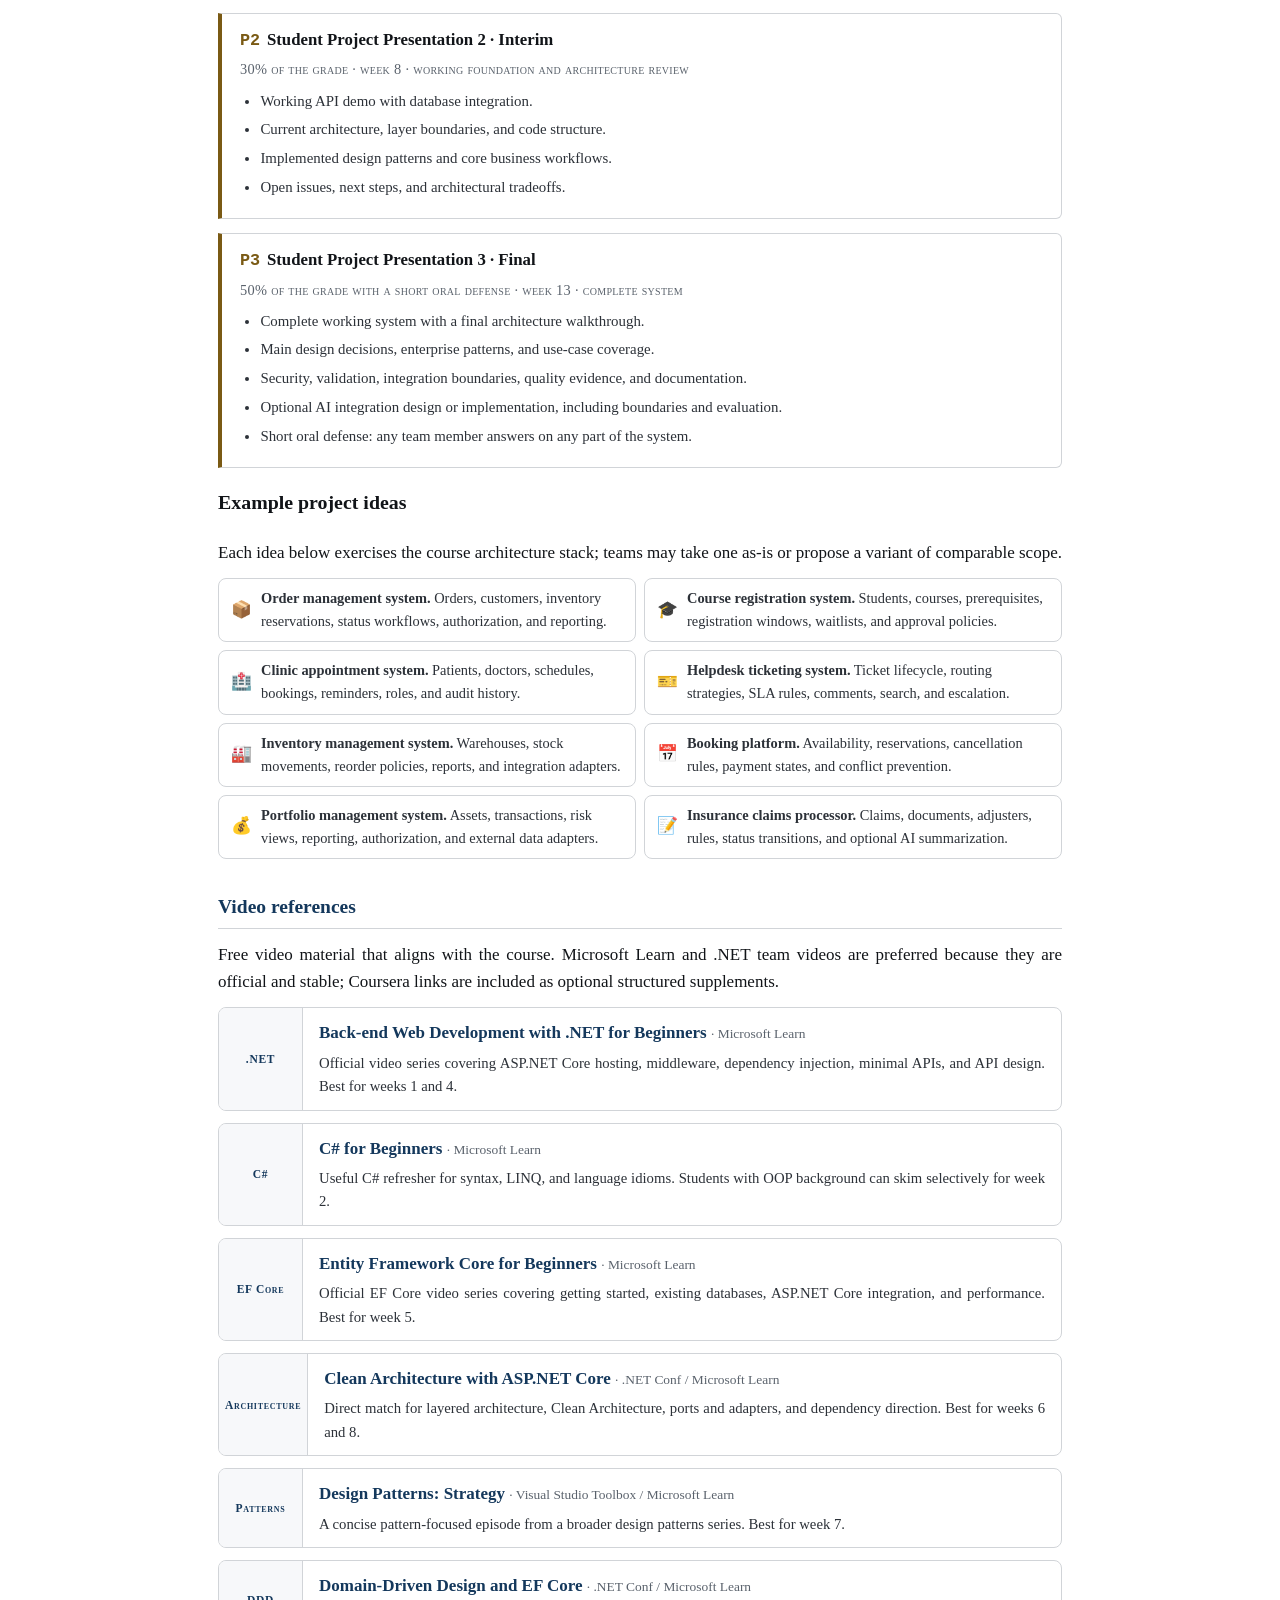
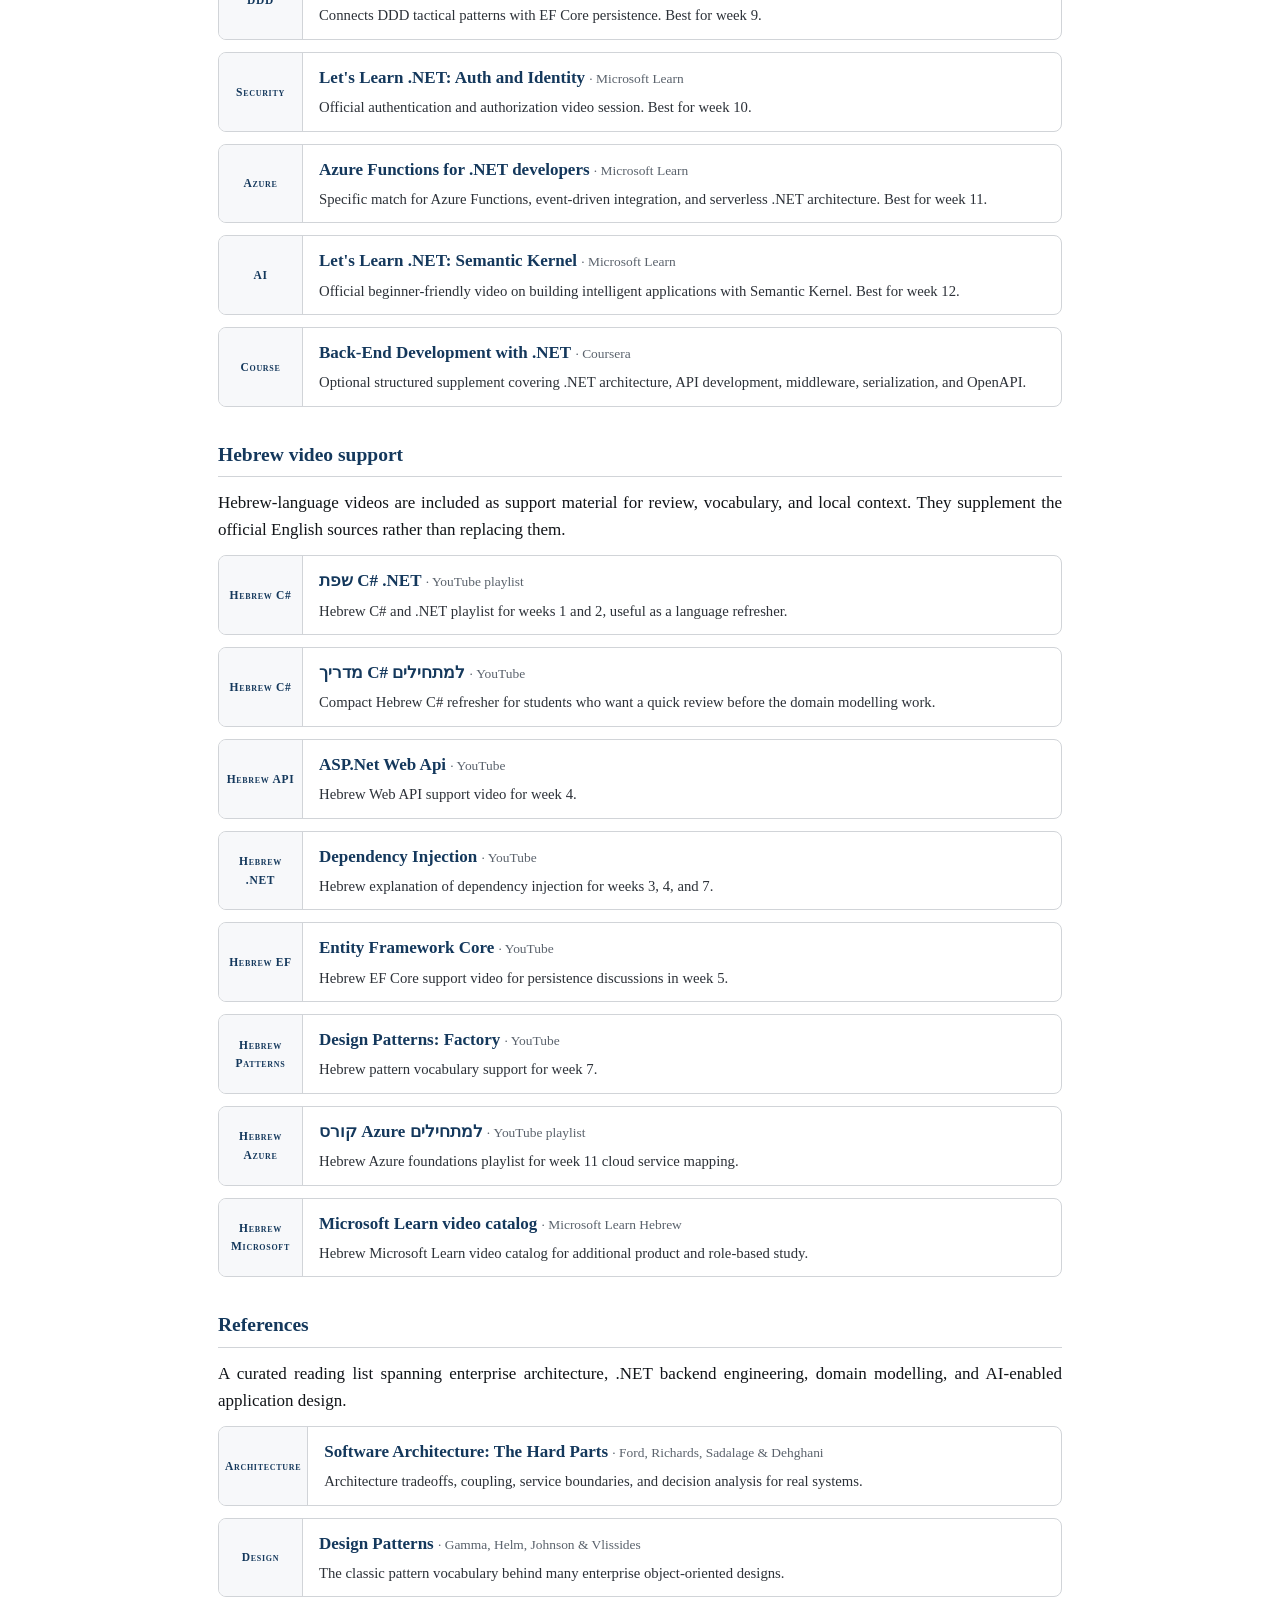
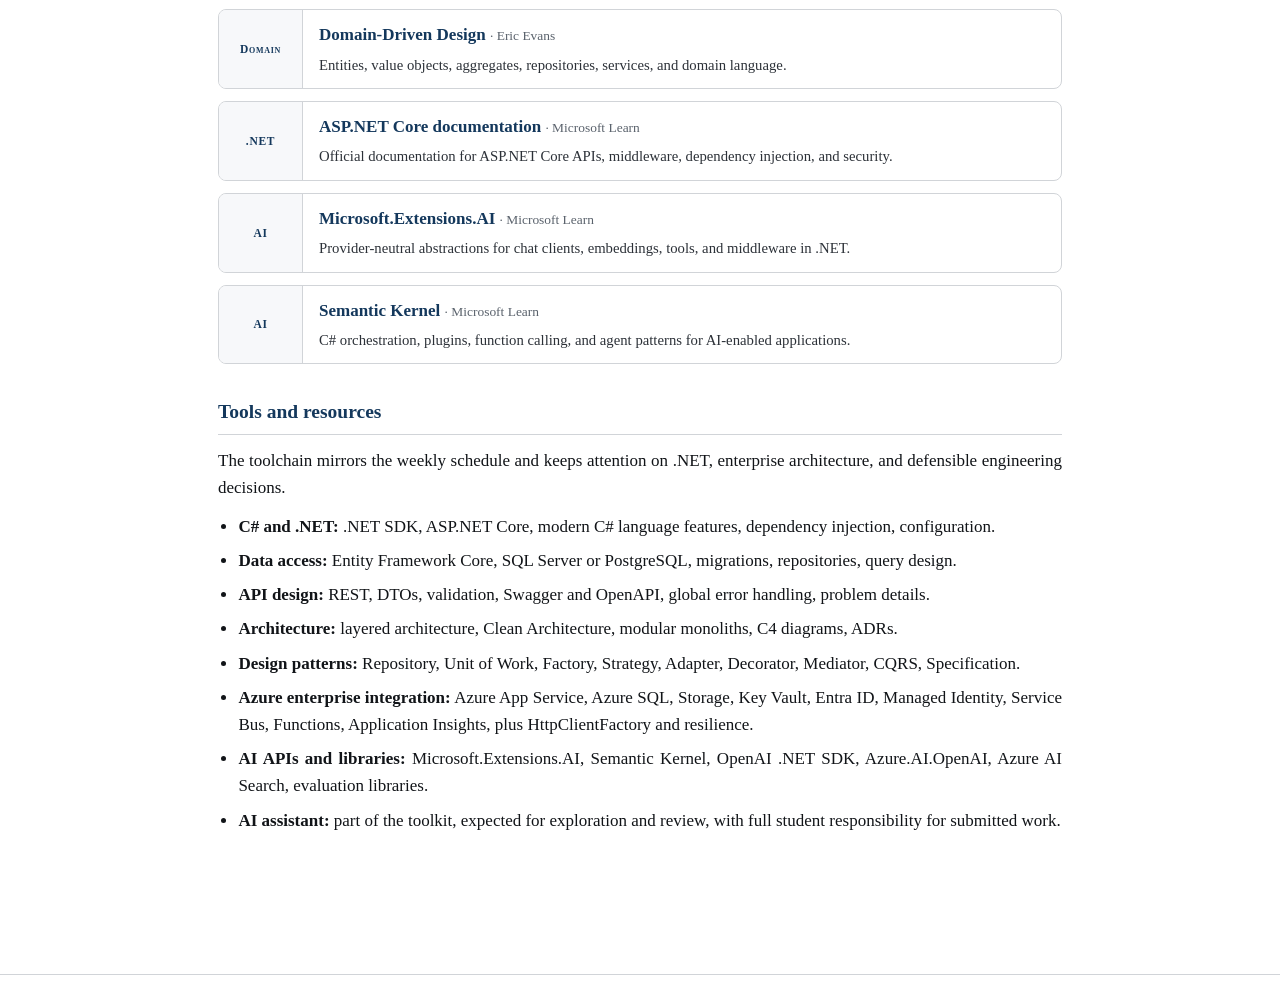
==== commit 6593dfca: "Convert weekly schedule to single column resource table" ====
--- a/index.html
+++ b/index.html
@@ -115,135 +115,187 @@
   <h2 id="weekly">Weekly materials</h2>
   <p>Each week combines the in-class plan with its study trail: lesson plan, practice brief, videos, official docs, tutorial, and reading or book chapters. In the highlighted weeks the practice slot is a <b>Student Project Presentation</b>: fully student-run, no instructor material.</p>
   <table class="weeks">
-    <thead><tr><th>Wk</th><th>Topic and plan</th><th>Lesson and videos</th><th>Docs, tutorial, reading</th></tr></thead>
+    <thead><tr><th>Weekly plan and study resources</th></tr></thead>
     <tbody>
-      <tr class="part"><td colspan="4">Part I &middot; .NET Foundations for Enterprise Systems</td></tr>
-      <tr>
-        <td class="wk">1</td>
-        <td class="t"><b>Introduction to Enterprise Software Engineering with .NET</b>
+      <tr class="part"><td colspan="1">Part I &middot; .NET Foundations for Enterprise Systems</td></tr>
+      <tr>
+        <td class="weekcell">
+          <div class="weektop"><span class="weeknum">Week 1</span></div>
+          <div class="weektopic"><b>Introduction to Enterprise Software Engineering with .NET</b>
           <span class="lp"><i>Lecture</i> Enterprise systems, quality attributes, .NET ecosystem, solution structure, business domains, use cases.</span>
           <span class="lp pr"><i>Practice</i> Create the initial solution architecture; choose a domain; draft use cases and quality-attribute scenarios.</span>
-          <span class="lp tl"><i>Tools</i> .NET SDK &middot; Visual Studio / Rider / VS Code &middot; C4 sketches &middot; ADR template</span></td>
-        <td class="lk"><a href="lessons/week01.html">Lesson plan</a><a href="lessons/week01.html#practice">Practice</a><a href="https://learn.microsoft.com/en-us/shows/back-end-web-development-with-dotnet-for-beginners/what-is-aspnet-core-back-end">Watch: ASP.NET Core</a><a href="https://www.youtube.com/playlist?list=PL3LHCvSXd3vr4uvpvkYGT3muNy_lXV3wT">Watch Hebrew: C# .NET</a></td>
-        <td class="study"><span class="study-block"><i>Docs</i> <a href="https://learn.microsoft.com/en-us/dotnet/core/introduction">.NET overview</a>; <a href="https://learn.microsoft.com/en-us/aspnet/core/fundamentals/">ASP.NET Core fundamentals</a></span><span class="study-block"><i>Tutorial</i> <a href="https://learn.microsoft.com/en-us/dotnet/core/tutorials/with-visual-studio-code">Create a .NET app</a></span><span class="study-block"><i>Reading</i> <a href="https://www.oreilly.com/library/view/software-architecture-the/9781492086888/">Software Architecture: The Hard Parts</a>, ch. 1.</span></td>
-      </tr>
-      <tr>
-        <td class="wk">2</td>
-        <td class="t"><b>Modern C# for Enterprise Domain Models</b>
+          <span class="lp tl"><i>Tools</i> .NET SDK &middot; Visual Studio / Rider / VS Code &middot; C4 sketches &middot; ADR template</span></div>
+          <div class="weekrule"></div>
+          <div class="weeklinks"><a href="lessons/week01.html">Lesson plan</a><a href="lessons/week01.html#practice">Practice</a><a href="https://learn.microsoft.com/en-us/shows/back-end-web-development-with-dotnet-for-beginners/what-is-aspnet-core-back-end">Watch: ASP.NET Core</a><a href="https://www.youtube.com/playlist?list=PL3LHCvSXd3vr4uvpvkYGT3muNy_lXV3wT">Watch Hebrew: C# .NET</a></div>
+          <div class="weekrule"></div>
+          <div class="weekstudy"><span class="study-block"><i>Docs</i> <a href="https://learn.microsoft.com/en-us/dotnet/core/introduction">.NET overview</a>; <a href="https://learn.microsoft.com/en-us/aspnet/core/fundamentals/">ASP.NET Core fundamentals</a></span><span class="study-block"><i>Tutorial</i> <a href="https://learn.microsoft.com/en-us/dotnet/core/tutorials/with-visual-studio-code">Create a .NET app</a></span><span class="study-block"><i>Reading</i> <a href="https://www.oreilly.com/library/view/software-architecture-the/9781492086888/">Software Architecture: The Hard Parts</a>, ch. 1.</span></div>
+        </td>
+      </tr>
+      <tr>
+        <td class="weekcell">
+          <div class="weektop"><span class="weeknum">Week 2</span></div>
+          <div class="weektopic"><b>Modern C# for Enterprise Domain Models</b>
           <span class="lp"><i>Lecture</i> Records, nullable reference types, generics, LINQ, exceptions, async and await, value objects, invariants.</span>
           <span class="lp pr"><i>Practice</i> Model initial domain entities and value objects; write first domain services and executable examples.</span>
-          <span class="lp tl"><i>Tools</i> C# 12+ &middot; nullable reference types &middot; LINQPad optional</span></td>
-        <td class="lk"><a href="lessons/week02.html">Lesson plan</a><a href="lessons/week02.html#practice">Practice</a><a href="https://learn.microsoft.com/en-us/shows/csharp-for-beginners/">Watch: C# idioms</a><a href="https://www.youtube.com/watch?v=3QIvNWXvtxY">Watch Hebrew: C# refresher</a></td>
-        <td class="study"><span class="study-block"><i>Docs</i> <a href="https://learn.microsoft.com/en-us/dotnet/csharp/">C# documentation</a>; <a href="https://learn.microsoft.com/en-us/dotnet/csharp/language-reference/builtin-types/record">Records</a>; <a href="https://learn.microsoft.com/en-us/dotnet/csharp/nullable-references">Nullable reference types</a></span><span class="study-block"><i>Tutorial</i> <a href="https://learn.microsoft.com/en-us/dotnet/csharp/tour-of-csharp/tutorials/">C# tutorials</a></span><span class="study-block"><i>Reading</i> <a href="https://csharpindepth.com/">C# in Depth</a>, language evolution chapters.</span></td>
-      </tr>
-
-      <tr class="part"><td colspan="4">Part II &middot; API Contracts and Persistence</td></tr>
-      <tr>
-        <td class="wk">3</td>
-        <td class="t"><b>API Contracts, SOLID, and Maintainable Services</b>
+          <span class="lp tl"><i>Tools</i> C# 12+ &middot; nullable reference types &middot; LINQPad optional</span></div>
+          <div class="weekrule"></div>
+          <div class="weeklinks"><a href="lessons/week02.html">Lesson plan</a><a href="lessons/week02.html#practice">Practice</a><a href="https://learn.microsoft.com/en-us/shows/csharp-for-beginners/">Watch: C# idioms</a><a href="https://www.youtube.com/watch?v=3QIvNWXvtxY">Watch Hebrew: C# refresher</a></div>
+          <div class="weekrule"></div>
+          <div class="weekstudy"><span class="study-block"><i>Docs</i> <a href="https://learn.microsoft.com/en-us/dotnet/csharp/">C# documentation</a>; <a href="https://learn.microsoft.com/en-us/dotnet/csharp/language-reference/builtin-types/record">Records</a>; <a href="https://learn.microsoft.com/en-us/dotnet/csharp/nullable-references">Nullable reference types</a></span><span class="study-block"><i>Tutorial</i> <a href="https://learn.microsoft.com/en-us/dotnet/csharp/tour-of-csharp/tutorials/">C# tutorials</a></span><span class="study-block"><i>Reading</i> <a href="https://csharpindepth.com/">C# in Depth</a>, language evolution chapters.</span></div>
+        </td>
+      </tr>
+
+      <tr class="part"><td colspan="1">Part II &middot; API Contracts and Persistence</td></tr>
+      <tr>
+        <td class="weekcell">
+          <div class="weektop"><span class="weeknum">Week 3</span></div>
+          <div class="weektopic"><b>API Contracts, SOLID, and Maintainable Services</b>
           <span class="lp"><i>Lecture</i> SOLID, API contracts, DTOs, ProblemDetails, dependency inversion, cohesion, coupling, maintainability.</span>
           <span class="lp pr"><i>Practice</i> Refine service boundaries; define request and response contracts; refactor toward clear boundaries.</span>
-          <span class="lp tl"><i>Tools</i> code analyzers &middot; ProblemDetails &middot; architecture sketches</span></td>
-        <td class="lk"><a href="lessons/week03.html">Lesson plan</a><a href="lessons/week03.html#practice">Practice</a><a href="https://www.coursera.org/learn/packt-asp-net-core-solid-and-clean-architecture-net-5-and-up-iqwi9">Watch: SOLID</a><a href="https://www.youtube.com/watch?v=tV2PAF2Ea30">Watch Hebrew: Dependency Injection</a></td>
-        <td class="study"><span class="study-block"><i>Docs</i> <a href="https://learn.microsoft.com/en-us/aspnet/core/web-api/handle-errors">API error handling</a>; <a href="https://learn.microsoft.com/en-us/dotnet/core/extensions/dependency-injection">Dependency injection</a></span><span class="study-block"><i>Tutorial</i> <a href="https://learn.microsoft.com/en-us/aspnet/core/tutorials/min-web-api">Create a minimal API</a></span><span class="study-block"><i>Reading</i> <a href="https://www.oreilly.com/library/view/clean-architecture-a/9780134494272/">Clean Architecture</a>, SOLID and component principles.</span></td>
-      </tr>
-      <tr>
-        <td class="wk">4</td>
-        <td class="t"><b>ASP.NET Core Web API</b>
+          <span class="lp tl"><i>Tools</i> code analyzers &middot; ProblemDetails &middot; architecture sketches</span></div>
+          <div class="weekrule"></div>
+          <div class="weeklinks"><a href="lessons/week03.html">Lesson plan</a><a href="lessons/week03.html#practice">Practice</a><a href="https://www.coursera.org/learn/packt-asp-net-core-solid-and-clean-architecture-net-5-and-up-iqwi9">Watch: SOLID</a><a href="https://www.youtube.com/watch?v=tV2PAF2Ea30">Watch Hebrew: Dependency Injection</a></div>
+          <div class="weekrule"></div>
+          <div class="weekstudy"><span class="study-block"><i>Docs</i> <a href="https://learn.microsoft.com/en-us/aspnet/core/web-api/handle-errors">API error handling</a>; <a href="https://learn.microsoft.com/en-us/dotnet/core/extensions/dependency-injection">Dependency injection</a></span><span class="study-block"><i>Tutorial</i> <a href="https://learn.microsoft.com/en-us/aspnet/core/tutorials/min-web-api">Create a minimal API</a></span><span class="study-block"><i>Reading</i> <a href="https://www.oreilly.com/library/view/clean-architecture-a/9780134494272/">Clean Architecture</a>, SOLID and component principles.</span></div>
+        </td>
+      </tr>
+      <tr>
+        <td class="weekcell">
+          <div class="weektop"><span class="weeknum">Week 4</span></div>
+          <div class="weektopic"><b>ASP.NET Core Web API</b>
           <span class="lp"><i>Lecture</i> Controllers, Minimal APIs, routing, middleware, DI lifetimes, options, configuration, Swagger, OpenAPI.</span>
           <span class="lp pr"><i>Practice</i> Build first working endpoints; define DTOs; add validation, options, and consistent API responses.</span>
-          <span class="lp tl"><i>Tools</i> ASP.NET Core &middot; Swagger / OpenAPI &middot; FluentValidation &middot; options pattern</span></td>
-        <td class="lk"><a href="lessons/week04.html">Lesson plan</a><a href="lessons/week04.html#practice">Practice</a><a href="https://learn.microsoft.com/en-us/shows/back-end-web-development-with-dotnet-for-beginners/implementing-a-web-api-in-dotnet-backend-web-development-with-dotnet-for-beginners">Watch: Web API</a><a href="https://www.youtube.com/watch?v=dR7lTKiCC1M">Watch Hebrew: Web API</a></td>
-        <td class="study"><span class="study-block"><i>Docs</i> <a href="https://learn.microsoft.com/en-us/aspnet/core/web-api/">ASP.NET Core Web API</a>; <a href="https://learn.microsoft.com/en-us/aspnet/core/fundamentals/openapi/">OpenAPI</a>; <a href="https://learn.microsoft.com/en-us/aspnet/core/fundamentals/middleware/">Middleware</a></span><span class="study-block"><i>Tutorial</i> <a href="https://learn.microsoft.com/en-us/aspnet/core/tutorials/first-web-api">Create a web API</a></span><span class="study-block"><i>Reading</i> <a href="https://www.rfc-editor.org/rfc/rfc9110">HTTP Semantics, RFC 9110</a>.</span></td>
-      </tr>
-
-      <tr class="part"><td colspan="4">Part III &middot; Enterprise Architecture and Design Tradeoffs</td></tr>
-      <tr>
-        <td class="wk">5</td>
-        <td class="t"><b>Proposal Presentations, EF Core, and Persistence Tradeoffs</b>
+          <span class="lp tl"><i>Tools</i> ASP.NET Core &middot; Swagger / OpenAPI &middot; FluentValidation &middot; options pattern</span></div>
+          <div class="weekrule"></div>
+          <div class="weeklinks"><a href="lessons/week04.html">Lesson plan</a><a href="lessons/week04.html#practice">Practice</a><a href="https://learn.microsoft.com/en-us/shows/back-end-web-development-with-dotnet-for-beginners/implementing-a-web-api-in-dotnet-backend-web-development-with-dotnet-for-beginners">Watch: Web API</a><a href="https://www.youtube.com/watch?v=dR7lTKiCC1M">Watch Hebrew: Web API</a></div>
+          <div class="weekrule"></div>
+          <div class="weekstudy"><span class="study-block"><i>Docs</i> <a href="https://learn.microsoft.com/en-us/aspnet/core/web-api/">ASP.NET Core Web API</a>; <a href="https://learn.microsoft.com/en-us/aspnet/core/fundamentals/openapi/">OpenAPI</a>; <a href="https://learn.microsoft.com/en-us/aspnet/core/fundamentals/middleware/">Middleware</a></span><span class="study-block"><i>Tutorial</i> <a href="https://learn.microsoft.com/en-us/aspnet/core/tutorials/first-web-api">Create a web API</a></span><span class="study-block"><i>Reading</i> <a href="https://www.rfc-editor.org/rfc/rfc9110">HTTP Semantics, RFC 9110</a>.</span></div>
+        </td>
+      </tr>
+
+      <tr class="part"><td colspan="1">Part III &middot; Enterprise Architecture and Design Tradeoffs</td></tr>
+      <tr>
+        <td class="weekcell">
+          <div class="weektop"><span class="weeknum">Week 5</span></div>
+          <div class="weektopic"><b>Proposal Presentations, EF Core, and Persistence Tradeoffs</b>
           <span class="lp"><i>Lecture</i> DbContext, relationships, migrations, transactions, concurrency, query shape, persistence boundaries.</span>
           <span class="pres">&#127908; Student Project Presentation 1 &middot; Proposal</span>
-          <span class="lp tl"><i>Tools</i> Entity Framework Core &middot; SQL Server / PostgreSQL &middot; migrations</span></td>
-        <td class="lk"><a href="lessons/week05.html">Lesson plan</a><a href="lessons/week05.html#practice">Presentation brief</a><a href="https://learn.microsoft.com/en-us/shows/entity-framework-core-for-beginners/getting-started-with-entity-framework-core">Watch: EF Core</a><a href="https://www.youtube.com/watch?v=6x9EXYKLHuE">Watch Hebrew: EF Core</a></td>
-        <td class="study"><span class="study-block"><i>Docs</i> <a href="https://learn.microsoft.com/en-us/ef/core/">EF Core</a>; <a href="https://learn.microsoft.com/en-us/ef/core/modeling/">modelling</a>; <a href="https://learn.microsoft.com/en-us/ef/core/saving/concurrency">concurrency</a></span><span class="study-block"><i>Tutorial</i> <a href="https://learn.microsoft.com/en-us/ef/core/get-started/overview/first-app">EF Core getting started</a></span><span class="study-block"><i>Reading</i> <a href="https://martinfowler.com/eaaCatalog/">Patterns of Enterprise Application Architecture catalog</a>: Data Mapper, Unit of Work, Repository.</span></td>
-      </tr>
-      <tr>
-        <td class="wk">6</td>
-        <td class="t"><b>Architecture Styles and Quality Attributes</b>
+          <span class="lp tl"><i>Tools</i> Entity Framework Core &middot; SQL Server / PostgreSQL &middot; migrations</span></div>
+          <div class="weekrule"></div>
+          <div class="weeklinks"><a href="lessons/week05.html">Lesson plan</a><a href="lessons/week05.html#practice">Presentation brief</a><a href="https://learn.microsoft.com/en-us/shows/entity-framework-core-for-beginners/getting-started-with-entity-framework-core">Watch: EF Core</a><a href="https://www.youtube.com/watch?v=6x9EXYKLHuE">Watch Hebrew: EF Core</a></div>
+          <div class="weekrule"></div>
+          <div class="weekstudy"><span class="study-block"><i>Docs</i> <a href="https://learn.microsoft.com/en-us/ef/core/">EF Core</a>; <a href="https://learn.microsoft.com/en-us/ef/core/modeling/">modelling</a>; <a href="https://learn.microsoft.com/en-us/ef/core/saving/concurrency">concurrency</a></span><span class="study-block"><i>Tutorial</i> <a href="https://learn.microsoft.com/en-us/ef/core/get-started/overview/first-app">EF Core getting started</a></span><span class="study-block"><i>Reading</i> <a href="https://martinfowler.com/eaaCatalog/">Patterns of Enterprise Application Architecture catalog</a>: Data Mapper, Unit of Work, Repository.</span></div>
+        </td>
+      </tr>
+      <tr>
+        <td class="weekcell">
+          <div class="weektop"><span class="weeknum">Week 6</span></div>
+          <div class="weektopic"><b>Architecture Styles and Quality Attributes</b>
           <span class="lp"><i>Lecture</i> Layered, Clean Architecture, vertical slice, modular monolith, quality attributes, fitness functions.</span>
           <span class="lp pr"><i>Practice</i> Reorganize the project around chosen architecture; write ADRs and quality-attribute scenarios.</span>
-          <span class="lp tl"><i>Tools</i> C4 diagrams &middot; ADRs &middot; dependency rules &middot; architecture checks</span></td>
-        <td class="lk"><a href="lessons/week06.html">Lesson plan</a><a href="lessons/week06.html#practice">Practice</a><a href="https://learn.microsoft.com/en-us/shows/dotnetconf-2021/clean-architecture-with-aspnet-core-6">Watch: Clean Architecture</a><a href="https://www.youtube.com/watch?v=ksqeTyX1Pe4">Watch Hebrew: MVC architecture</a></td>
-        <td class="study"><span class="study-block"><i>Docs</i> <a href="https://learn.microsoft.com/en-us/dotnet/architecture/modern-web-apps-azure/common-web-application-architectures">Common web architectures</a>; <a href="https://learn.microsoft.com/en-us/dotnet/architecture/microservices/">.NET microservices guide</a></span><span class="study-block"><i>Tutorial</i> <a href="https://github.com/dotnet-architecture/eShopOnWeb">eShopOnWeb reference app</a></span><span class="study-block"><i>Reading</i> <a href="https://www.oreilly.com/library/view/fundamentals-of-software/9781492043447/">Fundamentals of Software Architecture</a>, characteristics and styles.</span></td>
-      </tr>
-      <tr>
-        <td class="wk">7</td>
-        <td class="t"><b>Enterprise Design Patterns and Integration Patterns</b>
+          <span class="lp tl"><i>Tools</i> C4 diagrams &middot; ADRs &middot; dependency rules &middot; architecture checks</span></div>
+          <div class="weekrule"></div>
+          <div class="weeklinks"><a href="lessons/week06.html">Lesson plan</a><a href="lessons/week06.html#practice">Practice</a><a href="https://learn.microsoft.com/en-us/shows/dotnetconf-2021/clean-architecture-with-aspnet-core-6">Watch: Clean Architecture</a><a href="https://www.youtube.com/watch?v=ksqeTyX1Pe4">Watch Hebrew: MVC architecture</a></div>
+          <div class="weekrule"></div>
+          <div class="weekstudy"><span class="study-block"><i>Docs</i> <a href="https://learn.microsoft.com/en-us/dotnet/architecture/modern-web-apps-azure/common-web-application-architectures">Common web architectures</a>; <a href="https://learn.microsoft.com/en-us/dotnet/architecture/microservices/">.NET microservices guide</a></span><span class="study-block"><i>Tutorial</i> <a href="https://github.com/dotnet-architecture/eShopOnWeb">eShopOnWeb reference app</a></span><span class="study-block"><i>Reading</i> <a href="https://www.oreilly.com/library/view/fundamentals-of-software/9781492043447/">Fundamentals of Software Architecture</a>, characteristics and styles.</span></div>
+        </td>
+      </tr>
+      <tr>
+        <td class="weekcell">
+          <div class="weektop"><span class="weeknum">Week 7</span></div>
+          <div class="weektopic"><b>Enterprise Design Patterns and Integration Patterns</b>
           <span class="lp"><i>Lecture</i> Repository, Unit of Work, Factory, Strategy, Adapter, Decorator, Mediator, CQRS, Outbox, idempotency.</span>
           <span class="lp pr"><i>Practice</i> Implement patterns with executable examples; document why each pattern fits the use case and quality goals.</span>
-          <span class="lp tl"><i>Tools</i> DI container &middot; MediatR &middot; interfaces &middot; pattern notes</span></td>
-        <td class="lk"><a href="lessons/week07.html">Lesson plan</a><a href="lessons/week07.html#practice">Practice</a><a href="https://learn.microsoft.com/en-us/shows/visual-studio-toolbox/design-patterns-strategy">Watch: Strategy Pattern</a><a href="https://www.youtube.com/watch?v=WxRHA9PnYSg">Watch Hebrew: Factory Pattern</a></td>
-        <td class="study"><span class="study-block"><i>Docs</i> <a href="https://learn.microsoft.com/en-us/dotnet/architecture/microservices/microservice-ddd-cqrs-patterns/">DDD and CQRS patterns</a>; <a href="https://learn.microsoft.com/en-us/dotnet/core/extensions/dependency-injection-guidelines">DI guidelines</a></span><span class="study-block"><i>Tutorial</i> <a href="https://github.com/jbogard/MediatR/wiki">MediatR documentation</a></span><span class="study-block"><i>Reading</i> <a href="https://www.oreilly.com/library/view/design-patterns-elements/0201633612/">Design Patterns</a>: Factory Method, Strategy, Adapter, Decorator, Mediator.</span></td>
-      </tr>
-      <tr>
-        <td class="wk">8</td>
-        <td class="t"><b>Midterm Presentations and Clean Architecture</b>
+          <span class="lp tl"><i>Tools</i> DI container &middot; MediatR &middot; interfaces &middot; pattern notes</span></div>
+          <div class="weekrule"></div>
+          <div class="weeklinks"><a href="lessons/week07.html">Lesson plan</a><a href="lessons/week07.html#practice">Practice</a><a href="https://learn.microsoft.com/en-us/shows/visual-studio-toolbox/design-patterns-strategy">Watch: Strategy Pattern</a><a href="https://www.youtube.com/watch?v=WxRHA9PnYSg">Watch Hebrew: Factory Pattern</a></div>
+          <div class="weekrule"></div>
+          <div class="weekstudy"><span class="study-block"><i>Docs</i> <a href="https://learn.microsoft.com/en-us/dotnet/architecture/microservices/microservice-ddd-cqrs-patterns/">DDD and CQRS patterns</a>; <a href="https://learn.microsoft.com/en-us/dotnet/core/extensions/dependency-injection-guidelines">DI guidelines</a></span><span class="study-block"><i>Tutorial</i> <a href="https://github.com/jbogard/MediatR/wiki">MediatR documentation</a></span><span class="study-block"><i>Reading</i> <a href="https://www.oreilly.com/library/view/design-patterns-elements/0201633612/">Design Patterns</a>: Factory Method, Strategy, Adapter, Decorator, Mediator.</span></div>
+        </td>
+      </tr>
+      <tr>
+        <td class="weekcell">
+          <div class="weektop"><span class="weeknum">Week 8</span></div>
+          <div class="weektopic"><b>Midterm Presentations and Clean Architecture</b>
           <span class="lp"><i>Lecture</i> Dependency rules, use cases, ports and adapters, modular monoliths, package boundaries.</span>
           <span class="pres">&#127908; Student Project Presentation 2 &middot; Interim</span>
-          <span class="lp tl"><i>Tools</i> Clean Architecture &middot; C4 diagrams &middot; ADRs</span></td>
-        <td class="lk"><a href="lessons/week08.html">Lesson plan</a><a href="lessons/week08.html#practice">Presentation brief</a><a href="https://learn.microsoft.com/en-us/shows/dotnetconf-2021/clean-architecture-with-aspnet-core-6">Watch: Architecture</a><a href="https://www.youtube.com/watch?v=QpOtg8Y6NSU">Watch Hebrew: .NET Conf Israel</a></td>
-        <td class="study"><span class="study-block"><i>Docs</i> <a href="https://learn.microsoft.com/en-us/dotnet/architecture/modern-web-apps-azure/common-web-application-architectures">Clean and layered architecture</a>; <a href="https://adr.github.io/">Architecture Decision Records</a></span><span class="study-block"><i>Tutorial</i> <a href="https://github.com/dotnet-architecture/eShopOnWeb">Trace dependencies in eShopOnWeb</a></span><span class="study-block"><i>Reading</i> <a href="https://www.oreilly.com/library/view/clean-architecture-a/9780134494272/">Clean Architecture</a>, boundaries, policy, and details.</span></td>
-      </tr>
-
-      <tr class="part"><td colspan="4">Part IV &middot; Domain Logic and Security Architecture</td></tr>
-      <tr>
-        <td class="wk">9</td>
-        <td class="t"><b>Domain-Driven Design and Business Logic</b>
+          <span class="lp tl"><i>Tools</i> Clean Architecture &middot; C4 diagrams &middot; ADRs</span></div>
+          <div class="weekrule"></div>
+          <div class="weeklinks"><a href="lessons/week08.html">Lesson plan</a><a href="lessons/week08.html#practice">Presentation brief</a><a href="https://learn.microsoft.com/en-us/shows/dotnetconf-2021/clean-architecture-with-aspnet-core-6">Watch: Architecture</a><a href="https://www.youtube.com/watch?v=QpOtg8Y6NSU">Watch Hebrew: .NET Conf Israel</a></div>
+          <div class="weekrule"></div>
+          <div class="weekstudy"><span class="study-block"><i>Docs</i> <a href="https://learn.microsoft.com/en-us/dotnet/architecture/modern-web-apps-azure/common-web-application-architectures">Clean and layered architecture</a>; <a href="https://adr.github.io/">Architecture Decision Records</a></span><span class="study-block"><i>Tutorial</i> <a href="https://github.com/dotnet-architecture/eShopOnWeb">Trace dependencies in eShopOnWeb</a></span><span class="study-block"><i>Reading</i> <a href="https://www.oreilly.com/library/view/clean-architecture-a/9780134494272/">Clean Architecture</a>, boundaries, policy, and details.</span></div>
+        </td>
+      </tr>
+
+      <tr class="part"><td colspan="1">Part IV &middot; Domain Logic and Security Architecture</td></tr>
+      <tr>
+        <td class="weekcell">
+          <div class="weektop"><span class="weeknum">Week 9</span></div>
+          <div class="weektopic"><b>Domain-Driven Design and Business Logic</b>
           <span class="lp"><i>Lecture</i> Entities, value objects, aggregates, domain services, domain events, invariants, business rules.</span>
           <span class="lp pr"><i>Practice</i> Strengthen workflows and domain rules; add use-case scenarios around business behavior.</span>
-          <span class="lp tl"><i>Tools</i> domain model &middot; use-case services &middot; event sketches</span></td>
-        <td class="lk"><a href="lessons/week09.html">Lesson plan</a><a href="lessons/week09.html#practice">Practice</a><a href="https://learn.microsoft.com/en-us/shows/dotnetconf-focus-on-microservices/the-intersection-of-microservices-domain-driven-design-and-entity-framework-core">Watch: DDD and EF</a><a href="https://www.youtube.com/watch?v=AIs6tFCt6Tg">Watch Hebrew: Pattern vocabulary</a></td>
-        <td class="study"><span class="study-block"><i>Docs</i> <a href="https://learn.microsoft.com/en-us/dotnet/architecture/microservices/microservice-ddd-cqrs-patterns/domain-model-layer-validations">Domain model validations</a>; <a href="https://learn.microsoft.com/en-us/dotnet/architecture/microservices/microservice-ddd-cqrs-patterns/microservice-domain-model">Domain model design</a></span><span class="study-block"><i>Tutorial</i> <a href="https://learn.microsoft.com/en-us/dotnet/architecture/microservices/microservice-ddd-cqrs-patterns/net-core-microservice-domain-model">Implement a domain model</a></span><span class="study-block"><i>Reading</i> <a href="https://www.domainlanguage.com/ddd/">Domain-Driven Design</a>, entities, value objects, services, modules, aggregates.</span></td>
-      </tr>
-      <tr>
-        <td class="wk">10</td>
-        <td class="t"><b>Security, Validation, and Robust API Design</b>
+          <span class="lp tl"><i>Tools</i> domain model &middot; use-case services &middot; event sketches</span></div>
+          <div class="weekrule"></div>
+          <div class="weeklinks"><a href="lessons/week09.html">Lesson plan</a><a href="lessons/week09.html#practice">Practice</a><a href="https://learn.microsoft.com/en-us/shows/dotnetconf-focus-on-microservices/the-intersection-of-microservices-domain-driven-design-and-entity-framework-core">Watch: DDD and EF</a><a href="https://www.youtube.com/watch?v=AIs6tFCt6Tg">Watch Hebrew: Pattern vocabulary</a></div>
+          <div class="weekrule"></div>
+          <div class="weekstudy"><span class="study-block"><i>Docs</i> <a href="https://learn.microsoft.com/en-us/dotnet/architecture/microservices/microservice-ddd-cqrs-patterns/domain-model-layer-validations">Domain model validations</a>; <a href="https://learn.microsoft.com/en-us/dotnet/architecture/microservices/microservice-ddd-cqrs-patterns/microservice-domain-model">Domain model design</a></span><span class="study-block"><i>Tutorial</i> <a href="https://learn.microsoft.com/en-us/dotnet/architecture/microservices/microservice-ddd-cqrs-patterns/net-core-microservice-domain-model">Implement a domain model</a></span><span class="study-block"><i>Reading</i> <a href="https://www.domainlanguage.com/ddd/">Domain-Driven Design</a>, entities, value objects, services, modules, aggregates.</span></div>
+        </td>
+      </tr>
+      <tr>
+        <td class="weekcell">
+          <div class="weektop"><span class="weeknum">Week 10</span></div>
+          <div class="weektopic"><b>Security, Validation, and Robust API Design</b>
           <span class="lp"><i>Lecture</i> Threat modelling, authentication, authorization, JWT, roles, claims, audit trails, validation, global error handling.</span>
           <span class="lp pr"><i>Practice</i> Secure selected endpoints; add authorization policies, validation filters, audit notes, and error response contracts.</span>
-          <span class="lp tl"><i>Tools</i> ASP.NET Core Identity / JWT &middot; authorization policies &middot; ProblemDetails &middot; OWASP API Security</span></td>
-        <td class="lk"><a href="lessons/week10.html">Lesson plan</a><a href="lessons/week10.html#practice">Practice</a><a href="https://learn.microsoft.com/en-us/shows/lets-learn-dotnet/lets-learn-dotnet-auth-and-identity">Watch: Auth</a><a href="https://www.youtube.com/watch?v=uHllKQrVB-E">Watch Hebrew: ASP.NET Core</a></td>
-        <td class="study"><span class="study-block"><i>Docs</i> <a href="https://learn.microsoft.com/en-us/aspnet/core/security/authentication/">authentication</a>; <a href="https://learn.microsoft.com/en-us/aspnet/core/security/authorization/">authorization</a>; <a href="https://learn.microsoft.com/en-us/aspnet/core/security/data-protection/introduction">Data Protection</a></span><span class="study-block"><i>Tutorial</i> <a href="https://learn.microsoft.com/en-us/aspnet/core/security/authentication/identity-api-authorization">Identity API authorization</a></span><span class="study-block"><i>Reading</i> <a href="https://owasp.org/API-Security/">OWASP API Security</a>.</span></td>
-      </tr>
-
-      <tr class="part"><td colspan="4">Part V &middot; Integration and AI-Enabled Systems</td></tr>
-      <tr>
-        <td class="wk">11</td>
-        <td class="t"><b>Azure Cloud Services and Enterprise Integration</b>
+          <span class="lp tl"><i>Tools</i> ASP.NET Core Identity / JWT &middot; authorization policies &middot; ProblemDetails &middot; OWASP API Security</span></div>
+          <div class="weekrule"></div>
+          <div class="weeklinks"><a href="lessons/week10.html">Lesson plan</a><a href="lessons/week10.html#practice">Practice</a><a href="https://learn.microsoft.com/en-us/shows/lets-learn-dotnet/lets-learn-dotnet-auth-and-identity">Watch: Auth</a><a href="https://www.youtube.com/watch?v=uHllKQrVB-E">Watch Hebrew: ASP.NET Core</a></div>
+          <div class="weekrule"></div>
+          <div class="weekstudy"><span class="study-block"><i>Docs</i> <a href="https://learn.microsoft.com/en-us/aspnet/core/security/authentication/">authentication</a>; <a href="https://learn.microsoft.com/en-us/aspnet/core/security/authorization/">authorization</a>; <a href="https://learn.microsoft.com/en-us/aspnet/core/security/data-protection/introduction">Data Protection</a></span><span class="study-block"><i>Tutorial</i> <a href="https://learn.microsoft.com/en-us/aspnet/core/security/authentication/identity-api-authorization">Identity API authorization</a></span><span class="study-block"><i>Reading</i> <a href="https://owasp.org/API-Security/">OWASP API Security</a>.</span></div>
+        </td>
+      </tr>
+
+      <tr class="part"><td colspan="1">Part V &middot; Integration and AI-Enabled Systems</td></tr>
+      <tr>
+        <td class="weekcell">
+          <div class="weektop"><span class="weeknum">Week 11</span></div>
+          <div class="weektopic"><b>Azure Cloud Services and Enterprise Integration</b>
           <span class="lp"><i>Lecture</i> Azure App Service, Azure SQL, Storage, Key Vault, Entra ID, Managed Identity, Service Bus, Functions, Application Insights.</span>
           <span class="lp pr"><i>Practice</i> Design the Azure deployment and integration map; add cloud-aware configuration, secrets, logging, and failure handling.</span>
-          <span class="lp tl"><i>Tools</i> Azure App Service &middot; Azure SQL &middot; Key Vault &middot; Managed Identity &middot; Service Bus &middot; Functions &middot; Application Insights</span></td>
-        <td class="lk"><a href="lessons/week11.html">Lesson plan</a><a href="lessons/week11.html#practice">Practice</a><a href="https://learn.microsoft.com/en-us/shows/visual-studio-live-2023/azure-functions-for-dotnet-developers-everything-you-need-to-know">Watch: Azure Functions</a><a href="https://www.youtube.com/playlist?list=PL3LHCvSXd3vqMjufSR6IITKZn9W7JL-nu">Watch Hebrew: Azure</a></td>
-        <td class="study"><span class="study-block"><i>Docs</i> <a href="https://learn.microsoft.com/en-us/azure/app-service/">App Service</a>; <a href="https://learn.microsoft.com/en-us/azure/key-vault/general/overview">Key Vault</a>; <a href="https://learn.microsoft.com/en-us/azure/service-bus-messaging/service-bus-messaging-overview">Service Bus</a>; <a href="https://learn.microsoft.com/en-us/azure/azure-functions/functions-overview">Functions</a></span><span class="study-block"><i>Tutorial</i> <a href="https://learn.microsoft.com/en-us/azure/app-service/quickstart-dotnetcore">Deploy ASP.NET Core to Azure App Service</a></span><span class="study-block"><i>Reading</i> <a href="https://learn.microsoft.com/en-us/dotnet/architecture/cloud-native/">Architecting Cloud Native .NET Applications for Azure</a>, resiliency chapters.</span></td>
-      </tr>
-      <tr>
-        <td class="wk">12</td>
-        <td class="t"><b>.NET Integration Depth and AI-Enabled Systems</b>
+          <span class="lp tl"><i>Tools</i> Azure App Service &middot; Azure SQL &middot; Key Vault &middot; Managed Identity &middot; Service Bus &middot; Functions &middot; Application Insights</span></div>
+          <div class="weekrule"></div>
+          <div class="weeklinks"><a href="lessons/week11.html">Lesson plan</a><a href="lessons/week11.html#practice">Practice</a><a href="https://learn.microsoft.com/en-us/shows/visual-studio-live-2023/azure-functions-for-dotnet-developers-everything-you-need-to-know">Watch: Azure Functions</a><a href="https://www.youtube.com/playlist?list=PL3LHCvSXd3vqMjufSR6IITKZn9W7JL-nu">Watch Hebrew: Azure</a></div>
+          <div class="weekrule"></div>
+          <div class="weekstudy"><span class="study-block"><i>Docs</i> <a href="https://learn.microsoft.com/en-us/azure/app-service/">App Service</a>; <a href="https://learn.microsoft.com/en-us/azure/key-vault/general/overview">Key Vault</a>; <a href="https://learn.microsoft.com/en-us/azure/service-bus-messaging/service-bus-messaging-overview">Service Bus</a>; <a href="https://learn.microsoft.com/en-us/azure/azure-functions/functions-overview">Functions</a></span><span class="study-block"><i>Tutorial</i> <a href="https://learn.microsoft.com/en-us/azure/app-service/quickstart-dotnetcore">Deploy ASP.NET Core to Azure App Service</a></span><span class="study-block"><i>Reading</i> <a href="https://learn.microsoft.com/en-us/dotnet/architecture/cloud-native/">Architecting Cloud Native .NET Applications for Azure</a>, resiliency chapters.</span></div>
+        </td>
+      </tr>
+      <tr>
+        <td class="weekcell">
+          <div class="weektop"><span class="weeknum">Week 12</span></div>
+          <div class="weektopic"><b>.NET Integration Depth and AI-Enabled Systems</b>
           <span class="lp"><i>Lecture</i> HttpClientFactory, resilience, hosted services, caching, AI clients, streaming, embeddings, tool calling, evaluation.</span>
           <span class="lp pr"><i>Practice</i> Add an integration boundary, background workflow, or optional AI-backed use case with clear failure handling.</span>
-          <span class="lp tl"><i>Tools</i> HttpClientFactory &middot; Polly &middot; IHostedService &middot; IMemoryCache &middot; Microsoft.Extensions.AI &middot; Semantic Kernel</span></td>
-        <td class="lk"><a href="lessons/week12.html">Lesson plan</a><a href="lessons/week12.html#practice">Practice</a><a href="https://learn.microsoft.com/en-us/shows/lets-learn-dotnet/lets-learn-dotnet-semantic-kernel">Watch: Semantic Kernel</a><a href="https://learn.microsoft.com/he-il/training/course-videos-on-shows">Watch Hebrew: Microsoft Learn videos</a></td>
-        <td class="study"><span class="study-block"><i>Docs</i> <a href="https://learn.microsoft.com/en-us/dotnet/core/extensions/httpclient-factory">IHttpClientFactory</a>; <a href="https://learn.microsoft.com/en-us/dotnet/ai/microsoft-extensions-ai">Microsoft.Extensions.AI</a>; <a href="https://learn.microsoft.com/en-us/semantic-kernel/">Semantic Kernel</a></span><span class="study-block"><i>Tutorial</i> <a href="https://learn.microsoft.com/en-us/semantic-kernel/get-started/quick-start-guide">Semantic Kernel quick start</a></span><span class="study-block"><i>Reading</i> <a href="https://www.oreilly.com/library/view/designing-data-intensive-applications/9781491903063/">Designing Data-Intensive Applications</a>, reliability and dataflow.</span></td>
-      </tr>
-
-      <tr class="part"><td colspan="4">Part VI &middot; Final Architectural Defense</td></tr>
-      <tr>
-        <td class="wk">13</td>
-        <td class="t"><b>Final Student Presentations</b>
+          <span class="lp tl"><i>Tools</i> HttpClientFactory &middot; Polly &middot; IHostedService &middot; IMemoryCache &middot; Microsoft.Extensions.AI &middot; Semantic Kernel</span></div>
+          <div class="weekrule"></div>
+          <div class="weeklinks"><a href="lessons/week12.html">Lesson plan</a><a href="lessons/week12.html#practice">Practice</a><a href="https://learn.microsoft.com/en-us/shows/lets-learn-dotnet/lets-learn-dotnet-semantic-kernel">Watch: Semantic Kernel</a><a href="https://learn.microsoft.com/he-il/training/course-videos-on-shows">Watch Hebrew: Microsoft Learn videos</a></div>
+          <div class="weekrule"></div>
+          <div class="weekstudy"><span class="study-block"><i>Docs</i> <a href="https://learn.microsoft.com/en-us/dotnet/core/extensions/httpclient-factory">IHttpClientFactory</a>; <a href="https://learn.microsoft.com/en-us/dotnet/ai/microsoft-extensions-ai">Microsoft.Extensions.AI</a>; <a href="https://learn.microsoft.com/en-us/semantic-kernel/">Semantic Kernel</a></span><span class="study-block"><i>Tutorial</i> <a href="https://learn.microsoft.com/en-us/semantic-kernel/get-started/quick-start-guide">Semantic Kernel quick start</a></span><span class="study-block"><i>Reading</i> <a href="https://www.oreilly.com/library/view/designing-data-intensive-applications/9781491903063/">Designing Data-Intensive Applications</a>, reliability and dataflow.</span></div>
+        </td>
+      </tr>
+
+      <tr class="part"><td colspan="1">Part VI &middot; Final Architectural Defense</td></tr>
+      <tr>
+        <td class="weekcell">
+          <div class="weektop"><span class="weeknum">Week 13</span></div>
+          <div class="weektopic"><b>Final Student Presentations</b>
           <span class="lp"><i>Lecture</i> Final demo, architecture review, code quality, integration design, design decisions, lessons learned.</span>
           <span class="pres">&#127908; Student Project Presentation 3 &middot; Final (with oral defense)</span>
-          <span class="lp tl"><i>Tools</i> architecture document &middot; ADRs &middot; quality evidence &middot; final slides</span></td>
-        <td class="lk"><a href="lessons/week13.html">Lesson plan</a><a href="lessons/week13.html#practice">Presentation brief</a><a href="https://learn.microsoft.com/en-us/shows/dotnetconf-2021/clean-architecture-with-aspnet-core-6">Watch: Review</a><a href="https://www.youtube.com/watch?v=dRnRZDqKD0Y">Watch Hebrew: final project</a></td>
-        <td class="study"><span class="study-block"><i>Docs</i> <a href="https://learn.microsoft.com/en-us/azure/well-architected/">Azure Well-Architected Framework</a>; <a href="https://learn.microsoft.com/en-us/azure/architecture/framework/">Azure Architecture Framework</a></span><span class="study-block"><i>Tutorial</i> <a href="https://learn.microsoft.com/en-us/assessments/azure-architecture-review/">Azure architecture review assessment</a></span><span class="study-block"><i>Reading</i> <a href="https://www.oreilly.com/library/view/fundamentals-of-software/9781492043447/">Fundamentals of Software Architecture</a>, decisions and presentation.</span></td>
+          <span class="lp tl"><i>Tools</i> architecture document &middot; ADRs &middot; quality evidence &middot; final slides</span></div>
+          <div class="weekrule"></div>
+          <div class="weeklinks"><a href="lessons/week13.html">Lesson plan</a><a href="lessons/week13.html#practice">Presentation brief</a><a href="https://learn.microsoft.com/en-us/shows/dotnetconf-2021/clean-architecture-with-aspnet-core-6">Watch: Review</a><a href="https://www.youtube.com/watch?v=dRnRZDqKD0Y">Watch Hebrew: final project</a></div>
+          <div class="weekrule"></div>
+          <div class="weekstudy"><span class="study-block"><i>Docs</i> <a href="https://learn.microsoft.com/en-us/azure/well-architected/">Azure Well-Architected Framework</a>; <a href="https://learn.microsoft.com/en-us/azure/architecture/framework/">Azure Architecture Framework</a></span><span class="study-block"><i>Tutorial</i> <a href="https://learn.microsoft.com/en-us/assessments/azure-architecture-review/">Azure architecture review assessment</a></span><span class="study-block"><i>Reading</i> <a href="https://www.oreilly.com/library/view/fundamentals-of-software/9781492043447/">Fundamentals of Software Architecture</a>, decisions and presentation.</span></div>
+        </td>
       </tr>
     </tbody>
   </table>
--- a/styles.css
+++ b/styles.css
@@ -121,22 +121,22 @@
 .step h3 .tag{ font-variant:small-caps; letter-spacing:.05em; font-size:.7rem; font-weight:700; color:#5a626c; display:block; margin-bottom:2px; }
 .step p{ margin:0; }
 
-.weeks{ border-collapse:collapse; width:100%; font-size:.95rem; margin-top:8px; table-layout:fixed; }
+.weeks{ border-collapse:collapse; width:100%; font-size:.95rem; margin-top:8px; table-layout:auto; }
 .weeks th{ text-align:left; font-variant:small-caps; letter-spacing:.05em; color:#5a626c; font-weight:700; font-size:.8rem; border-bottom:1.5px solid #111418; padding:7px 10px; }
 .weeks td{ padding:9px 10px; border-top:1px solid #e6e8eb; vertical-align:top; }
-.weeks th:nth-child(1){ width:68px; }
-.weeks th:nth-child(2){ width:38%; }
-.weeks th:nth-child(3){ width:20%; }
-.weeks th:nth-child(4){ width:auto; }
 .weeks tr.part td{ background:#f7f8fa; color:#14385c; font-variant:small-caps; letter-spacing:.06em; font-weight:700; font-size:.85rem; }
-.weeks td.wk{ font-family:ui-monospace,Menlo,Consolas,monospace; font-weight:700; color:#14385c; text-align:center; width:68px; white-space:nowrap; }
-.weeks td.lk{ min-width:150px; }
-.weeks td.lk a{ display:block; text-decoration:none; margin:0 0 5px; white-space:normal; line-height:1.25; }
-.weeks td.study{ color:#2c3138; font-size:.82rem; line-height:1.35; }
-.weeks td.study .study-block{ display:block; margin:0 0 7px; }
-.weeks td.study .study-block i{ display:block; font-style:normal; font-variant:small-caps; letter-spacing:.05em; font-weight:700; font-size:.76rem; color:#14385c; margin:0 0 1px; }
-.weeks td.study a{ text-decoration:none; font-weight:700; }
-.weeks td.study a:hover{ text-decoration:underline; }
+.weeks td.weekcell{ padding:13px 14px 15px; }
+.weeks .weektop{ margin:0 0 4px; }
+.weeks .weeknum{ display:inline-block; font-family:ui-monospace,Menlo,Consolas,monospace; font-weight:700; color:#fff; background:#14385c; border-radius:4px; padding:2px 9px; font-size:.78rem; }
+.weeks .weektopic{ display:block; }
+.weeks .weekrule{ border-top:1px solid #d1d4d8; margin:10px 0; }
+.weeks .weeklinks{ display:flex; flex-wrap:wrap; gap:6px 14px; align-items:flex-start; }
+.weeks .weeklinks a{ display:inline-block; text-decoration:none; font-weight:700; line-height:1.25; }
+.weeks .weekstudy{ color:#2c3138; font-size:.86rem; line-height:1.4; }
+.weeks .weekstudy .study-block{ display:block; margin:0 0 7px; }
+.weeks .weekstudy .study-block i{ display:block; font-style:normal; font-variant:small-caps; letter-spacing:.05em; font-weight:700; font-size:.76rem; color:#14385c; margin:0 0 1px; }
+.weeks .weekstudy a{ text-decoration:none; font-weight:700; }
+.weeks .weekstudy a:hover{ text-decoration:underline; }
 .weeks .t b{ display:block; }
 .weeks .t span{ color:#5a626c; font-size:.86rem; }
 .weeks .t .lp{ display:block; margin-top:6px; line-height:1.35; }
@@ -184,13 +184,11 @@
   .wrap{ padding:24px 18px 64px; }
   .topnav .inner{ padding:10px 18px; }
   .topnav nav{ gap:12px; }
-  .weeks{ table-layout:auto; font-size:.88rem; }
-  .weeks th:nth-child(1){ width:54px; }
-  .weeks th:nth-child(2){ width:auto; }
-  .weeks td.wk{ width:54px; padding-left:6px; padding-right:6px; }
-  .weeks td{ padding-left:7px; padding-right:7px; }
+  .weeks{ font-size:.88rem; }
+  .weeks td.weekcell{ padding:12px 10px 14px; }
   .weeks .t .lp{ margin-top:7px; }
-  .weeks td.lk{ min-width:0; }
+  .weeks .weeklinks{ display:block; }
+  .weeks .weeklinks a{ display:block; margin:0 0 6px; }
   .refcard{ flex-direction:column; }
   .refcard .kind{ flex-basis:auto; border-right:0; border-bottom:1px solid #d1d4d8; }
 }
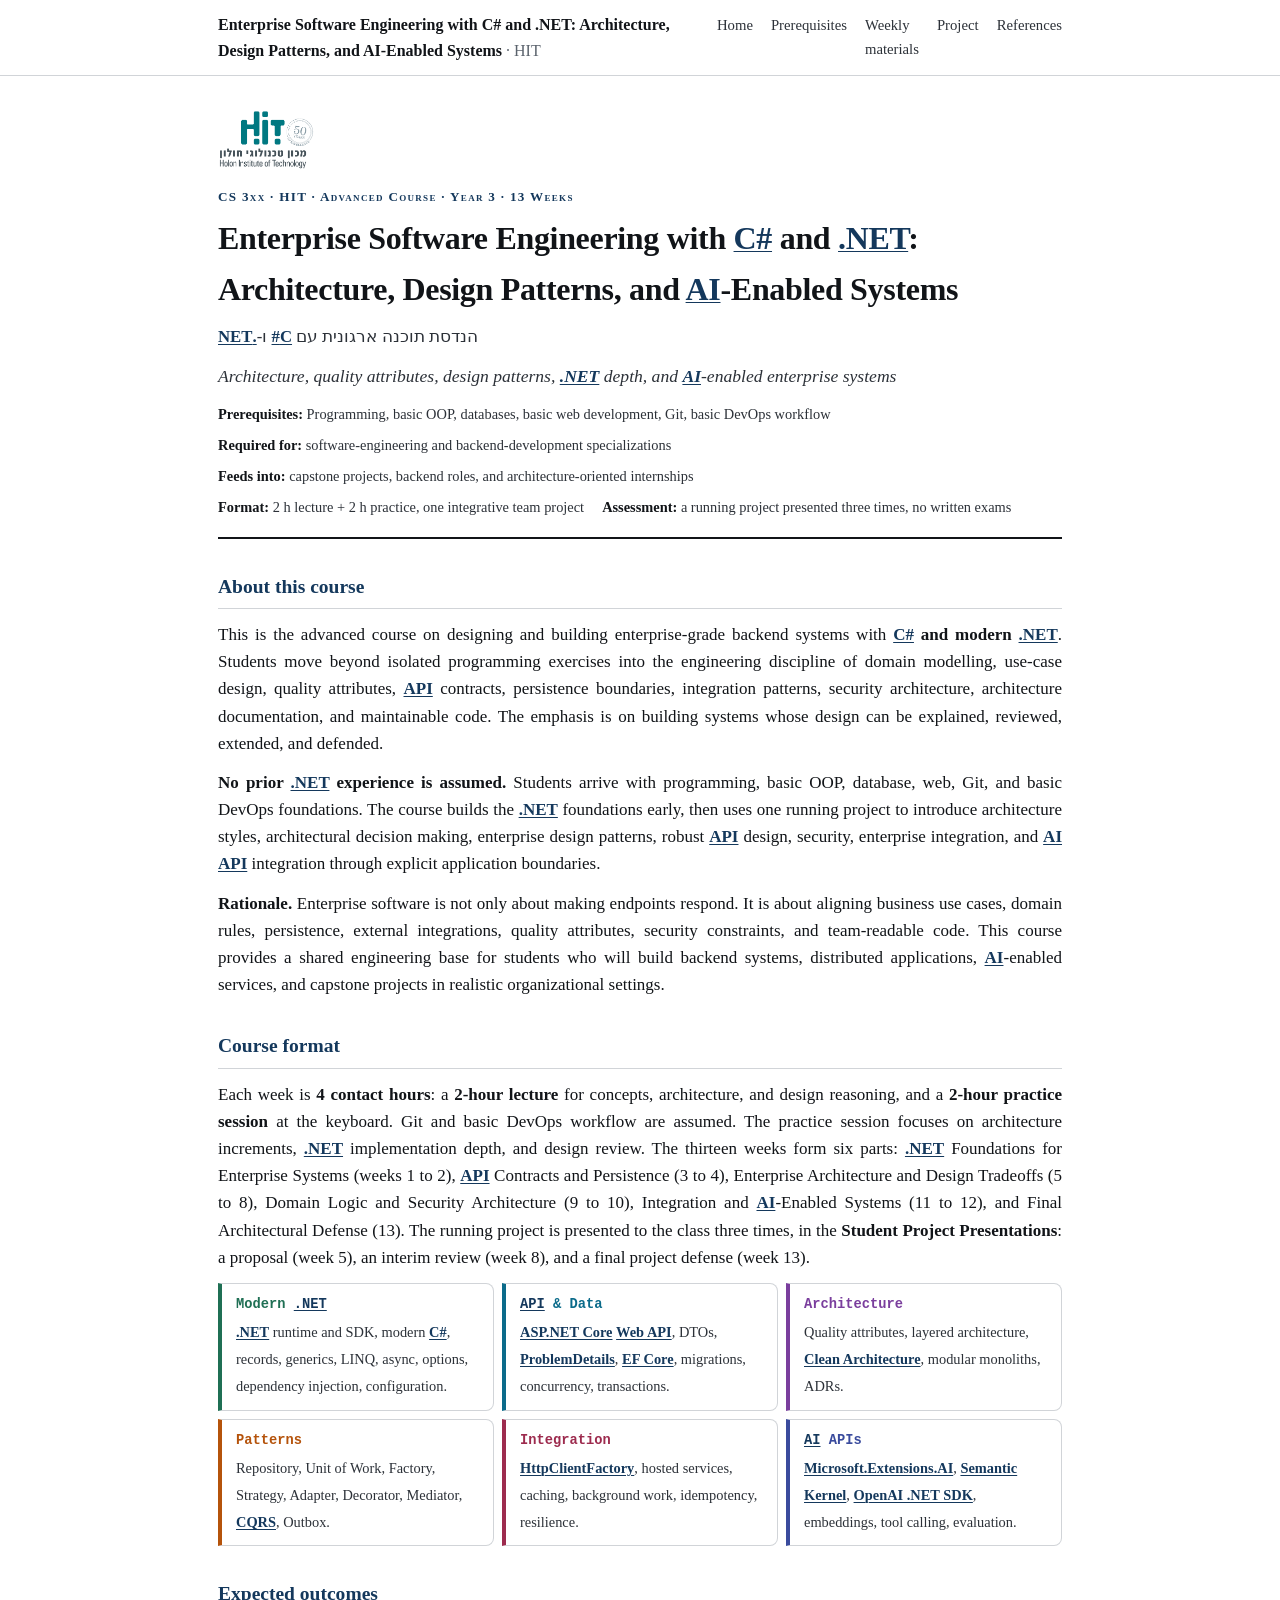
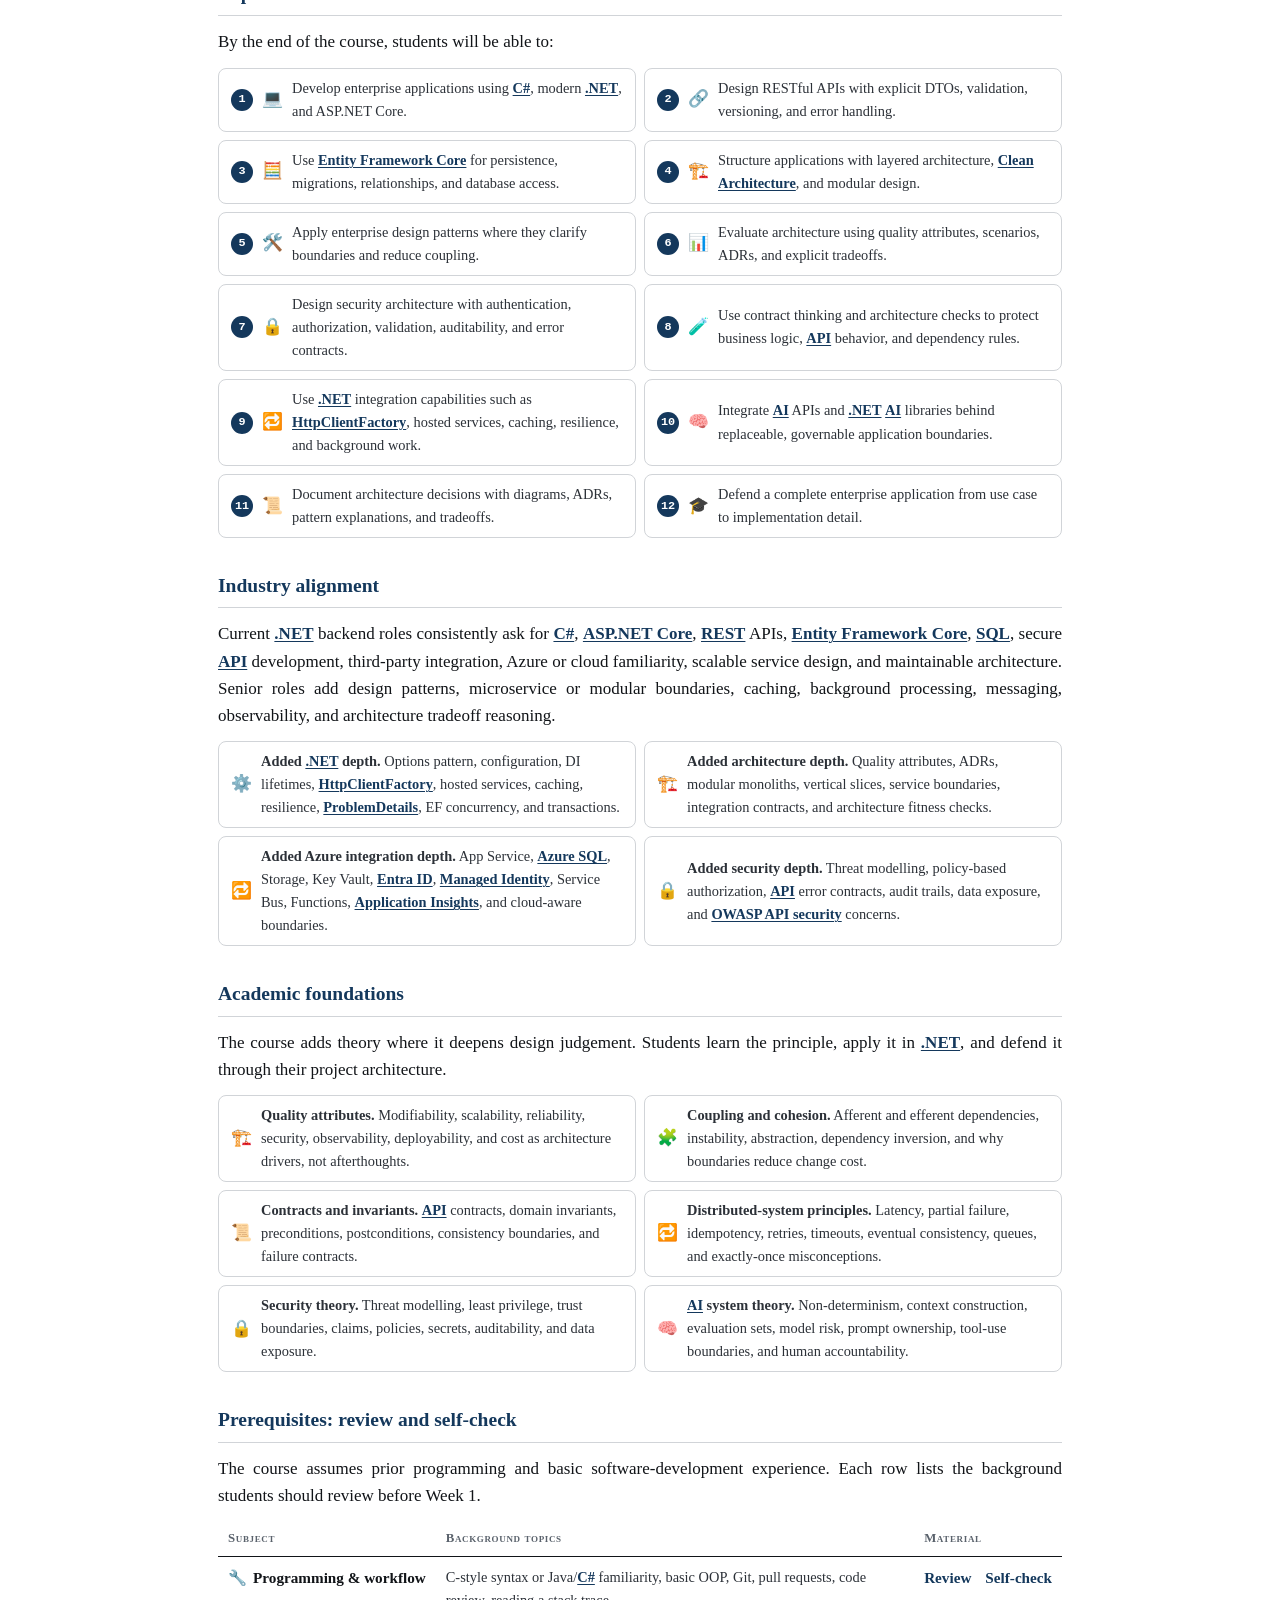
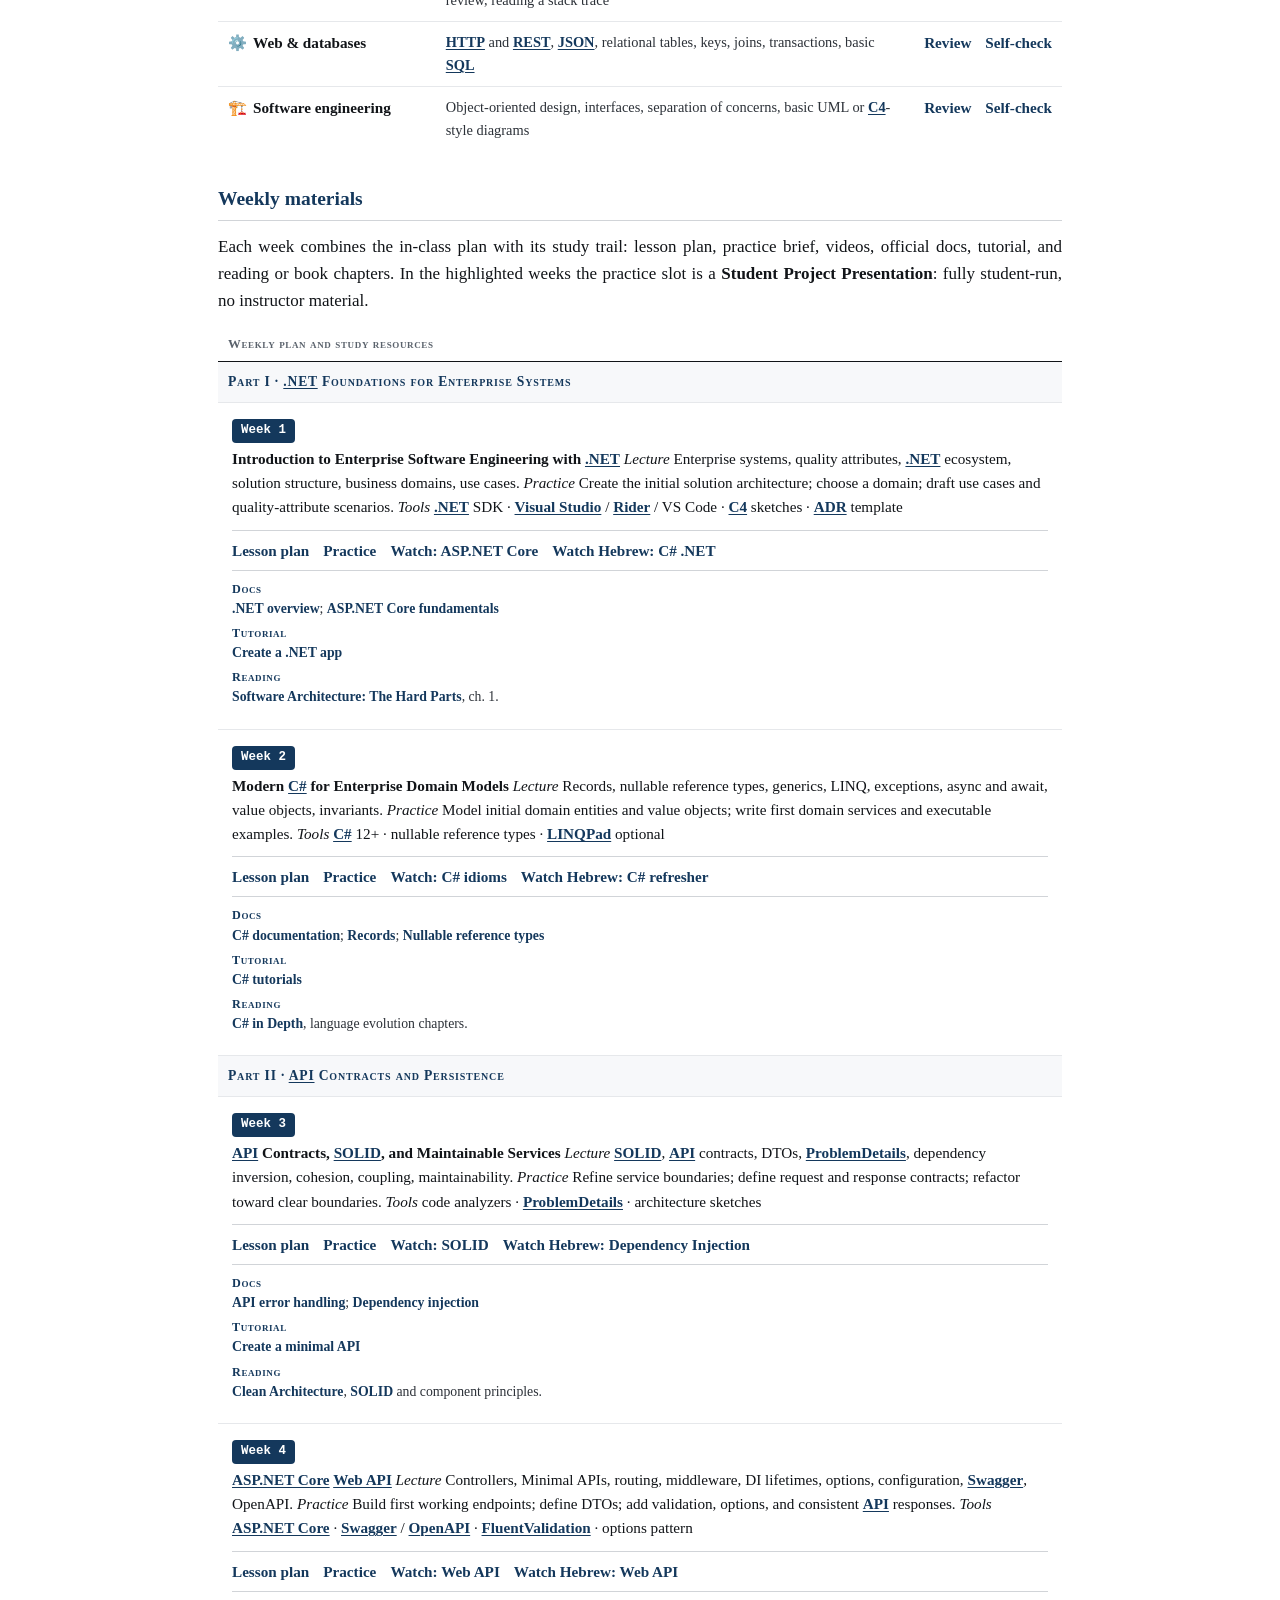
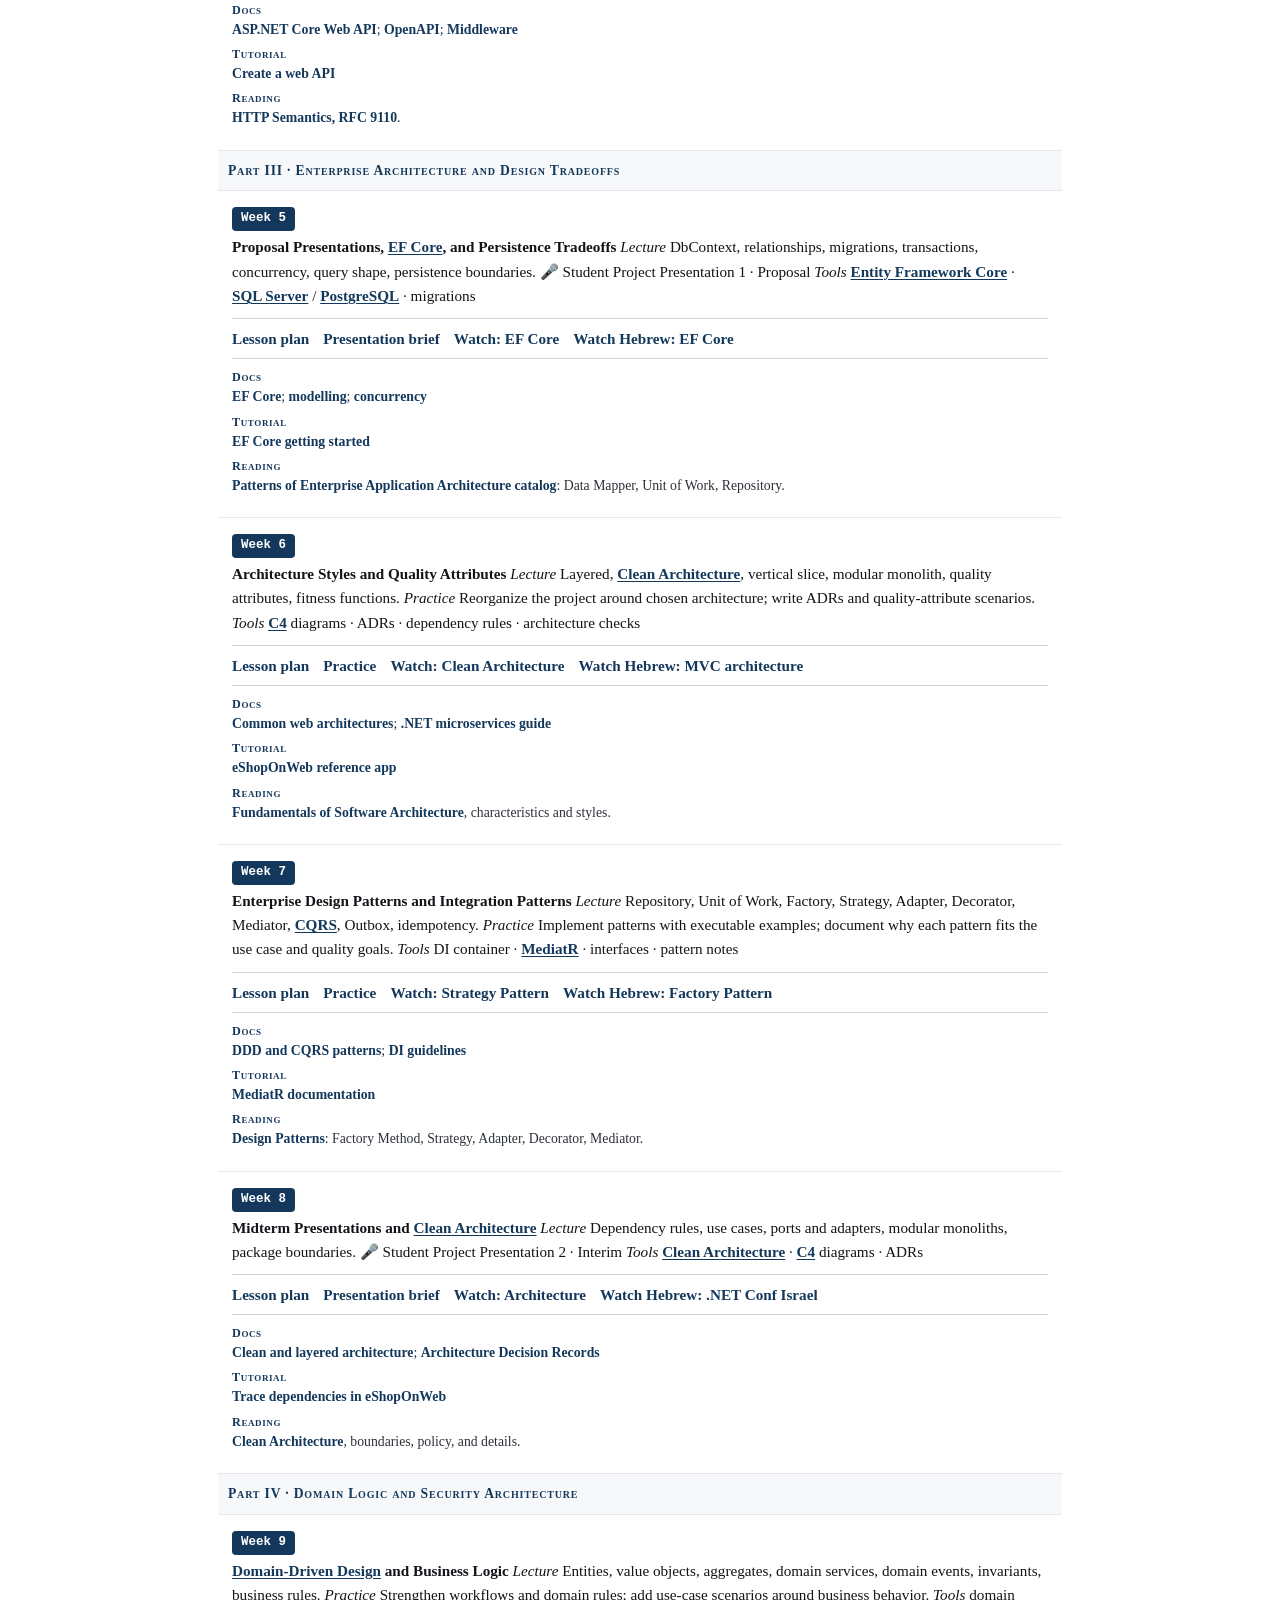
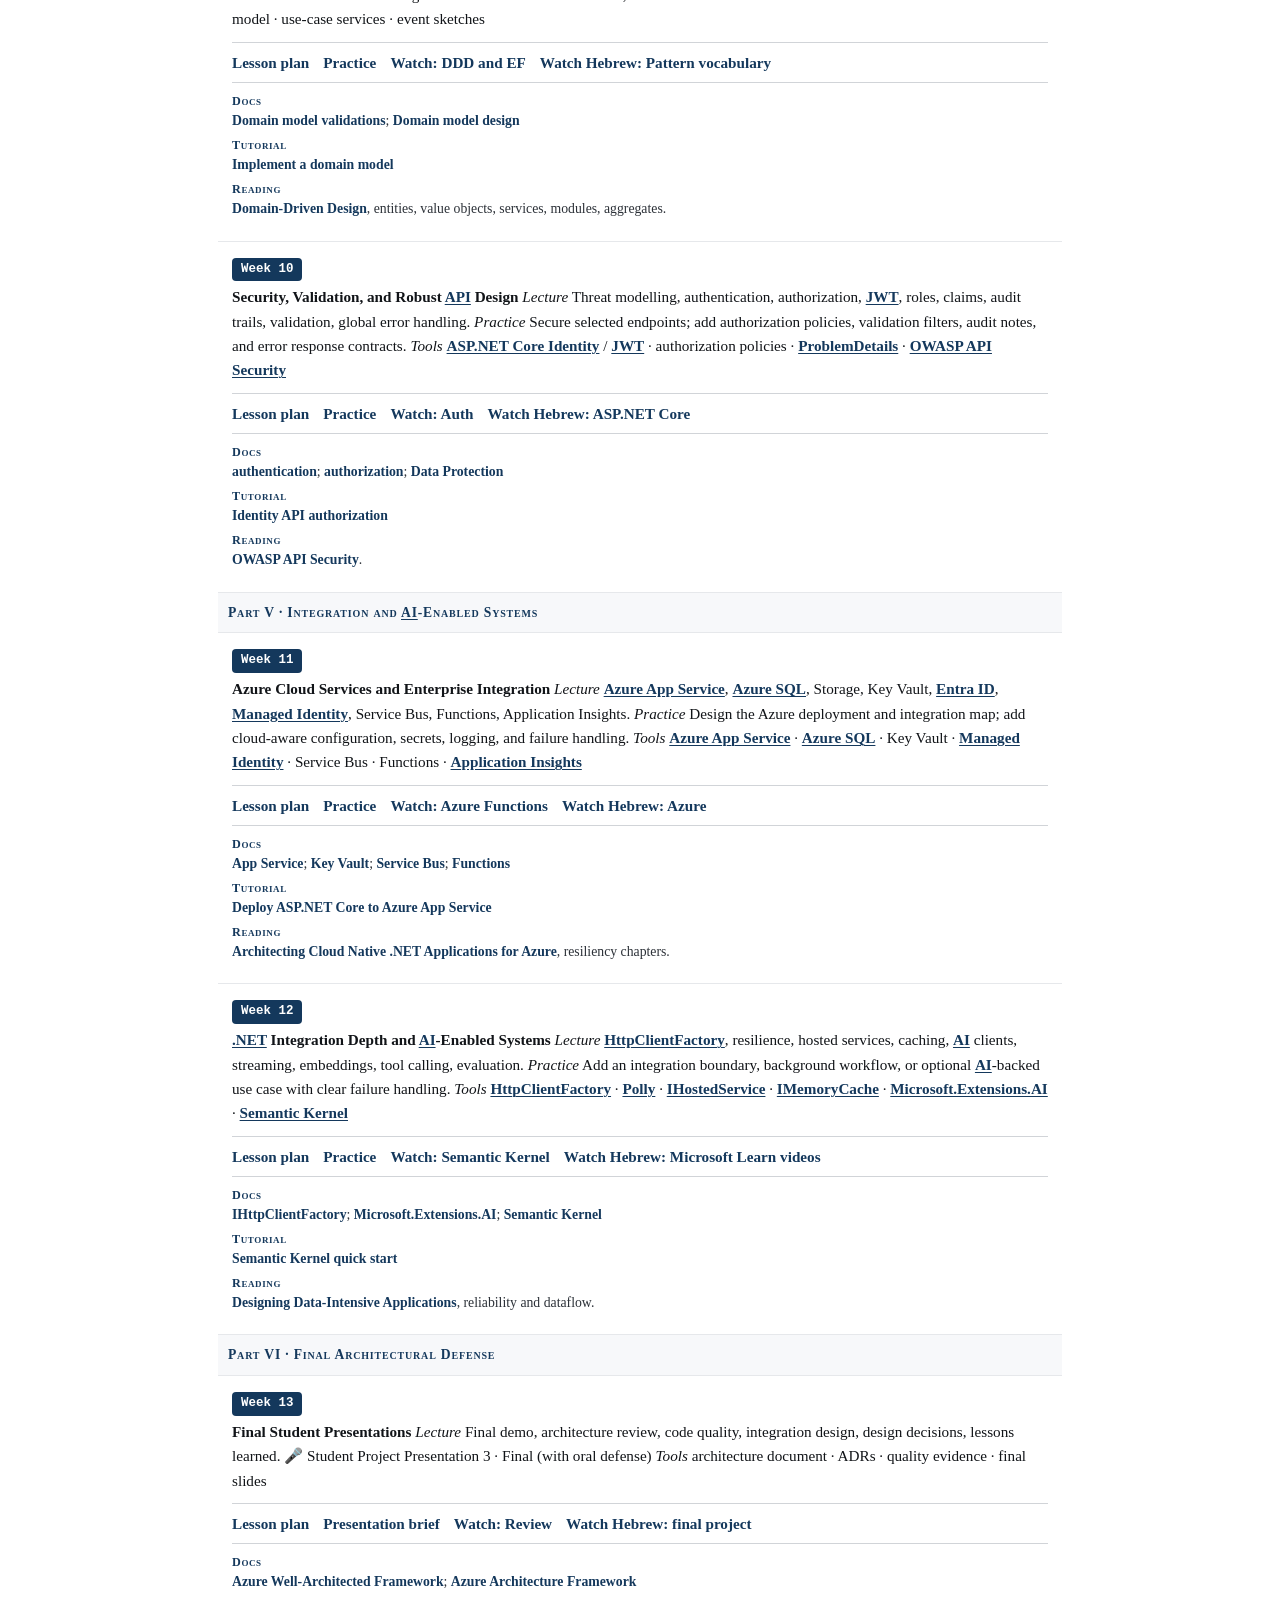
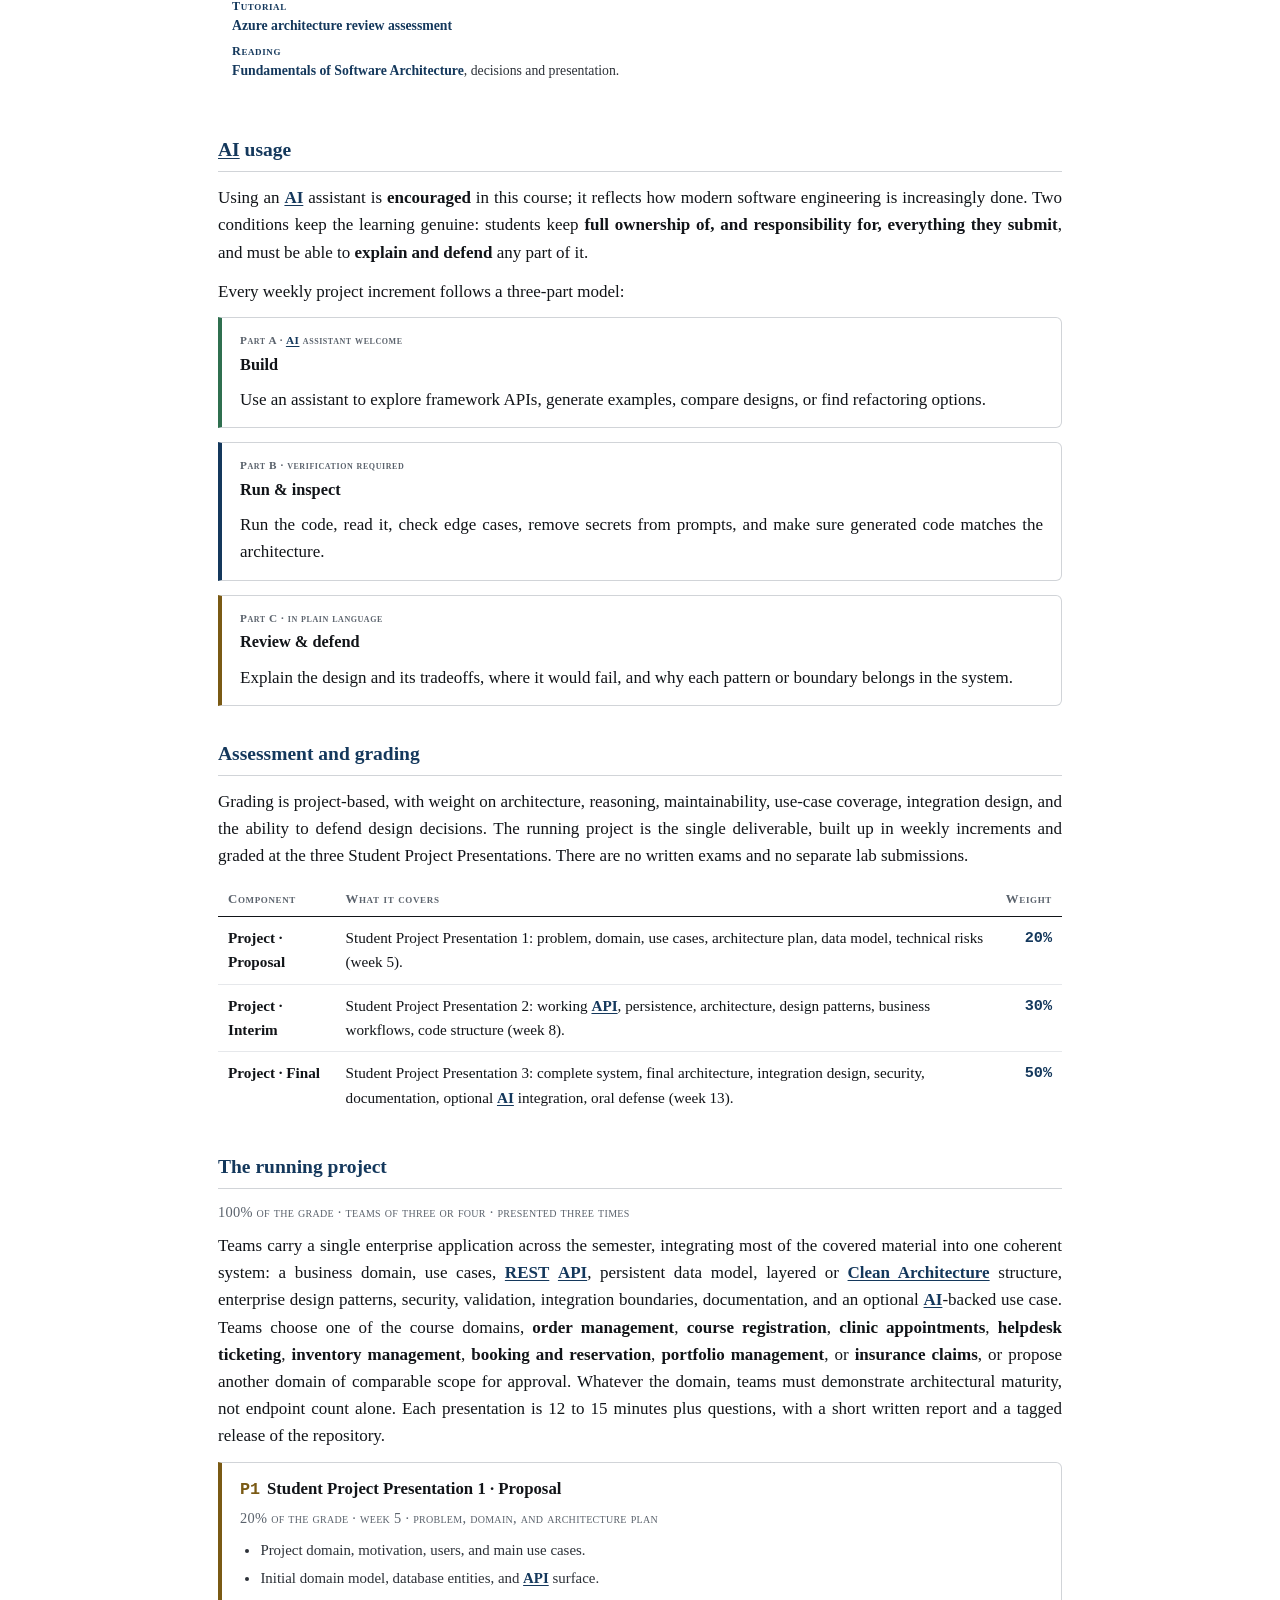
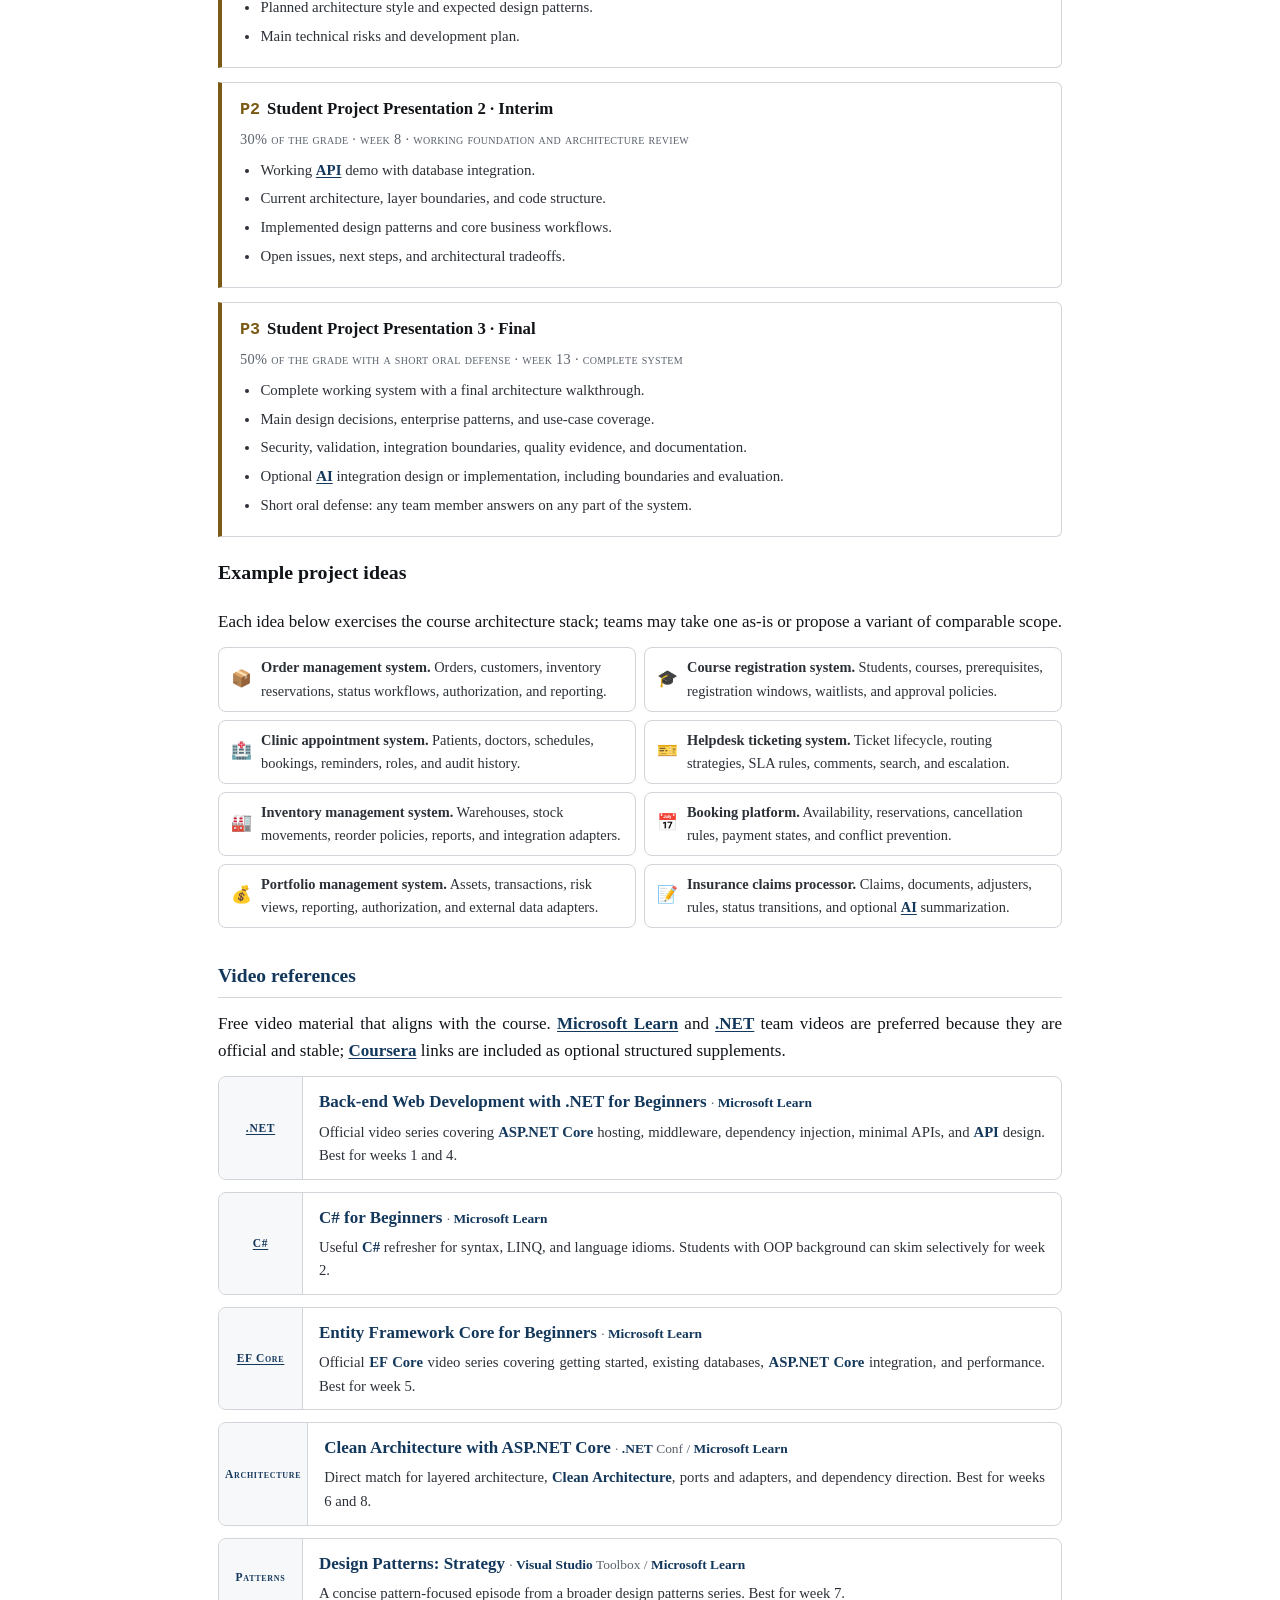
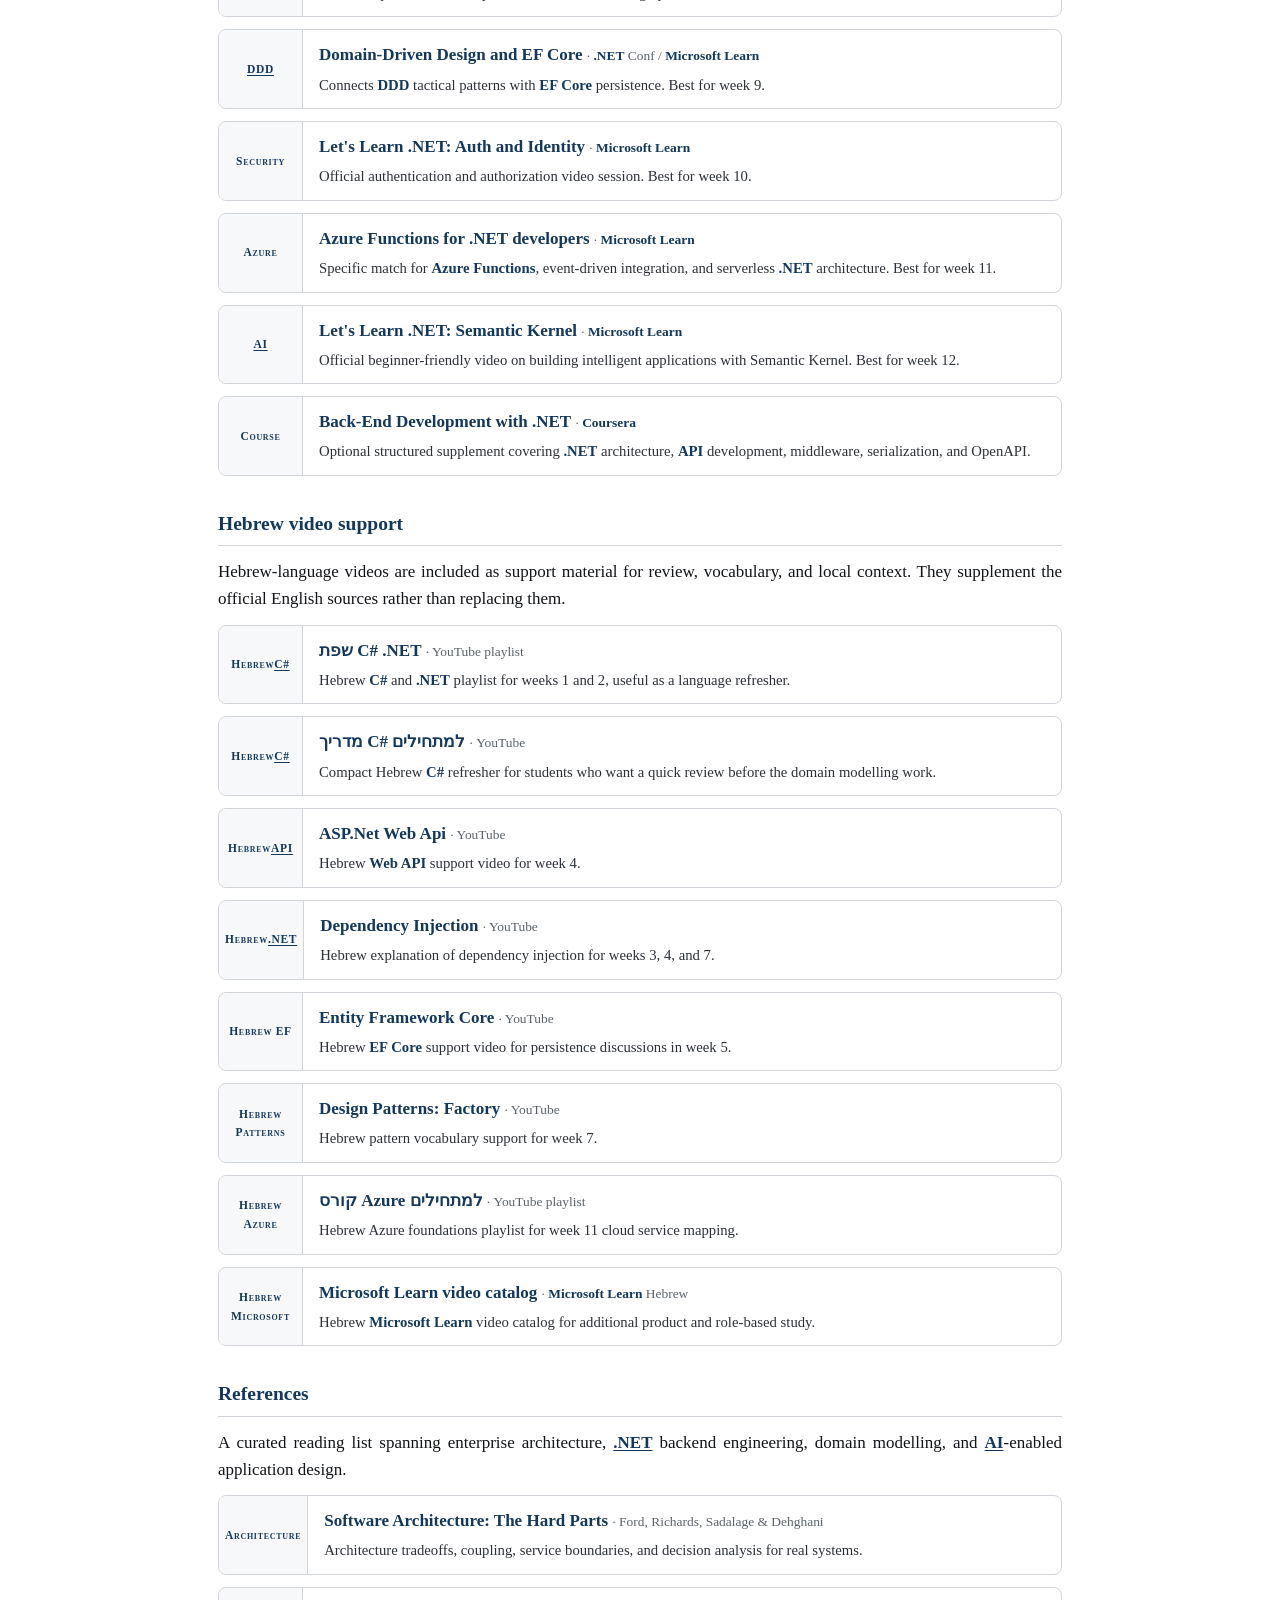
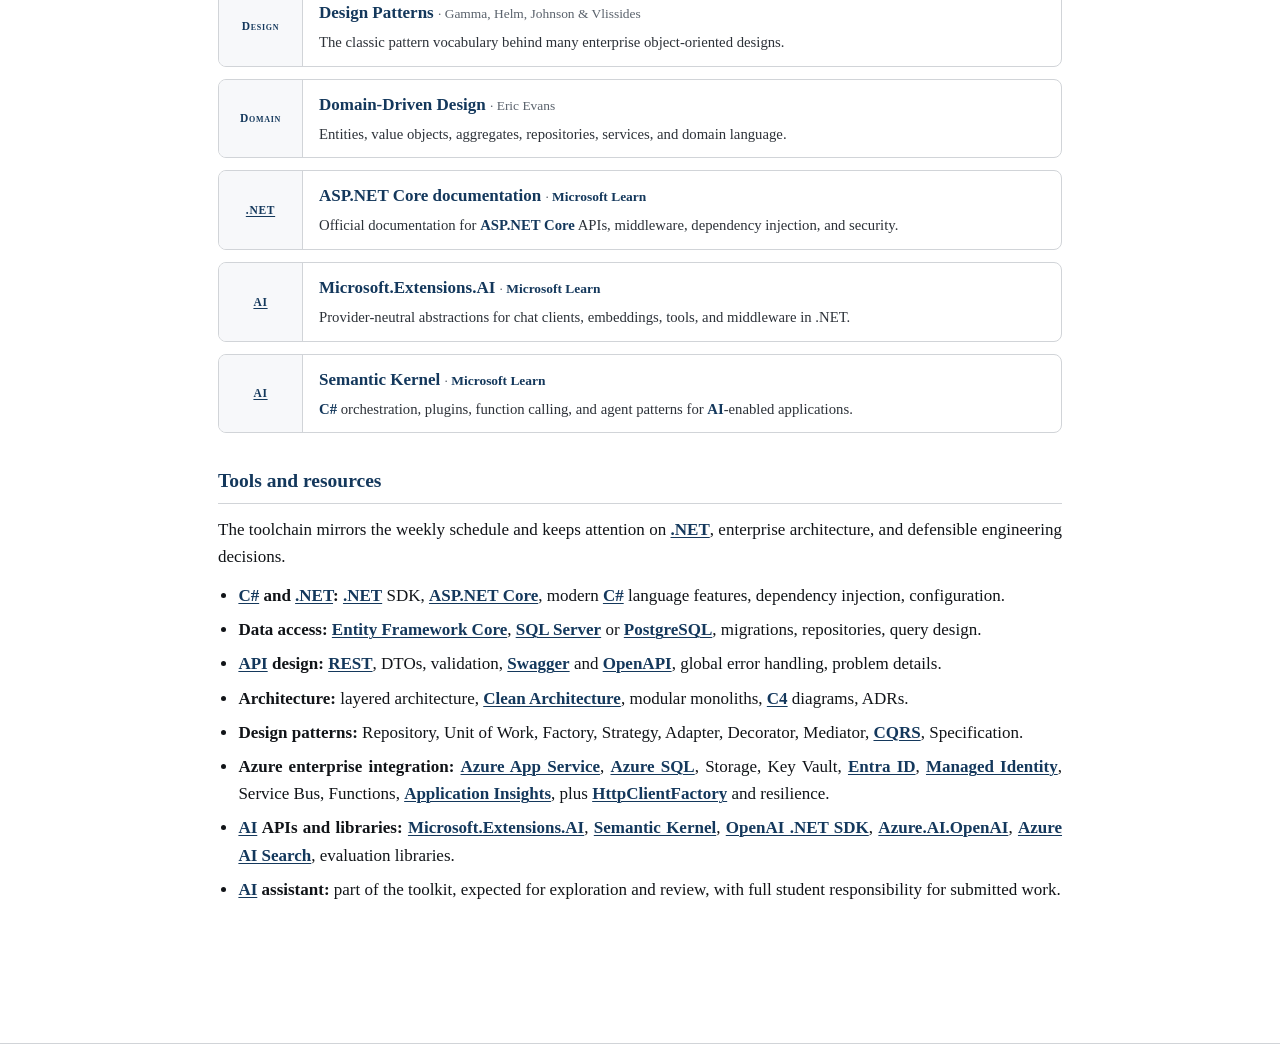
==== commit f4207cf6: "Auto-link syllabus technology terms" ====
--- a/index.html
+++ b/index.html
@@ -425,5 +425,140 @@
 
 <footer>Enterprise Software Engineering with C# and .NET: Architecture, Design Patterns, and AI-Enabled Systems &middot; HIT &middot; Advanced Course &middot; course materials</footer>
 
+<script>
+(() => {
+  const glossary = [
+    ["ASP.NET Core Identity", "https://learn.microsoft.com/en-us/aspnet/core/security/authentication/identity"],
+    ["Microsoft.Extensions.AI", "https://learn.microsoft.com/en-us/dotnet/ai/microsoft-extensions-ai"],
+    ["Entity Framework Core", "https://learn.microsoft.com/en-us/ef/core/"],
+    ["Azure Well-Architected Framework", "https://learn.microsoft.com/en-us/azure/well-architected/"],
+    ["Azure Architecture Framework", "https://learn.microsoft.com/en-us/azure/architecture/framework/"],
+    ["Azure App Service", "https://learn.microsoft.com/en-us/azure/app-service/overview"],
+    ["Application Insights", "https://learn.microsoft.com/en-us/azure/azure-monitor/app/app-insights-overview"],
+    ["Azure AI Search", "https://learn.microsoft.com/en-us/azure/search/search-what-is-azure-search"],
+    ["Azure Functions", "https://learn.microsoft.com/en-us/azure/azure-functions/functions-overview"],
+    ["Azure.AI.OpenAI", "https://learn.microsoft.com/en-us/dotnet/api/overview/azure/ai.openai-readme"],
+    ["ASP.NET Core", "https://learn.microsoft.com/en-us/aspnet/core/"],
+    ["Semantic Kernel", "https://learn.microsoft.com/en-us/semantic-kernel/overview/"],
+    ["Clean Architecture", "https://learn.microsoft.com/en-us/dotnet/architecture/modern-web-apps-azure/common-web-application-architectures"],
+    ["Domain-Driven Design", "https://martinfowler.com/bliki/DomainDrivenDesign.html"],
+    ["Software Architecture", "https://www.sei.cmu.edu/our-work/software-architecture/"],
+    ["OpenAI .NET SDK", "https://github.com/openai/openai-dotnet"],
+    ["Visual Studio Code", "https://code.visualstudio.com/"],
+    ["Visual Studio", "https://visualstudio.microsoft.com/vs/"],
+    ["Azure Service Bus", "https://learn.microsoft.com/en-us/azure/service-bus-messaging/service-bus-messaging-overview"],
+    ["Azure Key Vault", "https://learn.microsoft.com/en-us/azure/key-vault/general/overview"],
+    ["Managed Identity", "https://learn.microsoft.com/en-us/entra/identity/managed-identities-azure-resources/overview"],
+    ["IHttpClientFactory", "https://learn.microsoft.com/en-us/dotnet/core/extensions/httpclient-factory"],
+    ["HttpClientFactory", "https://learn.microsoft.com/en-us/dotnet/core/extensions/httpclient-factory"],
+    ["IHostedService", "https://learn.microsoft.com/en-us/dotnet/api/microsoft.extensions.hosting.ihostedservice"],
+    ["IMemoryCache", "https://learn.microsoft.com/en-us/dotnet/core/extensions/caching"],
+    ["ProblemDetails", "https://learn.microsoft.com/en-us/aspnet/core/fundamentals/error-handling-api"],
+    ["FluentValidation", "https://docs.fluentvalidation.net/en/latest/"],
+    ["SQL Server", "https://www.microsoft.com/en-us/sql-server"],
+    ["PostgreSQL", "https://www.postgresql.org/about/"],
+    ["Azure SQL", "https://learn.microsoft.com/en-us/azure/azure-sql/"],
+    ["Azure Storage", "https://learn.microsoft.com/en-us/azure/storage/common/storage-introduction"],
+    ["Entra ID", "https://learn.microsoft.com/en-us/entra/fundamentals/whatis"],
+    ["Microsoft Learn", "https://learn.microsoft.com/"],
+    ["Swagger", "https://swagger.io/docs/specification/about/"],
+    ["OpenAPI", "https://www.openapis.org/"],
+    ["MediatR", "https://github.com/jbogard/MediatR"],
+    ["LINQPad", "https://www.linqpad.net/"],
+    ["NuGet", "https://learn.microsoft.com/en-us/nuget/what-is-nuget"],
+    ["GitHub", "https://github.com/about"],
+    ["Rider", "https://www.jetbrains.com/rider/"],
+    ["Polly", "https://www.pollydocs.org/"],
+    ["Coursera", "https://www.coursera.org/"],
+    ["OWASP API Security", "https://owasp.org/API-Security/"],
+    ["OWASP", "https://owasp.org/"],
+    ["REST", "https://www.ics.uci.edu/~fielding/pubs/dissertation/rest_arch_style.htm"],
+    ["JSON", "https://www.json.org/json-en.html"],
+    ["HTTP", "https://developer.mozilla.org/en-US/docs/Web/HTTP/Overview"],
+    ["SQL", "https://www.iso.org/standard/76583.html"],
+    ["JWT", "https://jwt.io/introduction"],
+    ["API", "https://www.redhat.com/en/topics/api/what-are-application-programming-interfaces"],
+    ["Web API", "https://learn.microsoft.com/en-us/aspnet/core/web-api/"],
+    ["DTO", "https://martinfowler.com/eaaCatalog/dataTransferObject.html"],
+    ["CQRS", "https://learn.microsoft.com/en-us/azure/architecture/patterns/cqrs"],
+    ["C4", "https://c4model.com/"],
+    ["ADR", "https://adr.github.io/"],
+    ["SOLID", "https://learn.microsoft.com/en-us/archive/msdn-magazine/2008/june/patterns-in-practice-the-solid-principles"],
+    ["DDD", "https://martinfowler.com/bliki/DomainDrivenDesign.html"],
+    ["MVC", "https://developer.mozilla.org/en-US/docs/Glossary/MVC"],
+    ["EF Core", "https://learn.microsoft.com/en-us/ef/core/"],
+    ["C#", "https://learn.microsoft.com/en-us/dotnet/csharp/"],
+    [".NET", "https://dotnet.microsoft.com/en-us/learn/dotnet/what-is-dotnet"],
+    ["AI", "https://www.ibm.com/topics/artificial-intelligence"]
+  ];
+
+  const terms = glossary
+    .sort((left, right) => right[0].length - left[0].length)
+    .map(([term, href]) => ({ term, href, pattern: new RegExp(`(^|[^A-Za-z0-9_.#])(${escapeRegExp(term)})(?=$|[^A-Za-z0-9_.#])`, "gi") }));
+  const skipTags = new Set(["A", "SCRIPT", "STYLE", "CODE"]);
+  const walker = document.createTreeWalker(document.querySelector(".wrap"), NodeFilter.SHOW_TEXT, {
+    acceptNode(node) {
+      if (!node.nodeValue.trim()) return NodeFilter.FILTER_REJECT;
+      let parent = node.parentElement;
+      while (parent) {
+        if (skipTags.has(parent.tagName)) return NodeFilter.FILTER_REJECT;
+        parent = parent.parentElement;
+      }
+      return NodeFilter.FILTER_ACCEPT;
+    }
+  });
+  const textNodes = [];
+  while (walker.nextNode()) textNodes.push(walker.currentNode);
+  for (const node of textNodes) linkTerms(node);
+
+  function linkTerms(node) {
+    const text = node.nodeValue;
+    let cursor = 0;
+    const hits = [];
+    while (cursor < text.length) {
+      const hit = findNextHit(text, cursor);
+      if (!hit) break;
+      hits.push(hit);
+      cursor = hit.end;
+    }
+    if (!hits.length) return;
+    const fragment = document.createDocumentFragment();
+    cursor = 0;
+    for (const hit of hits) {
+      if (hit.start > cursor) fragment.append(text.slice(cursor, hit.start));
+      const link = document.createElement("a");
+      link.href = hit.href;
+      link.className = "term-link";
+      link.target = "_blank";
+      link.rel = "noopener";
+      link.textContent = text.slice(hit.start, hit.end);
+      fragment.append(link);
+      cursor = hit.end;
+    }
+    if (cursor < text.length) fragment.append(text.slice(cursor));
+    node.parentNode.replaceChild(fragment, node);
+  }
+
+  function findNextHit(text, startAt) {
+    let best = null;
+    for (const item of terms) {
+      item.pattern.lastIndex = startAt;
+      const match = item.pattern.exec(text);
+      if (!match) continue;
+      const start = match.index + match[1].length;
+      const end = start + match[2].length;
+      if (!best || start < best.start || (start === best.start && end > best.end)) {
+        best = { start, end, href: item.href };
+      }
+    }
+    return best;
+  }
+
+  function escapeRegExp(value) {
+    return value.replace(/[.*+?^${}()|[\]\\]/g, "\\$&");
+  }
+})();
+</script>
+
 </body>
-</html>+</html>
--- a/styles.css
+++ b/styles.css
@@ -8,6 +8,7 @@
 p, li, .step li, .timeline .dt, .selfcheck .ans{ text-align:justify; }
 .sub, .meta, .eyebrow, .lbl, .wbadge, .secttag, footer, .projmeta, .pager a{ text-align:left; hyphens:none; }
 a{ color:#14385c; }
+a.term-link{ font-weight:700; text-decoration-thickness:1px; text-underline-offset:2px; }
 code,.mono{ font-family:ui-monospace,SFMono-Regular,Menlo,Consolas,monospace;
   background:#f4f5f7; padding:1px 5px; border-radius:4px; font-size:.92em; }
 
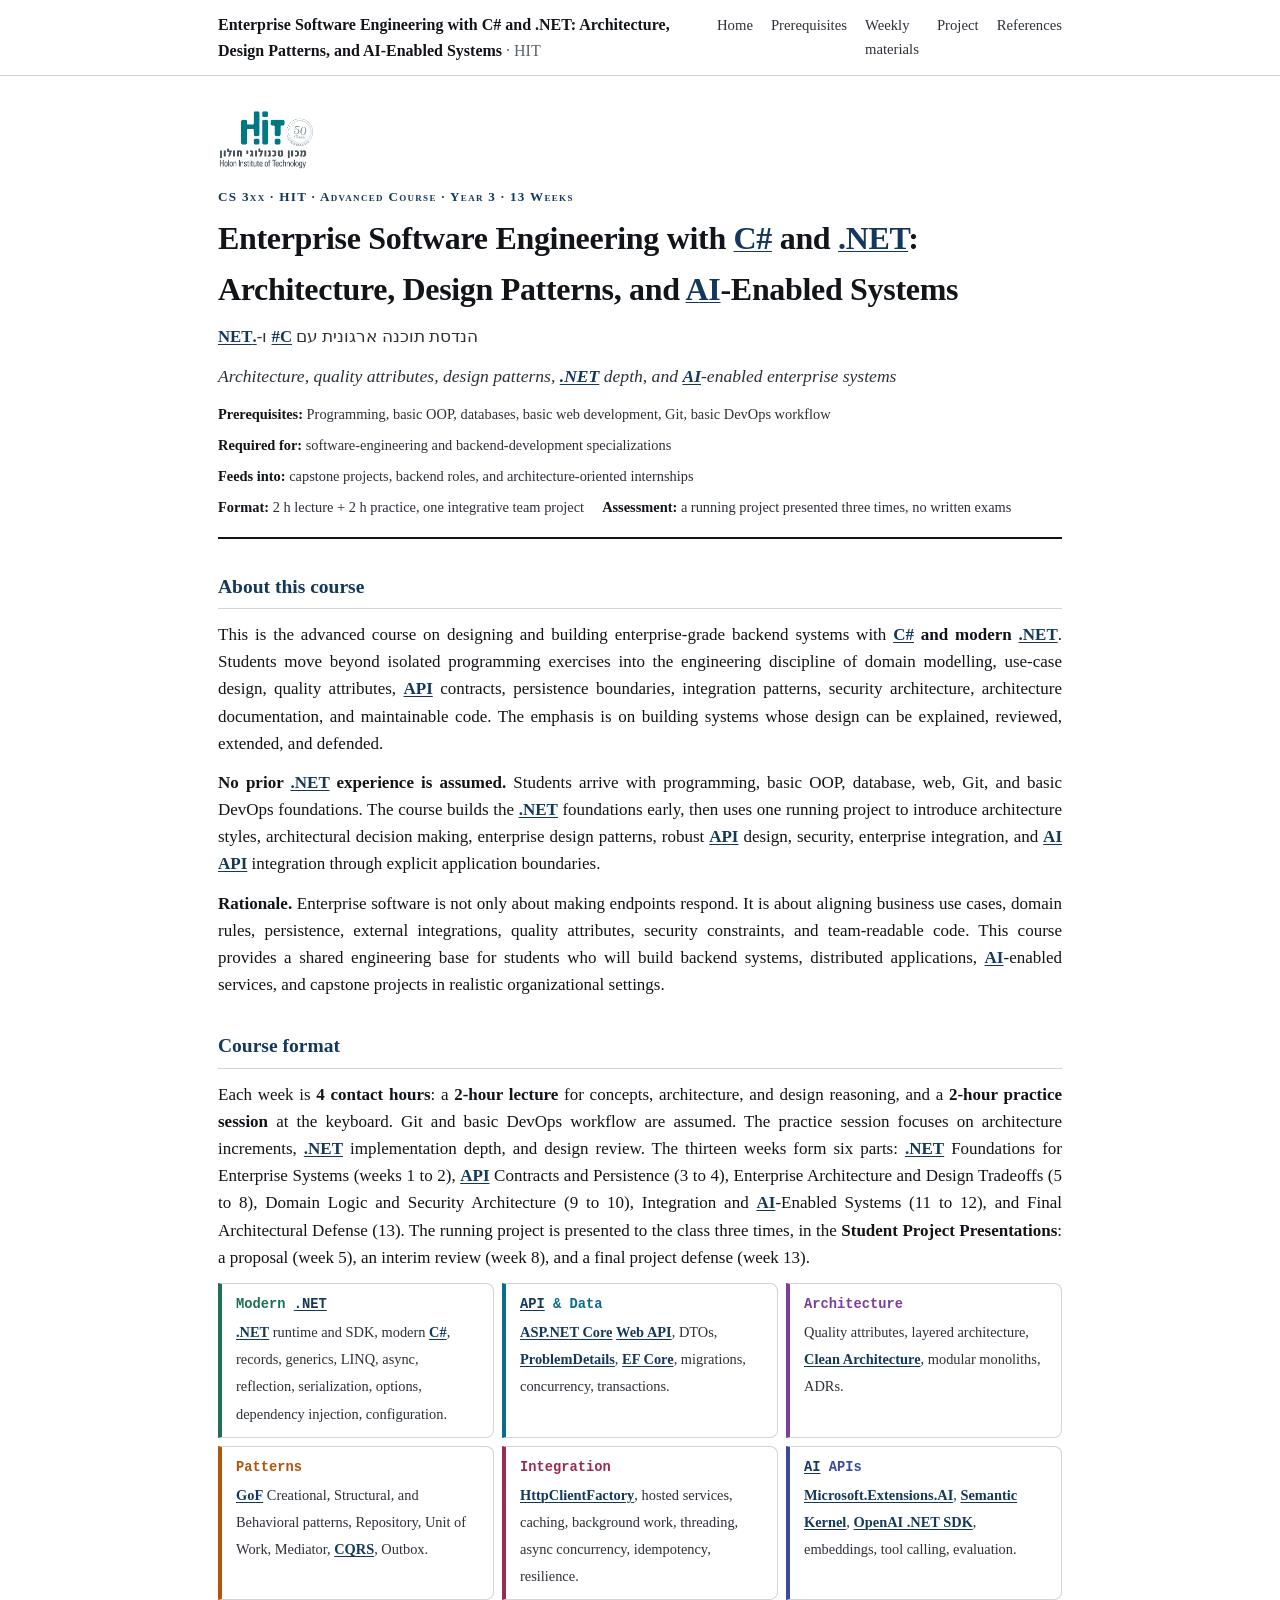
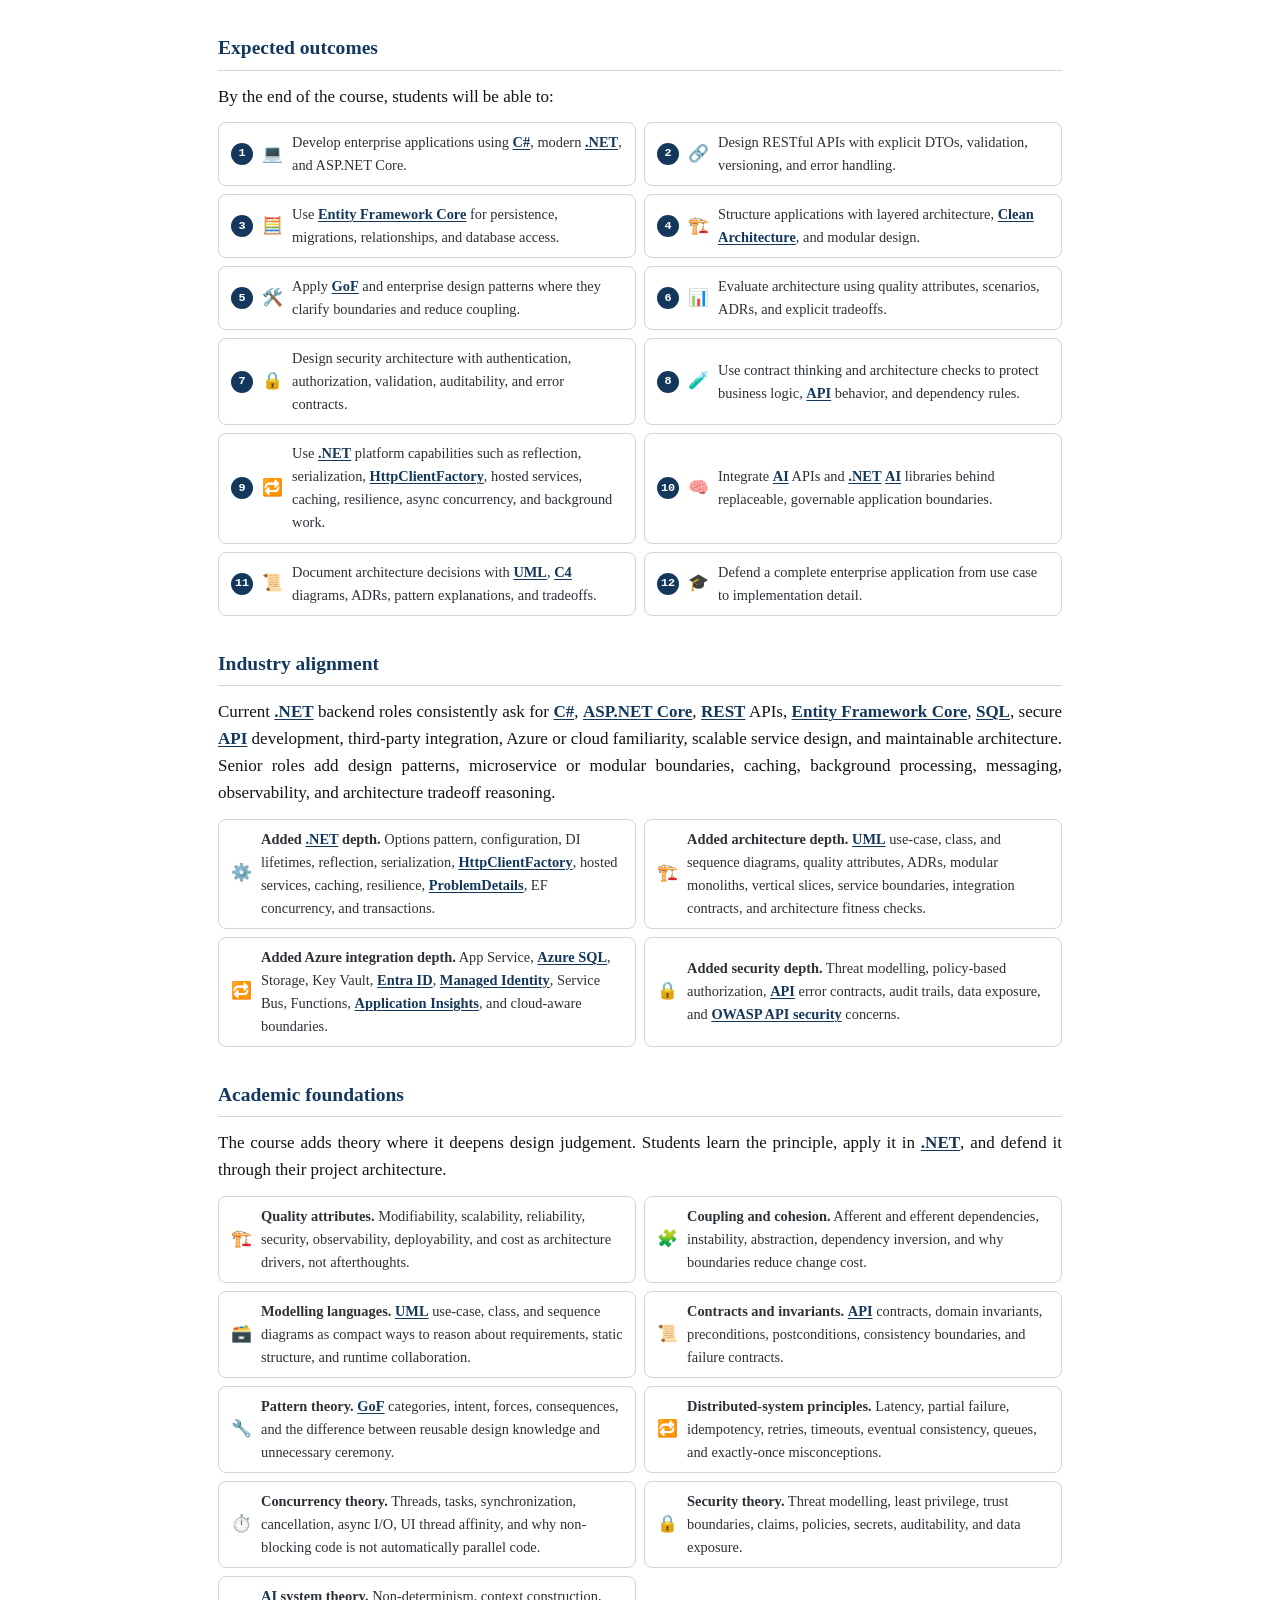
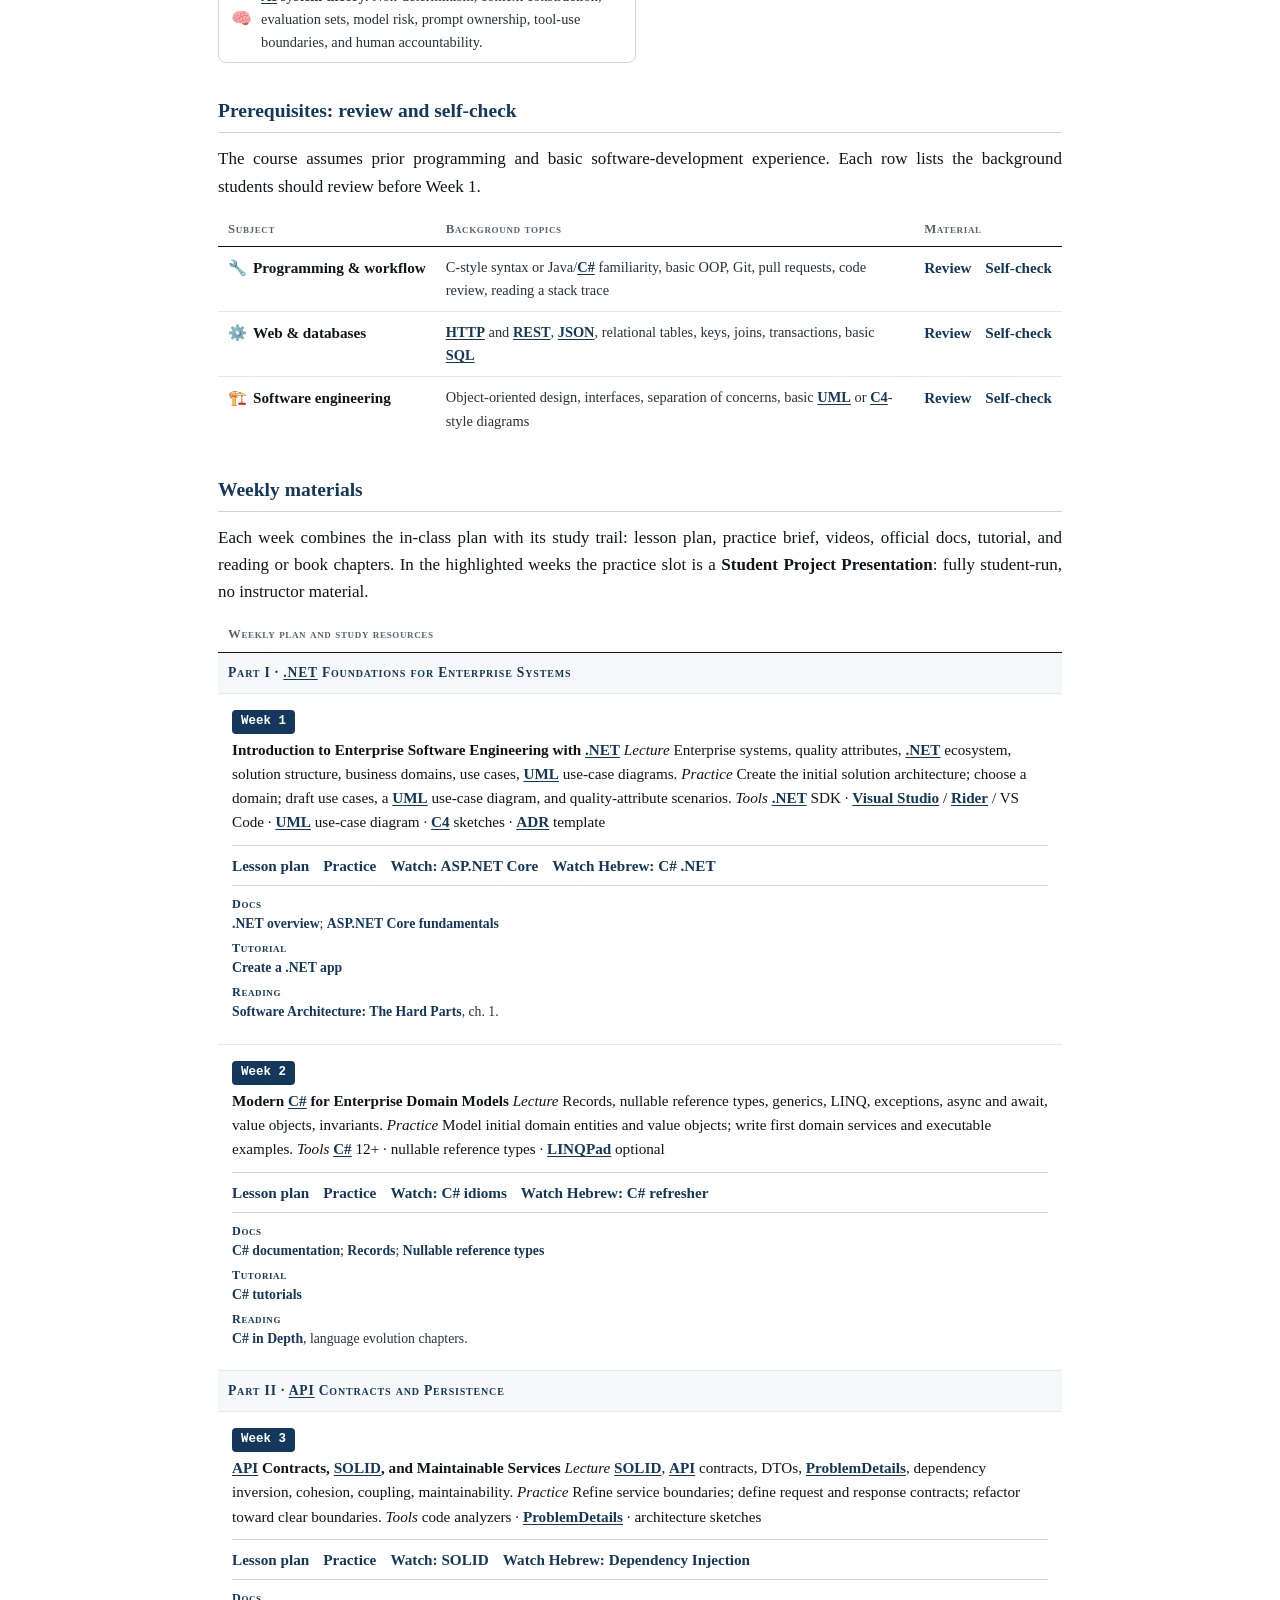
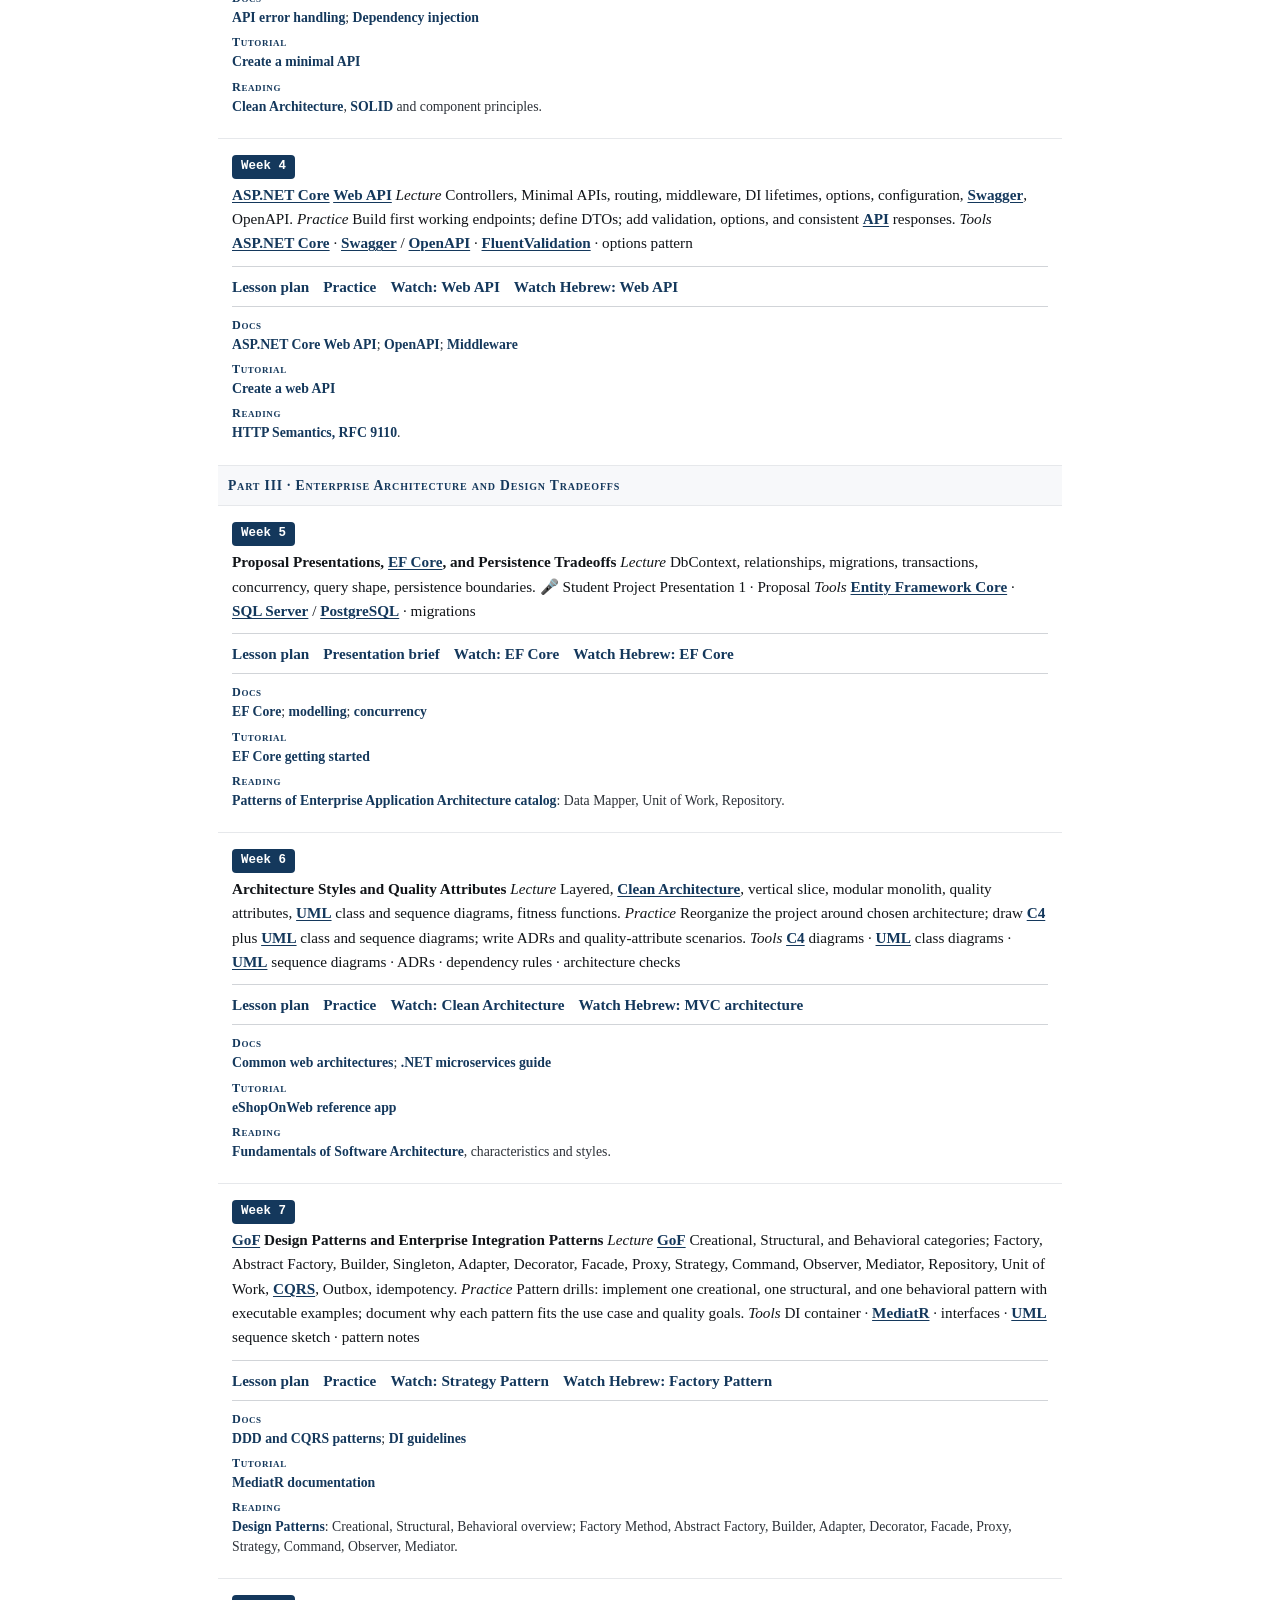
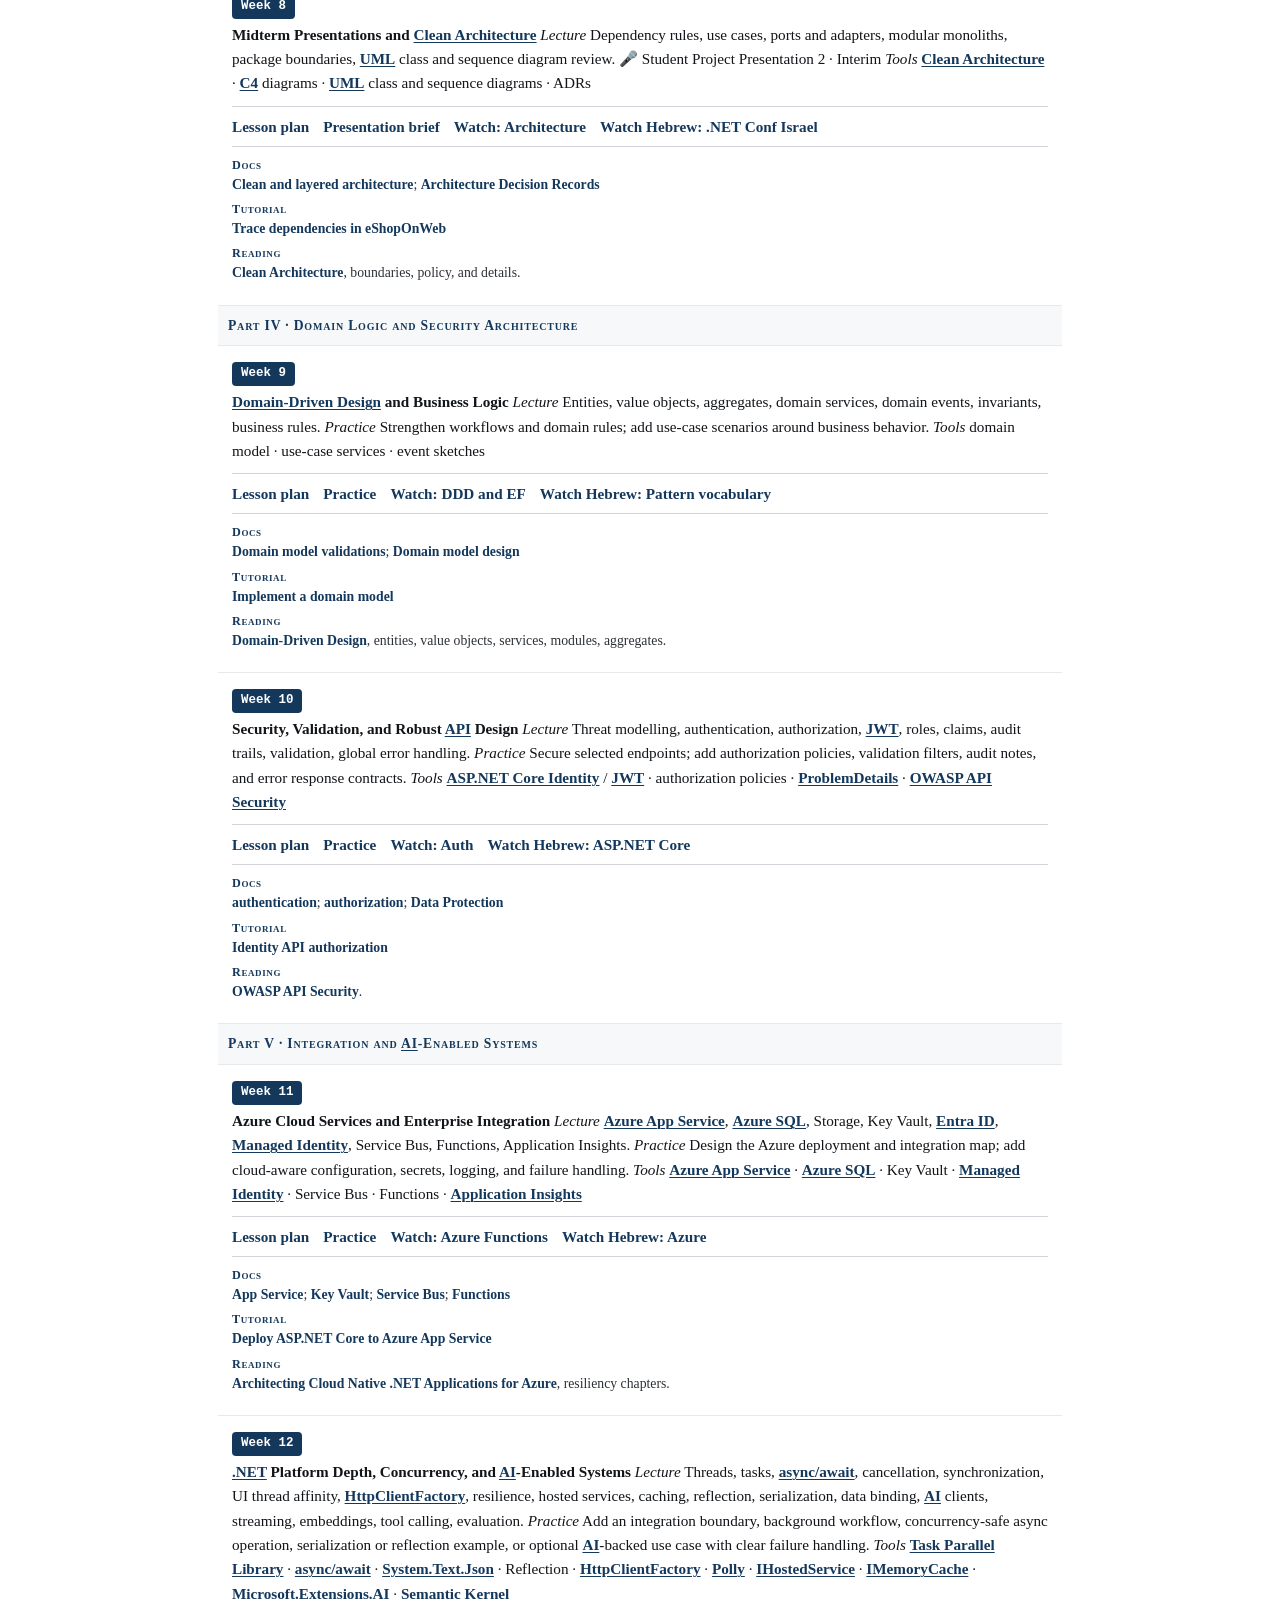
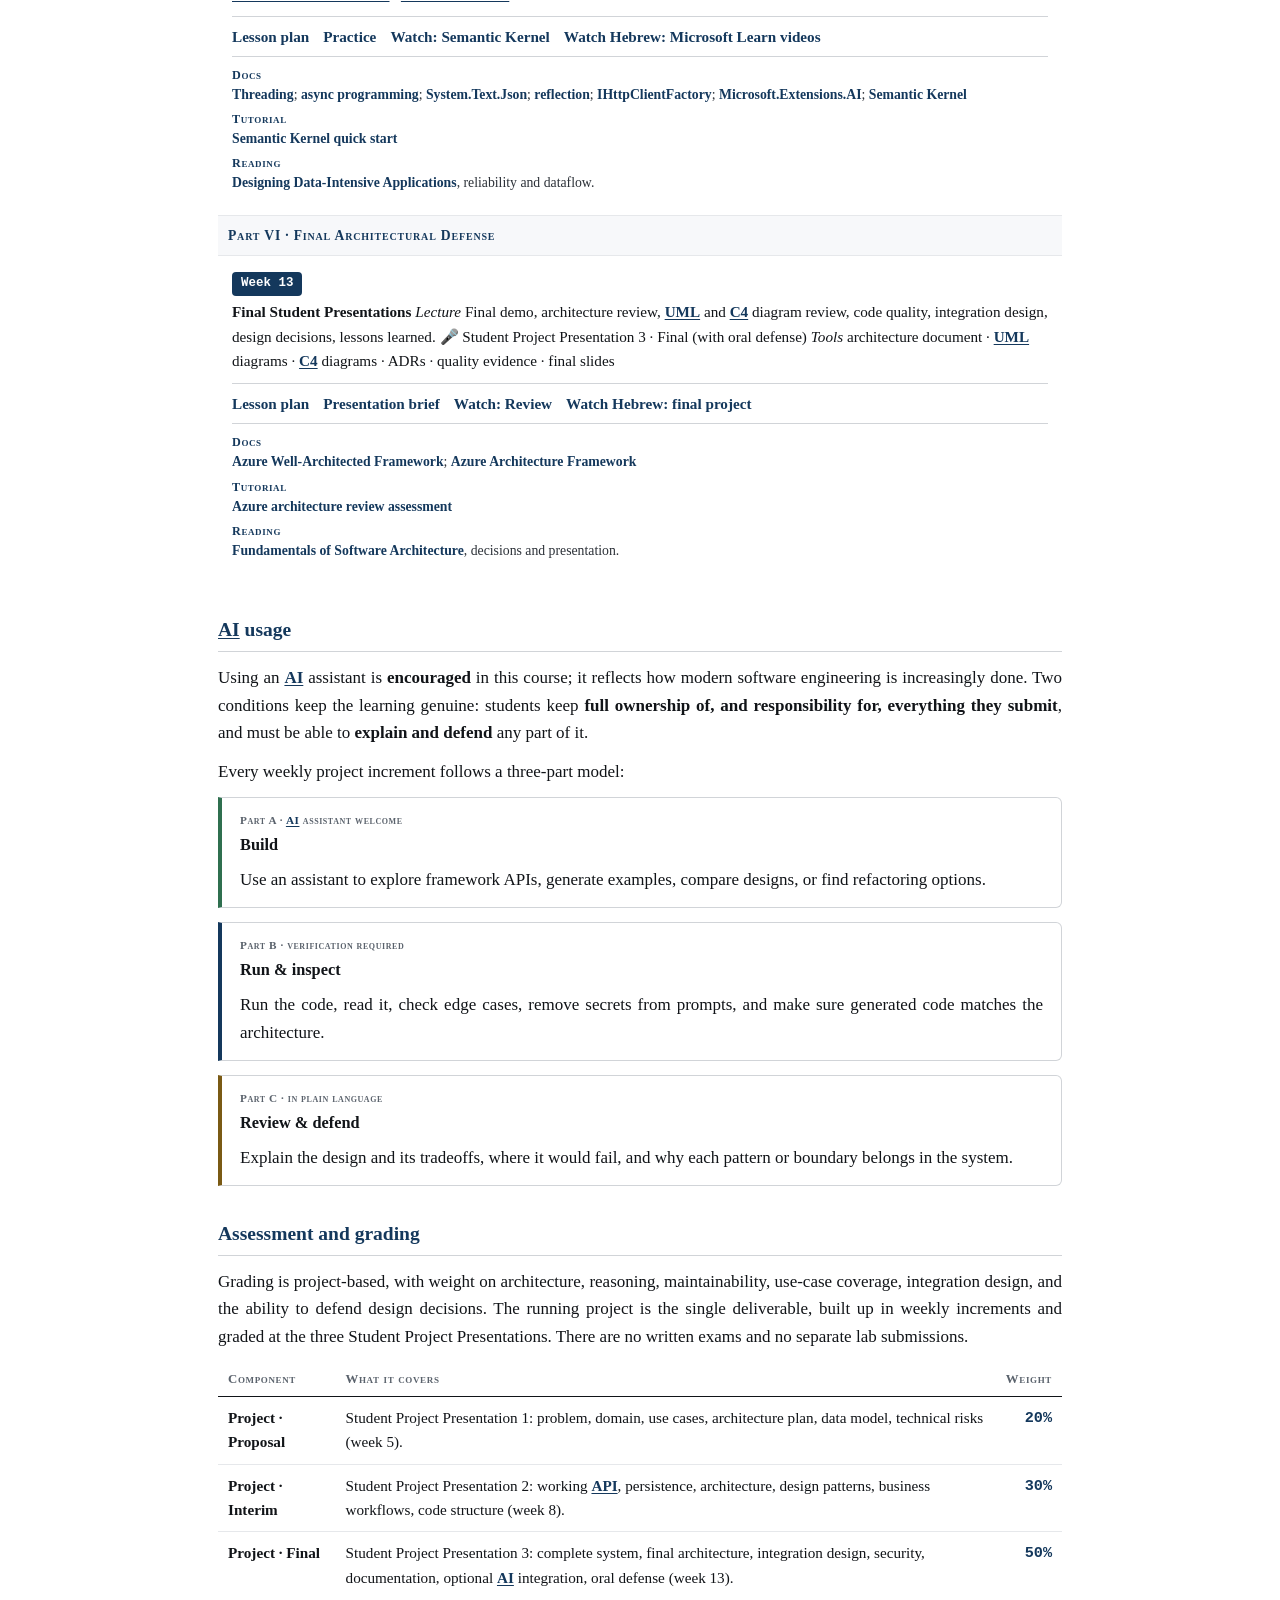
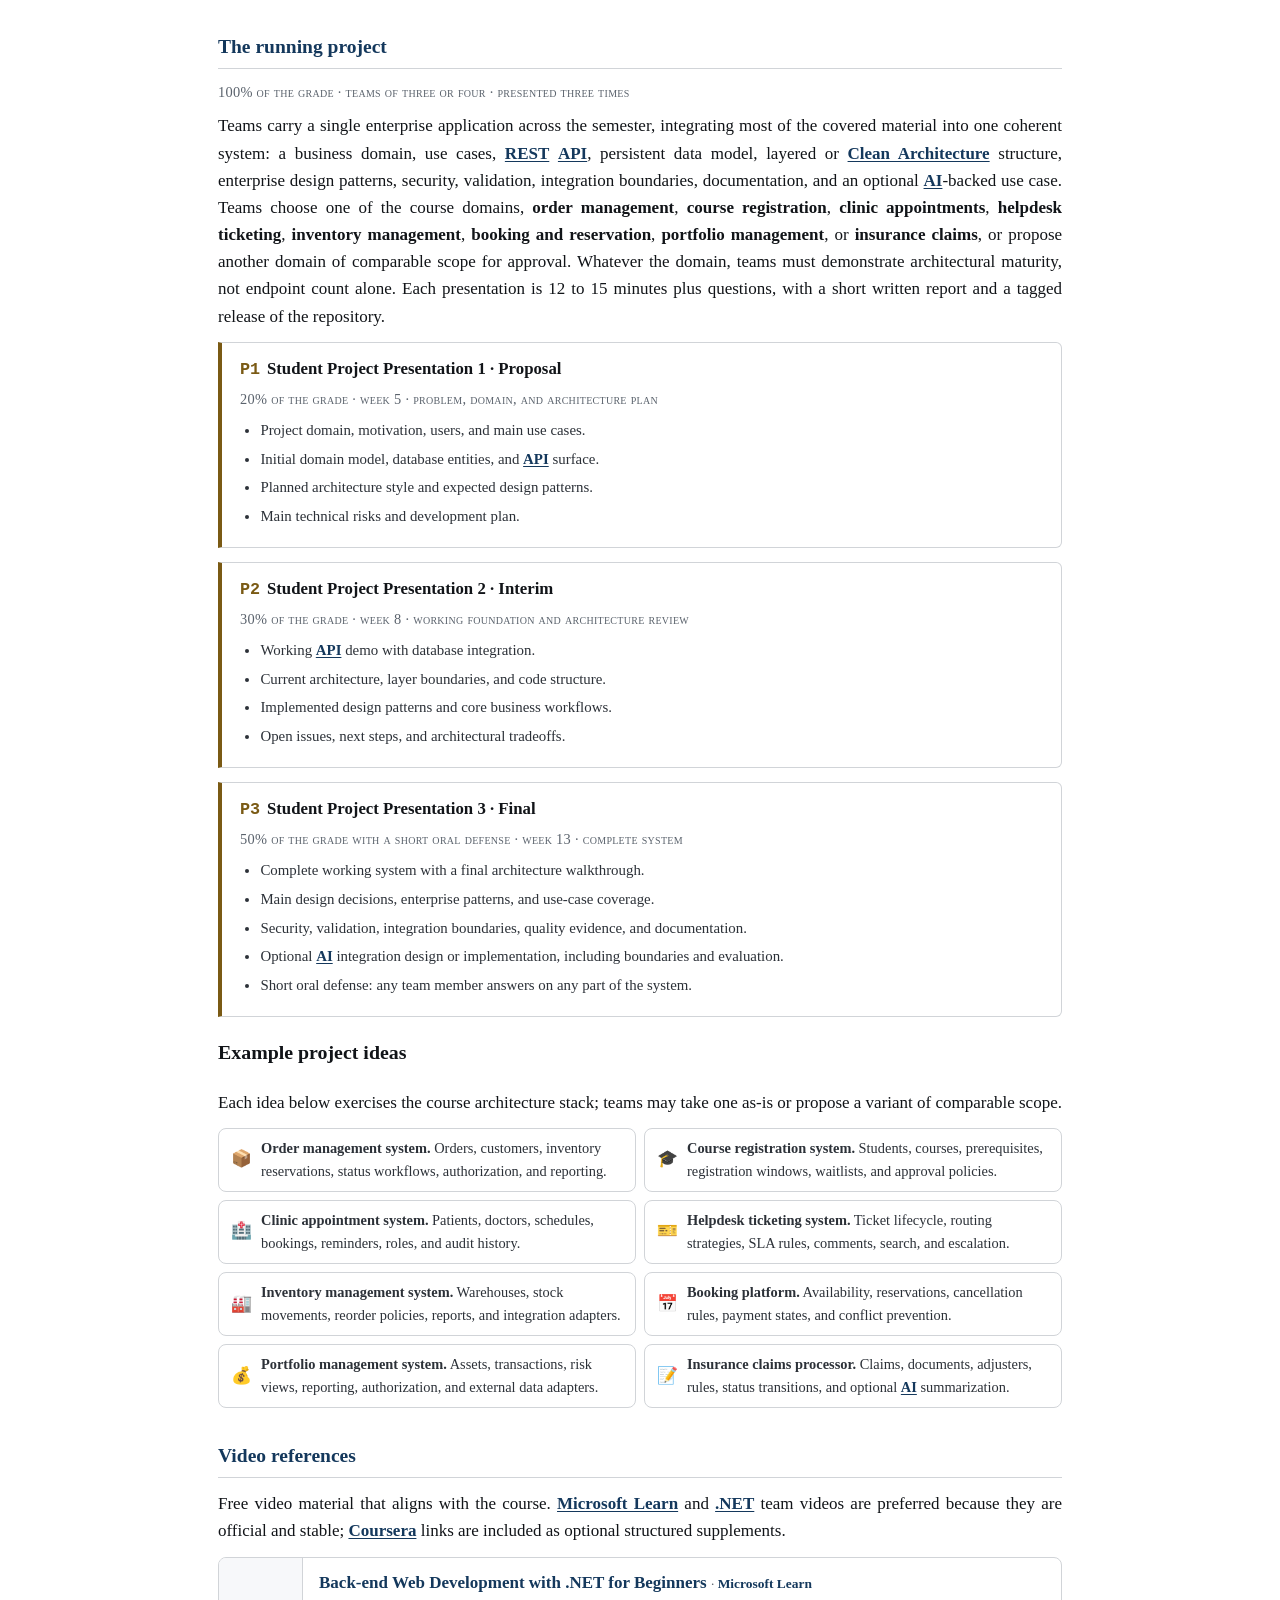
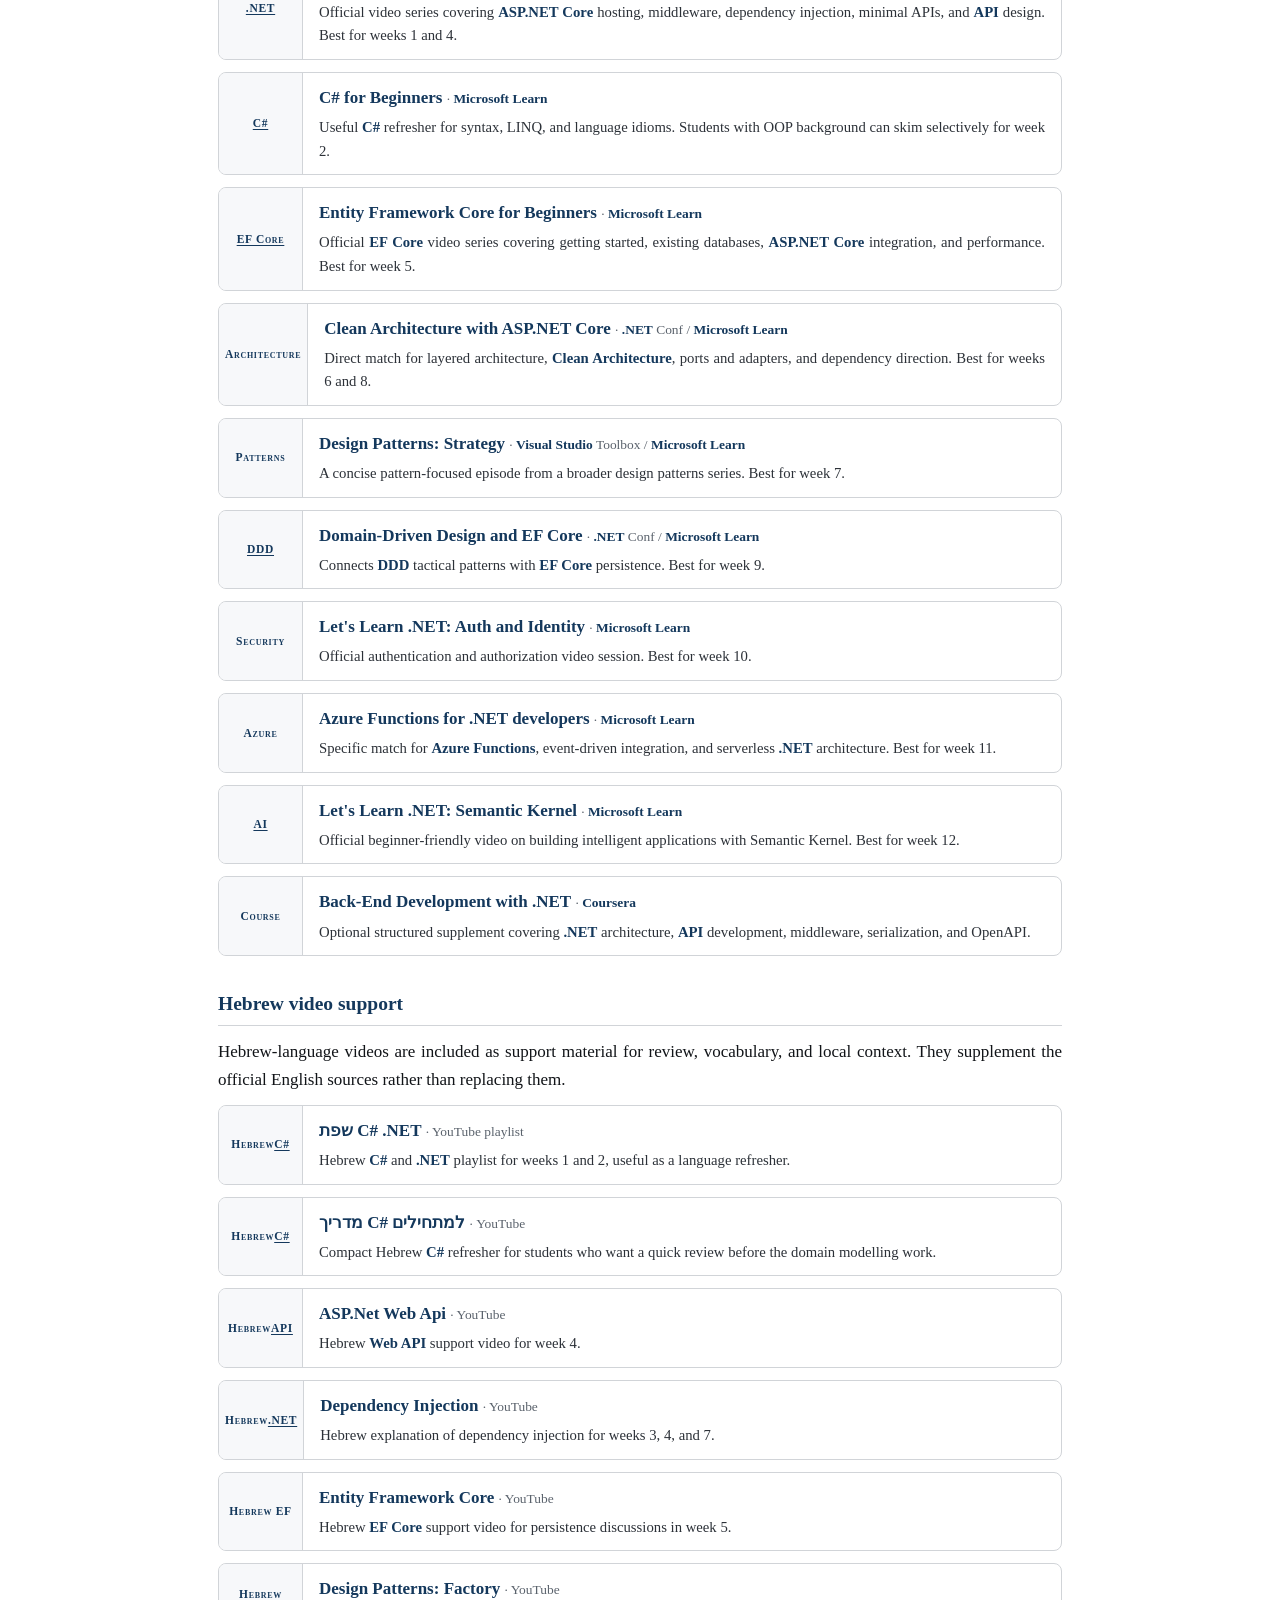
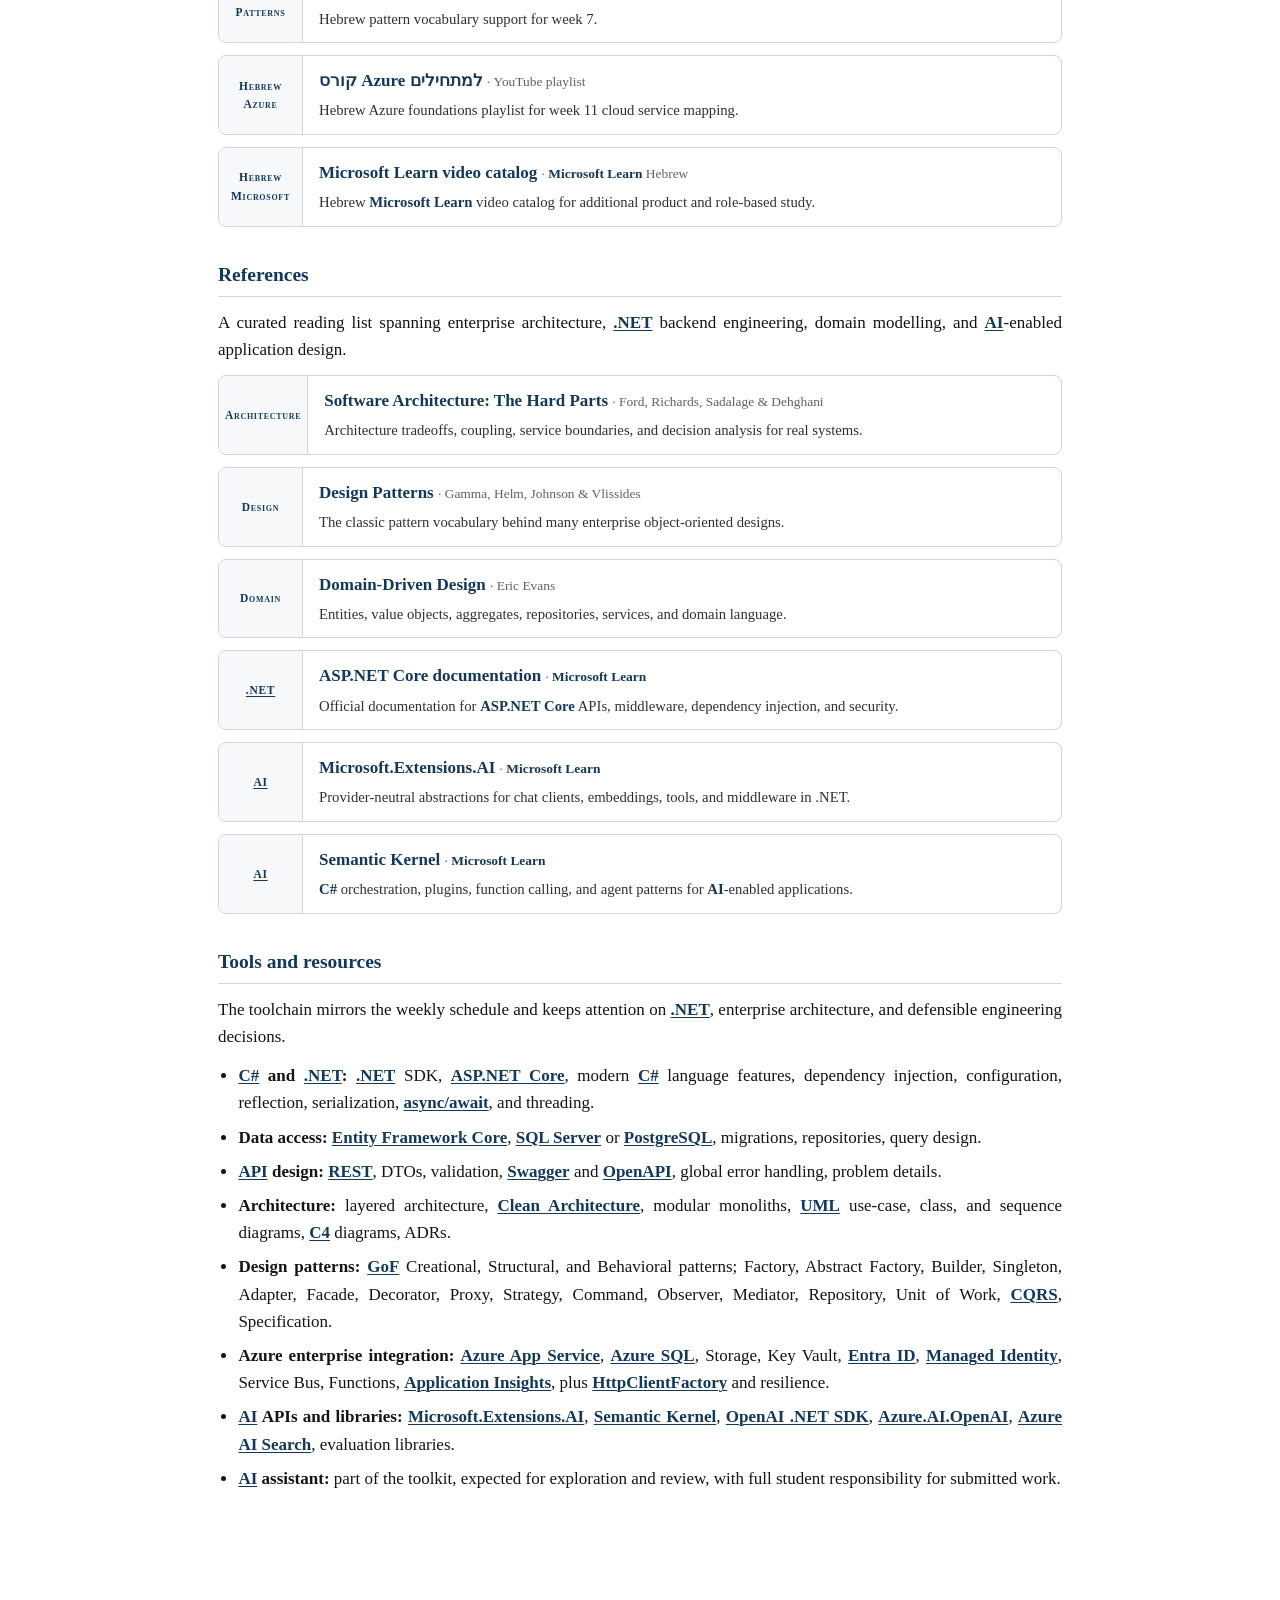
==== commit a3e7ea82: "Add UML and platform depth from design patterns syllabus" ====
--- a/index.html
+++ b/index.html
@@ -44,11 +44,11 @@
   <h2>Course format</h2>
   <p>Each week is <b>4 contact hours</b>: a <b>2-hour lecture</b> for concepts, architecture, and design reasoning, and a <b>2-hour practice session</b> at the keyboard. Git and basic DevOps workflow are assumed. The practice session focuses on architecture increments, .NET implementation depth, and design review. The thirteen weeks form six parts: .NET Foundations for Enterprise Systems (weeks 1 to 2), API Contracts and Persistence (3 to 4), Enterprise Architecture and Design Tradeoffs (5 to 8), Domain Logic and Security Architecture (9 to 10), Integration and AI-Enabled Systems (11 to 12), and Final Architectural Defense (13). The running project is presented to the class three times, in the <b>Student Project Presentations</b>: a proposal (week 5), an interim review (week 8), and a final project defense (week 13).</p>
   <div class="layers">
-    <div class="layer l1"><span class="nm">Modern .NET</span><span class="ds">.NET runtime and SDK, modern C#, records, generics, LINQ, async, options, dependency injection, configuration.</span></div>
+    <div class="layer l1"><span class="nm">Modern .NET</span><span class="ds">.NET runtime and SDK, modern C#, records, generics, LINQ, async, reflection, serialization, options, dependency injection, configuration.</span></div>
     <div class="layer l2"><span class="nm">API &amp; Data</span><span class="ds">ASP.NET Core Web API, DTOs, ProblemDetails, EF Core, migrations, concurrency, transactions.</span></div>
     <div class="layer l3"><span class="nm">Architecture</span><span class="ds">Quality attributes, layered architecture, Clean Architecture, modular monoliths, ADRs.</span></div>
-    <div class="layer l4"><span class="nm">Patterns</span><span class="ds">Repository, Unit of Work, Factory, Strategy, Adapter, Decorator, Mediator, CQRS, Outbox.</span></div>
-    <div class="layer l5"><span class="nm">Integration</span><span class="ds">HttpClientFactory, hosted services, caching, background work, idempotency, resilience.</span></div>
+    <div class="layer l4"><span class="nm">Patterns</span><span class="ds">GoF Creational, Structural, and Behavioral patterns, Repository, Unit of Work, Mediator, CQRS, Outbox.</span></div>
+    <div class="layer l5"><span class="nm">Integration</span><span class="ds">HttpClientFactory, hosted services, caching, background work, threading, async concurrency, idempotency, resilience.</span></div>
     <div class="layer l6"><span class="nm">AI APIs</span><span class="ds">Microsoft.Extensions.AI, Semantic Kernel, OpenAI .NET SDK, embeddings, tool calling, evaluation.</span></div>
   </div>
 
@@ -59,21 +59,21 @@
     <div class="ocard"><span class="n">2</span><span class="oi">&#128279;</span><span class="ot">Design RESTful APIs with explicit DTOs, validation, versioning, and error handling.</span></div>
     <div class="ocard"><span class="n">3</span><span class="oi">&#129518;</span><span class="ot">Use Entity Framework Core for persistence, migrations, relationships, and database access.</span></div>
     <div class="ocard"><span class="n">4</span><span class="oi">&#127959;&#65039;</span><span class="ot">Structure applications with layered architecture, Clean Architecture, and modular design.</span></div>
-    <div class="ocard"><span class="n">5</span><span class="oi">&#128736;&#65039;</span><span class="ot">Apply enterprise design patterns where they clarify boundaries and reduce coupling.</span></div>
+    <div class="ocard"><span class="n">5</span><span class="oi">&#128736;&#65039;</span><span class="ot">Apply GoF and enterprise design patterns where they clarify boundaries and reduce coupling.</span></div>
     <div class="ocard"><span class="n">6</span><span class="oi">&#128202;</span><span class="ot">Evaluate architecture using quality attributes, scenarios, ADRs, and explicit tradeoffs.</span></div>
     <div class="ocard"><span class="n">7</span><span class="oi">&#128274;</span><span class="ot">Design security architecture with authentication, authorization, validation, auditability, and error contracts.</span></div>
     <div class="ocard"><span class="n">8</span><span class="oi">&#129514;</span><span class="ot">Use contract thinking and architecture checks to protect business logic, API behavior, and dependency rules.</span></div>
-    <div class="ocard"><span class="n">9</span><span class="oi">&#128257;</span><span class="ot">Use .NET integration capabilities such as HttpClientFactory, hosted services, caching, resilience, and background work.</span></div>
+    <div class="ocard"><span class="n">9</span><span class="oi">&#128257;</span><span class="ot">Use .NET platform capabilities such as reflection, serialization, HttpClientFactory, hosted services, caching, resilience, async concurrency, and background work.</span></div>
     <div class="ocard"><span class="n">10</span><span class="oi">&#129504;</span><span class="ot">Integrate AI APIs and .NET AI libraries behind replaceable, governable application boundaries.</span></div>
-    <div class="ocard"><span class="n">11</span><span class="oi">&#128220;</span><span class="ot">Document architecture decisions with diagrams, ADRs, pattern explanations, and tradeoffs.</span></div>
+    <div class="ocard"><span class="n">11</span><span class="oi">&#128220;</span><span class="ot">Document architecture decisions with UML, C4 diagrams, ADRs, pattern explanations, and tradeoffs.</span></div>
     <div class="ocard"><span class="n">12</span><span class="oi">&#127891;</span><span class="ot">Defend a complete enterprise application from use case to implementation detail.</span></div>
   </div>
 
   <h2>Industry alignment</h2>
   <p>Current .NET backend roles consistently ask for C#, ASP.NET Core, REST APIs, Entity Framework Core, SQL, secure API development, third-party integration, Azure or cloud familiarity, scalable service design, and maintainable architecture. Senior roles add design patterns, microservice or modular boundaries, caching, background processing, messaging, observability, and architecture tradeoff reasoning.</p>
   <div class="ocards">
-    <div class="ocard"><span class="oi">&#9881;&#65039;</span><span class="ot"><b>Added .NET depth.</b> Options pattern, configuration, DI lifetimes, HttpClientFactory, hosted services, caching, resilience, ProblemDetails, EF concurrency, and transactions.</span></div>
-    <div class="ocard"><span class="oi">&#127959;&#65039;</span><span class="ot"><b>Added architecture depth.</b> Quality attributes, ADRs, modular monoliths, vertical slices, service boundaries, integration contracts, and architecture fitness checks.</span></div>
+    <div class="ocard"><span class="oi">&#9881;&#65039;</span><span class="ot"><b>Added .NET depth.</b> Options pattern, configuration, DI lifetimes, reflection, serialization, HttpClientFactory, hosted services, caching, resilience, ProblemDetails, EF concurrency, and transactions.</span></div>
+    <div class="ocard"><span class="oi">&#127959;&#65039;</span><span class="ot"><b>Added architecture depth.</b> UML use-case, class, and sequence diagrams, quality attributes, ADRs, modular monoliths, vertical slices, service boundaries, integration contracts, and architecture fitness checks.</span></div>
     <div class="ocard"><span class="oi">&#128257;</span><span class="ot"><b>Added Azure integration depth.</b> App Service, Azure SQL, Storage, Key Vault, Entra ID, Managed Identity, Service Bus, Functions, Application Insights, and cloud-aware boundaries.</span></div>
     <div class="ocard"><span class="oi">&#128274;</span><span class="ot"><b>Added security depth.</b> Threat modelling, policy-based authorization, API error contracts, audit trails, data exposure, and OWASP API security concerns.</span></div>
   </div>
@@ -83,8 +83,11 @@
   <div class="ocards">
     <div class="ocard"><span class="oi">&#127959;&#65039;</span><span class="ot"><b>Quality attributes.</b> Modifiability, scalability, reliability, security, observability, deployability, and cost as architecture drivers, not afterthoughts.</span></div>
     <div class="ocard"><span class="oi">&#129513;</span><span class="ot"><b>Coupling and cohesion.</b> Afferent and efferent dependencies, instability, abstraction, dependency inversion, and why boundaries reduce change cost.</span></div>
+    <div class="ocard"><span class="oi">&#128451;&#65039;</span><span class="ot"><b>Modelling languages.</b> UML use-case, class, and sequence diagrams as compact ways to reason about requirements, static structure, and runtime collaboration.</span></div>
     <div class="ocard"><span class="oi">&#128220;</span><span class="ot"><b>Contracts and invariants.</b> API contracts, domain invariants, preconditions, postconditions, consistency boundaries, and failure contracts.</span></div>
+    <div class="ocard"><span class="oi">&#128295;</span><span class="ot"><b>Pattern theory.</b> GoF categories, intent, forces, consequences, and the difference between reusable design knowledge and unnecessary ceremony.</span></div>
     <div class="ocard"><span class="oi">&#128257;</span><span class="ot"><b>Distributed-system principles.</b> Latency, partial failure, idempotency, retries, timeouts, eventual consistency, queues, and exactly-once misconceptions.</span></div>
+    <div class="ocard"><span class="oi">&#9201;&#65039;</span><span class="ot"><b>Concurrency theory.</b> Threads, tasks, synchronization, cancellation, async I/O, UI thread affinity, and why non-blocking code is not automatically parallel code.</span></div>
     <div class="ocard"><span class="oi">&#128274;</span><span class="ot"><b>Security theory.</b> Threat modelling, least privilege, trust boundaries, claims, policies, secrets, auditability, and data exposure.</span></div>
     <div class="ocard"><span class="oi">&#129504;</span><span class="ot"><b>AI system theory.</b> Non-determinism, context construction, evaluation sets, model risk, prompt ownership, tool-use boundaries, and human accountability.</span></div>
   </div>
@@ -122,9 +125,9 @@
         <td class="weekcell">
           <div class="weektop"><span class="weeknum">Week 1</span></div>
           <div class="weektopic"><b>Introduction to Enterprise Software Engineering with .NET</b>
-          <span class="lp"><i>Lecture</i> Enterprise systems, quality attributes, .NET ecosystem, solution structure, business domains, use cases.</span>
-          <span class="lp pr"><i>Practice</i> Create the initial solution architecture; choose a domain; draft use cases and quality-attribute scenarios.</span>
-          <span class="lp tl"><i>Tools</i> .NET SDK &middot; Visual Studio / Rider / VS Code &middot; C4 sketches &middot; ADR template</span></div>
+          <span class="lp"><i>Lecture</i> Enterprise systems, quality attributes, .NET ecosystem, solution structure, business domains, use cases, UML use-case diagrams.</span>
+          <span class="lp pr"><i>Practice</i> Create the initial solution architecture; choose a domain; draft use cases, a UML use-case diagram, and quality-attribute scenarios.</span>
+          <span class="lp tl"><i>Tools</i> .NET SDK &middot; Visual Studio / Rider / VS Code &middot; UML use-case diagram &middot; C4 sketches &middot; ADR template</span></div>
           <div class="weekrule"></div>
           <div class="weeklinks"><a href="lessons/week01.html">Lesson plan</a><a href="lessons/week01.html#practice">Practice</a><a href="https://learn.microsoft.com/en-us/shows/back-end-web-development-with-dotnet-for-beginners/what-is-aspnet-core-back-end">Watch: ASP.NET Core</a><a href="https://www.youtube.com/playlist?list=PL3LHCvSXd3vr4uvpvkYGT3muNy_lXV3wT">Watch Hebrew: C# .NET</a></div>
           <div class="weekrule"></div>
@@ -191,9 +194,9 @@
         <td class="weekcell">
           <div class="weektop"><span class="weeknum">Week 6</span></div>
           <div class="weektopic"><b>Architecture Styles and Quality Attributes</b>
-          <span class="lp"><i>Lecture</i> Layered, Clean Architecture, vertical slice, modular monolith, quality attributes, fitness functions.</span>
-          <span class="lp pr"><i>Practice</i> Reorganize the project around chosen architecture; write ADRs and quality-attribute scenarios.</span>
-          <span class="lp tl"><i>Tools</i> C4 diagrams &middot; ADRs &middot; dependency rules &middot; architecture checks</span></div>
+          <span class="lp"><i>Lecture</i> Layered, Clean Architecture, vertical slice, modular monolith, quality attributes, UML class and sequence diagrams, fitness functions.</span>
+          <span class="lp pr"><i>Practice</i> Reorganize the project around chosen architecture; draw C4 plus UML class and sequence diagrams; write ADRs and quality-attribute scenarios.</span>
+          <span class="lp tl"><i>Tools</i> C4 diagrams &middot; UML class diagrams &middot; UML sequence diagrams &middot; ADRs &middot; dependency rules &middot; architecture checks</span></div>
           <div class="weekrule"></div>
           <div class="weeklinks"><a href="lessons/week06.html">Lesson plan</a><a href="lessons/week06.html#practice">Practice</a><a href="https://learn.microsoft.com/en-us/shows/dotnetconf-2021/clean-architecture-with-aspnet-core-6">Watch: Clean Architecture</a><a href="https://www.youtube.com/watch?v=ksqeTyX1Pe4">Watch Hebrew: MVC architecture</a></div>
           <div class="weekrule"></div>
@@ -203,23 +206,23 @@
       <tr>
         <td class="weekcell">
           <div class="weektop"><span class="weeknum">Week 7</span></div>
-          <div class="weektopic"><b>Enterprise Design Patterns and Integration Patterns</b>
-          <span class="lp"><i>Lecture</i> Repository, Unit of Work, Factory, Strategy, Adapter, Decorator, Mediator, CQRS, Outbox, idempotency.</span>
-          <span class="lp pr"><i>Practice</i> Implement patterns with executable examples; document why each pattern fits the use case and quality goals.</span>
-          <span class="lp tl"><i>Tools</i> DI container &middot; MediatR &middot; interfaces &middot; pattern notes</span></div>
+          <div class="weektopic"><b>GoF Design Patterns and Enterprise Integration Patterns</b>
+          <span class="lp"><i>Lecture</i> GoF Creational, Structural, and Behavioral categories; Factory, Abstract Factory, Builder, Singleton, Adapter, Decorator, Facade, Proxy, Strategy, Command, Observer, Mediator, Repository, Unit of Work, CQRS, Outbox, idempotency.</span>
+          <span class="lp pr"><i>Practice</i> Pattern drills: implement one creational, one structural, and one behavioral pattern with executable examples; document why each pattern fits the use case and quality goals.</span>
+          <span class="lp tl"><i>Tools</i> DI container &middot; MediatR &middot; interfaces &middot; UML sequence sketch &middot; pattern notes</span></div>
           <div class="weekrule"></div>
           <div class="weeklinks"><a href="lessons/week07.html">Lesson plan</a><a href="lessons/week07.html#practice">Practice</a><a href="https://learn.microsoft.com/en-us/shows/visual-studio-toolbox/design-patterns-strategy">Watch: Strategy Pattern</a><a href="https://www.youtube.com/watch?v=WxRHA9PnYSg">Watch Hebrew: Factory Pattern</a></div>
           <div class="weekrule"></div>
-          <div class="weekstudy"><span class="study-block"><i>Docs</i> <a href="https://learn.microsoft.com/en-us/dotnet/architecture/microservices/microservice-ddd-cqrs-patterns/">DDD and CQRS patterns</a>; <a href="https://learn.microsoft.com/en-us/dotnet/core/extensions/dependency-injection-guidelines">DI guidelines</a></span><span class="study-block"><i>Tutorial</i> <a href="https://github.com/jbogard/MediatR/wiki">MediatR documentation</a></span><span class="study-block"><i>Reading</i> <a href="https://www.oreilly.com/library/view/design-patterns-elements/0201633612/">Design Patterns</a>: Factory Method, Strategy, Adapter, Decorator, Mediator.</span></div>
+          <div class="weekstudy"><span class="study-block"><i>Docs</i> <a href="https://learn.microsoft.com/en-us/dotnet/architecture/microservices/microservice-ddd-cqrs-patterns/">DDD and CQRS patterns</a>; <a href="https://learn.microsoft.com/en-us/dotnet/core/extensions/dependency-injection-guidelines">DI guidelines</a></span><span class="study-block"><i>Tutorial</i> <a href="https://github.com/jbogard/MediatR/wiki">MediatR documentation</a></span><span class="study-block"><i>Reading</i> <a href="https://www.oreilly.com/library/view/design-patterns-elements/0201633612/">Design Patterns</a>: Creational, Structural, Behavioral overview; Factory Method, Abstract Factory, Builder, Adapter, Decorator, Facade, Proxy, Strategy, Command, Observer, Mediator.</span></div>
         </td>
       </tr>
       <tr>
         <td class="weekcell">
           <div class="weektop"><span class="weeknum">Week 8</span></div>
           <div class="weektopic"><b>Midterm Presentations and Clean Architecture</b>
-          <span class="lp"><i>Lecture</i> Dependency rules, use cases, ports and adapters, modular monoliths, package boundaries.</span>
+          <span class="lp"><i>Lecture</i> Dependency rules, use cases, ports and adapters, modular monoliths, package boundaries, UML class and sequence diagram review.</span>
           <span class="pres">&#127908; Student Project Presentation 2 &middot; Interim</span>
-          <span class="lp tl"><i>Tools</i> Clean Architecture &middot; C4 diagrams &middot; ADRs</span></div>
+          <span class="lp tl"><i>Tools</i> Clean Architecture &middot; C4 diagrams &middot; UML class and sequence diagrams &middot; ADRs</span></div>
           <div class="weekrule"></div>
           <div class="weeklinks"><a href="lessons/week08.html">Lesson plan</a><a href="lessons/week08.html#practice">Presentation brief</a><a href="https://learn.microsoft.com/en-us/shows/dotnetconf-2021/clean-architecture-with-aspnet-core-6">Watch: Architecture</a><a href="https://www.youtube.com/watch?v=QpOtg8Y6NSU">Watch Hebrew: .NET Conf Israel</a></div>
           <div class="weekrule"></div>
@@ -272,14 +275,14 @@
       <tr>
         <td class="weekcell">
           <div class="weektop"><span class="weeknum">Week 12</span></div>
-          <div class="weektopic"><b>.NET Integration Depth and AI-Enabled Systems</b>
-          <span class="lp"><i>Lecture</i> HttpClientFactory, resilience, hosted services, caching, AI clients, streaming, embeddings, tool calling, evaluation.</span>
-          <span class="lp pr"><i>Practice</i> Add an integration boundary, background workflow, or optional AI-backed use case with clear failure handling.</span>
-          <span class="lp tl"><i>Tools</i> HttpClientFactory &middot; Polly &middot; IHostedService &middot; IMemoryCache &middot; Microsoft.Extensions.AI &middot; Semantic Kernel</span></div>
+          <div class="weektopic"><b>.NET Platform Depth, Concurrency, and AI-Enabled Systems</b>
+          <span class="lp"><i>Lecture</i> Threads, tasks, async/await, cancellation, synchronization, UI thread affinity, HttpClientFactory, resilience, hosted services, caching, reflection, serialization, data binding, AI clients, streaming, embeddings, tool calling, evaluation.</span>
+          <span class="lp pr"><i>Practice</i> Add an integration boundary, background workflow, concurrency-safe async operation, serialization or reflection example, or optional AI-backed use case with clear failure handling.</span>
+          <span class="lp tl"><i>Tools</i> Task Parallel Library &middot; async/await &middot; System.Text.Json &middot; Reflection &middot; HttpClientFactory &middot; Polly &middot; IHostedService &middot; IMemoryCache &middot; Microsoft.Extensions.AI &middot; Semantic Kernel</span></div>
           <div class="weekrule"></div>
           <div class="weeklinks"><a href="lessons/week12.html">Lesson plan</a><a href="lessons/week12.html#practice">Practice</a><a href="https://learn.microsoft.com/en-us/shows/lets-learn-dotnet/lets-learn-dotnet-semantic-kernel">Watch: Semantic Kernel</a><a href="https://learn.microsoft.com/he-il/training/course-videos-on-shows">Watch Hebrew: Microsoft Learn videos</a></div>
           <div class="weekrule"></div>
-          <div class="weekstudy"><span class="study-block"><i>Docs</i> <a href="https://learn.microsoft.com/en-us/dotnet/core/extensions/httpclient-factory">IHttpClientFactory</a>; <a href="https://learn.microsoft.com/en-us/dotnet/ai/microsoft-extensions-ai">Microsoft.Extensions.AI</a>; <a href="https://learn.microsoft.com/en-us/semantic-kernel/">Semantic Kernel</a></span><span class="study-block"><i>Tutorial</i> <a href="https://learn.microsoft.com/en-us/semantic-kernel/get-started/quick-start-guide">Semantic Kernel quick start</a></span><span class="study-block"><i>Reading</i> <a href="https://www.oreilly.com/library/view/designing-data-intensive-applications/9781491903063/">Designing Data-Intensive Applications</a>, reliability and dataflow.</span></div>
+          <div class="weekstudy"><span class="study-block"><i>Docs</i> <a href="https://learn.microsoft.com/en-us/dotnet/standard/threading/">Threading</a>; <a href="https://learn.microsoft.com/en-us/dotnet/csharp/asynchronous-programming/">async programming</a>; <a href="https://learn.microsoft.com/en-us/dotnet/standard/serialization/system-text-json/overview">System.Text.Json</a>; <a href="https://learn.microsoft.com/en-us/dotnet/fundamentals/reflection/reflection">reflection</a>; <a href="https://learn.microsoft.com/en-us/dotnet/core/extensions/httpclient-factory">IHttpClientFactory</a>; <a href="https://learn.microsoft.com/en-us/dotnet/ai/microsoft-extensions-ai">Microsoft.Extensions.AI</a>; <a href="https://learn.microsoft.com/en-us/semantic-kernel/">Semantic Kernel</a></span><span class="study-block"><i>Tutorial</i> <a href="https://learn.microsoft.com/en-us/semantic-kernel/get-started/quick-start-guide">Semantic Kernel quick start</a></span><span class="study-block"><i>Reading</i> <a href="https://www.oreilly.com/library/view/designing-data-intensive-applications/9781491903063/">Designing Data-Intensive Applications</a>, reliability and dataflow.</span></div>
         </td>
       </tr>
 
@@ -288,9 +291,9 @@
         <td class="weekcell">
           <div class="weektop"><span class="weeknum">Week 13</span></div>
           <div class="weektopic"><b>Final Student Presentations</b>
-          <span class="lp"><i>Lecture</i> Final demo, architecture review, code quality, integration design, design decisions, lessons learned.</span>
+          <span class="lp"><i>Lecture</i> Final demo, architecture review, UML and C4 diagram review, code quality, integration design, design decisions, lessons learned.</span>
           <span class="pres">&#127908; Student Project Presentation 3 &middot; Final (with oral defense)</span>
-          <span class="lp tl"><i>Tools</i> architecture document &middot; ADRs &middot; quality evidence &middot; final slides</span></div>
+          <span class="lp tl"><i>Tools</i> architecture document &middot; UML diagrams &middot; C4 diagrams &middot; ADRs &middot; quality evidence &middot; final slides</span></div>
           <div class="weekrule"></div>
           <div class="weeklinks"><a href="lessons/week13.html">Lesson plan</a><a href="lessons/week13.html#practice">Presentation brief</a><a href="https://learn.microsoft.com/en-us/shows/dotnetconf-2021/clean-architecture-with-aspnet-core-6">Watch: Review</a><a href="https://www.youtube.com/watch?v=dRnRZDqKD0Y">Watch Hebrew: final project</a></div>
           <div class="weekrule"></div>
@@ -411,11 +414,11 @@
   <h2 id="tools">Tools and resources</h2>
   <p>The toolchain mirrors the weekly schedule and keeps attention on .NET, enterprise architecture, and defensible engineering decisions.</p>
   <ul class="clean">
-    <li><b>C# and .NET:</b> .NET SDK, ASP.NET Core, modern C# language features, dependency injection, configuration.</li>
+    <li><b>C# and .NET:</b> .NET SDK, ASP.NET Core, modern C# language features, dependency injection, configuration, reflection, serialization, async/await, and threading.</li>
     <li><b>Data access:</b> Entity Framework Core, SQL Server or PostgreSQL, migrations, repositories, query design.</li>
     <li><b>API design:</b> REST, DTOs, validation, Swagger and OpenAPI, global error handling, problem details.</li>
-    <li><b>Architecture:</b> layered architecture, Clean Architecture, modular monoliths, C4 diagrams, ADRs.</li>
-    <li><b>Design patterns:</b> Repository, Unit of Work, Factory, Strategy, Adapter, Decorator, Mediator, CQRS, Specification.</li>
+    <li><b>Architecture:</b> layered architecture, Clean Architecture, modular monoliths, UML use-case, class, and sequence diagrams, C4 diagrams, ADRs.</li>
+    <li><b>Design patterns:</b> GoF Creational, Structural, and Behavioral patterns; Factory, Abstract Factory, Builder, Singleton, Adapter, Facade, Decorator, Proxy, Strategy, Command, Observer, Mediator, Repository, Unit of Work, CQRS, Specification.</li>
     <li><b>Azure enterprise integration:</b> Azure App Service, Azure SQL, Storage, Key Vault, Entra ID, Managed Identity, Service Bus, Functions, Application Insights, plus HttpClientFactory and resilience.</li>
     <li><b>AI APIs and libraries:</b> Microsoft.Extensions.AI, Semantic Kernel, OpenAI .NET SDK, Azure.AI.OpenAI, Azure AI Search, evaluation libraries.</li>
     <li><b>AI assistant:</b> part of the toolkit, expected for exploration and review, with full student responsibility for submitted work.</li>
@@ -429,6 +432,7 @@
 (() => {
   const glossary = [
     ["ASP.NET Core Identity", "https://learn.microsoft.com/en-us/aspnet/core/security/authentication/identity"],
+    ["Task Parallel Library", "https://learn.microsoft.com/en-us/dotnet/standard/parallel-programming/task-parallel-library-tpl"],
     ["Microsoft.Extensions.AI", "https://learn.microsoft.com/en-us/dotnet/ai/microsoft-extensions-ai"],
     ["Entity Framework Core", "https://learn.microsoft.com/en-us/ef/core/"],
     ["Azure Well-Architected Framework", "https://learn.microsoft.com/en-us/azure/well-architected/"],
@@ -442,6 +446,7 @@
     ["Semantic Kernel", "https://learn.microsoft.com/en-us/semantic-kernel/overview/"],
     ["Clean Architecture", "https://learn.microsoft.com/en-us/dotnet/architecture/modern-web-apps-azure/common-web-application-architectures"],
     ["Domain-Driven Design", "https://martinfowler.com/bliki/DomainDrivenDesign.html"],
+    ["System.Text.Json", "https://learn.microsoft.com/en-us/dotnet/standard/serialization/system-text-json/overview"],
     ["Software Architecture", "https://www.sei.cmu.edu/our-work/software-architecture/"],
     ["OpenAI .NET SDK", "https://github.com/openai/openai-dotnet"],
     ["Visual Studio Code", "https://code.visualstudio.com/"],
@@ -471,12 +476,15 @@
     ["Polly", "https://www.pollydocs.org/"],
     ["Coursera", "https://www.coursera.org/"],
     ["OWASP API Security", "https://owasp.org/API-Security/"],
+    ["GoF", "https://en.wikipedia.org/wiki/Design_Patterns"],
+    ["UML", "https://www.uml.org/what-is-uml.htm"],
     ["OWASP", "https://owasp.org/"],
     ["REST", "https://www.ics.uci.edu/~fielding/pubs/dissertation/rest_arch_style.htm"],
     ["JSON", "https://www.json.org/json-en.html"],
     ["HTTP", "https://developer.mozilla.org/en-US/docs/Web/HTTP/Overview"],
     ["SQL", "https://www.iso.org/standard/76583.html"],
     ["JWT", "https://jwt.io/introduction"],
+    ["async/await", "https://learn.microsoft.com/en-us/dotnet/csharp/asynchronous-programming/"],
     ["API", "https://www.redhat.com/en/topics/api/what-are-application-programming-interfaces"],
     ["Web API", "https://learn.microsoft.com/en-us/aspnet/core/web-api/"],
     ["DTO", "https://martinfowler.com/eaaCatalog/dataTransferObject.html"],
